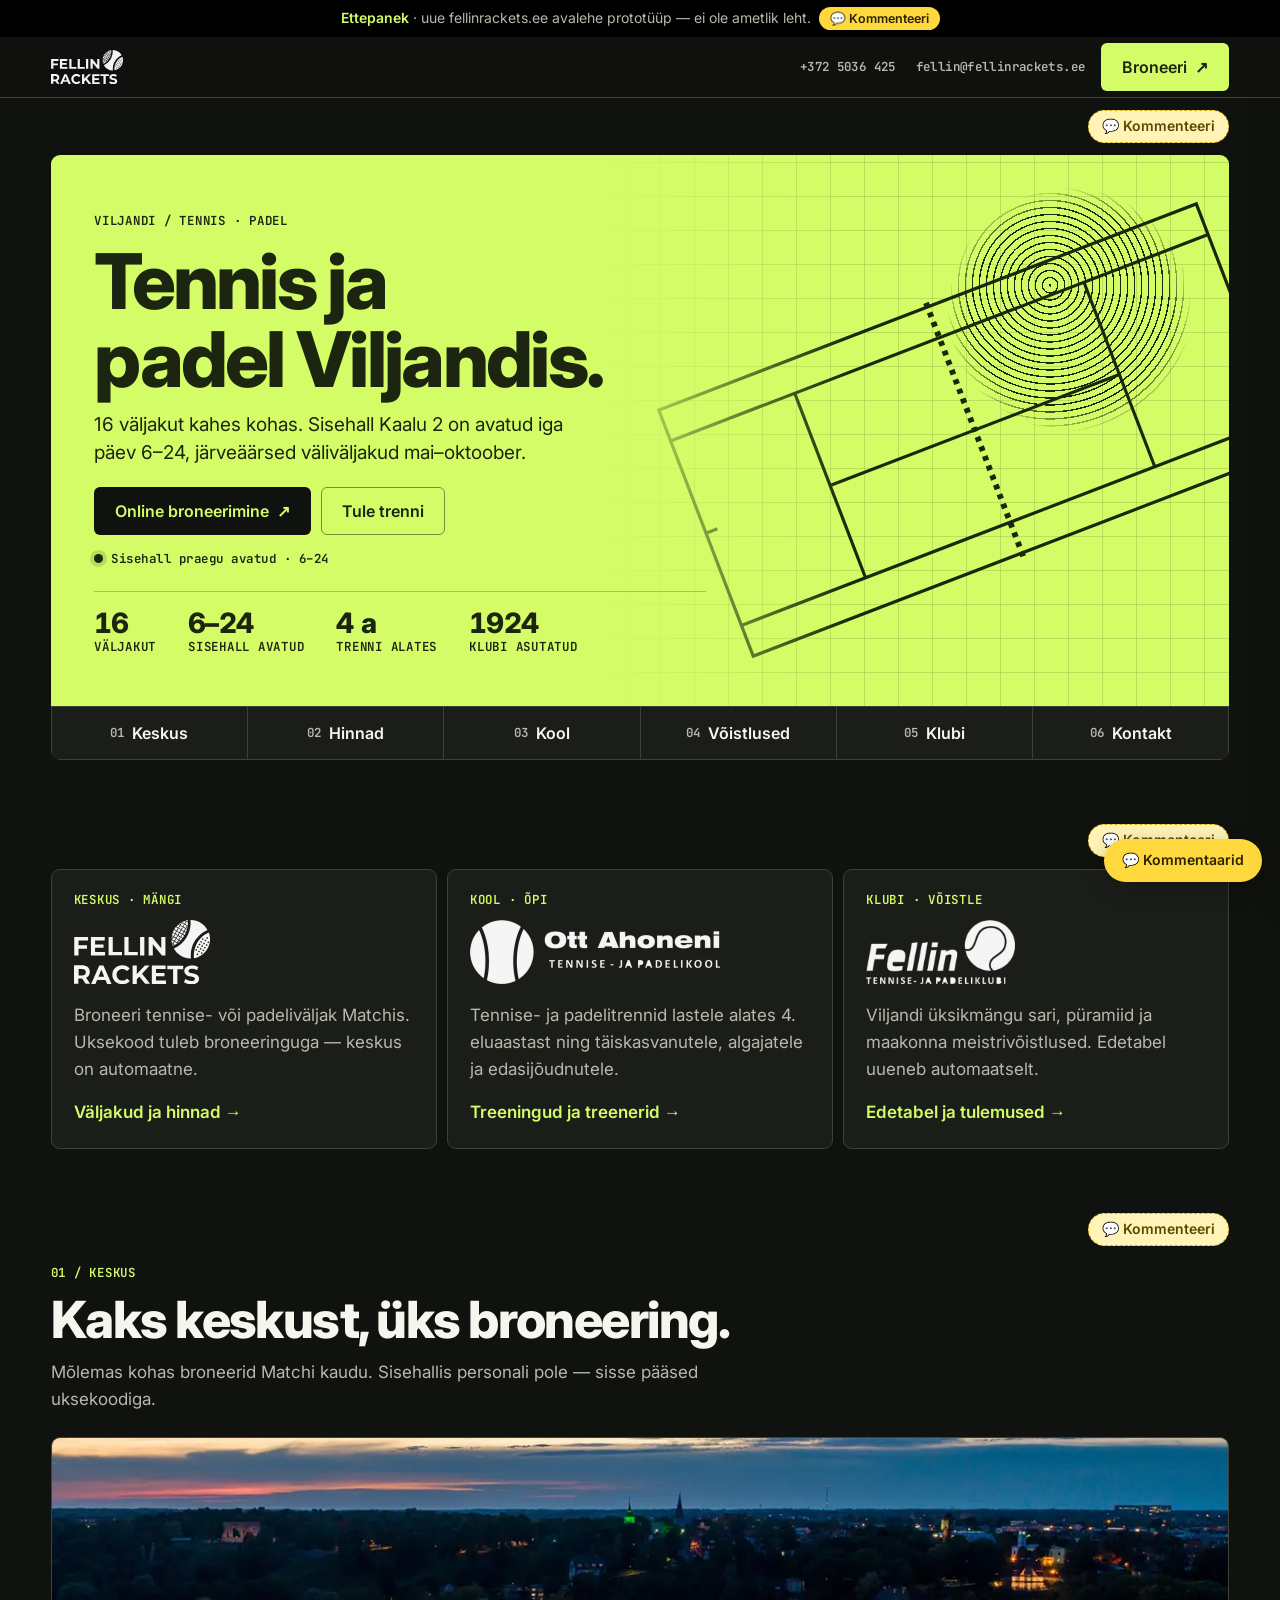
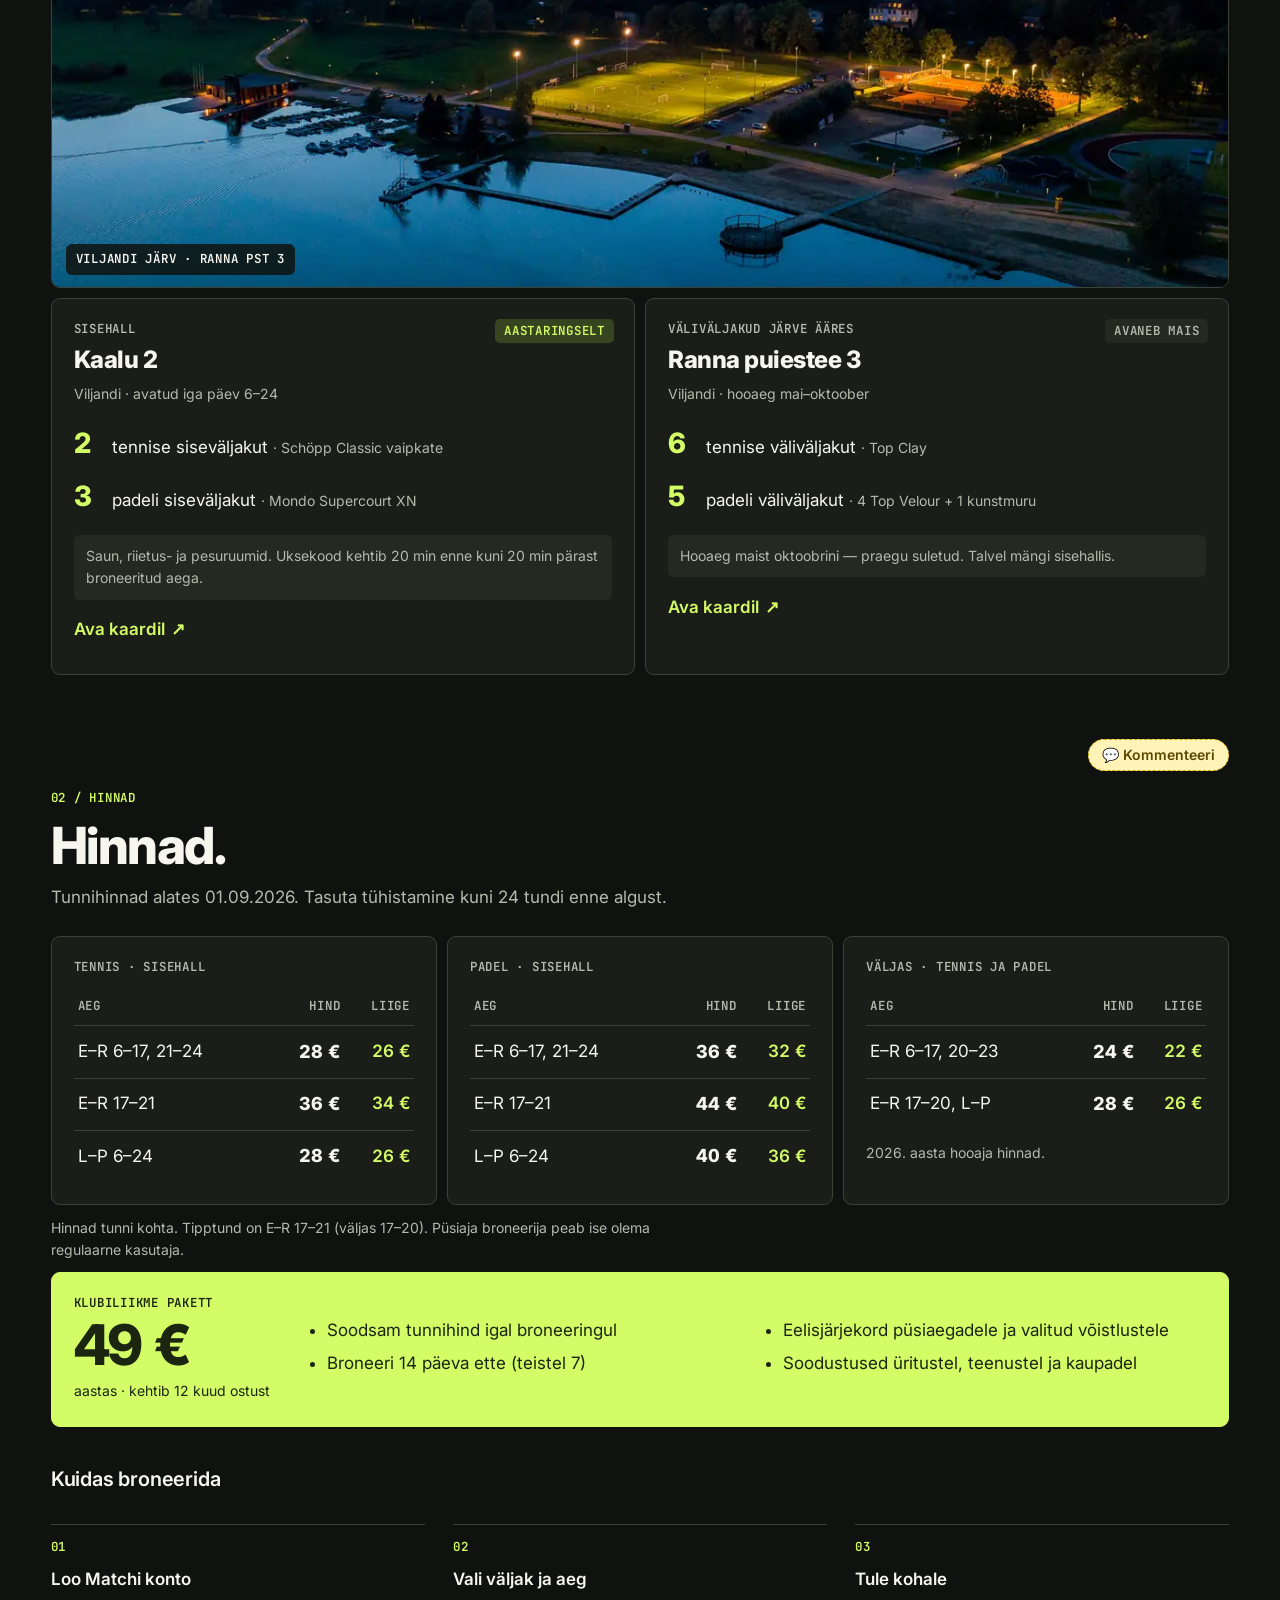
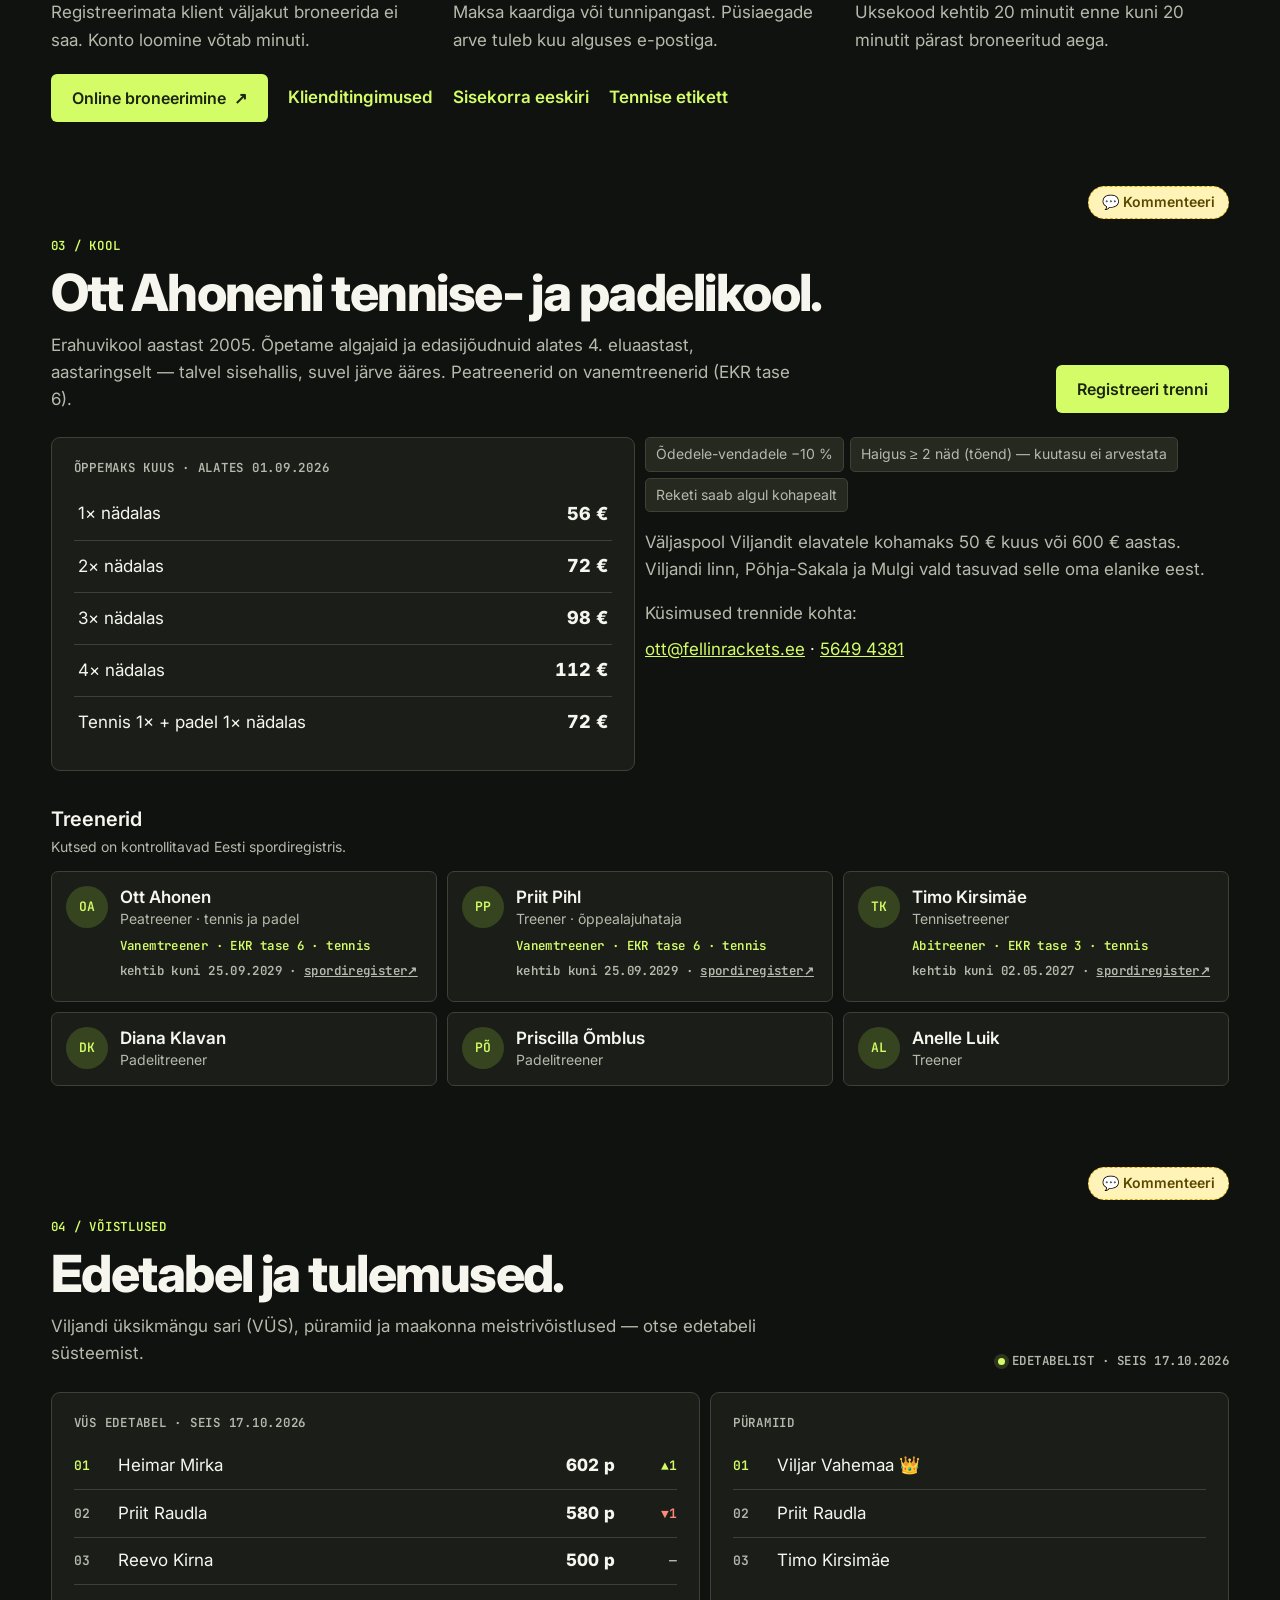
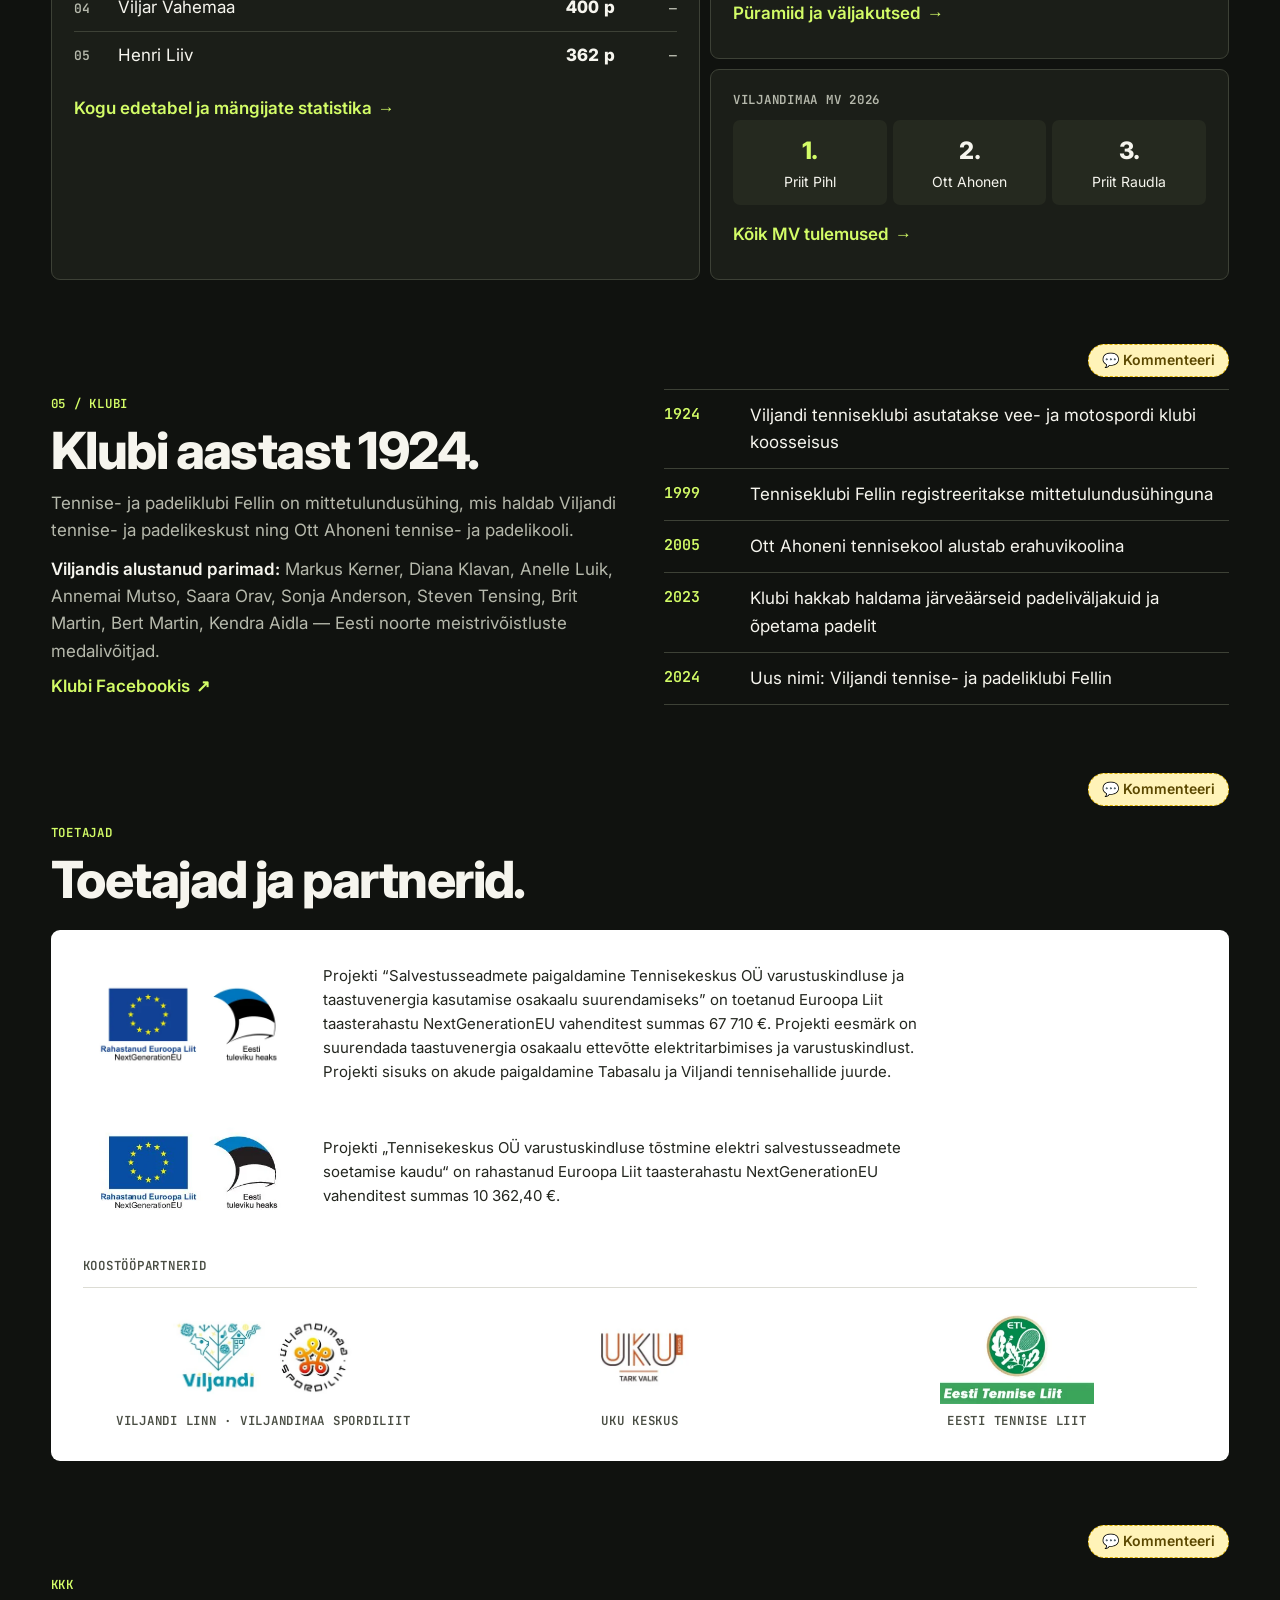
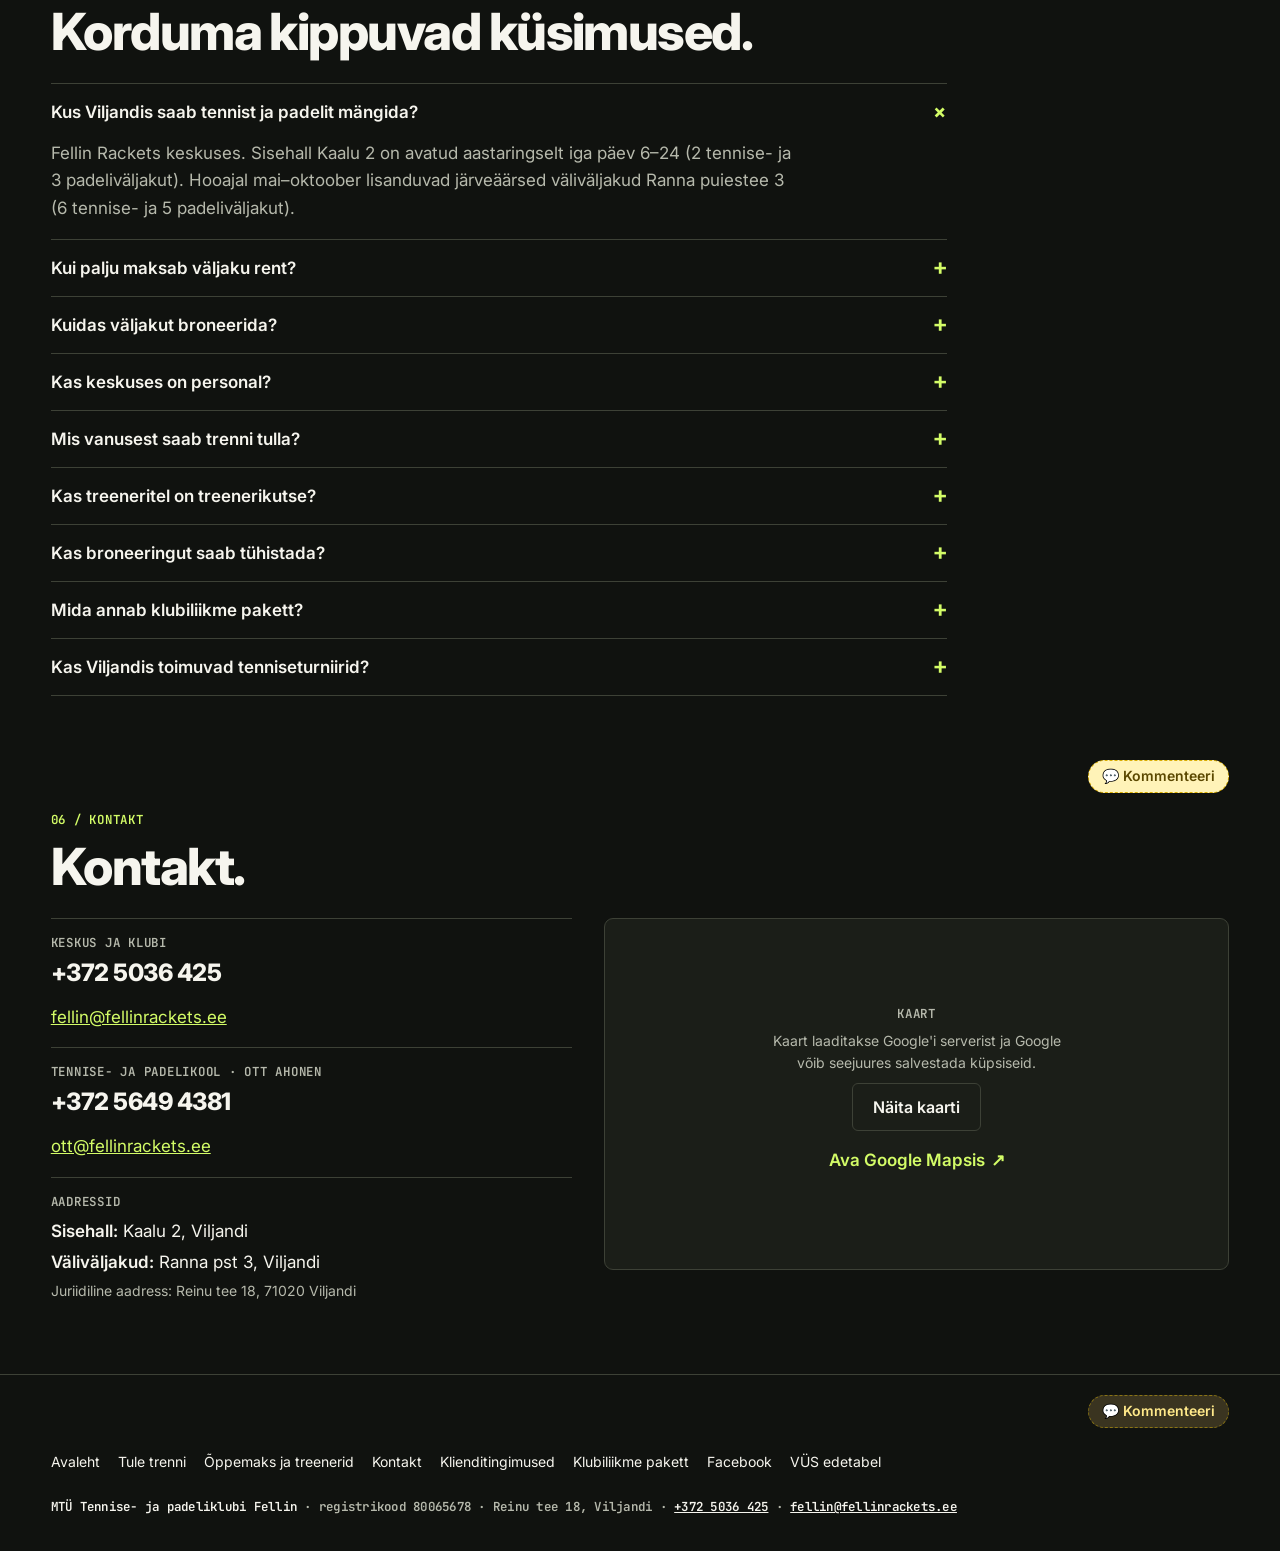
==== fellin/index.html @ 13a8b5de "fellin: versioon 3 — auditi P1+P2 parandused ja treenerite kutsed Ligipääsetavus (noolprojekt.ee baa" ====
<!doctype html>
<html lang="et">
<head>
  <meta charset="utf-8" />
  <meta name="viewport" content="width=device-width, initial-scale=1" />

  <!-- ===== Google ja tehisaru: pealkiri + kirjeldus sisaldavad päringuid, mida inimesed päriselt kirjutavad ===== -->
  <title>Tennis ja padel Viljandis – Fellin Rackets | väljakud, trennid, võistlused</title>
  <meta name="description" content="Fellin Rackets – Viljandi tennise- ja padelikeskus. 16 väljakut: sisehall Kaalu 2 avatud iga päev 6–24, väliväljakud järve ääres. Broneeri online, tennise- ja padelikool alates 4. eluaastast, VÜS edetabel." />
  <link rel="canonical" href="https://www.fellinrackets.ee/" />
  <meta name="robots" content="index, follow, max-image-preview:large" />
  <meta name="theme-color" content="#10120f" />

  <meta property="og:type" content="website" />
  <meta property="og:locale" content="et_EE" />
  <meta property="og:site_name" content="Fellin Rackets" />
  <meta property="og:title" content="Tennis ja padel Viljandis – Fellin Rackets" />
  <meta property="og:description" content="16 väljakut, avatud iga päev 6–24. Broneeri online, tule trenni, mängi Viljandi üksikmängu sarjas." />
  <meta property="og:url" content="https://www.fellinrackets.ee/" />
  <meta property="og:image" content="https://www.fellinrackets.ee/wp-content/uploads/2018/10/DJI_0874-1000x500.jpg" />

  <!-- Fondid oma serverist (nagu noolprojekt.ee): latin + latin-ext, font-display: swap -->
  <link rel="preload" href="fonts/inter-latin.woff2" as="font" type="font/woff2" crossorigin />

  <!-- ===== Struktureeritud andmed (schema.org): see on see, mida Google ja tehisaru loevad masinloetava faktina ===== -->
  <script type="application/ld+json">
  {
    "@context": "https://schema.org",
    "@graph": [
      {
        "@type": "SportsClub",
        "@id": "https://www.fellinrackets.ee/#klubi",
        "name": "Tennise- ja padeliklubi Fellin",
        "alternateName": ["Fellin Rackets", "Viljandi tennise- ja padeliklubi Fellin", "Tenniseklubi Fellin"],
        "legalName": "MTÜ Tennise- ja padeliklubi Fellin",
        "taxID": "80065678",
        "foundingDate": "1924",
        "url": "https://www.fellinrackets.ee/",
        "logo": "https://www.fellinrackets.ee/wp-content/uploads/2024/08/fellin-logo-2.png",
        "sameAs": ["https://www.facebook.com/TenniseklubiFellin/", "https://www.spordiregister.ee/et/organisatsioon/192"],
        "telephone": "+372 5036 425",
        "email": "fellin@fellinrackets.ee",
        "sport": ["Tennis", "Padel"],
        "memberOf": { "@type": "SportsOrganization", "name": "Eesti Tennise Liit", "url": "https://www.tennis.ee/" },
        "address": {
          "@type": "PostalAddress",
          "streetAddress": "Reinu tee 18",
          "postalCode": "71020",
          "addressLocality": "Viljandi",
          "addressCountry": "EE"
        },
        "areaServed": ["Viljandi", "Viljandimaa"],
        "subOrganization": [
          { "@id": "https://www.fellinrackets.ee/#sisehall" },
          { "@id": "https://www.fellinrackets.ee/#valjakud" },
          { "@id": "https://www.fellinrackets.ee/#kool" }
        ]
      },
      {
        "@type": "SportsActivityLocation",
        "@id": "https://www.fellinrackets.ee/#sisehall",
        "name": "Fellin Rackets sisehall – Viljandi tennise- ja padelikeskus",
        "description": "Aastaringne automaatkeskus: 2 tennise siseväljakut (Schöpp Classic vaipkate) ja 3 padeli siseväljakut (Mondo Supercourt XN). Personali pole, sissepääs broneeringu uksekoodiga.",
        "logo": "https://www.fellinrackets.ee/wp-content/themes/vantage-vt/img/fellin-rackets-2602.svg",
        "sport": ["Tennis", "Padel"],
        "address": {
          "@type": "PostalAddress",
          "streetAddress": "Kaalu 2",
          "addressLocality": "Viljandi",
          "addressCountry": "EE"
        },
        "telephone": "+372 5036 425",
        "openingHoursSpecification": [{
          "@type": "OpeningHoursSpecification",
          "dayOfWeek": ["Monday","Tuesday","Wednesday","Thursday","Friday","Saturday","Sunday"],
          "opens": "06:00",
          "closes": "23:59"
        }],
        "priceRange": "28–44 € / h",
        "amenityFeature": [
          { "@type": "LocationFeatureSpecification", "name": "Saun", "value": true },
          { "@type": "LocationFeatureSpecification", "name": "Riietusruumid ja pesemisvõimalus", "value": true },
          { "@type": "LocationFeatureSpecification", "name": "Online broneerimine (Matchi)", "value": true }
        ],
        "parentOrganization": { "@id": "https://www.fellinrackets.ee/#klubi" }
      },
      {
        "@type": "SportsActivityLocation",
        "@id": "https://www.fellinrackets.ee/#valjakud",
        "name": "Fellin Rackets väliväljakud – Viljandi järve ääres",
        "description": "Hooajal mai–oktoober: 6 tennise väliväljakut (Top Clay), 4 padeli väliväljakut (Top Velour) ja 1 kunstmuruga padeliväljak.",
        "sport": ["Tennis", "Padel"],
        "address": {
          "@type": "PostalAddress",
          "streetAddress": "Ranna puiestee 3",
          "addressLocality": "Viljandi",
          "addressCountry": "EE"
        },
        "priceRange": "24–28 € / h",
        "parentOrganization": { "@id": "https://www.fellinrackets.ee/#klubi" }
      },
      {
        "@type": "SportsOrganization",
        "@id": "https://www.fellinrackets.ee/#kool",
        "name": "Ott Ahoneni tennise- ja padelikool",
        "description": "Erahuvikool (asutatud 2005). Tennise- ja padelitrennid algajatele ja edasijõudnutele alates 4. eluaastast, aastaringselt. Peatreenerid on vanemtreenerid (EKR tase 6).",
        "logo": "https://www.fellinrackets.ee/wp-content/uploads/2024/08/ott-ahoneni-logo-2.png",
        "foundingDate": "2005",
        "sport": ["Tennis", "Padel"],
        "email": "ott@fellinrackets.ee",
        "parentOrganization": { "@id": "https://www.fellinrackets.ee/#klubi" },
        "employee": [
          { "@type": "Person", "name": "Ott Ahonen", "jobTitle": "Peatreener",
            "sameAs": "https://www.spordiregister.ee/et/treener/2972/ott_ahonen",
            "hasCredential": { "@type": "EducationalOccupationalCredential", "credentialCategory": "Kutsetunnistus",
              "name": "Vanemtreener, EKR tase 6, spetsialiseerumine tennis", "expires": "2029-09-25",
              "url": "https://www.spordiregister.ee/et/treener/2972/ott_ahonen" } },
          { "@type": "Person", "name": "Priit Pihl", "jobTitle": "Treener, õppealajuhataja",
            "sameAs": "https://www.spordiregister.ee/et/treener/6853/priit_pihl",
            "hasCredential": { "@type": "EducationalOccupationalCredential", "credentialCategory": "Kutsetunnistus",
              "name": "Vanemtreener, EKR tase 6, spetsialiseerumine tennis", "expires": "2029-09-25",
              "url": "https://www.spordiregister.ee/et/treener/6853/priit_pihl" } },
          { "@type": "Person", "name": "Timo Kirsimäe", "jobTitle": "Tennisetreener",
            "sameAs": "https://www.spordiregister.ee/et/treener/9793/timo_kirsimae",
            "hasCredential": { "@type": "EducationalOccupationalCredential", "credentialCategory": "Kutsetunnistus",
              "name": "Abitreener, EKR tase 3, spetsialiseerumine tennis", "expires": "2027-05-02",
              "url": "https://www.spordiregister.ee/et/treener/9793/timo_kirsimae" } },
          { "@type": "Person", "name": "Diana Klavan", "jobTitle": "Padelitreener" },
          { "@type": "Person", "name": "Priscilla Õmblus", "jobTitle": "Padelitreener" },
          { "@type": "Person", "name": "Anelle Luik", "jobTitle": "Treener" }
        ]
      },
      {
        "@type": "FAQPage",
        "@id": "https://www.fellinrackets.ee/#kkk",
        "mainEntity": [
          { "@type": "Question", "name": "Kus Viljandis saab tennist ja padelit mängida?",
            "acceptedAnswer": { "@type": "Answer", "text": "Fellin Rackets keskuses: sisehall Kaalu 2 on avatud aastaringselt iga päev 6–24 (2 tennise- ja 3 padeliväljakut). Hooajal mai–oktoober lisanduvad järveäärsed väliväljakud Ranna puiestee 3 (6 tennise- ja 5 padeliväljakut)." } },
          { "@type": "Question", "name": "Kui palju maksab väljaku rent Viljandis?",
            "acceptedAnswer": { "@type": "Answer", "text": "Alates 01.09.2026: sisetennis 28–36 € tund, sisepadel 36–44 € tund, väliväljakud 24–28 € tund (2026. a hooaeg). Klubiliikmetele 2–4 € soodsam." } },
          { "@type": "Question", "name": "Kuidas väljakut broneerida?",
            "acceptedAnswer": { "@type": "Answer", "text": "Broneeri Matchi keskkonnas (matchi.se/facilities/viljanditennis). Vajalik on Matchi kasutajakonto. Maksta saab kaardiga või tunnipangast. Uksekood kehtib 20 minutit enne kuni 20 minutit pärast broneeritud aega." } },
          { "@type": "Question", "name": "Kas keskuses on personal?",
            "acceptedAnswer": { "@type": "Answer", "text": "Ei. Viljandi tennise- ja padelikeskus on automaatkeskus. Sisse pääseb broneeringuga saadud uksekoodiga." } },
          { "@type": "Question", "name": "Mis vanusest saab tennise- või padelitrenni tulla?",
            "acceptedAnswer": { "@type": "Answer", "text": "Ott Ahoneni tennise- ja padelikool võtab lapsi alates 4. eluaastast. Trennid on ka täiskasvanutele, algajatele ja edasijõudnutele. Kuutasu alates 56 € (1× nädalas)." } },
          { "@type": "Question", "name": "Kas treeneritel on treenerikutse?",
            "acceptedAnswer": { "@type": "Answer", "text": "Jah. Peatreener Ott Ahonen ja Priit Pihl on vanemtreenerid (EKR tase 6, tennis), Timo Kirsimäe on abitreener (EKR tase 3, tennis). Kutsed on avalikult kontrollitavad Eesti spordiregistris." } },
          { "@type": "Question", "name": "Kas broneeringut saab tühistada?",
            "acceptedAnswer": { "@type": "Answer", "text": "Jah, tasuta kuni 24 tundi enne algust. Hilisemat tühistamist ei hüvitata." } },
          { "@type": "Question", "name": "Mida annab klubiliikme pakett?",
            "acceptedAnswer": { "@type": "Answer", "text": "Pakett maksab 49 € aastas: soodsam tunnihind, broneerimine 14 päeva ette (teistel 7), eelisjärjekord püsiaegadele ja valitud võistlustele ning soodustused üritustel." } },
          { "@type": "Question", "name": "Kas Viljandis toimuvad tenniseturniirid?",
            "acceptedAnswer": { "@type": "Answer", "text": "Jah. Viljandi üksikmängu sari (VÜS) peab etappe regulaarselt läbi hooaja, lisaks toimub püramiidimäng ja Viljandimaa meistrivõistlused. Edetabel ja tulemused uuenevad automaatselt." } }
        ]
      },
      {
        "@type": "WebSite",
        "@id": "https://www.fellinrackets.ee/#veeb",
        "url": "https://www.fellinrackets.ee/",
        "name": "Fellin Rackets",
        "inLanguage": "et",
        "publisher": { "@id": "https://www.fellinrackets.ee/#klubi" }
      }
    ]
  }
  </script>

  <style>
    /* Disainikeel: lihasatlas.raudla.com — tume alus, üks laimirohe rõhuvärv, paks Inter,
       mono-sildid, nummerdatud navigatsioon. Ligipääsetavus: noolprojekt.ee baas + WCAG 2.2 AA.
       Tüübiskaala rem-ides (kasutaja brauseri fondisuurus mõjub), kolm kaalu: 400 / 600 / 800. */
    @font-face { font-family: "Inter"; font-style: normal; font-weight: 400 800; font-display: swap; src: url("fonts/inter-latin-ext.woff2") format("woff2"); unicode-range: U+0100-02BA, U+02BD-02C5, U+02C7-02CC, U+02CE-02D7, U+02DD-02FF, U+0304, U+0308, U+0329, U+1D00-1DBF, U+1E00-1E9F, U+1EF2-1EFF, U+2020, U+20A0-20AB, U+20AD-20C4, U+2113, U+2C60-2C7F, U+A720-A7FF; }
    @font-face { font-family: "Inter"; font-style: normal; font-weight: 400 800; font-display: swap; src: url("fonts/inter-latin.woff2") format("woff2"); unicode-range: U+0000-00FF, U+0131, U+0152-0153, U+02BB-02BC, U+02C6, U+02DA, U+02DC, U+0304, U+0308, U+0329, U+2000-206F, U+20AC, U+2122, U+2191, U+2193, U+2212, U+2215, U+FEFF, U+FFFD; }
    @font-face { font-family: "JetBrains Mono"; font-style: normal; font-weight: 600; font-display: swap; src: url("fonts/jbmono-latin-ext.woff2") format("woff2"); unicode-range: U+0100-02BA, U+02BD-02C5, U+02C7-02CC, U+02CE-02D7, U+02DD-02FF, U+0304, U+0308, U+0329, U+1D00-1DBF, U+1E00-1E9F, U+1EF2-1EFF, U+2020, U+20A0-20AB, U+20AD-20C4, U+2113, U+2C60-2C7F, U+A720-A7FF; }
    @font-face { font-family: "JetBrains Mono"; font-style: normal; font-weight: 600; font-display: swap; src: url("fonts/jbmono-latin.woff2") format("woff2"); unicode-range: U+0000-00FF, U+0131, U+0152-0153, U+02BB-02BC, U+02C6, U+02DA, U+02DC, U+0304, U+0308, U+0329, U+2000-206F, U+20AC, U+2122, U+2191, U+2193, U+2212, U+2215, U+FEFF, U+FFFD; }

    :root {
      color-scheme: dark;
      --base: #10120f;
      --surface: #1b1e18;
      --panel: #25291f;
      --border: #3d4136;
      --border-hover: #777f64;
      --ink: #f6f5ee;
      --muted: #b6b9ac;
      --accent: #d3fc67;
      --accent-hover: #e7ffa5;
      --accent-dim: #36451f;
      --on-accent: #1c2510;
      --down: #ff8a7a;
      --paper: #ffffff;
      --paper-ink: #23261f;
      --paper-muted: #4a4e44;
      --paper-line: #dcdcd4;
      --r: 9px;
      --font: "Inter", -apple-system, BlinkMacSystemFont, "Segoe UI", Roboto, sans-serif;
      --mono: "JetBrains Mono", Consolas, "SFMono-Regular", monospace;
      --fs-h1: clamp(2.5rem, 6vw, 5.5rem);
      --fs-h2: clamp(2rem, 4vw, 3.5rem);
      --fs-h3: 1.25rem;
      --fs-body: 1.0625rem;
      --fs-small: .875rem;
      --fs-label: .78rem;
      --gut: clamp(1rem, 2.4vw, 2.25rem);
      --max: 77.5rem;
    }
    * { box-sizing: border-box; }
    html { scroll-padding-top: 4.75rem; }
    body { margin: 0; background: var(--base); color: var(--ink); font: 400 var(--fs-body)/1.6 var(--font);
      -webkit-font-smoothing: antialiased; font-optical-sizing: auto; }
    img { max-width: 100%; height: auto; display: block; }
    a { color: var(--accent); }
    p { max-width: 68ch; }
    .num { font-variant-numeric: tabular-nums; }
    .shell { max-width: var(--max); margin: 0 auto; padding: 0 var(--gut); }
    .wrap { }
    .vh { position: absolute !important; width: 1px; height: 1px; padding: 0; margin: -1px; overflow: hidden; clip: rect(0 0 0 0); white-space: nowrap; border: 0; }

    /* Fookus: 3 px raam, 2 px vahe (nagu noolprojekt.ee). Laimirohelisel ja valgel tume raam. */
    :focus-visible { outline: 3px solid var(--accent); outline-offset: 2px; }
    .intro :focus-visible, .member :focus-visible, .band :focus-visible { outline-color: var(--on-accent); }
    main:focus { outline: none; }
    .skip { position: absolute; left: 16px; top: -120px; z-index: 200; background: var(--accent); color: var(--on-accent);
      padding: 12px 18px; border-radius: 6px; font-weight: 600; text-decoration: none; }
    .skip:focus { top: 12px; }

    /* Liikumine ainult siis, kui kasutaja pole seda süsteemis vähendanud */
    @media (prefers-reduced-motion: no-preference) {
      html { scroll-behavior: smooth; }
      .btn, .pillar, .atlas-nav a, .faq summary::after { transition: background-color .15s, color .15s, border-color .15s, transform .2s; }
    }

    .label, .card-h { font: 600 var(--fs-label)/1.3 var(--mono); letter-spacing: .06em; text-transform: uppercase; }

    .proto { background: #000; color: var(--muted); font-size: var(--fs-small); text-align: center; padding: 7px 16px; }
    .proto b { color: var(--accent); font-weight: 600; }

    /* --- päis --- */
    .top { position: sticky; top: 0; z-index: 20; background: rgba(16,18,15,.94); backdrop-filter: blur(10px); border-bottom: 1px solid var(--border); }
    .top-row { max-width: var(--max); margin: 0 auto; min-height: 60px; padding: 0 var(--gut); display: flex; align-items: center; gap: 6px; }
    .brand { display: flex; align-items: center; min-height: 44px; margin-right: auto; }
    .brand img { height: 34px; width: auto; filter: brightness(0) invert(.96); }
    .top-contact { display: flex; }
    .top-contact a { display: inline-flex; align-items: center; min-height: 44px; padding: 0 10px; color: var(--muted); text-decoration: none;
      font: 600 var(--fs-label)/1 var(--mono); letter-spacing: .03em; }
    .top-contact a:hover { color: var(--ink); }

    .btn { display: inline-flex; align-items: center; justify-content: center; gap: 8px; min-height: 48px; padding: 0 20px;
      border-radius: 6px; border: 1px solid transparent; font: 600 1rem/1 var(--font); text-decoration: none; cursor: pointer; white-space: nowrap; }
    .btn-accent { background: var(--accent); color: var(--on-accent); }
    .btn-accent:hover { background: var(--accent-hover); }
    .btn-ink { background: var(--base); color: var(--accent); }
    .btn-ink:hover { background: #262c22; }
    .btn-ghost { border-color: var(--border); color: var(--ink); background: transparent; }
    .btn-ghost:hover { border-color: var(--border-hover); }
    .btn-ghost-dark { border-color: rgba(28,37,16,.5); color: var(--on-accent); background: transparent; }
    .btn-ghost-dark:hover { border-color: var(--on-accent); }

    /* --- avaplokk --- */
    .intro-sec { padding-top: 12px; }
    .intro { position: relative; isolation: isolate; display: flex; align-items: center;
      min-height: clamp(18rem, 44vh, 27rem); padding: clamp(1.5rem, 4vw, 3.25rem) clamp(1.25rem, 3.4vw, 3.25rem);
      border-radius: var(--r) var(--r) 0 0; background: var(--accent); color: var(--on-accent); }
    .intro-copy { position: relative; z-index: 1; max-width: 42rem; min-width: 0; }
    .intro h1 { margin: .6rem 0 .75rem; max-width: 12ch; font-size: var(--fs-h1); font-weight: 800; line-height: 1.02; letter-spacing: -.035em;
      text-wrap: balance; hyphens: auto; overflow-wrap: break-word; }
    .intro p { margin: 0 0 1.25rem; max-width: 30rem; font-size: clamp(1.0625rem, 1.5vw, 1.1875rem); line-height: 1.45; }
    .intro-cta { display: flex; flex-wrap: wrap; gap: 10px; }
    .status { display: flex; align-items: center; gap: 8px; margin-top: 1rem; font: 600 var(--fs-label)/1.3 var(--mono); letter-spacing: .04em; }
    .status i { width: 9px; height: 9px; border-radius: 50%; background: var(--on-accent); box-shadow: 0 0 0 4px rgba(28,37,16,.15); flex: none; }
    .status i.off { background: transparent; border: 1.5px solid var(--on-accent); box-shadow: none; }
    .intro-facts { display: flex; flex-wrap: wrap; gap: .75rem 2rem; margin: 1.5rem 0 0; padding: 1rem 0 0; border-top: 1px solid rgba(28,37,16,.25); }
    .intro-facts div { display: flex; flex-direction: column; }
    .intro-facts dt { order: 2; font: 600 var(--fs-label)/1.3 var(--mono); letter-spacing: .06em; text-transform: uppercase; }
    .intro-facts dd { order: 1; margin: 0; font-size: 1.75rem; font-weight: 800; letter-spacing: -.03em; line-height: 1.1; }
    .intro-art { position: absolute; inset: 0 0 0 46%; overflow: hidden; border-radius: 0 var(--r) 0 0; pointer-events: none;
      background: repeating-linear-gradient(90deg, transparent 0 33px, #19271122 33px 34px),
                  repeating-linear-gradient(0deg, transparent 0 33px, #19271122 33px 34px);
      -webkit-mask-image: linear-gradient(90deg, transparent, #000 40%); mask-image: linear-gradient(90deg, transparent, #000 40%); }
    .intro-art svg { position: absolute; width: 92%; right: -6%; top: 50%; transform: translateY(-50%) rotate(-21deg); }
    .intro-art::after { content: ""; position: absolute; width: clamp(150px, 19vw, 280px); aspect-ratio: 1; right: 6%; top: 6%;
      border-radius: 50%; background: repeating-radial-gradient(circle at 42% 40%, #1b270b 0 1.4px, transparent 1.4px 7px);
      -webkit-mask-image: radial-gradient(circle, #000 58%, transparent 71%); mask-image: radial-gradient(circle, #000 58%, transparent 71%); }

    .atlas-nav { display: grid; grid-template-columns: repeat(6, minmax(0, 1fr)); gap: 1px; padding: 1px;
      background: var(--border); border-radius: 0 0 var(--r) var(--r); overflow: hidden; }
    .atlas-nav a { min-height: 52px; display: flex; align-items: center; justify-content: center; gap: 8px; padding: 6px 4px;
      background: var(--surface); color: var(--ink); font: 600 clamp(.875rem, 1.3vw, 1rem)/1.15 var(--font); text-decoration: none; text-align: center; }
    .atlas-nav a span { color: var(--muted); font: 600 var(--fs-label)/1 var(--mono); }
    .atlas-nav a:hover { background: var(--panel); color: var(--accent); }
    .atlas-nav a:focus-visible { outline-offset: -3px; }

    /* --- osad --- */
    section { padding-top: 4rem; }
    .sec-head { display: flex; justify-content: space-between; align-items: flex-end; gap: 1.25rem; margin-bottom: 1.5rem; flex-wrap: wrap; }
    .sec-head .label { color: var(--accent); }
    h2 { margin: .5rem 0 0; font-size: var(--fs-h2); font-weight: 800; line-height: 1.05; letter-spacing: -.03em;
      text-wrap: balance; hyphens: auto; overflow-wrap: break-word; }
    .sec-sub { color: var(--muted); margin: .75rem 0 0; }
    h3 { margin: 0 0 .5rem; font-size: var(--fs-h3); font-weight: 600; line-height: 1.25; letter-spacing: -.01em; }
    h3.card-h { font-size: var(--fs-label); color: var(--muted); margin: 0 0 .75rem; letter-spacing: .06em; }
    .card { background: var(--surface); border: 1px solid var(--border); border-radius: var(--r); padding: 1.375rem; min-width: 0; }
    .grid-3 { display: grid; grid-template-columns: repeat(3, minmax(0, 1fr)); gap: 10px; }
    .grid-2 { display: grid; grid-template-columns: repeat(2, minmax(0, 1fr)); gap: 10px; }
    .muted { color: var(--muted); }
    .small { font-size: var(--fs-small); }
    .link-arrow { display: inline-flex; align-items: center; gap: 6px; min-height: 44px; font-weight: 600; text-decoration: none; color: var(--accent); }
    .link-arrow:hover { text-decoration: underline; }

    /* klubi · keskus · kool */
    .pillar { display: flex; flex-direction: column; text-decoration: none; color: inherit; }
    .pillar:hover { border-color: var(--border-hover); background: #20241c; }
    .pillar h3.card-h { color: var(--accent); }
    .pillar .logo { height: 64px; display: flex; align-items: center; margin: 0 0 1.1rem; }
    .pillar .logo img { max-height: 64px; width: auto; filter: brightness(0) invert(.96); }
    .pillar p { color: var(--muted); margin: 0 0 1rem; flex: 1; }
    .pillar .go { font-weight: 600; color: var(--accent); }

    /* keskus */
    .photo { position: relative; margin: 0 0 10px; border-radius: var(--r); overflow: hidden; border: 1px solid var(--border); background: var(--panel); }
    .photo img { width: 100%; aspect-ratio: 21 / 8; object-fit: cover; }
    .photo figcaption { position: absolute; left: 14px; bottom: 12px; font: 600 var(--fs-label)/1.3 var(--mono); letter-spacing: .06em;
      text-transform: uppercase; background: rgba(16,18,15,.85); color: var(--ink); padding: 7px 10px; border-radius: 6px; }
    .loc { position: relative; }
    .loc h3 { font-size: 1.5rem; font-weight: 800; letter-spacing: -.02em; }
    .loc h3 .card-h { display: block; color: var(--muted); margin-bottom: .5rem; font-size: var(--fs-label); letter-spacing: .06em; font-weight: 600; }
    .loc-tag { position: absolute; top: 1.25rem; right: 1.25rem; font: 600 var(--fs-label)/1 var(--mono); letter-spacing: .06em; text-transform: uppercase;
      padding: 6px 9px; border-radius: 5px; background: var(--accent-dim); color: var(--accent); }
    .loc-tag.off { background: var(--panel); color: var(--muted); }
    .loc .addr { color: var(--muted); margin: 0 0 1rem; font-size: var(--fs-small); }
    .courts { list-style: none; padding: 0; margin: 0 0 1rem; display: grid; gap: 8px; }
    .courts li { display: flex; gap: 12px; align-items: baseline; }
    .courts .n { font-weight: 800; font-size: 1.75rem; letter-spacing: -.03em; min-width: 26px; color: var(--accent); }
    .loc-note { font-size: var(--fs-small); color: var(--muted); background: var(--panel); border-radius: 6px; padding: 10px 12px; margin: 0 0 .5rem; max-width: none; }

    /* hinnad: kolm tabelit kõrvuti, vahelehti pole */
    .prices { display: grid; grid-template-columns: repeat(3, minmax(0, 1fr)); gap: 10px; }
    table { width: 100%; border-collapse: collapse; }
    th, td { text-align: left; padding: .7rem .25rem; border-bottom: 1px solid var(--border); }
    th { font: 600 var(--fs-label)/1.3 var(--mono); letter-spacing: .06em; text-transform: uppercase; color: var(--muted); }
    td.p, th.p, td.m, th.m { text-align: right; white-space: nowrap; }
    td.p { font-weight: 800; font-size: 1.125rem; }
    td.m { color: var(--accent); font-weight: 600; }
    tr:last-child td { border-bottom: 0; }
    .member { margin-top: 10px; display: grid; grid-template-columns: auto minmax(0, 1fr); gap: 1rem 2.5rem; align-items: center;
      background: var(--accent); color: var(--on-accent); border-color: var(--accent); }
    .member .card-h { color: var(--on-accent); margin: 0; }
    .member .big { font-size: 3.5rem; font-weight: 800; letter-spacing: -.04em; line-height: 1; margin: .4rem 0 .25rem; }
    .member ul { margin: 0; padding-left: 1.1rem; columns: 2 15rem; column-gap: 2rem; }
    .member li { margin-bottom: .35rem; break-inside: avoid; }
    .steps { counter-reset: s; display: grid; grid-template-columns: repeat(3, minmax(0, 1fr)); gap: 1rem 1.75rem; margin-top: 2rem; }
    .step { border-top: 1px solid var(--border); padding-top: 1rem; }
    .step::before { counter-increment: s; content: "0" counter(s); display: block; font: 600 var(--fs-label)/1 var(--mono); color: var(--accent); letter-spacing: .06em; margin-bottom: .75rem; }
    .step p { margin: 0; color: var(--muted); }
    .row-links { margin-top: 1.25rem; display: flex; flex-wrap: wrap; gap: 4px 20px; align-items: center; }

    /* kool */
    .chips { display: flex; flex-wrap: wrap; gap: 6px; margin: 0 0 1rem; }
    .chip { font-size: var(--fs-small); padding: 5px 10px; border-radius: 5px; background: var(--panel); color: var(--muted); border: 1px solid var(--border); }
    .coaches { display: grid; grid-template-columns: repeat(3, minmax(0, 1fr)); gap: 10px; margin-top: .75rem; }
    .coach { display: flex; gap: 12px; align-items: flex-start; padding: 14px; border-radius: 7px; background: var(--surface); border: 1px solid var(--border); min-width: 0; }
    .avatar { width: 42px; height: 42px; border-radius: 50%; flex: none; display: grid; place-items: center;
      font: 600 .8125rem/1 var(--mono); color: var(--accent); background: var(--accent-dim); }
    .coach b { display: block; font-weight: 600; font-size: 1.0625rem; line-height: 1.3; }
    .coach .role { display: block; font-size: var(--fs-small); color: var(--muted); }
    .kutse { margin-top: .5rem; font: 600 var(--fs-label)/1.35 var(--mono); letter-spacing: .03em; color: var(--accent); }
    .kutse .kuni { display: block; color: var(--muted); }
    .kutse a { display: inline-flex; align-items: center; min-height: 32px; color: var(--muted); }
    .kutse a:hover { color: var(--ink); }

    /* võistlused */
    .comp { display: grid; grid-template-columns: 1.25fr 1fr; gap: 10px; }
    .rank-list { list-style: none; padding: 0; margin: 0 0 .5rem; }
    .rank-list li { display: grid; grid-template-columns: 34px 1fr auto 52px; gap: 10px; align-items: center; padding: .6rem 0; border-bottom: 1px solid var(--border); }
    .rank-list li:last-child { border-bottom: 0; }
    .rk { font: 600 .8125rem/1 var(--mono); color: var(--muted); }
    .rank-list li:first-child .rk { color: var(--accent); }
    .pts { font-weight: 800; }
    .dl { font: 600 .8125rem/1 var(--mono); text-align: right; }
    .dl.up { color: var(--accent); } .dl.down { color: var(--down); } .dl.eq { color: var(--muted); }
    .live { display: inline-flex; align-items: center; gap: 7px; font: 600 var(--fs-label)/1 var(--mono); letter-spacing: .04em; color: var(--muted); text-transform: uppercase; }
    .live i { width: 7px; height: 7px; border-radius: 50%; background: var(--accent); box-shadow: 0 0 0 4px rgba(211,252,103,.15); }
    .side-stack { display: grid; gap: 10px; }
    .podium { display: grid; grid-template-columns: repeat(3, 1fr); gap: 6px; margin: 0 0 .5rem; padding: 0; list-style: none; text-align: center; }
    .podium li { background: var(--panel); border-radius: 7px; padding: 12px 6px; font-size: var(--fs-small); }
    .podium b { display: block; font-size: 1.5rem; font-weight: 800; letter-spacing: -.03em; }
    .podium li:first-child b { color: var(--accent); }

    /* klubi — tavaline tekst, ilma kaardita */
    .timeline { list-style: none; padding: 0; margin: 0; border-top: 1px solid var(--border); }
    .timeline li { display: grid; grid-template-columns: 4.5rem 1fr; gap: 14px; padding: .75rem 0; border-bottom: 1px solid var(--border); }
    .timeline b { font: 600 .9375rem/1.6 var(--mono); color: var(--accent); }

    /* toetajad ja partnerid — üks hele riba (EL-i logod peavad olema selgelt loetavad) */
    .band { background: var(--paper); color: var(--paper-ink); border-radius: var(--r); padding: clamp(1.25rem, 3vw, 2rem); display: grid; gap: 1.5rem; }
    .band a { color: var(--paper-ink); }
    .band h3.card-h { color: var(--paper-muted); margin: 0; }
    .eu-item { display: grid; grid-template-columns: 220px minmax(0, 1fr); gap: 1.25rem; align-items: center; }
    .eu-item img { width: 220px; }
    .eu-item p { margin: 0; font-size: .9375rem; color: var(--paper-ink); }
    .partners { display: grid; grid-template-columns: repeat(3, minmax(0, 1fr)); gap: 1rem; border-top: 1px solid var(--paper-line); padding-top: 1.25rem; }
    .partner { display: flex; flex-direction: column; align-items: center; justify-content: flex-end; gap: .6rem; text-decoration: none; min-height: 44px; }
    .partner img { max-height: 96px; width: auto; }
    .partner span { font: 600 var(--fs-label)/1.3 var(--mono); letter-spacing: .06em; text-transform: uppercase; color: var(--paper-muted); text-align: center; }

    /* KKK — joontega loend, mitte kaardid */
    .faq-list { max-width: 56rem; border-top: 1px solid var(--border); }
    .faq details { border-bottom: 1px solid var(--border); }
    .faq summary { cursor: pointer; list-style: none; min-height: 56px; padding: .9rem 0; font-weight: 600; font-size: 1.0625rem;
      display: flex; justify-content: space-between; align-items: center; gap: 16px; }
    .faq summary::-webkit-details-marker { display: none; }
    .faq summary::after { content: "+"; font: 600 1.5rem/1 var(--mono); color: var(--accent); flex: none; }
    .faq details[open] summary::after { transform: rotate(45deg); }
    .faq details p { margin: 0; padding: 0 0 1.1rem; color: var(--muted); }

    /* kontakt */
    .contact-grid { display: grid; grid-template-columns: minmax(0, 1fr) minmax(0, 1.2fr); gap: 1rem 2rem; align-items: start; }
    .contact-item { border-top: 1px solid var(--border); padding: 1rem 0 .5rem; }
    .contact-item .card-h { margin: 0; }
    .k-big { display: inline-flex; align-items: center; min-height: 44px; font-size: 1.5rem; font-weight: 800; letter-spacing: -.02em; color: var(--ink); text-decoration: none; }
    .mail { display: inline-flex; align-items: center; min-height: 44px; }
    .map { min-height: 22rem; border: 1px solid var(--border); border-radius: var(--r); background: var(--surface); overflow: hidden;
      display: flex; flex-direction: column; align-items: center; justify-content: center; text-align: center; gap: .5rem; padding: 1.5rem; }
    .map p { color: var(--muted); font-size: var(--fs-small); margin: 0 auto; max-width: 34ch; }
    .map.on { padding: 0; display: block; }
    .map iframe { width: 100%; height: 22rem; border: 0; display: block; }

    footer { margin-top: 4rem; border-top: 1px solid var(--border); padding: 1.25rem 0 2rem; color: var(--muted); font-size: var(--fs-small); }
    .foot-links { display: flex; flex-wrap: wrap; gap: 0 18px; margin: 0 0 .75rem; padding: 0; list-style: none; }
    .foot-links a { display: inline-flex; align-items: center; min-height: 44px; color: var(--ink); text-decoration: none; }
    .foot-links a:hover { color: var(--accent); text-decoration: underline; }
    .foot-line { font: 600 var(--fs-label)/1.8 var(--mono); letter-spacing: .02em; margin: 0; max-width: none; }
    .foot-line b { color: var(--ink); font-weight: 600; }
    .foot-line a { color: var(--ink); }

    /* --- telefon --- */
    @media (max-width: 900px) {
      .prices, .comp, .grid-3, .grid-2, .steps, .contact-grid { grid-template-columns: minmax(0, 1fr); }
      .member { grid-template-columns: minmax(0, 1fr); }
      .coaches { grid-template-columns: repeat(2, minmax(0, 1fr)); }
      .atlas-nav { grid-template-columns: repeat(3, minmax(0, 1fr)); }
      .top-contact { display: none; }
      .intro-art { inset: 0 -20% 0 30%; opacity: .5; }
      .photo img { aspect-ratio: 4 / 3; }
      .eu-item { grid-template-columns: minmax(0, 1fr); }
      .partners { grid-template-columns: repeat(2, minmax(0, 1fr)); }
      section { padding-top: 3rem; }
    }
    @media (max-width: 560px) {
      .coaches { grid-template-columns: minmax(0, 1fr); }
      .card { padding: 1.1rem; }
      .rank-list li { grid-template-columns: 28px 1fr auto 44px; }
      .brand img { height: 28px; }
      .btn { padding: 0 16px; }
      .intro-facts dd { font-size: 1.5rem; }
      .loc-tag { position: static; display: inline-block; margin-bottom: .75rem; }
    }
  </style>
</head>
<body>
  <a class="skip" href="#sisu">Liigu sisu juurde</a>

  <!-- ARVUSTUS: eemalda enne avaldamist see riba ja arvustus.js rida lehe lõpus -->
  <div class="proto" id="proto"><b>Ettepanek</b> · uue fellinrackets.ee avalehe prototüüp — ei ole ametlik leht.</div>

  <header class="top">
    <div class="top-row">
      <a class="brand" href="#" aria-label="Fellin Rackets, avaleht">
        <img src="img/fellin-rackets-logo.svg" alt="" width="73" height="34" />
      </a>
      <div class="top-contact">
        <a href="tel:+3725036425" aria-label="Helista: +372 5036 425">+372 5036 425</a>
        <a href="mailto:fellin@fellinrackets.ee">fellin@fellinrackets.ee</a>
      </div>
      <a class="btn btn-accent" href="https://www.matchi.se/facilities/viljanditennis" rel="noopener">Broneeri<span aria-hidden="true"> ↗</span><span class="vh"> (Matchi)</span></a>
    </div>
  </header>

  <main class="shell" id="sisu" tabindex="-1">
    <!-- ===== AVAPLOKK + MENÜÜ ===== -->
    <section class="intro-sec" data-osa="avaosa" data-osa-nimi="Avaosa ja menüü" aria-labelledby="h-avaleht">
      <div class="intro">
        <div class="intro-copy">
          <span class="label">Viljandi / Tennis · Padel</span>
          <h1 id="h-avaleht">Tennis ja padel Viljandis.</h1>
          <p>16 väljakut kahes kohas. Sisehall Kaalu 2 on avatud iga päev 6–24, järveäärsed väliväljakud mai–oktoober.</p>
          <div class="intro-cta">
            <a class="btn btn-ink" href="https://www.matchi.se/facilities/viljanditennis" rel="noopener">Online broneerimine<span aria-hidden="true"> ↗</span></a>
            <a class="btn btn-ghost-dark" href="#kool">Tule trenni</a>
          </div>
          <div class="status"><i id="hall-dot" aria-hidden="true"></i><span id="hall-status">Sisehall avatud iga päev 6–24</span></div>
          <dl class="intro-facts">
            <div><dt>Väljakut</dt><dd class="num">16</dd></div>
            <div><dt>Sisehall avatud</dt><dd class="num">6–24</dd></div>
            <div><dt>Trenni alates</dt><dd class="num">4 a</dd></div>
            <div><dt>Klubi asutatud</dt><dd class="num">1924</dd></div>
          </dl>
        </div>
        <div class="intro-art" aria-hidden="true">
          <svg viewBox="0 0 240 112" fill="none" stroke="#1b270b" stroke-width="1.3" vector-effect="non-scaling-stroke" focusable="false">
            <rect x="2" y="2" width="236" height="108" />
            <line x1="2" y1="15.5" x2="238" y2="15.5" /><line x1="2" y1="96.5" x2="238" y2="96.5" />
            <line x1="56.5" y1="15.5" x2="56.5" y2="96.5" /><line x1="183.5" y1="15.5" x2="183.5" y2="96.5" />
            <line x1="56.5" y1="56" x2="183.5" y2="56" />
            <line x1="2" y1="56" x2="7" y2="56" /><line x1="233" y1="56" x2="238" y2="56" />
            <line x1="120" y1="-4" x2="120" y2="116" stroke-width="2.4" stroke-dasharray="2 2.2" />
          </svg>
        </div>
      </div>
      <nav class="atlas-nav" aria-label="Peamenüü">
        <a href="#keskus"><span aria-hidden="true">01</span>Keskus</a>
        <a href="#hinnad"><span aria-hidden="true">02</span>Hinnad</a>
        <a href="#kool"><span aria-hidden="true">03</span>Kool</a>
        <a href="#voistlused"><span aria-hidden="true">04</span>Võistlused</a>
        <a href="#klubi"><span aria-hidden="true">05</span>Klubi</a>
        <a href="#kontakt"><span aria-hidden="true">06</span>Kontakt</a>
      </nav>
    </section>

    <!-- ===== KLUBI · KESKUS · KOOL (klubi kolm logo) ===== -->
    <section data-osa="sambad" data-osa-nimi="Klubi · Keskus · Kool" aria-labelledby="h-sambad">
      <h2 class="vh" id="h-sambad">Klubi, keskus ja kool</h2>
      <div class="grid-3">
        <a class="card pillar" href="#keskus">
          <h3 class="card-h">Keskus · mängi</h3>
          <div class="logo"><img src="img/fellin-rackets-logo.svg" alt="Fellin Rackets – Viljandi tennise- ja padelikeskus" width="1267" height="594" loading="lazy" /></div>
          <p>Broneeri tennise- või padeliväljak Matchis. Uksekood tuleb broneeringuga — keskus on automaatne.</p>
          <span class="go">Väljakud ja hinnad <span aria-hidden="true">→</span></span>
        </a>
        <a class="card pillar" href="#kool">
          <h3 class="card-h">Kool · õpi</h3>
          <div class="logo"><img src="img/ott-ahoneni-logo.webp" alt="Ott Ahoneni tennise- ja padelikool" width="500" height="128" loading="lazy" /></div>
          <p>Tennise- ja padelitrennid lastele alates 4. eluaastast ning täiskasvanutele, algajatele ja edasijõudnutele.</p>
          <span class="go">Treeningud ja treenerid <span aria-hidden="true">→</span></span>
        </a>
        <a class="card pillar" href="#voistlused">
          <h3 class="card-h">Klubi · võistle</h3>
          <div class="logo"><img src="img/fellin-klubi-logo.webp" alt="Fellin tennise- ja padeliklubi" width="400" height="172" loading="lazy" /></div>
          <p>Viljandi üksikmängu sari, püramiid ja maakonna meistrivõistlused. Edetabel uueneb automaatselt.</p>
          <span class="go">Edetabel ja tulemused <span aria-hidden="true">→</span></span>
        </a>
      </div>
    </section>

    <!-- ===== 01 KESKUS ===== -->
    <section id="keskus" data-osa="asukohad" data-osa-nimi="Keskus ja asukohad" aria-labelledby="h-keskus">
      <div class="sec-head">
        <div>
          <span class="label">01 / Keskus</span>
          <h2 id="h-keskus">Kaks keskust, üks broneering.</h2>
          <p class="sec-sub">Mõlemas kohas broneerid Matchi kaudu. Sisehallis personali pole — sisse pääsed uksekoodiga.</p>
        </div>
      </div>
      <figure class="photo">
        <img src="img/viljandi-jarv-1280.webp"
             srcset="img/viljandi-jarv-640.webp 640w, img/viljandi-jarv-1280.webp 1280w, img/viljandi-jarv-1920.webp 1920w"
             sizes="(max-width: 1240px) 100vw, 1240px" width="1920" height="1079" loading="lazy" decoding="async"
             alt="Õhtune Viljandi järv ja järveäärne spordipark valgustatud väljakutega, linnulennult" />
        <figcaption>Viljandi järv · Ranna pst 3</figcaption>
      </figure>
      <div class="grid-2">
        <article class="card loc">
          <span class="loc-tag">Aastaringselt</span>
          <h3><span class="card-h">Sisehall</span><span class="vh"> — </span>Kaalu 2</h3>
          <p class="addr">Viljandi · avatud iga päev 6–24</p>
          <ul class="courts">
            <li><span class="n">2</span><span>tennise siseväljakut <span class="muted small">· Schöpp Classic vaipkate</span></span></li>
            <li><span class="n">3</span><span>padeli siseväljakut <span class="muted small">· Mondo Supercourt XN</span></span></li>
          </ul>
          <p class="loc-note">Saun, riietus- ja pesuruumid. Uksekood kehtib 20 min enne kuni 20 min pärast broneeritud aega.</p>
          <a class="link-arrow" href="https://www.google.com/maps/search/?api=1&amp;query=Kaalu+2+Viljandi" rel="noopener"
             aria-label="Ava sisehall Kaalu 2 Google Mapsis">Ava kaardil <span aria-hidden="true">↗</span></a>
        </article>
        <article class="card loc">
          <span class="loc-tag" id="out-tag">Mai–okt</span>
          <h3><span class="card-h">Väliväljakud järve ääres</span><span class="vh"> — </span>Ranna puiestee 3</h3>
          <p class="addr">Viljandi · hooaeg mai–oktoober</p>
          <ul class="courts">
            <li><span class="n">6</span><span>tennise väliväljakut <span class="muted small">· Top Clay</span></span></li>
            <li><span class="n">5</span><span>padeli väliväljakut <span class="muted small">· 4 Top Velour + 1 kunstmuru</span></span></li>
          </ul>
          <p class="loc-note" id="out-note">Avatud hooajal maist oktoobrini iga päev.</p>
          <a class="link-arrow" href="https://www.google.com/maps/search/?api=1&amp;query=Ranna+puiestee+3+Viljandi" rel="noopener"
             aria-label="Ava väliväljakud Ranna puiestee 3 Google Mapsis">Ava kaardil <span aria-hidden="true">↗</span></a>
        </article>
      </div>
    </section>

    <!-- ===== 02 HINNAD ===== -->
    <section id="hinnad" data-osa="hinnad" data-osa-nimi="Hinnad ja broneerimine" aria-labelledby="h-hinnad">
      <div class="sec-head">
        <div>
          <span class="label">02 / Hinnad</span>
          <h2 id="h-hinnad">Hinnad.</h2>
          <p class="sec-sub">Tunnihinnad alates 01.09.2026. Tasuta tühistamine kuni 24 tundi enne algust.</p>
        </div>
      </div>
      <div class="prices">
        <div class="card">
          <h3 class="card-h" id="h-tennis">Tennis · sisehall</h3>
          <table aria-labelledby="h-tennis">
            <thead><tr><th scope="col">Aeg</th><th scope="col" class="p">Hind</th><th scope="col" class="m">Liige</th></tr></thead>
            <tbody>
              <tr><td>E–R 6–17, 21–24</td><td class="p num">28 €</td><td class="m num">26 €</td></tr>
              <tr><td>E–R 17–21</td><td class="p num">36 €</td><td class="m num">34 €</td></tr>
              <tr><td>L–P 6–24</td><td class="p num">28 €</td><td class="m num">26 €</td></tr>
            </tbody>
          </table>
        </div>
        <div class="card">
          <h3 class="card-h" id="h-padel">Padel · sisehall</h3>
          <table aria-labelledby="h-padel">
            <thead><tr><th scope="col">Aeg</th><th scope="col" class="p">Hind</th><th scope="col" class="m">Liige</th></tr></thead>
            <tbody>
              <tr><td>E–R 6–17, 21–24</td><td class="p num">36 €</td><td class="m num">32 €</td></tr>
              <tr><td>E–R 17–21</td><td class="p num">44 €</td><td class="m num">40 €</td></tr>
              <tr><td>L–P 6–24</td><td class="p num">40 €</td><td class="m num">36 €</td></tr>
            </tbody>
          </table>
        </div>
        <div class="card">
          <h3 class="card-h" id="h-valjas">Väljas · tennis ja padel</h3>
          <table aria-labelledby="h-valjas">
            <thead><tr><th scope="col">Aeg</th><th scope="col" class="p">Hind</th><th scope="col" class="m">Liige</th></tr></thead>
            <tbody>
              <tr><td>E–R 6–17, 20–23</td><td class="p num">24 €</td><td class="m num">22 €</td></tr>
              <tr><td>E–R 17–20, L–P</td><td class="p num">28 €</td><td class="m num">26 €</td></tr>
            </tbody>
          </table>
          <p class="muted small" style="margin: .75rem 0 0;">2026. aasta hooaja hinnad.</p>
        </div>
      </div>
      <p class="muted small" style="margin: .75rem 0 0;">Hinnad tunni kohta. Tipptund on E–R 17–21 (väljas 17–20). Püsiaja broneerija peab ise olema regulaarne kasutaja.</p>

      <div class="card member">
        <div>
          <h3 class="card-h">Klubiliikme pakett</h3>
          <div class="big num">49 €</div>
          <span class="small">aastas · kehtib 12 kuud ostust</span>
        </div>
        <ul>
          <li>Soodsam tunnihind igal broneeringul</li>
          <li>Broneeri 14 päeva ette (teistel 7)</li>
          <li>Eelisjärjekord püsiaegadele ja valitud võistlustele</li>
          <li>Soodustused üritustel, teenustel ja kaupadel</li>
        </ul>
      </div>

      <h3 id="broneeri" style="margin: 2.5rem 0 0;">Kuidas broneerida</h3>
      <ol class="steps" style="list-style: none; padding: 0;">
        <li class="step"><h4 style="margin: 0 0 .4rem; font-size: 1.0625rem; font-weight: 600;">Loo Matchi konto</h4><p>Registreerimata klient väljakut broneerida ei saa. Konto loomine võtab minuti.</p></li>
        <li class="step"><h4 style="margin: 0 0 .4rem; font-size: 1.0625rem; font-weight: 600;">Vali väljak ja aeg</h4><p>Maksa kaardiga või tunnipangast. Püsiaegade arve tuleb kuu alguses e-postiga.</p></li>
        <li class="step"><h4 style="margin: 0 0 .4rem; font-size: 1.0625rem; font-weight: 600;">Tule kohale</h4><p>Uksekood kehtib 20 minutit enne kuni 20 minutit pärast broneeritud aega.</p></li>
      </ol>
      <div class="row-links">
        <a class="btn btn-accent" href="https://www.matchi.se/facilities/viljanditennis" rel="noopener">Online broneerimine<span aria-hidden="true"> ↗</span></a>
        <a class="link-arrow" href="https://www.fellinrackets.ee/keskus/klienditingimused/">Klienditingimused</a>
        <a class="link-arrow" href="https://www.fellinrackets.ee/keskus/sisekorra-eeskiri/">Sisekorra eeskiri</a>
        <a class="link-arrow" href="https://www.fellinrackets.ee/keskus/tennise-etikett/">Tennise etikett</a>
      </div>
    </section>

    <!-- ===== 03 KOOL ===== -->
    <section id="kool" data-osa="kool" data-osa-nimi="Tennise- ja padelikool" aria-labelledby="h-kool">
      <div class="sec-head">
        <div>
          <span class="label">03 / Kool</span>
          <h2 id="h-kool">Ott Ahoneni tennise- ja padelikool.</h2>
          <p class="sec-sub">Erahuvikool aastast 2005. Õpetame algajaid ja edasijõudnuid alates 4. eluaastast, aastaringselt —
            talvel sisehallis, suvel järve ääres. Peatreenerid on vanemtreenerid (EKR tase 6).</p>
        </div>
        <a class="btn btn-accent" href="mailto:ott@fellinrackets.ee?subject=Trenni%20registreerimine">Registreeri trenni</a>
      </div>
      <div class="grid-2">
        <div class="card">
          <h3 class="card-h" id="h-oppemaks">Õppemaks kuus · alates 01.09.2026</h3>
          <table aria-labelledby="h-oppemaks">
            <thead class="vh"><tr><th scope="col">Trennide arv</th><th scope="col">Hind kuus</th></tr></thead>
            <tbody>
              <tr><td>1× nädalas</td><td class="p num">56 €</td></tr>
              <tr><td>2× nädalas</td><td class="p num">72 €</td></tr>
              <tr><td>3× nädalas</td><td class="p num">98 €</td></tr>
              <tr><td>4× nädalas</td><td class="p num">112 €</td></tr>
              <tr><td>Tennis 1× + padel 1× nädalas</td><td class="p num">72 €</td></tr>
            </tbody>
          </table>
        </div>
        <div>
          <ul class="chips" aria-label="Soodustused ja tingimused" style="list-style: none; padding: 0;">
            <li class="chip">Õdedele-vendadele −10 %</li>
            <li class="chip">Haigus ≥ 2 näd (tõend) — kuutasu ei arvestata</li>
            <li class="chip">Reketi saab algul kohapealt</li>
          </ul>
          <p class="muted">Väljaspool Viljandit elavatele kohamaks 50 € kuus või 600 € aastas.
            Viljandi linn, Põhja-Sakala ja Mulgi vald tasuvad selle oma elanike eest.</p>
          <p class="muted" style="margin-bottom: 0;">Küsimused trennide kohta:</p>
          <a class="mail" href="mailto:ott@fellinrackets.ee">ott@fellinrackets.ee</a> ·
          <a class="mail" href="tel:+37256494381">5649 4381</a>
        </div>
      </div>
      <h3 style="margin: 2.25rem 0 0;">Treenerid</h3>
      <p class="muted small" style="margin: .25rem 0 0;">Kutsed on kontrollitavad Eesti spordiregistris.</p>
      <ul class="coaches" id="coaches" style="list-style: none; padding: 0;"></ul>
    </section>

    <!-- ===== 04 VÕISTLUSED — integratsioon viljandi-edetabeli süsteemiga ===== -->
    <section id="voistlused" data-osa="voistlused" data-osa-nimi="Võistlused ja edetabel" aria-labelledby="h-voistlused">
      <div class="sec-head">
        <div>
          <span class="label">04 / Võistlused</span>
          <h2 id="h-voistlused">Edetabel ja tulemused.</h2>
          <p class="sec-sub">Viljandi üksikmängu sari (VÜS), püramiid ja maakonna meistrivõistlused — otse edetabeli süsteemist.</p>
        </div>
        <span class="live"><i aria-hidden="true"></i><span id="live-label">otse edetabelist</span></span>
      </div>
      <div class="comp">
        <div class="card">
          <h3 class="card-h">VÜS edetabel · <span id="vus-asof">seis 17.10.2026</span></h3>
          <ol class="rank-list" id="vus-list"></ol>
          <a class="link-arrow" href="https://viljandi-edetabel.pages.dev/" rel="noopener">Kogu edetabel ja mängijate statistika <span aria-hidden="true">→</span></a>
        </div>
        <div class="side-stack">
          <div class="card">
            <h3 class="card-h">Püramiid</h3>
            <ol class="rank-list" id="pyr-list"></ol>
            <a class="link-arrow" href="https://viljandi-edetabel.pages.dev/puramiid.html" rel="noopener">Püramiid ja väljakutsed <span aria-hidden="true">→</span></a>
          </div>
          <div class="card">
            <h3 class="card-h">Viljandimaa MV 2026</h3>
            <ol class="podium">
              <li><b>1.</b>Priit Pihl</li>
              <li><b>2.</b>Ott Ahonen</li>
              <li><b>3.</b>Priit Raudla</li>
            </ol>
            <a class="link-arrow" href="https://viljandi-edetabel.pages.dev/#mv" rel="noopener">Kõik MV tulemused <span aria-hidden="true">→</span></a>
          </div>
        </div>
      </div>
    </section>

    <!-- ===== 05 KLUBI ===== -->
    <section id="klubi" data-osa="klubi" data-osa-nimi="Klubi ajalugu" aria-labelledby="h-klubi">
      <div class="grid-2" style="gap: 1.5rem 3rem;">
        <div>
          <span class="label" style="color: var(--accent);">05 / Klubi</span>
          <h2 id="h-klubi">Klubi aastast 1924.</h2>
          <p class="sec-sub">Tennise- ja padeliklubi Fellin on mittetulundusühing, mis haldab Viljandi
            tennise- ja padelikeskust ning Ott Ahoneni tennise- ja padelikooli.</p>
          <p class="sec-sub"><b style="color: var(--ink); font-weight: 600;">Viljandis alustanud parimad:</b> Markus Kerner, Diana Klavan, Anelle Luik,
            Annemai Mutso, Saara Orav, Sonja Anderson, Steven Tensing, Brit Martin, Bert Martin, Kendra Aidla
            — Eesti noorte meistrivõistluste medalivõitjad.</p>
          <a class="link-arrow" href="https://www.facebook.com/TenniseklubiFellin/" rel="noopener">Klubi Facebookis <span aria-hidden="true">↗</span></a>
        </div>
        <ol class="timeline" aria-label="Klubi ajalugu">
          <li><b>1924</b><span>Viljandi tenniseklubi asutatakse vee- ja motospordi klubi koosseisus</span></li>
          <li><b>1999</b><span>Tenniseklubi Fellin registreeritakse mittetulundusühinguna</span></li>
          <li><b>2005</b><span>Ott Ahoneni tennisekool alustab erahuvikoolina</span></li>
          <li><b>2023</b><span>Klubi hakkab haldama järveäärseid padeliväljakuid ja õpetama padelit</span></li>
          <li><b>2024</b><span>Uus nimi: Viljandi tennise- ja padeliklubi Fellin</span></li>
        </ol>
      </div>
    </section>

    <!-- ===== TOETAJAD JA KOOSTÖÖPARTNERID (samad mis praegusel lehel) ===== -->
    <section id="partnerid" data-osa="partnerid" data-osa-nimi="Toetajad ja koostööpartnerid" aria-labelledby="h-partnerid">
      <div class="sec-head">
        <div>
          <span class="label">Toetajad</span>
          <h2 id="h-partnerid">Toetajad ja partnerid.</h2>
        </div>
      </div>
      <div class="band">
        <div class="eu-item">
          <a href="http://www.eas.ee/" rel="noopener"><img src="img/el-nextgen-1.webp" width="480" height="270" loading="lazy"
            alt="Rahastanud Euroopa Liit – NextGenerationEU. Eesti tuleviku heaks." /></a>
          <p>Projekti “Salvestusseadmete paigaldamine Tennisekeskus OÜ varustuskindluse ja taastuvenergia
            kasutamise osakaalu suurendamiseks” on toetanud Euroopa Liit taasterahastu NextGenerationEU
            vahenditest summas 67&nbsp;710&nbsp;€. Projekti eesmärk on suurendada taastuvenergia osakaalu ettevõtte
            elektritarbimises ja varustuskindlust. Projekti sisuks on akude paigaldamine Tabasalu ja Viljandi
            tennisehallide juurde.</p>
        </div>
        <div class="eu-item">
          <img src="img/el-nextgen-2.webp" width="388" height="219" loading="lazy"
            alt="Rahastanud Euroopa Liit – NextGenerationEU. Eesti tuleviku heaks." />
          <p>Projekti „Tennisekeskus OÜ varustuskindluse tõstmine elektri salvestusseadmete soetamise kaudu“
            on rahastanud Euroopa Liit taasterahastu NextGenerationEU vahenditest summas 10&nbsp;362,40&nbsp;€.</p>
        </div>
        <div>
          <h3 class="card-h">Koostööpartnerid</h3>
          <div class="partners" style="margin-top: .75rem;">
            <div class="partner">
              <img src="img/viljandi-linn-spordiliit.webp" alt="Viljandi linn ja Viljandimaa Spordiliit" width="377" height="197" loading="lazy" />
              <span aria-hidden="true">Viljandi linn · Viljandimaa Spordiliit</span>
            </div>
            <div class="partner">
              <img src="img/uku.webp" alt="UKU keskus – Tark valik" width="300" height="212" loading="lazy" />
              <span aria-hidden="true">UKU keskus</span>
            </div>
            <a class="partner" href="https://www.tennis.ee/" rel="noopener">
              <img src="img/eesti-tennise-liit.webp" alt="Eesti Tennise Liit" width="253" height="158" loading="lazy" />
              <span aria-hidden="true">Eesti Tennise Liit</span>
            </a>
          </div>
        </div>
      </div>
    </section>

    <!-- ===== KKK ===== -->
    <section id="kkk" class="faq" data-osa="kkk" data-osa-nimi="Korduma kippuvad küsimused" aria-labelledby="h-kkk">
      <div class="sec-head">
        <div>
          <span class="label">KKK</span>
          <h2 id="h-kkk">Korduma kippuvad küsimused.</h2>
        </div>
      </div>
      <div class="faq-list" id="faq-list"></div>
    </section>

    <!-- ===== 06 KONTAKT ===== -->
    <section id="kontakt" data-osa="kontakt" data-osa-nimi="Kontakt" aria-labelledby="h-kontakt">
      <div class="sec-head">
        <div>
          <span class="label">06 / Kontakt</span>
          <h2 id="h-kontakt">Kontakt.</h2>
        </div>
      </div>
      <div class="contact-grid">
        <div>
          <div class="contact-item">
            <h3 class="card-h">Keskus ja klubi</h3>
            <a class="k-big" href="tel:+3725036425">+372 5036 425</a><br />
            <a class="mail" href="mailto:fellin@fellinrackets.ee">fellin@fellinrackets.ee</a>
          </div>
          <div class="contact-item">
            <h3 class="card-h">Tennise- ja padelikool · Ott Ahonen</h3>
            <a class="k-big" href="tel:+37256494381">+372 5649 4381</a><br />
            <a class="mail" href="mailto:ott@fellinrackets.ee">ott@fellinrackets.ee</a>
          </div>
          <div class="contact-item">
            <h3 class="card-h">Aadressid</h3>
            <p style="margin: .5rem 0 .25rem;"><b style="font-weight: 600;">Sisehall:</b> Kaalu 2, Viljandi</p>
            <p style="margin: 0 0 .25rem;"><b style="font-weight: 600;">Väliväljakud:</b> Ranna pst 3, Viljandi</p>
            <p class="muted small" style="margin: 0;">Juriidiline aadress: Reinu tee 18, 71020 Viljandi</p>
          </div>
        </div>
        <div class="map" id="map">
          <h3 class="card-h" style="margin: 0;">Kaart</h3>
          <p>Kaart laaditakse Google'i serverist ja Google võib seejuures salvestada küpsiseid.</p>
          <button class="btn btn-ghost" type="button" id="map-load">Näita kaarti</button>
          <a class="link-arrow" href="https://www.google.com/maps/d/viewer?mid=1edaLlcJRuS-RaN6xDFF_qVSuKz4" rel="noopener">Ava Google Mapsis <span aria-hidden="true">↗</span></a>
        </div>
      </div>
    </section>
  </main>

  <footer data-osa="jalus" data-osa-nimi="Jalus">
    <div class="shell">
      <nav aria-label="Jaluse lingid">
        <ul class="foot-links">
          <li><a href="#">Avaleht</a></li>
          <li><a href="#kool">Tule trenni</a></li>
          <li><a href="#kool">Õppemaks ja treenerid</a></li>
          <li><a href="#kontakt">Kontakt</a></li>
          <li><a href="https://www.fellinrackets.ee/keskus/klienditingimused/">Klienditingimused</a></li>
          <li><a href="https://www.fellinrackets.ee/keskus/klubiliikme_pakett/">Klubiliikme pakett</a></li>
          <li><a href="https://www.facebook.com/TenniseklubiFellin/" rel="noopener">Facebook</a></li>
          <li><a href="https://viljandi-edetabel.pages.dev/" rel="noopener">VÜS edetabel</a></li>
        </ul>
      </nav>
      <p class="foot-line">
        <b>MTÜ Tennise- ja padeliklubi Fellin</b> · registrikood 80065678 · Reinu tee 18, Viljandi ·
        <a href="tel:+3725036425">+372 5036 425</a> · <a href="mailto:fellin@fellinrackets.ee">fellin@fellinrackets.ee</a>
      </p>
    </div>
  </footer>

  <script>
    // ---------- Andmed (fellinrackets.ee + Eesti spordiregister, seis 09.11.2026) ----------
    const ESR = "https://www.spordiregister.ee/et/treener/";
    const COACHES = [
      { n: "Ott Ahonen", r: "Peatreener · tennis ja padel", k: "Vanemtreener · EKR tase 6 · tennis", kuni: "25.09.2029", esr: ESR + "2972/ott_ahonen" },
      { n: "Priit Pihl", r: "Treener · õppealajuhataja", k: "Vanemtreener · EKR tase 6 · tennis", kuni: "25.09.2029", esr: ESR + "6853/priit_pihl" },
      { n: "Timo Kirsimäe", r: "Tennisetreener", k: "Abitreener · EKR tase 3 · tennis", kuni: "02.05.2027", esr: ESR + "9793/timo_kirsimae" },
      { n: "Diana Klavan", r: "Padelitreener" },
      { n: "Priscilla Õmblus", r: "Padelitreener" },
      { n: "Anelle Luik", r: "Treener" },
    ];
    const FAQ = [
      ["Kus Viljandis saab tennist ja padelit mängida?",
       "Fellin Rackets keskuses. Sisehall Kaalu 2 on avatud aastaringselt iga päev 6–24 (2 tennise- ja 3 padeliväljakut). Hooajal mai–oktoober lisanduvad järveäärsed väliväljakud Ranna puiestee 3 (6 tennise- ja 5 padeliväljakut)."],
      ["Kui palju maksab väljaku rent?",
       "Alates 01.09.2026: sisetennis 28–36 € tund, sisepadel 36–44 € tund, väliväljakud 24–28 € tund (2026. a hooaeg). Klubiliikmetele 2–4 € soodsam."],
      ["Kuidas väljakut broneerida?",
       "Matchi keskkonnas (matchi.se). Vajalik on Matchi kasutajakonto. Maksta saab kaardiga või tunnipangast. Uksekood kehtib 20 minutit enne kuni 20 minutit pärast broneeritud aega."],
      ["Kas keskuses on personal?",
       "Ei. Keskus on automaatne — sisse pääseb broneeringuga saadud uksekoodiga."],
      ["Mis vanusest saab trenni tulla?",
       "Lapsed alates 4. eluaastast. Trennid on ka täiskasvanutele, algajatele ja edasijõudnutele. Kuutasu alates 56 € (1× nädalas)."],
      ["Kas treeneritel on treenerikutse?",
       "Jah. Peatreener Ott Ahonen ja Priit Pihl on vanemtreenerid (EKR tase 6, tennis), Timo Kirsimäe on abitreener (EKR tase 3, tennis). Kutsed on avalikult kontrollitavad Eesti spordiregistris."],
      ["Kas broneeringut saab tühistada?",
       "Jah, tasuta kuni 24 tundi enne algust. Hilisemat tühistamist ei hüvitata."],
      ["Mida annab klubiliikme pakett?",
       "49 € aastas: soodsam tunnihind, broneerimine 14 päeva ette (teistel 7), eelisjärjekord püsiaegadele ja valitud võistlustele, soodustused üritustel."],
      ["Kas Viljandis toimuvad tenniseturniirid?",
       "Jah. Viljandi üksikmängu sari (VÜS) peab etappe läbi hooaja, lisaks käib püramiidimäng ja toimuvad Viljandimaa meistrivõistlused. Edetabel ja tulemused uuenevad automaatselt."],
    ];
    // Hetkeseis edetabelist (varuks, kui otseühendus ei vasta).
    const VUS_SNAPSHOT = {
      asof: "17.10.2026",
      top: [["Heimar Mirka", 602, 1], ["Priit Raudla", 580, -1], ["Reevo Kirna", 500, 0], ["Viljar Vahemaa", 400, 0], ["Henri Liiv", 362, 0]],
    };
    const PYR_SNAPSHOT = ["Viljar Vahemaa", "Priit Raudla", "Timo Kirsimäe"];
    const EDETABEL = "https://viljandi-edetabel.pages.dev";

    const $ = (s) => document.querySelector(s);
    const esc = (s) => String(s).replace(/[&<>"']/g, (c) => ({ "&": "&amp;", "<": "&lt;", ">": "&gt;", '"': "&quot;", "'": "&#39;" }[c]));
    const initials = (n) => n.split(" ").map((w) => w[0]).join("").slice(0, 2);

    // Treenerid koos kutsega (spordiregistri järgi)
    $("#coaches").innerHTML = COACHES.map((c) => {
      const kutse = c.k
        ? `<div class="kutse">${esc(c.k)}<span class="kuni">kehtib kuni ${esc(c.kuni)} · ` +
          `<a href="${esc(c.esr)}" rel="noopener" aria-label="${esc(c.n)} kutse Eesti spordiregistris">spordiregister<span aria-hidden="true"> ↗</span></a></span></div>`
        : "";
      return `<li class="coach"><span class="avatar" aria-hidden="true">${esc(initials(c.n))}</span>` +
        `<div><b>${esc(c.n)}</b><span class="role">${esc(c.r)}</span>${kutse}</div></li>`;
    }).join("");

    // KKK
    $("#faq-list").innerHTML = FAQ.map(([q, a], i) =>
      `<details${i === 0 ? " open" : ""}><summary>${esc(q)}</summary><p>${esc(a)}</p></details>`).join("");

    // Lahtiolek Tallinna aja järgi (mitte külastaja kella järgi)
    (function () {
      const tz = { timeZone: "Europe/Tallinn" };
      const h = Number(new Intl.DateTimeFormat("en-GB", { ...tz, hour: "numeric", hourCycle: "h23" }).format(new Date()));
      const m = Number(new Intl.DateTimeFormat("en-GB", { ...tz, month: "numeric" }).format(new Date()));
      const hallOpen = h >= 6;
      $("#hall-status").textContent = hallOpen ? "Sisehall praegu avatud · 6–24" : "Sisehall avaneb kell 6";
      $("#hall-dot").classList.toggle("off", !hallOpen);
      const outdoor = m >= 5 && m <= 10;
      const tag = $("#out-tag");
      tag.textContent = outdoor ? "Hooaeg käib" : "Avaneb mais";
      tag.classList.toggle("off", !outdoor);
      if (!outdoor) $("#out-note").textContent = "Hooaeg maist oktoobrini — praegu suletud. Talvel mängi sisehallis.";
    })();

    // VÜS edetabel ja püramiid
    function delta(d) {
      if (d > 0) return `<span class="dl up"><span aria-hidden="true">▲</span>${d}<span class="vh"> kohta üles</span></span>`;
      if (d < 0) return `<span class="dl down"><span aria-hidden="true">▼</span>${-d}<span class="vh"> kohta alla</span></span>`;
      return `<span class="dl eq"><span aria-hidden="true">—</span><span class="vh">muutuseta</span></span>`;
    }
    function renderVus(asof, top) {
      $("#vus-asof").textContent = `seis ${asof}`;
      $("#vus-list").innerHTML = top.map(([n, p, d], i) =>
        `<li><span class="rk num" aria-hidden="true">${String(i + 1).padStart(2, "0")}</span><span>${esc(n)}</span>` +
        `<span class="pts num">${p} p</span>${delta(d)}</li>`).join("");
    }
    function renderPyr(names) {
      $("#pyr-list").innerHTML = names.map((n, i) =>
        `<li style="grid-template-columns:34px 1fr;"><span class="rk num" aria-hidden="true">${String(i + 1).padStart(2, "0")}</span>` +
        `<span>${esc(n)}${i === 0 ? ' <span aria-hidden="true">👑</span><span class="vh">(püramiidi tipp)</span>' : ""}</span></li>`).join("");
    }
    renderVus(VUS_SNAPSHOT.asof, VUS_SNAPSHOT.top);
    renderPyr(PYR_SNAPSHOT);

    (async function live() {
      try {
        const ctl = new AbortController(); setTimeout(() => ctl.abort(), 4000);
        const [cur, pyr] = await Promise.all([
          fetch(`${EDETABEL}/data/current.json`, { signal: ctl.signal }).then((r) => r.json()),
          fetch(`${EDETABEL}/data/puramiid.json`, { signal: ctl.signal }).then((r) => r.json()),
        ]);
        const asof = (cur.title.match(/\(([\d.]+)/) || [])[1] || VUS_SNAPSHOT.asof;
        renderVus(asof, cur.players.slice(0, 5).map((p) => [p.name, p.total, p.rank_delta || 0]));
        renderPyr(pyr.players.slice().sort((a, b) => a.pos - b.pos).slice(0, 3).map((p) => p.name));
        $("#live-label").textContent = "otse edetabelist · uuendatud";
      } catch (e) {
        $("#live-label").textContent = `edetabelist · seis ${VUS_SNAPSHOT.asof}`;
      }
    })();

    // Google'i kaart alles klõpsu järel (küpsised ja ~1 MB skripte ainult nõusolekul)
    $("#map-load").addEventListener("click", () => {
      const box = $("#map");
      box.classList.add("on");
      box.innerHTML = '<iframe title="Viljandi Tennis – sisehalli ja väliväljakute asukohad kaardil" ' +
        'src="https://www.google.com/maps/d/embed?mid=1edaLlcJRuS-RaN6xDFF_qVSuKz4"></iframe>';
      box.querySelector("iframe").focus();
    });
  </script>
  <!-- ARVUSTUS: kliendi kommentaarid — eemalda enne avaldamist -->
  <script src="arvustus.js" defer></script>
</body>
</html>
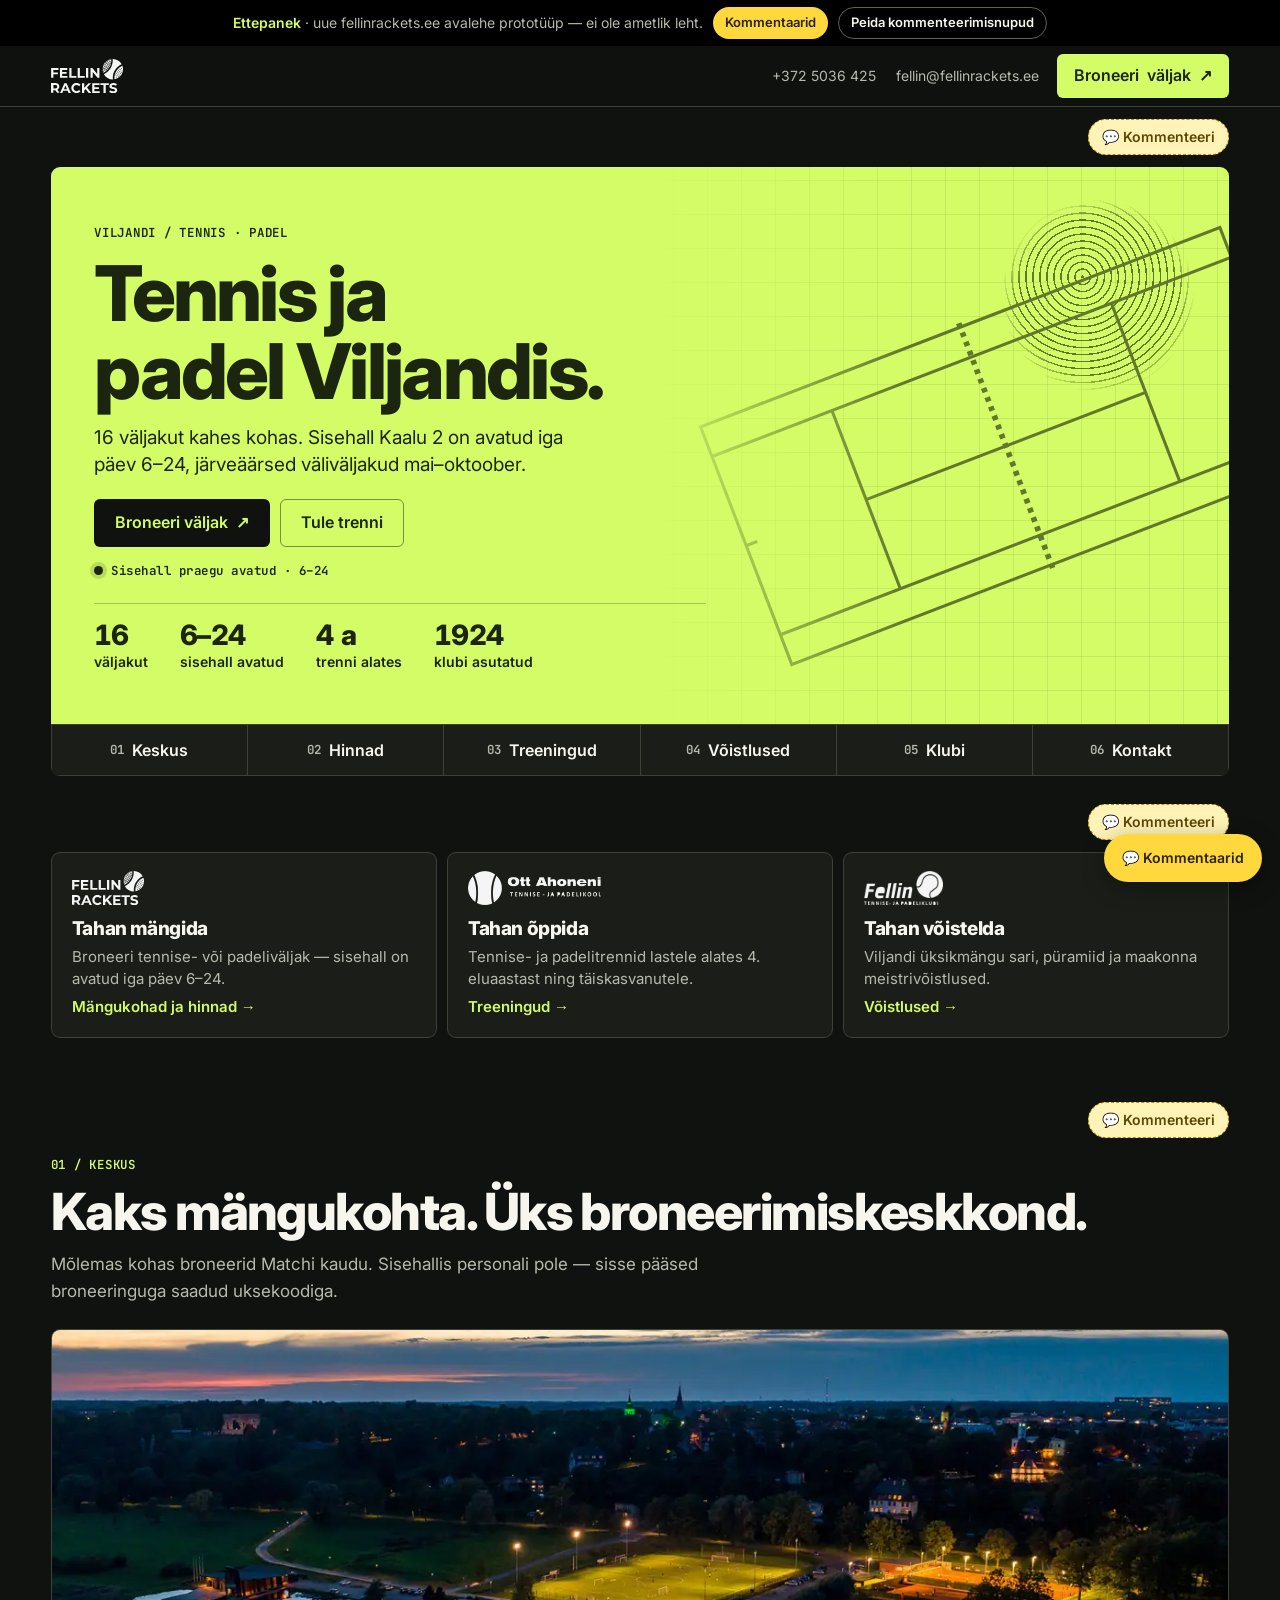
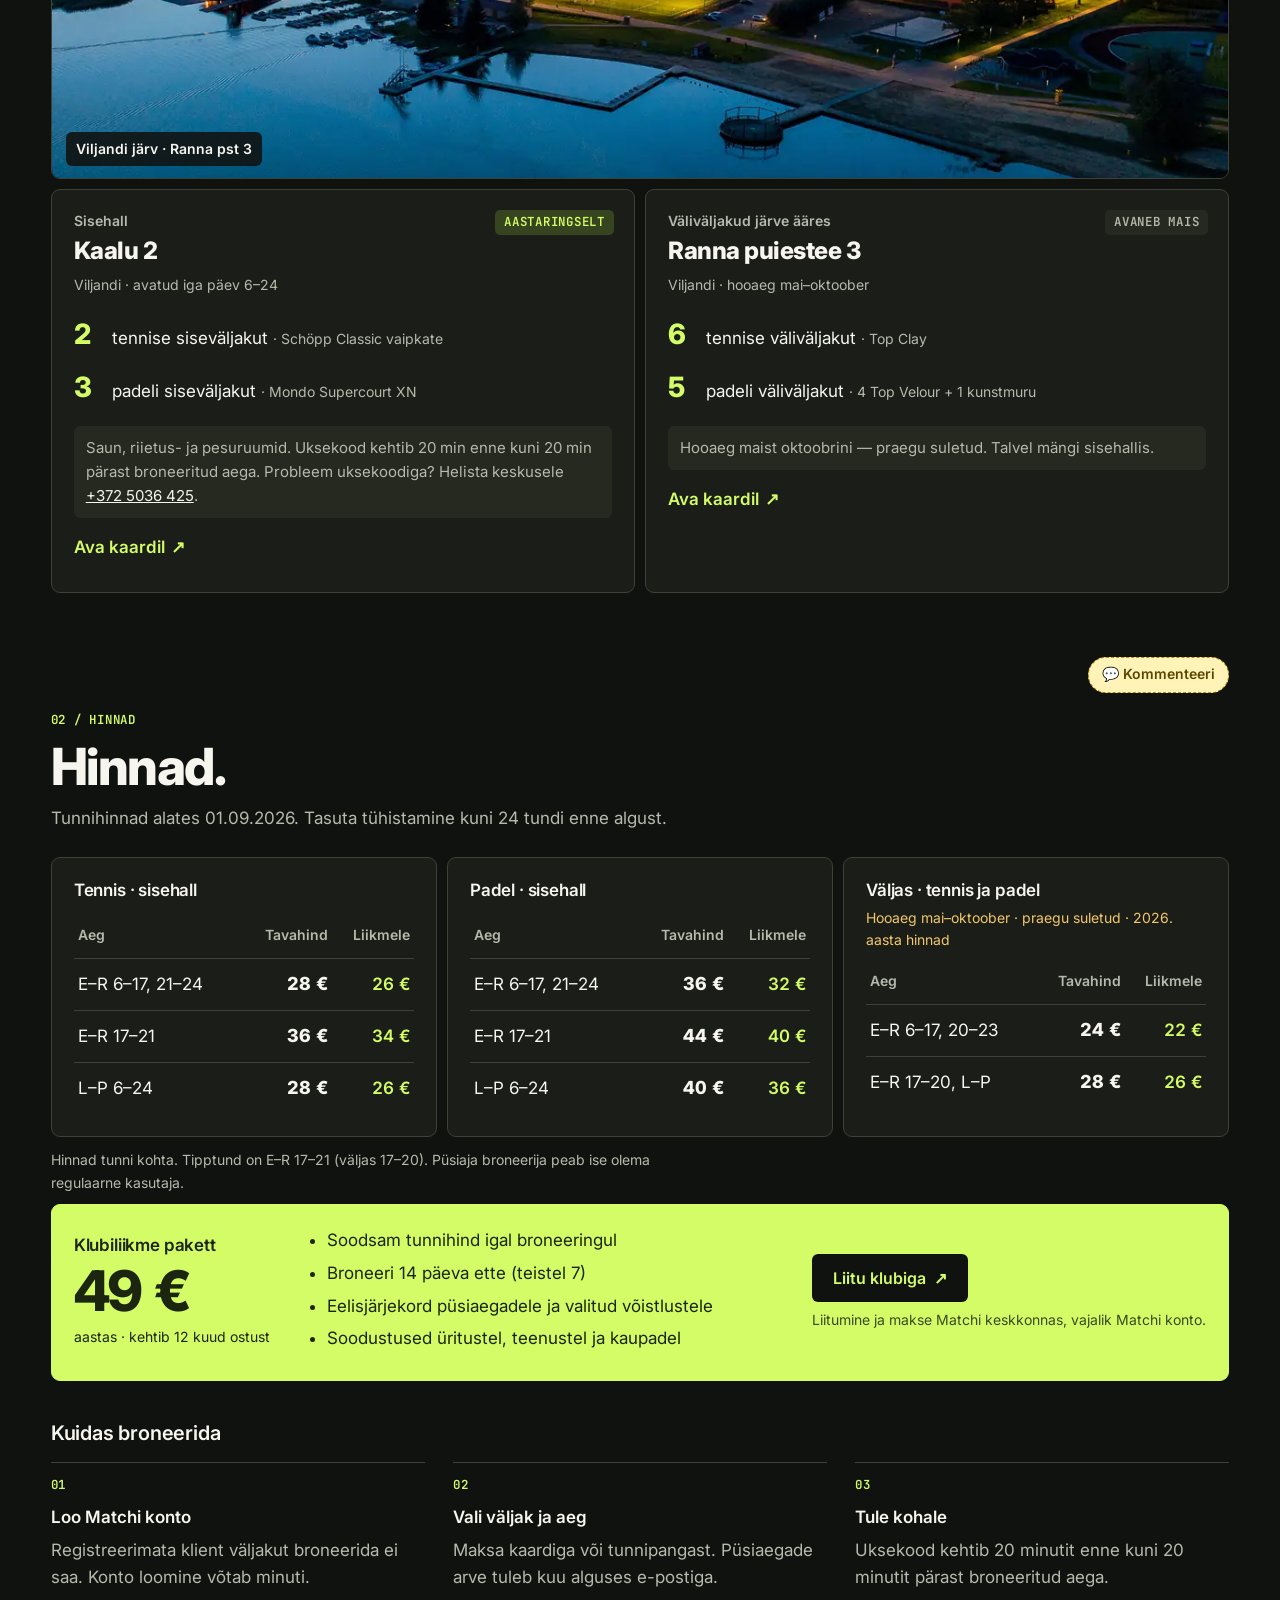
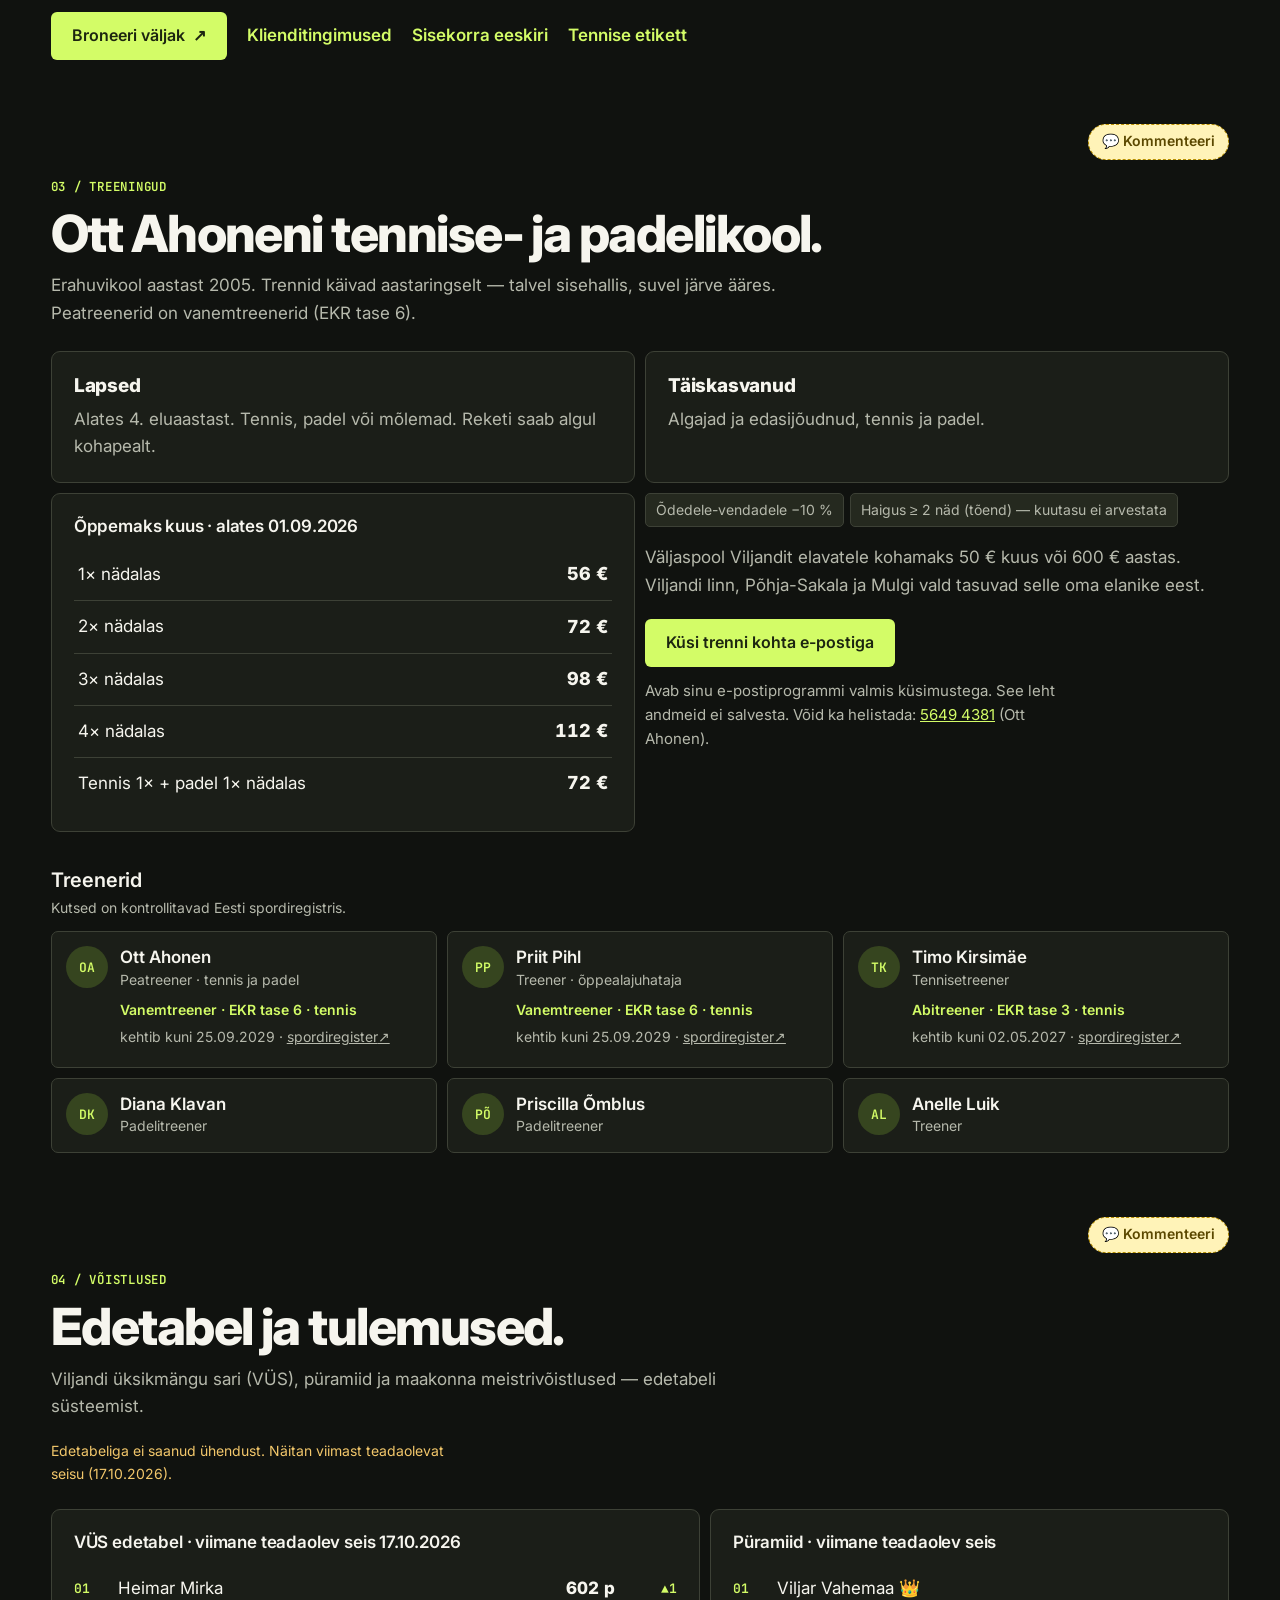
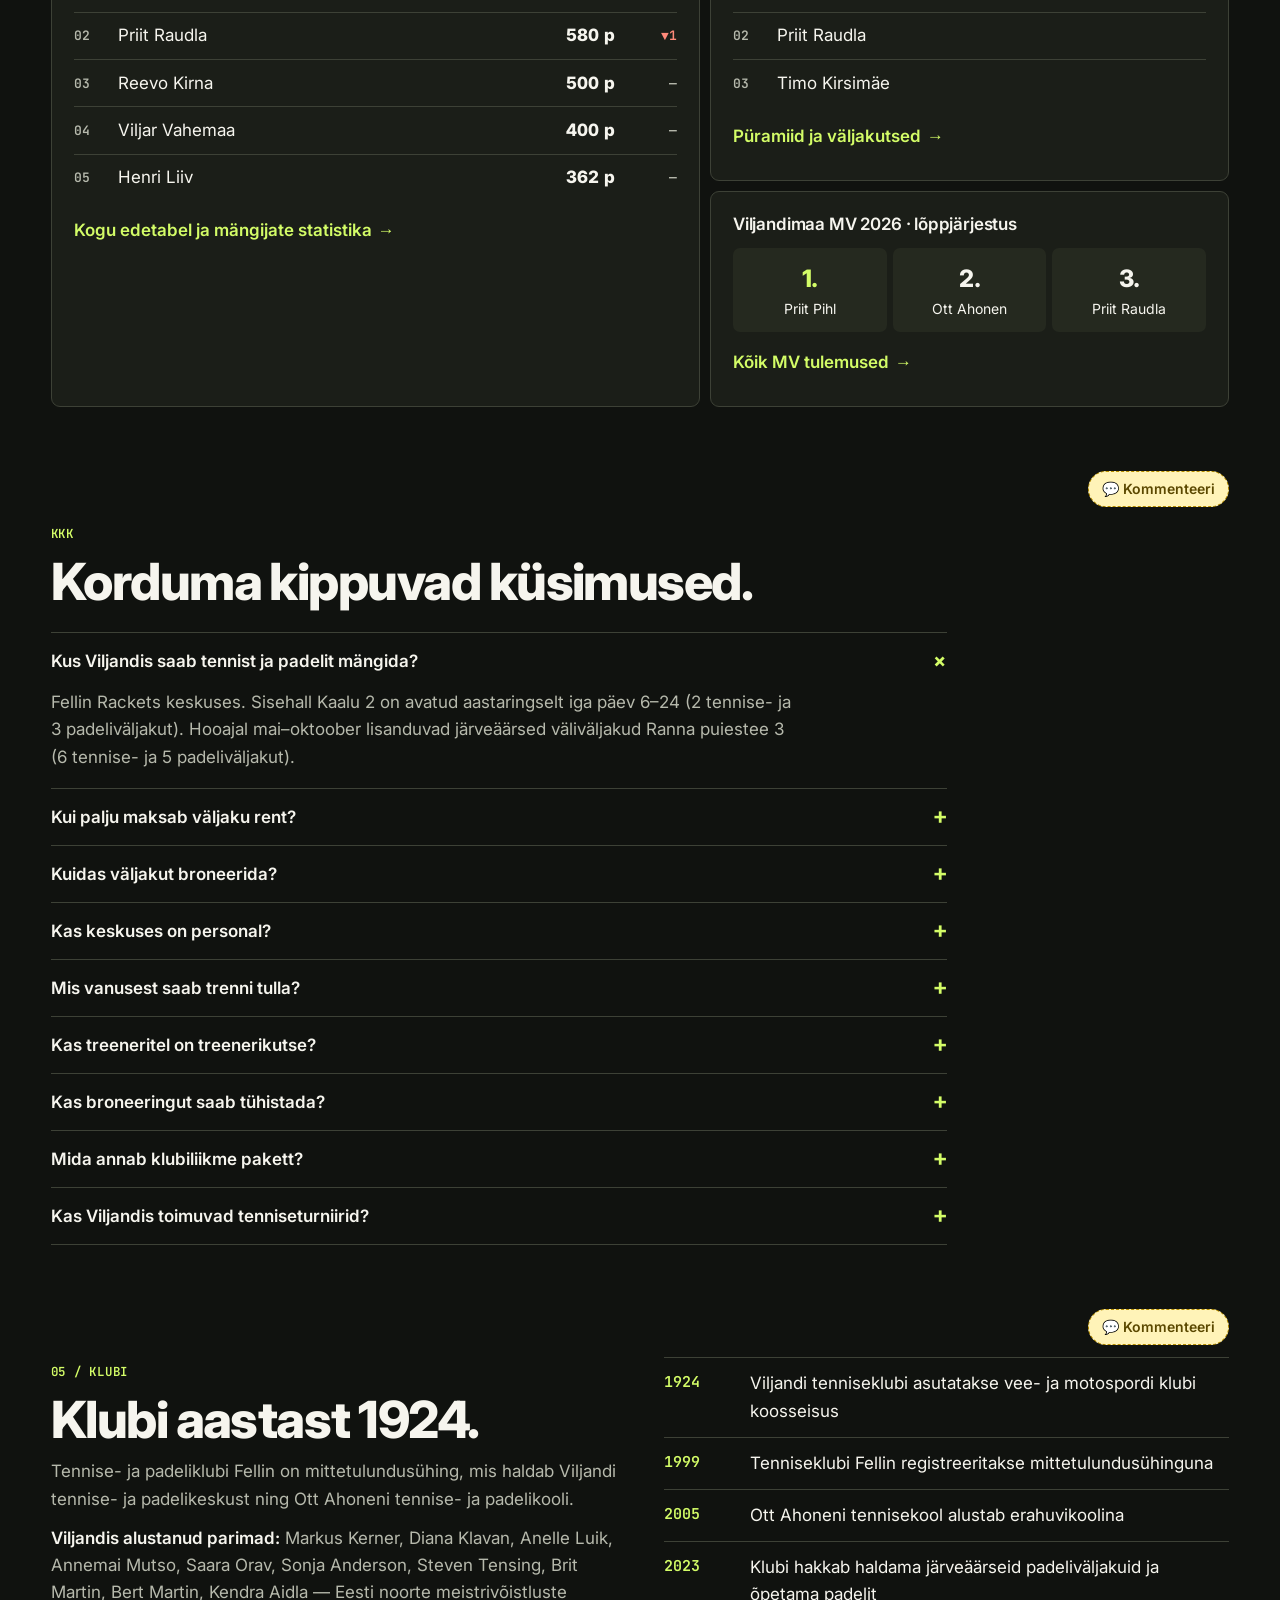
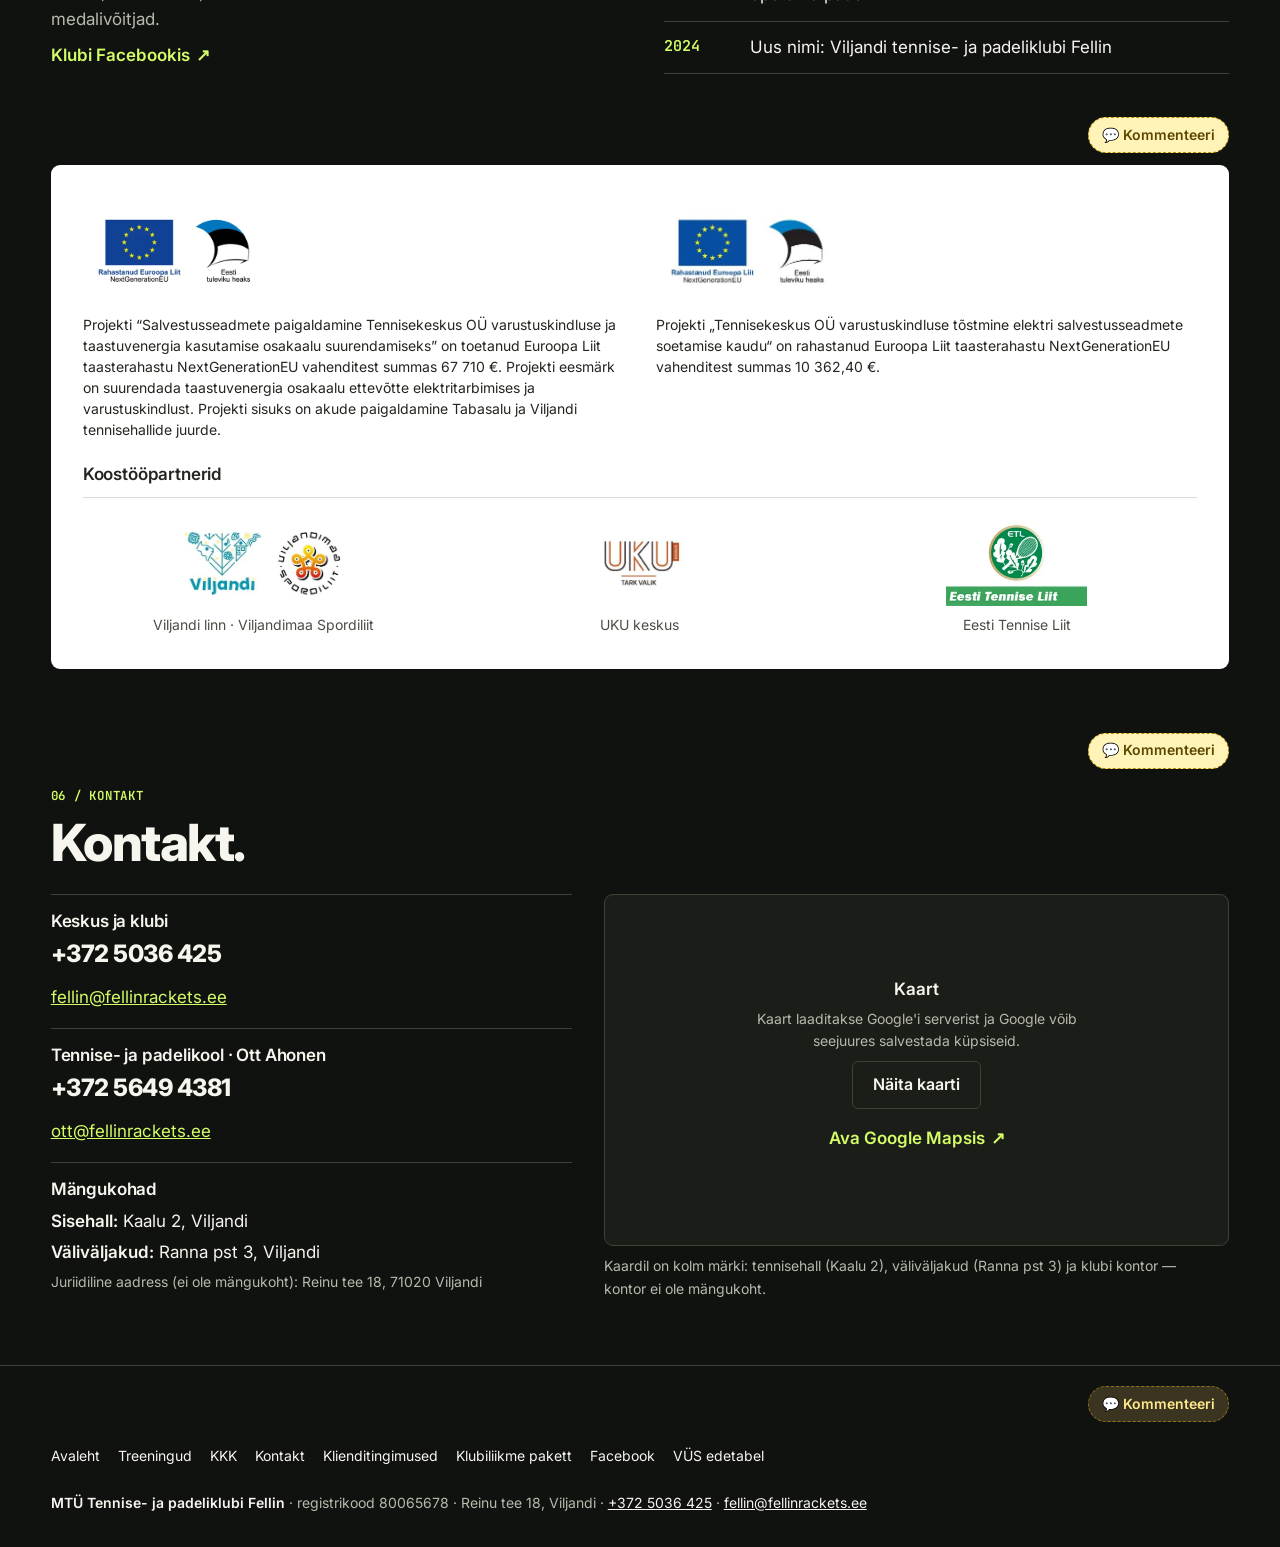
==== commit ab6a98a3: "fellin: versioon 4 — kliendi disainijuhiste P0–P2 P0 - rõhtne ülevool kõrvaldatud: dekoratsioon püsi" ====
--- a/fellin/index.html
+++ b/fellin/index.html
@@ -2,7 +2,7 @@
 <html lang="et">
 <head>
   <meta charset="utf-8" />
-  <meta name="viewport" content="width=device-width, initial-scale=1" />
+  <meta name="viewport" content="width=device-width, initial-scale=1, viewport-fit=cover" />
 
   <!-- ===== Google ja tehisaru: pealkiri + kirjeldus sisaldavad päringuid, mida inimesed päriselt kirjutavad ===== -->
   <title>Tennis ja padel Viljandis – Fellin Rackets | väljakud, trennid, võistlused</title>
@@ -141,7 +141,7 @@
           { "@type": "Question", "name": "Kuidas väljakut broneerida?",
             "acceptedAnswer": { "@type": "Answer", "text": "Broneeri Matchi keskkonnas (matchi.se/facilities/viljanditennis). Vajalik on Matchi kasutajakonto. Maksta saab kaardiga või tunnipangast. Uksekood kehtib 20 minutit enne kuni 20 minutit pärast broneeritud aega." } },
           { "@type": "Question", "name": "Kas keskuses on personal?",
-            "acceptedAnswer": { "@type": "Answer", "text": "Ei. Viljandi tennise- ja padelikeskus on automaatkeskus. Sisse pääseb broneeringuga saadud uksekoodiga." } },
+            "acceptedAnswer": { "@type": "Answer", "text": "Ei. Viljandi tennise- ja padelikeskus on automaatkeskus. Sisse pääseb broneeringuga saadud uksekoodiga. Probleemi korral helista keskuse telefonil +372 5036 425." } },
           { "@type": "Question", "name": "Mis vanusest saab tennise- või padelitrenni tulla?",
             "acceptedAnswer": { "@type": "Answer", "text": "Ott Ahoneni tennise- ja padelikool võtab lapsi alates 4. eluaastast. Trennid on ka täiskasvanutele, algajatele ja edasijõudnutele. Kuutasu alates 56 € (1× nädalas)." } },
           { "@type": "Question", "name": "Kas treeneritel on treenerikutse?",
@@ -149,7 +149,7 @@
           { "@type": "Question", "name": "Kas broneeringut saab tühistada?",
             "acceptedAnswer": { "@type": "Answer", "text": "Jah, tasuta kuni 24 tundi enne algust. Hilisemat tühistamist ei hüvitata." } },
           { "@type": "Question", "name": "Mida annab klubiliikme pakett?",
-            "acceptedAnswer": { "@type": "Answer", "text": "Pakett maksab 49 € aastas: soodsam tunnihind, broneerimine 14 päeva ette (teistel 7), eelisjärjekord püsiaegadele ja valitud võistlustele ning soodustused üritustel." } },
+            "acceptedAnswer": { "@type": "Answer", "text": "Pakett maksab 49 € aastas: soodsam tunnihind, broneerimine 14 päeva ette (teistel 7), eelisjärjekord püsiaegadele ja valitud võistlustele ning soodustused üritustel. Liituda saab Matchi keskkonnas." } },
           { "@type": "Question", "name": "Kas Viljandis toimuvad tenniseturniirid?",
             "acceptedAnswer": { "@type": "Answer", "text": "Jah. Viljandi üksikmängu sari (VÜS) peab etappe regulaarselt läbi hooaja, lisaks toimub püramiidimäng ja Viljandimaa meistrivõistlused. Edetabel ja tulemused uuenevad automaatselt." } }
         ]
@@ -168,8 +168,8 @@
 
   <style>
     /* Disainikeel: lihasatlas.raudla.com — tume alus, üks laimirohe rõhuvärv, paks Inter,
-       mono-sildid, nummerdatud navigatsioon. Ligipääsetavus: noolprojekt.ee baas + WCAG 2.2 AA.
-       Tüübiskaala rem-ides (kasutaja brauseri fondisuurus mõjub), kolm kaalu: 400 / 600 / 800. */
+       mono ainult lühikestes siltides, nummerdatud menüü. Ligipääsetavus: WCAG 2.2 AA siht.
+       Tüübiskaala rem-ides, kolm kaalu: 400 / 600 / 800. */
     @font-face { font-family: "Inter"; font-style: normal; font-weight: 400 800; font-display: swap; src: url("fonts/inter-latin-ext.woff2") format("woff2"); unicode-range: U+0100-02BA, U+02BD-02C5, U+02C7-02CC, U+02CE-02D7, U+02DD-02FF, U+0304, U+0308, U+0329, U+1D00-1DBF, U+1E00-1E9F, U+1EF2-1EFF, U+2020, U+20A0-20AB, U+20AD-20C4, U+2113, U+2C60-2C7F, U+A720-A7FF; }
     @font-face { font-family: "Inter"; font-style: normal; font-weight: 400 800; font-display: swap; src: url("fonts/inter-latin.woff2") format("woff2"); unicode-range: U+0000-00FF, U+0131, U+0152-0153, U+02BB-02BC, U+02C6, U+02DA, U+02DC, U+0304, U+0308, U+0329, U+2000-206F, U+20AC, U+2122, U+2191, U+2193, U+2212, U+2215, U+FEFF, U+FFFD; }
     @font-face { font-family: "JetBrains Mono"; font-style: normal; font-weight: 600; font-display: swap; src: url("fonts/jbmono-latin-ext.woff2") format("woff2"); unicode-range: U+0100-02BA, U+02BD-02C5, U+02C7-02CC, U+02CE-02D7, U+02DD-02FF, U+0304, U+0308, U+0329, U+1D00-1DBF, U+1E00-1E9F, U+1EF2-1EFF, U+2020, U+20A0-20AB, U+20AD-20C4, U+2113, U+2C60-2C7F, U+A720-A7FF; }
@@ -188,6 +188,8 @@
       --accent-hover: #e7ffa5;
       --accent-dim: #36451f;
       --on-accent: #1c2510;
+      --warn: #f2c76b;
+      --warn-dim: rgba(242, 199, 107, 0.14);
       --down: #ff8a7a;
       --paper: #ffffff;
       --paper-ink: #23261f;
@@ -196,28 +198,32 @@
       --r: 9px;
       --font: "Inter", -apple-system, BlinkMacSystemFont, "Segoe UI", Roboto, sans-serif;
       --mono: "JetBrains Mono", Consolas, "SFMono-Regular", monospace;
-      --fs-h1: clamp(2.5rem, 6vw, 5.5rem);
-      --fs-h2: clamp(2rem, 4vw, 3.5rem);
+      --fs-h1: clamp(2.125rem, 6vw, 5.5rem);
+      --fs-h2: clamp(1.875rem, 4vw, 3.5rem);
       --fs-h3: 1.25rem;
       --fs-body: 1.0625rem;
       --fs-small: .875rem;
       --fs-label: .78rem;
       --gut: clamp(1rem, 2.4vw, 2.25rem);
       --max: 77.5rem;
+      --head-h: 60px;
+      --nav-h: 52px;
     }
     * { box-sizing: border-box; }
-    html { scroll-padding-top: 4.75rem; }
+    /* Ankruga liikudes ei peitu pealkiri kleepuva päise + menüü alla */
+    html { scroll-padding-top: calc(var(--head-h) + var(--nav-h) + 1.25rem); }
     body { margin: 0; background: var(--base); color: var(--ink); font: 400 var(--fs-body)/1.6 var(--font);
       -webkit-font-smoothing: antialiased; font-optical-sizing: auto; }
     img { max-width: 100%; height: auto; display: block; }
     a { color: var(--accent); }
     p { max-width: 68ch; }
     .num { font-variant-numeric: tabular-nums; }
-    .shell { max-width: var(--max); margin: 0 auto; padding: 0 var(--gut); }
+    .shell { max-width: var(--max); margin: 0 auto;
+      padding-left: max(var(--gut), env(safe-area-inset-left, 0px)); padding-right: max(var(--gut), env(safe-area-inset-right, 0px)); }
     .wrap { }
     .vh { position: absolute !important; width: 1px; height: 1px; padding: 0; margin: -1px; overflow: hidden; clip: rect(0 0 0 0); white-space: nowrap; border: 0; }
 
-    /* Fookus: 3 px raam, 2 px vahe (nagu noolprojekt.ee). Laimirohelisel ja valgel tume raam. */
+    /* Fookus: 3 px raam, 2 px vahe. Laimirohelisel ja valgel tume raam. */
     :focus-visible { outline: 3px solid var(--accent); outline-offset: 2px; }
     .intro :focus-visible, .member :focus-visible, .band :focus-visible { outline-color: var(--on-accent); }
     main:focus { outline: none; }
@@ -225,29 +231,44 @@
       padding: 12px 18px; border-radius: 6px; font-weight: 600; text-decoration: none; }
     .skip:focus { top: 12px; }
 
-    /* Liikumine ainult siis, kui kasutaja pole seda süsteemis vähendanud */
     @media (prefers-reduced-motion: no-preference) {
       html { scroll-behavior: smooth; }
-      .btn, .pillar, .atlas-nav a, .faq summary::after { transition: background-color .15s, color .15s, border-color .15s, transform .2s; }
+      .btn, .task, .atlas-nav a, .faq summary::after { transition: background-color .15s, color .15s, border-color .15s, transform .2s; }
     }
 
-    .label, .card-h { font: 600 var(--fs-label)/1.3 var(--mono); letter-spacing: .06em; text-transform: uppercase; }
+    /* Mono ainult lühikestes siltides (kicker, olek). Abitekstid ja tabelipäised on tavakirjas. */
+    .label { font: 600 var(--fs-label)/1.3 var(--mono); letter-spacing: .06em; text-transform: uppercase; }
 
     .proto { background: #000; color: var(--muted); font-size: var(--fs-small); text-align: center; padding: 7px 16px; }
     .proto b { color: var(--accent); font-weight: 600; }
 
     /* --- päis --- */
-    .top { position: sticky; top: 0; z-index: 20; background: rgba(16,18,15,.94); backdrop-filter: blur(10px); border-bottom: 1px solid var(--border); }
-    .top-row { max-width: var(--max); margin: 0 auto; min-height: 60px; padding: 0 var(--gut); display: flex; align-items: center; gap: 6px; }
+    .top { position: sticky; top: 0; z-index: 20; background: rgba(16,18,15,.96); backdrop-filter: blur(10px); border-bottom: 1px solid var(--border); }
+    .top-row { max-width: var(--max); margin: 0 auto; min-height: var(--head-h); display: flex; flex-wrap: wrap; align-items: center; gap: 8px;
+      padding-left: max(var(--gut), env(safe-area-inset-left, 0px)); padding-right: max(var(--gut), env(safe-area-inset-right, 0px)); }
     .brand { display: flex; align-items: center; min-height: 44px; margin-right: auto; }
     .brand img { height: 34px; width: auto; filter: brightness(0) invert(.96); }
     .top-contact { display: flex; }
-    .top-contact a { display: inline-flex; align-items: center; min-height: 44px; padding: 0 10px; color: var(--muted); text-decoration: none;
-      font: 600 var(--fs-label)/1 var(--mono); letter-spacing: .03em; }
-    .top-contact a:hover { color: var(--ink); }
+    .top-contact a { display: inline-flex; align-items: center; min-height: 44px; padding: 0 10px; color: var(--muted);
+      text-decoration: none; font-size: var(--fs-small); }
+    .top-contact a:hover { color: var(--ink); text-decoration: underline; }
+    .menu-btn { display: none; align-items: center; gap: 8px; min-height: 44px; padding: 0 14px; border-radius: 6px;
+      border: 1px solid var(--border); background: transparent; color: var(--ink); font: 600 1rem/1 var(--font); cursor: pointer; }
+    .menu-btn .bars { width: 16px; height: 2px; background: currentColor; position: relative; }
+    .menu-btn .bars::before, .menu-btn .bars::after { content: ""; position: absolute; left: 0; width: 16px; height: 2px; background: currentColor; }
+    .menu-btn .bars::before { top: -5px; } .menu-btn .bars::after { top: 5px; }
+    .menu-btn[aria-expanded="true"] .bars { background: transparent; }
+    .menu-btn[aria-expanded="true"] .bars::before { top: 0; transform: rotate(45deg); }
+    .menu-btn[aria-expanded="true"] .bars::after { top: 0; transform: rotate(-45deg); }
+    .mobile-menu { border-top: 1px solid var(--border); background: var(--base); }
+    .mobile-menu ul { list-style: none; margin: 0 auto; padding: 6px max(var(--gut), env(safe-area-inset-left, 0px)) 14px; max-width: var(--max); }
+    .mobile-menu a { display: flex; align-items: center; gap: 10px; min-height: 48px; color: var(--ink); text-decoration: none;
+      font-weight: 600; font-size: 1.0625rem; border-bottom: 1px solid var(--border); }
+    .mobile-menu a span { color: var(--muted); font: 600 var(--fs-label)/1 var(--mono); }
+    .mobile-menu a[aria-current="true"] { color: var(--accent); }
 
     .btn { display: inline-flex; align-items: center; justify-content: center; gap: 8px; min-height: 48px; padding: 0 20px;
-      border-radius: 6px; border: 1px solid transparent; font: 600 1rem/1 var(--font); text-decoration: none; cursor: pointer; white-space: nowrap; }
+      border-radius: 6px; border: 1px solid transparent; font: 600 1rem/1.2 var(--font); text-decoration: none; cursor: pointer; text-align: center; }
     .btn-accent { background: var(--accent); color: var(--on-accent); }
     .btn-accent:hover { background: var(--accent-hover); }
     .btn-ink { background: var(--base); color: var(--accent); }
@@ -256,11 +277,12 @@
     .btn-ghost:hover { border-color: var(--border-hover); }
     .btn-ghost-dark { border-color: rgba(28,37,16,.5); color: var(--on-accent); background: transparent; }
     .btn-ghost-dark:hover { border-color: var(--on-accent); }
-
-    /* --- avaplokk --- */
+    .top .btn { min-height: 44px; padding: 0 16px; white-space: nowrap; }
+
+    /* --- avaplokk: graafika püsib ploki sees (P0 ülevool) ja on summutatud --- */
     .intro-sec { padding-top: 12px; }
     .intro { position: relative; isolation: isolate; display: flex; align-items: center;
-      min-height: clamp(18rem, 44vh, 27rem); padding: clamp(1.5rem, 4vw, 3.25rem) clamp(1.25rem, 3.4vw, 3.25rem);
+      min-height: clamp(17rem, 40vh, 25rem); padding: clamp(1.25rem, 4vw, 3.25rem) clamp(1.25rem, 3.4vw, 3.25rem);
       border-radius: var(--r) var(--r) 0 0; background: var(--accent); color: var(--on-accent); }
     .intro-copy { position: relative; z-index: 1; max-width: 42rem; min-width: 0; }
     .intro h1 { margin: .6rem 0 .75rem; max-width: 12ch; font-size: var(--fs-h1); font-weight: 800; line-height: 1.02; letter-spacing: -.035em;
@@ -272,34 +294,43 @@
     .status i.off { background: transparent; border: 1.5px solid var(--on-accent); box-shadow: none; }
     .intro-facts { display: flex; flex-wrap: wrap; gap: .75rem 2rem; margin: 1.5rem 0 0; padding: 1rem 0 0; border-top: 1px solid rgba(28,37,16,.25); }
     .intro-facts div { display: flex; flex-direction: column; }
-    .intro-facts dt { order: 2; font: 600 var(--fs-label)/1.3 var(--mono); letter-spacing: .06em; text-transform: uppercase; }
+    .intro-facts dt { order: 2; font-size: var(--fs-small); font-weight: 600; }
     .intro-facts dd { order: 1; margin: 0; font-size: 1.75rem; font-weight: 800; letter-spacing: -.03em; line-height: 1.1; }
-    .intro-art { position: absolute; inset: 0 0 0 46%; overflow: hidden; border-radius: 0 var(--r) 0 0; pointer-events: none;
+    .intro-art { position: absolute; top: 0; right: 0; bottom: 0; width: 50%; overflow: hidden; border-radius: 0 var(--r) 0 0;
+      pointer-events: none; opacity: .62;
       background: repeating-linear-gradient(90deg, transparent 0 33px, #19271122 33px 34px),
                   repeating-linear-gradient(0deg, transparent 0 33px, #19271122 33px 34px);
-      -webkit-mask-image: linear-gradient(90deg, transparent, #000 40%); mask-image: linear-gradient(90deg, transparent, #000 40%); }
-    .intro-art svg { position: absolute; width: 92%; right: -6%; top: 50%; transform: translateY(-50%) rotate(-21deg); }
-    .intro-art::after { content: ""; position: absolute; width: clamp(150px, 19vw, 280px); aspect-ratio: 1; right: 6%; top: 6%;
+      -webkit-mask-image: linear-gradient(90deg, transparent, #000 45%); mask-image: linear-gradient(90deg, transparent, #000 45%); }
+    .intro-art svg { position: absolute; width: 96%; right: -10%; top: 50%; transform: translateY(-50%) rotate(-21deg); }
+    .intro-art::after { content: ""; position: absolute; width: clamp(120px, 15vw, 220px); aspect-ratio: 1; right: 6%; top: 6%;
       border-radius: 50%; background: repeating-radial-gradient(circle at 42% 40%, #1b270b 0 1.4px, transparent 1.4px 7px);
       -webkit-mask-image: radial-gradient(circle, #000 58%, transparent 71%); mask-image: radial-gradient(circle, #000 58%, transparent 71%); }
 
-    .atlas-nav { display: grid; grid-template-columns: repeat(6, minmax(0, 1fr)); gap: 1px; padding: 1px;
-      background: var(--border); border-radius: 0 0 var(--r) var(--r); overflow: hidden; }
-    .atlas-nav a { min-height: 52px; display: flex; align-items: center; justify-content: center; gap: 8px; padding: 6px 4px;
+    /* Nummerdatud menüü: ploki all ja kerides kleepuv päise all (P1 p 3) */
+    .atlas-nav { position: sticky; top: var(--head-h); z-index: 15; display: grid; grid-template-columns: repeat(6, minmax(0, 1fr));
+      gap: 1px; padding: 1px; background: var(--border); border-radius: 0 0 var(--r) var(--r); overflow: hidden;
+      box-shadow: 0 0 0 100vmax var(--base); clip-path: inset(0 -100vmax); }
+    .atlas-nav a { min-height: calc(var(--nav-h) - 2px); display: flex; align-items: center; justify-content: center; gap: 8px; padding: 6px 4px;
       background: var(--surface); color: var(--ink); font: 600 clamp(.875rem, 1.3vw, 1rem)/1.15 var(--font); text-decoration: none; text-align: center; }
     .atlas-nav a span { color: var(--muted); font: 600 var(--fs-label)/1 var(--mono); }
     .atlas-nav a:hover { background: var(--panel); color: var(--accent); }
+    .atlas-nav a[aria-current="true"] { background: var(--panel); color: var(--accent); box-shadow: inset 0 -2px 0 var(--accent); }
+    .atlas-nav a[aria-current="true"] span { color: var(--accent); }
     .atlas-nav a:focus-visible { outline-offset: -3px; }
 
     /* --- osad --- */
     section { padding-top: 4rem; }
     .sec-head { display: flex; justify-content: space-between; align-items: flex-end; gap: 1.25rem; margin-bottom: 1.5rem; flex-wrap: wrap; }
     .sec-head .label { color: var(--accent); }
+    /* Flex/grid lapsed tohivad kahaneda — pikad eesti sõnad murduvad, leht ei ole laiem kui ekraan */
+    .sec-head > div { min-width: 0; }
+    h2, h3, p, li, dd, dt, td, figcaption { overflow-wrap: break-word; }
     h2 { margin: .5rem 0 0; font-size: var(--fs-h2); font-weight: 800; line-height: 1.05; letter-spacing: -.03em;
       text-wrap: balance; hyphens: auto; overflow-wrap: break-word; }
     .sec-sub { color: var(--muted); margin: .75rem 0 0; }
     h3 { margin: 0 0 .5rem; font-size: var(--fs-h3); font-weight: 600; line-height: 1.25; letter-spacing: -.01em; }
-    h3.card-h { font-size: var(--fs-label); color: var(--muted); margin: 0 0 .75rem; letter-spacing: .06em; }
+    /* Kaardi pealkiri: tavakirjas, mitte suurtähtedes monokirjas */
+    h3.card-h { font-size: 1.0625rem; color: var(--ink); margin: 0 0 .75rem; }
     .card { background: var(--surface); border: 1px solid var(--border); border-radius: var(--r); padding: 1.375rem; min-width: 0; }
     .grid-3 { display: grid; grid-template-columns: repeat(3, minmax(0, 1fr)); gap: 10px; }
     .grid-2 { display: grid; grid-template-columns: repeat(2, minmax(0, 1fr)); gap: 10px; }
@@ -308,23 +339,23 @@
     .link-arrow { display: inline-flex; align-items: center; gap: 6px; min-height: 44px; font-weight: 600; text-decoration: none; color: var(--accent); }
     .link-arrow:hover { text-decoration: underline; }
 
-    /* klubi · keskus · kool */
-    .pillar { display: flex; flex-direction: column; text-decoration: none; color: inherit; }
-    .pillar:hover { border-color: var(--border-hover); background: #20241c; }
-    .pillar h3.card-h { color: var(--accent); }
-    .pillar .logo { height: 64px; display: flex; align-items: center; margin: 0 0 1.1rem; }
-    .pillar .logo img { max-height: 64px; width: auto; filter: brightness(0) invert(.96); }
-    .pillar p { color: var(--muted); margin: 0 0 1rem; flex: 1; }
-    .pillar .go { font-weight: 600; color: var(--accent); }
-
-    /* keskus */
+    /* kasutajaülesanded (klubi kolm logo jäävad) */
+    .tasks-sec { padding-top: 1.75rem; }
+    .task { display: flex; flex-direction: column; gap: .35rem; text-decoration: none; color: inherit; padding: 1.1rem 1.25rem; }
+    .task:hover { border-color: var(--border-hover); background: #20241c; }
+    .task img { height: 34px; width: auto; max-width: 160px; object-fit: contain; object-position: left center; margin-bottom: .4rem; filter: brightness(0) invert(.96); }
+    .task h3 { margin: 0; font-size: 1.1875rem; font-weight: 800; letter-spacing: -.02em; }
+    .task p { margin: 0; color: var(--muted); font-size: .9375rem; line-height: 1.45; }
+    .task .go { font-weight: 600; color: var(--accent); font-size: .9375rem; }
+
+    /* mängukohad */
     .photo { position: relative; margin: 0 0 10px; border-radius: var(--r); overflow: hidden; border: 1px solid var(--border); background: var(--panel); }
     .photo img { width: 100%; aspect-ratio: 21 / 8; object-fit: cover; }
-    .photo figcaption { position: absolute; left: 14px; bottom: 12px; font: 600 var(--fs-label)/1.3 var(--mono); letter-spacing: .06em;
-      text-transform: uppercase; background: rgba(16,18,15,.85); color: var(--ink); padding: 7px 10px; border-radius: 6px; }
+    .photo figcaption { position: absolute; left: 14px; bottom: 12px; font-size: var(--fs-small); font-weight: 600;
+      background: rgba(16,18,15,.88); color: var(--ink); padding: 6px 10px; border-radius: 6px; }
     .loc { position: relative; }
-    .loc h3 { font-size: 1.5rem; font-weight: 800; letter-spacing: -.02em; }
-    .loc h3 .card-h { display: block; color: var(--muted); margin-bottom: .5rem; font-size: var(--fs-label); letter-spacing: .06em; font-weight: 600; }
+    .loc h3 { font-size: 1.5rem; font-weight: 800; letter-spacing: -.02em; padding-right: 7.5rem; }
+    .loc h3 .loc-type { display: block; color: var(--muted); margin-bottom: .35rem; font-size: var(--fs-small); letter-spacing: 0; font-weight: 600; }
     .loc-tag { position: absolute; top: 1.25rem; right: 1.25rem; font: 600 var(--fs-label)/1 var(--mono); letter-spacing: .06em; text-transform: uppercase;
       padding: 6px 9px; border-radius: 5px; background: var(--accent-dim); color: var(--accent); }
     .loc-tag.off { background: var(--panel); color: var(--muted); }
@@ -332,40 +363,53 @@
     .courts { list-style: none; padding: 0; margin: 0 0 1rem; display: grid; gap: 8px; }
     .courts li { display: flex; gap: 12px; align-items: baseline; }
     .courts .n { font-weight: 800; font-size: 1.75rem; letter-spacing: -.03em; min-width: 26px; color: var(--accent); }
-    .loc-note { font-size: var(--fs-small); color: var(--muted); background: var(--panel); border-radius: 6px; padding: 10px 12px; margin: 0 0 .5rem; max-width: none; }
-
-    /* hinnad: kolm tabelit kõrvuti, vahelehti pole */
+    .loc-note { font-size: .9375rem; color: var(--muted); background: var(--panel); border-radius: 6px; padding: 10px 12px; margin: 0 0 .5rem; max-width: none; }
+    .loc-note a { color: var(--ink); }
+
+    /* hinnad: kolm tabelit kõrvuti */
     .prices { display: grid; grid-template-columns: repeat(3, minmax(0, 1fr)); gap: 10px; }
+    /* Väga suure teksti korral keritakse tabelit tema enda kaardis, mitte kogu lehte */
+    .prices .card { overflow-x: auto; }
     table { width: 100%; border-collapse: collapse; }
     th, td { text-align: left; padding: .7rem .25rem; border-bottom: 1px solid var(--border); }
-    th { font: 600 var(--fs-label)/1.3 var(--mono); letter-spacing: .06em; text-transform: uppercase; color: var(--muted); }
+    th { font-size: var(--fs-small); font-weight: 600; color: var(--muted); }
     td.p, th.p, td.m, th.m { text-align: right; white-space: nowrap; }
     td.p { font-weight: 800; font-size: 1.125rem; }
     td.m { color: var(--accent); font-weight: 600; }
     tr:last-child td { border-bottom: 0; }
-    .member { margin-top: 10px; display: grid; grid-template-columns: auto minmax(0, 1fr); gap: 1rem 2.5rem; align-items: center;
+    .season { margin: -.4rem 0 .5rem; font-size: var(--fs-small); color: var(--muted); }
+    .season.off { color: var(--warn); }
+    .member { margin-top: 10px; display: grid; grid-template-columns: auto minmax(0, 1fr) auto; gap: 1rem 2.5rem; align-items: center;
       background: var(--accent); color: var(--on-accent); border-color: var(--accent); }
-    .member .card-h { color: var(--on-accent); margin: 0; }
+    .member h3.card-h { color: var(--on-accent); margin: 0; }
     .member .big { font-size: 3.5rem; font-weight: 800; letter-spacing: -.04em; line-height: 1; margin: .4rem 0 .25rem; }
     .member ul { margin: 0; padding-left: 1.1rem; columns: 2 15rem; column-gap: 2rem; }
     .member li { margin-bottom: .35rem; break-inside: avoid; }
-    .steps { counter-reset: s; display: grid; grid-template-columns: repeat(3, minmax(0, 1fr)); gap: 1rem 1.75rem; margin-top: 2rem; }
+    .member-cta { display: flex; flex-direction: column; align-items: flex-start; gap: .4rem; }
+    .member-cta .small { color: #3a4a20; }
+    .steps { counter-reset: s; display: grid; grid-template-columns: repeat(3, minmax(0, 1fr)); gap: 1rem 1.75rem; margin: 1rem 0 0; padding: 0; list-style: none; }
     .step { border-top: 1px solid var(--border); padding-top: 1rem; }
     .step::before { counter-increment: s; content: "0" counter(s); display: block; font: 600 var(--fs-label)/1 var(--mono); color: var(--accent); letter-spacing: .06em; margin-bottom: .75rem; }
+    .step h4 { margin: 0 0 .4rem; font-size: 1.0625rem; font-weight: 600; }
     .step p { margin: 0; color: var(--muted); }
     .row-links { margin-top: 1.25rem; display: flex; flex-wrap: wrap; gap: 4px 20px; align-items: center; }
 
-    /* kool */
-    .chips { display: flex; flex-wrap: wrap; gap: 6px; margin: 0 0 1rem; }
+    /* treeningud */
+    .audience { margin-bottom: 10px; }
+    .aud h3 { font-size: 1.1875rem; font-weight: 800; }
+    .aud p { margin: 0; color: var(--muted); }
+    .ask { display: flex; flex-wrap: wrap; align-items: center; gap: .75rem 1.25rem; margin: 1.25rem 0 0; }
+    .ask p { margin: 0; color: var(--muted); font-size: .9375rem; max-width: 48ch; }
+    .chips { display: flex; flex-wrap: wrap; gap: 6px; margin: 0 0 1rem; padding: 0; list-style: none; }
     .chip { font-size: var(--fs-small); padding: 5px 10px; border-radius: 5px; background: var(--panel); color: var(--muted); border: 1px solid var(--border); }
-    .coaches { display: grid; grid-template-columns: repeat(3, minmax(0, 1fr)); gap: 10px; margin-top: .75rem; }
+    .coaches { display: grid; grid-template-columns: repeat(3, minmax(0, 1fr)); gap: 10px; margin: .75rem 0 0; padding: 0; list-style: none; }
     .coach { display: flex; gap: 12px; align-items: flex-start; padding: 14px; border-radius: 7px; background: var(--surface); border: 1px solid var(--border); min-width: 0; }
     .avatar { width: 42px; height: 42px; border-radius: 50%; flex: none; display: grid; place-items: center;
       font: 600 .8125rem/1 var(--mono); color: var(--accent); background: var(--accent-dim); }
     .coach b { display: block; font-weight: 600; font-size: 1.0625rem; line-height: 1.3; }
     .coach .role { display: block; font-size: var(--fs-small); color: var(--muted); }
-    .kutse { margin-top: .5rem; font: 600 var(--fs-label)/1.35 var(--mono); letter-spacing: .03em; color: var(--accent); }
-    .kutse .kuni { display: block; color: var(--muted); }
+    .kutse { margin-top: .5rem; font-size: var(--fs-small); font-weight: 600; color: var(--accent); }
+    .kutse .kuni { display: block; color: var(--muted); font-weight: 400; }
     .kutse a { display: inline-flex; align-items: center; min-height: 32px; color: var(--muted); }
     .kutse a:hover { color: var(--ink); }
 
@@ -374,37 +418,22 @@
     .rank-list { list-style: none; padding: 0; margin: 0 0 .5rem; }
     .rank-list li { display: grid; grid-template-columns: 34px 1fr auto 52px; gap: 10px; align-items: center; padding: .6rem 0; border-bottom: 1px solid var(--border); }
     .rank-list li:last-child { border-bottom: 0; }
+    .rank-list .empty { display: block; color: var(--muted); }
     .rk { font: 600 .8125rem/1 var(--mono); color: var(--muted); }
     .rank-list li:first-child .rk { color: var(--accent); }
     .pts { font-weight: 800; }
     .dl { font: 600 .8125rem/1 var(--mono); text-align: right; }
     .dl.up { color: var(--accent); } .dl.down { color: var(--down); } .dl.eq { color: var(--muted); }
-    .live { display: inline-flex; align-items: center; gap: 7px; font: 600 var(--fs-label)/1 var(--mono); letter-spacing: .04em; color: var(--muted); text-transform: uppercase; }
-    .live i { width: 7px; height: 7px; border-radius: 50%; background: var(--accent); box-shadow: 0 0 0 4px rgba(211,252,103,.15); }
+    .data-status { display: flex; align-items: center; gap: 8px; margin: 0; font-size: var(--fs-small); color: var(--muted); max-width: 46ch; }
+    .data-status i { width: 8px; height: 8px; border-radius: 50%; flex: none; background: var(--accent); box-shadow: 0 0 0 4px rgba(211,252,103,.15); }
+    .data-status.error { color: var(--warn); }
     .side-stack { display: grid; gap: 10px; }
     .podium { display: grid; grid-template-columns: repeat(3, 1fr); gap: 6px; margin: 0 0 .5rem; padding: 0; list-style: none; text-align: center; }
     .podium li { background: var(--panel); border-radius: 7px; padding: 12px 6px; font-size: var(--fs-small); }
     .podium b { display: block; font-size: 1.5rem; font-weight: 800; letter-spacing: -.03em; }
     .podium li:first-child b { color: var(--accent); }
 
-    /* klubi — tavaline tekst, ilma kaardita */
-    .timeline { list-style: none; padding: 0; margin: 0; border-top: 1px solid var(--border); }
-    .timeline li { display: grid; grid-template-columns: 4.5rem 1fr; gap: 14px; padding: .75rem 0; border-bottom: 1px solid var(--border); }
-    .timeline b { font: 600 .9375rem/1.6 var(--mono); color: var(--accent); }
-
-    /* toetajad ja partnerid — üks hele riba (EL-i logod peavad olema selgelt loetavad) */
-    .band { background: var(--paper); color: var(--paper-ink); border-radius: var(--r); padding: clamp(1.25rem, 3vw, 2rem); display: grid; gap: 1.5rem; }
-    .band a { color: var(--paper-ink); }
-    .band h3.card-h { color: var(--paper-muted); margin: 0; }
-    .eu-item { display: grid; grid-template-columns: 220px minmax(0, 1fr); gap: 1.25rem; align-items: center; }
-    .eu-item img { width: 220px; }
-    .eu-item p { margin: 0; font-size: .9375rem; color: var(--paper-ink); }
-    .partners { display: grid; grid-template-columns: repeat(3, minmax(0, 1fr)); gap: 1rem; border-top: 1px solid var(--paper-line); padding-top: 1.25rem; }
-    .partner { display: flex; flex-direction: column; align-items: center; justify-content: flex-end; gap: .6rem; text-decoration: none; min-height: 44px; }
-    .partner img { max-height: 96px; width: auto; }
-    .partner span { font: 600 var(--fs-label)/1.3 var(--mono); letter-spacing: .06em; text-transform: uppercase; color: var(--paper-muted); text-align: center; }
-
-    /* KKK — joontega loend, mitte kaardid */
+    /* KKK */
     .faq-list { max-width: 56rem; border-top: 1px solid var(--border); }
     .faq details { border-bottom: 1px solid var(--border); }
     .faq summary { cursor: pointer; list-style: none; min-height: 56px; padding: .9rem 0; font-weight: 600; font-size: 1.0625rem;
@@ -414,47 +443,84 @@
     .faq details[open] summary::after { transform: rotate(45deg); }
     .faq details p { margin: 0; padding: 0 0 1.1rem; color: var(--muted); }
 
+    /* klubi */
+    .timeline { list-style: none; padding: 0; margin: 0; border-top: 1px solid var(--border); }
+    .timeline li { display: grid; grid-template-columns: 4.5rem minmax(0, 1fr); gap: 14px; padding: .75rem 0; border-bottom: 1px solid var(--border); }
+    .timeline b { font: 600 .9375rem/1.6 var(--mono); color: var(--accent); }
+
+    /* toetajad ja partnerid — üks kompaktne hele riba */
+    .band { background: var(--paper); color: var(--paper-ink); border-radius: var(--r); padding: clamp(1.25rem, 3vw, 2rem); display: grid; gap: 1.5rem; }
+    .band a { color: var(--paper-ink); }
+    .band h3.card-h { color: var(--paper-ink); margin: 0; }
+    .eu-list { display: grid; grid-template-columns: repeat(2, minmax(0, 1fr)); gap: 1.5rem 2rem; }
+    .eu-item img { width: 190px; margin-bottom: .6rem; }
+    .eu-item p { margin: 0; font-size: var(--fs-small); line-height: 1.5; color: var(--paper-ink); }
+    .partners { display: grid; grid-template-columns: repeat(3, minmax(0, 1fr)); gap: 1rem; border-top: 1px solid var(--paper-line); padding-top: 1.25rem; }
+    .partner { display: flex; flex-direction: column; align-items: center; justify-content: flex-end; gap: .5rem; text-decoration: none; min-height: 44px; }
+    .partner img { max-height: 88px; width: auto; }
+    .partner span { font-size: var(--fs-small); color: var(--paper-muted); text-align: center; }
+
     /* kontakt */
     .contact-grid { display: grid; grid-template-columns: minmax(0, 1fr) minmax(0, 1.2fr); gap: 1rem 2rem; align-items: start; }
     .contact-item { border-top: 1px solid var(--border); padding: 1rem 0 .5rem; }
-    .contact-item .card-h { margin: 0; }
+    .contact-item h3.card-h { margin: 0; }
     .k-big { display: inline-flex; align-items: center; min-height: 44px; font-size: 1.5rem; font-weight: 800; letter-spacing: -.02em; color: var(--ink); text-decoration: none; }
     .mail { display: inline-flex; align-items: center; min-height: 44px; }
+    .map-wrap { min-width: 0; }
     .map { min-height: 22rem; border: 1px solid var(--border); border-radius: var(--r); background: var(--surface); overflow: hidden;
       display: flex; flex-direction: column; align-items: center; justify-content: center; text-align: center; gap: .5rem; padding: 1.5rem; }
-    .map p { color: var(--muted); font-size: var(--fs-small); margin: 0 auto; max-width: 34ch; }
+    .map p { color: var(--muted); font-size: var(--fs-small); margin: 0 auto; max-width: 36ch; }
     .map.on { padding: 0; display: block; }
     .map iframe { width: 100%; height: 22rem; border: 0; display: block; }
+    .map-note { color: var(--muted); font-size: var(--fs-small); margin: .6rem 0 0; }
 
     footer { margin-top: 4rem; border-top: 1px solid var(--border); padding: 1.25rem 0 2rem; color: var(--muted); font-size: var(--fs-small); }
     .foot-links { display: flex; flex-wrap: wrap; gap: 0 18px; margin: 0 0 .75rem; padding: 0; list-style: none; }
     .foot-links a { display: inline-flex; align-items: center; min-height: 44px; color: var(--ink); text-decoration: none; }
     .foot-links a:hover { color: var(--accent); text-decoration: underline; }
-    .foot-line { font: 600 var(--fs-label)/1.8 var(--mono); letter-spacing: .02em; margin: 0; max-width: none; }
+    .foot-line { font-size: var(--fs-small); line-height: 1.8; margin: 0; max-width: none; }
     .foot-line b { color: var(--ink); font-weight: 600; }
     .foot-line a { color: var(--ink); }
 
-    /* --- telefon --- */
+    /* --- keskmine laius --- */
+    @media (max-width: 1100px) {
+      .top-contact { display: none; }
+    }
+    @media (max-width: 1020px) {
+      .member { grid-template-columns: auto minmax(0, 1fr); }
+      .member-cta { grid-column: 1 / -1; flex-direction: row; align-items: center; flex-wrap: wrap; }
+    }
+    /* --- tahvel ja telefon: päisemenüü, kleepuvat rida pole --- */
     @media (max-width: 900px) {
-      .prices, .comp, .grid-3, .grid-2, .steps, .contact-grid { grid-template-columns: minmax(0, 1fr); }
+      :root { --nav-h: 0px; }
+      .atlas-nav { display: none; }
+      .menu-btn { display: inline-flex; }
+      .intro { border-radius: var(--r); }
+      .prices, .comp, .grid-3, .grid-2, .steps, .contact-grid, .eu-list { grid-template-columns: minmax(0, 1fr); }
       .member { grid-template-columns: minmax(0, 1fr); }
       .coaches { grid-template-columns: repeat(2, minmax(0, 1fr)); }
-      .atlas-nav { grid-template-columns: repeat(3, minmax(0, 1fr)); }
-      .top-contact { display: none; }
-      .intro-art { inset: 0 -20% 0 30%; opacity: .5; }
+      .intro-art { width: 42%; opacity: .4; }
       .photo img { aspect-ratio: 4 / 3; }
-      .eu-item { grid-template-columns: minmax(0, 1fr); }
       .partners { grid-template-columns: repeat(2, minmax(0, 1fr)); }
       section { padding-top: 3rem; }
     }
-    @media (max-width: 560px) {
+    /* --- telefon: lühike esimene ekraan, rahulik tekstiala --- */
+    @media (max-width: 640px) {
+      .intro { min-height: 0; }
+      .intro-art { display: none; }
+      .intro-facts { display: none; }
+      .intro h1 { max-width: none; }
+      .book-extra { display: none; }
+      .brand img { height: 28px; }
       .coaches { grid-template-columns: minmax(0, 1fr); }
       .card { padding: 1.1rem; }
       .rank-list li { grid-template-columns: 28px 1fr auto 44px; }
-      .brand img { height: 28px; }
-      .btn { padding: 0 16px; }
-      .intro-facts dd { font-size: 1.5rem; }
       .loc-tag { position: static; display: inline-block; margin-bottom: .75rem; }
+      .loc h3 { padding-right: 0; }
+    }
+    @media (max-width: 480px) {
+      .intro-cta .btn { flex: 1 1 100%; }
+      .top .btn { padding: 0 12px; }
     }
   </style>
 </head>
@@ -470,31 +536,42 @@
         <img src="img/fellin-rackets-logo.svg" alt="" width="73" height="34" />
       </a>
       <div class="top-contact">
-        <a href="tel:+3725036425" aria-label="Helista: +372 5036 425">+372 5036 425</a>
+        <a href="tel:+3725036425">+372 5036 425</a>
         <a href="mailto:fellin@fellinrackets.ee">fellin@fellinrackets.ee</a>
       </div>
-      <a class="btn btn-accent" href="https://www.matchi.se/facilities/viljanditennis" rel="noopener">Broneeri<span aria-hidden="true"> ↗</span><span class="vh"> (Matchi)</span></a>
+      <a class="btn btn-accent" href="https://www.matchi.se/facilities/viljanditennis" rel="noopener">Broneeri<span class="book-extra"> väljak</span><span aria-hidden="true"> ↗</span><span class="vh"> (Matchi)</span></a>
+      <button class="menu-btn" type="button" id="menu-btn" aria-expanded="false" aria-controls="mobile-menu"><span class="bars" aria-hidden="true"></span>Menüü</button>
     </div>
+    <nav class="mobile-menu" id="mobile-menu" aria-label="Peamenüü" hidden>
+      <ul>
+        <li><a href="#keskus"><span aria-hidden="true">01</span>Keskus</a></li>
+        <li><a href="#hinnad"><span aria-hidden="true">02</span>Hinnad</a></li>
+        <li><a href="#kool"><span aria-hidden="true">03</span>Treeningud</a></li>
+        <li><a href="#voistlused"><span aria-hidden="true">04</span>Võistlused</a></li>
+        <li><a href="#klubi"><span aria-hidden="true">05</span>Klubi</a></li>
+        <li><a href="#kontakt"><span aria-hidden="true">06</span>Kontakt</a></li>
+      </ul>
+    </nav>
   </header>
 
   <main class="shell" id="sisu" tabindex="-1">
-    <!-- ===== AVAPLOKK + MENÜÜ ===== -->
-    <section class="intro-sec" data-osa="avaosa" data-osa-nimi="Avaosa ja menüü" aria-labelledby="h-avaleht">
+    <!-- ===== 1. AVAPLOKK ===== -->
+    <section class="intro-sec" data-osa="avaosa" data-osa-nimi="Avaosa" aria-labelledby="h-avaleht">
       <div class="intro">
         <div class="intro-copy">
           <span class="label">Viljandi / Tennis · Padel</span>
           <h1 id="h-avaleht">Tennis ja padel Viljandis.</h1>
           <p>16 väljakut kahes kohas. Sisehall Kaalu 2 on avatud iga päev 6–24, järveäärsed väliväljakud mai–oktoober.</p>
           <div class="intro-cta">
-            <a class="btn btn-ink" href="https://www.matchi.se/facilities/viljanditennis" rel="noopener">Online broneerimine<span aria-hidden="true"> ↗</span></a>
+            <a class="btn btn-ink" href="https://www.matchi.se/facilities/viljanditennis" rel="noopener">Broneeri väljak<span aria-hidden="true"> ↗</span></a>
             <a class="btn btn-ghost-dark" href="#kool">Tule trenni</a>
           </div>
           <div class="status"><i id="hall-dot" aria-hidden="true"></i><span id="hall-status">Sisehall avatud iga päev 6–24</span></div>
           <dl class="intro-facts">
-            <div><dt>Väljakut</dt><dd class="num">16</dd></div>
-            <div><dt>Sisehall avatud</dt><dd class="num">6–24</dd></div>
-            <div><dt>Trenni alates</dt><dd class="num">4 a</dd></div>
-            <div><dt>Klubi asutatud</dt><dd class="num">1924</dd></div>
+            <div><dt>väljakut</dt><dd class="num">16</dd></div>
+            <div><dt>sisehall avatud</dt><dd class="num">6–24</dd></div>
+            <div><dt>trenni alates</dt><dd class="num">4 a</dd></div>
+            <div><dt>klubi asutatud</dt><dd class="num">1924</dd></div>
           </dl>
         </div>
         <div class="intro-art" aria-hidden="true">
@@ -508,48 +585,48 @@
           </svg>
         </div>
       </div>
-      <nav class="atlas-nav" aria-label="Peamenüü">
-        <a href="#keskus"><span aria-hidden="true">01</span>Keskus</a>
-        <a href="#hinnad"><span aria-hidden="true">02</span>Hinnad</a>
-        <a href="#kool"><span aria-hidden="true">03</span>Kool</a>
-        <a href="#voistlused"><span aria-hidden="true">04</span>Võistlused</a>
-        <a href="#klubi"><span aria-hidden="true">05</span>Klubi</a>
-        <a href="#kontakt"><span aria-hidden="true">06</span>Kontakt</a>
-      </nav>
     </section>
-
-    <!-- ===== KLUBI · KESKUS · KOOL (klubi kolm logo) ===== -->
-    <section data-osa="sambad" data-osa-nimi="Klubi · Keskus · Kool" aria-labelledby="h-sambad">
-      <h2 class="vh" id="h-sambad">Klubi, keskus ja kool</h2>
+    <nav class="atlas-nav" id="atlas-nav" aria-label="Peamenüü">
+      <a href="#keskus"><span aria-hidden="true">01</span>Keskus</a>
+      <a href="#hinnad"><span aria-hidden="true">02</span>Hinnad</a>
+      <a href="#kool"><span aria-hidden="true">03</span>Treeningud</a>
+      <a href="#voistlused"><span aria-hidden="true">04</span>Võistlused</a>
+      <a href="#klubi"><span aria-hidden="true">05</span>Klubi</a>
+      <a href="#kontakt"><span aria-hidden="true">06</span>Kontakt</a>
+    </nav>
+
+    <!-- ===== 2. KASUTAJAÜLESANDED (klubi kolm logo) ===== -->
+    <section class="tasks-sec" data-osa="sambad" data-osa-nimi="Mida soovid teha?" aria-labelledby="h-sambad">
+      <h2 class="vh" id="h-sambad">Mida soovid teha?</h2>
       <div class="grid-3">
-        <a class="card pillar" href="#keskus">
-          <h3 class="card-h">Keskus · mängi</h3>
-          <div class="logo"><img src="img/fellin-rackets-logo.svg" alt="Fellin Rackets – Viljandi tennise- ja padelikeskus" width="1267" height="594" loading="lazy" /></div>
-          <p>Broneeri tennise- või padeliväljak Matchis. Uksekood tuleb broneeringuga — keskus on automaatne.</p>
-          <span class="go">Väljakud ja hinnad <span aria-hidden="true">→</span></span>
+        <a class="card task" href="#keskus">
+          <img src="img/fellin-rackets-logo.svg" alt="Fellin Rackets" width="1267" height="594" loading="lazy" />
+          <h3>Tahan mängida</h3>
+          <p>Broneeri tennise- või padeliväljak — sisehall on avatud iga päev 6–24.</p>
+          <span class="go">Mängukohad ja hinnad <span aria-hidden="true">→</span></span>
         </a>
-        <a class="card pillar" href="#kool">
-          <h3 class="card-h">Kool · õpi</h3>
-          <div class="logo"><img src="img/ott-ahoneni-logo.webp" alt="Ott Ahoneni tennise- ja padelikool" width="500" height="128" loading="lazy" /></div>
-          <p>Tennise- ja padelitrennid lastele alates 4. eluaastast ning täiskasvanutele, algajatele ja edasijõudnutele.</p>
-          <span class="go">Treeningud ja treenerid <span aria-hidden="true">→</span></span>
+        <a class="card task" href="#kool">
+          <img src="img/ott-ahoneni-logo.webp" alt="Ott Ahoneni tennise- ja padelikool" width="500" height="128" loading="lazy" />
+          <h3>Tahan õppida</h3>
+          <p>Tennise- ja padelitrennid lastele alates 4. eluaastast ning täiskasvanutele.</p>
+          <span class="go">Treeningud <span aria-hidden="true">→</span></span>
         </a>
-        <a class="card pillar" href="#voistlused">
-          <h3 class="card-h">Klubi · võistle</h3>
-          <div class="logo"><img src="img/fellin-klubi-logo.webp" alt="Fellin tennise- ja padeliklubi" width="400" height="172" loading="lazy" /></div>
-          <p>Viljandi üksikmängu sari, püramiid ja maakonna meistrivõistlused. Edetabel uueneb automaatselt.</p>
-          <span class="go">Edetabel ja tulemused <span aria-hidden="true">→</span></span>
+        <a class="card task" href="#voistlused">
+          <img src="img/fellin-klubi-logo.webp" alt="Fellin tennise- ja padeliklubi" width="400" height="172" loading="lazy" />
+          <h3>Tahan võistelda</h3>
+          <p>Viljandi üksikmängu sari, püramiid ja maakonna meistrivõistlused.</p>
+          <span class="go">Võistlused <span aria-hidden="true">→</span></span>
         </a>
       </div>
     </section>
 
-    <!-- ===== 01 KESKUS ===== -->
-    <section id="keskus" data-osa="asukohad" data-osa-nimi="Keskus ja asukohad" aria-labelledby="h-keskus">
+    <!-- ===== 3. MÄNGUKOHAD ===== -->
+    <section id="keskus" data-osa="asukohad" data-osa-nimi="Mängukohad" aria-labelledby="h-keskus">
       <div class="sec-head">
         <div>
           <span class="label">01 / Keskus</span>
-          <h2 id="h-keskus">Kaks keskust, üks broneering.</h2>
-          <p class="sec-sub">Mõlemas kohas broneerid Matchi kaudu. Sisehallis personali pole — sisse pääsed uksekoodiga.</p>
+          <h2 id="h-keskus">Kaks mängukohta. Üks broneerimiskeskkond.</h2>
+          <p class="sec-sub">Mõlemas kohas broneerid Matchi kaudu. Sisehallis personali pole — sisse pääsed broneeringuga saadud uksekoodiga.</p>
         </div>
       </div>
       <figure class="photo">
@@ -562,19 +639,20 @@
       <div class="grid-2">
         <article class="card loc">
           <span class="loc-tag">Aastaringselt</span>
-          <h3><span class="card-h">Sisehall</span><span class="vh"> — </span>Kaalu 2</h3>
+          <h3><span class="loc-type">Sisehall</span><span class="vh"> — </span>Kaalu 2</h3>
           <p class="addr">Viljandi · avatud iga päev 6–24</p>
           <ul class="courts">
             <li><span class="n">2</span><span>tennise siseväljakut <span class="muted small">· Schöpp Classic vaipkate</span></span></li>
             <li><span class="n">3</span><span>padeli siseväljakut <span class="muted small">· Mondo Supercourt XN</span></span></li>
           </ul>
-          <p class="loc-note">Saun, riietus- ja pesuruumid. Uksekood kehtib 20 min enne kuni 20 min pärast broneeritud aega.</p>
+          <p class="loc-note">Saun, riietus- ja pesuruumid. Uksekood kehtib 20 min enne kuni 20 min pärast broneeritud aega.
+            Probleem uksekoodiga? Helista keskusele <a href="tel:+3725036425">+372 5036 425</a>.</p>
           <a class="link-arrow" href="https://www.google.com/maps/search/?api=1&amp;query=Kaalu+2+Viljandi" rel="noopener"
              aria-label="Ava sisehall Kaalu 2 Google Mapsis">Ava kaardil <span aria-hidden="true">↗</span></a>
         </article>
         <article class="card loc">
           <span class="loc-tag" id="out-tag">Mai–okt</span>
-          <h3><span class="card-h">Väliväljakud järve ääres</span><span class="vh"> — </span>Ranna puiestee 3</h3>
+          <h3><span class="loc-type">Väliväljakud järve ääres</span><span class="vh"> — </span>Ranna puiestee 3</h3>
           <p class="addr">Viljandi · hooaeg mai–oktoober</p>
           <ul class="courts">
             <li><span class="n">6</span><span>tennise väliväljakut <span class="muted small">· Top Clay</span></span></li>
@@ -587,7 +665,7 @@
       </div>
     </section>
 
-    <!-- ===== 02 HINNAD ===== -->
+    <!-- ===== 4. HINNAD, BRONEERIMINE, LIIKMELISUS ===== -->
     <section id="hinnad" data-osa="hinnad" data-osa-nimi="Hinnad ja broneerimine" aria-labelledby="h-hinnad">
       <div class="sec-head">
         <div>
@@ -600,7 +678,7 @@
         <div class="card">
           <h3 class="card-h" id="h-tennis">Tennis · sisehall</h3>
           <table aria-labelledby="h-tennis">
-            <thead><tr><th scope="col">Aeg</th><th scope="col" class="p">Hind</th><th scope="col" class="m">Liige</th></tr></thead>
+            <thead><tr><th scope="col">Aeg</th><th scope="col" class="p">Tavahind</th><th scope="col" class="m">Liikmele</th></tr></thead>
             <tbody>
               <tr><td>E–R 6–17, 21–24</td><td class="p num">28 €</td><td class="m num">26 €</td></tr>
               <tr><td>E–R 17–21</td><td class="p num">36 €</td><td class="m num">34 €</td></tr>
@@ -611,7 +689,7 @@
         <div class="card">
           <h3 class="card-h" id="h-padel">Padel · sisehall</h3>
           <table aria-labelledby="h-padel">
-            <thead><tr><th scope="col">Aeg</th><th scope="col" class="p">Hind</th><th scope="col" class="m">Liige</th></tr></thead>
+            <thead><tr><th scope="col">Aeg</th><th scope="col" class="p">Tavahind</th><th scope="col" class="m">Liikmele</th></tr></thead>
             <tbody>
               <tr><td>E–R 6–17, 21–24</td><td class="p num">36 €</td><td class="m num">32 €</td></tr>
               <tr><td>E–R 17–21</td><td class="p num">44 €</td><td class="m num">40 €</td></tr>
@@ -621,14 +699,14 @@
         </div>
         <div class="card">
           <h3 class="card-h" id="h-valjas">Väljas · tennis ja padel</h3>
+          <p class="season" id="out-season">Hooaeg mai–oktoober · 2026. aasta hinnad</p>
           <table aria-labelledby="h-valjas">
-            <thead><tr><th scope="col">Aeg</th><th scope="col" class="p">Hind</th><th scope="col" class="m">Liige</th></tr></thead>
+            <thead><tr><th scope="col">Aeg</th><th scope="col" class="p">Tavahind</th><th scope="col" class="m">Liikmele</th></tr></thead>
             <tbody>
               <tr><td>E–R 6–17, 20–23</td><td class="p num">24 €</td><td class="m num">22 €</td></tr>
               <tr><td>E–R 17–20, L–P</td><td class="p num">28 €</td><td class="m num">26 €</td></tr>
             </tbody>
           </table>
-          <p class="muted small" style="margin: .75rem 0 0;">2026. aasta hooaja hinnad.</p>
         </div>
       </div>
       <p class="muted small" style="margin: .75rem 0 0;">Hinnad tunni kohta. Tipptund on E–R 17–21 (väljas 17–20). Püsiaja broneerija peab ise olema regulaarne kasutaja.</p>
@@ -645,32 +723,45 @@
           <li>Eelisjärjekord püsiaegadele ja valitud võistlustele</li>
           <li>Soodustused üritustel, teenustel ja kaupadel</li>
         </ul>
+        <div class="member-cta">
+          <a class="btn btn-ink" href="https://www.matchi.se/facilities/membership/viljanditennis" rel="noopener">Liitu klubiga<span aria-hidden="true"> ↗</span></a>
+          <span class="small">Liitumine ja makse Matchi keskkonnas, vajalik Matchi konto.</span>
+        </div>
       </div>
 
       <h3 id="broneeri" style="margin: 2.5rem 0 0;">Kuidas broneerida</h3>
-      <ol class="steps" style="list-style: none; padding: 0;">
-        <li class="step"><h4 style="margin: 0 0 .4rem; font-size: 1.0625rem; font-weight: 600;">Loo Matchi konto</h4><p>Registreerimata klient väljakut broneerida ei saa. Konto loomine võtab minuti.</p></li>
-        <li class="step"><h4 style="margin: 0 0 .4rem; font-size: 1.0625rem; font-weight: 600;">Vali väljak ja aeg</h4><p>Maksa kaardiga või tunnipangast. Püsiaegade arve tuleb kuu alguses e-postiga.</p></li>
-        <li class="step"><h4 style="margin: 0 0 .4rem; font-size: 1.0625rem; font-weight: 600;">Tule kohale</h4><p>Uksekood kehtib 20 minutit enne kuni 20 minutit pärast broneeritud aega.</p></li>
+      <ol class="steps">
+        <li class="step"><h4>Loo Matchi konto</h4><p>Registreerimata klient väljakut broneerida ei saa. Konto loomine võtab minuti.</p></li>
+        <li class="step"><h4>Vali väljak ja aeg</h4><p>Maksa kaardiga või tunnipangast. Püsiaegade arve tuleb kuu alguses e-postiga.</p></li>
+        <li class="step"><h4>Tule kohale</h4><p>Uksekood kehtib 20 minutit enne kuni 20 minutit pärast broneeritud aega.</p></li>
       </ol>
       <div class="row-links">
-        <a class="btn btn-accent" href="https://www.matchi.se/facilities/viljanditennis" rel="noopener">Online broneerimine<span aria-hidden="true"> ↗</span></a>
+        <a class="btn btn-accent" href="https://www.matchi.se/facilities/viljanditennis" rel="noopener">Broneeri väljak<span aria-hidden="true"> ↗</span></a>
         <a class="link-arrow" href="https://www.fellinrackets.ee/keskus/klienditingimused/">Klienditingimused</a>
         <a class="link-arrow" href="https://www.fellinrackets.ee/keskus/sisekorra-eeskiri/">Sisekorra eeskiri</a>
         <a class="link-arrow" href="https://www.fellinrackets.ee/keskus/tennise-etikett/">Tennise etikett</a>
       </div>
     </section>
 
-    <!-- ===== 03 KOOL ===== -->
-    <section id="kool" data-osa="kool" data-osa-nimi="Tennise- ja padelikool" aria-labelledby="h-kool">
+    <!-- ===== 5. TREENINGUD JA TREENERID ===== -->
+    <section id="kool" data-osa="kool" data-osa-nimi="Treeningud ja treenerid" aria-labelledby="h-kool">
       <div class="sec-head">
         <div>
-          <span class="label">03 / Kool</span>
+          <span class="label">03 / Treeningud</span>
           <h2 id="h-kool">Ott Ahoneni tennise- ja padelikool.</h2>
-          <p class="sec-sub">Erahuvikool aastast 2005. Õpetame algajaid ja edasijõudnuid alates 4. eluaastast, aastaringselt —
-            talvel sisehallis, suvel järve ääres. Peatreenerid on vanemtreenerid (EKR tase 6).</p>
-        </div>
-        <a class="btn btn-accent" href="mailto:ott@fellinrackets.ee?subject=Trenni%20registreerimine">Registreeri trenni</a>
+          <p class="sec-sub">Erahuvikool aastast 2005. Trennid käivad aastaringselt — talvel sisehallis, suvel järve ääres.
+            Peatreenerid on vanemtreenerid (EKR tase 6).</p>
+        </div>
+      </div>
+      <div class="grid-2 audience">
+        <div class="card aud">
+          <h3>Lapsed</h3>
+          <p>Alates 4. eluaastast. Tennis, padel või mõlemad. Reketi saab algul kohapealt.</p>
+        </div>
+        <div class="card aud">
+          <h3>Täiskasvanud</h3>
+          <p>Algajad ja edasijõudnud, tennis ja padel.</p>
+        </div>
       </div>
       <div class="grid-2">
         <div class="card">
@@ -687,47 +778,49 @@
           </table>
         </div>
         <div>
-          <ul class="chips" aria-label="Soodustused ja tingimused" style="list-style: none; padding: 0;">
+          <ul class="chips" aria-label="Soodustused ja tingimused">
             <li class="chip">Õdedele-vendadele −10 %</li>
             <li class="chip">Haigus ≥ 2 näd (tõend) — kuutasu ei arvestata</li>
-            <li class="chip">Reketi saab algul kohapealt</li>
           </ul>
           <p class="muted">Väljaspool Viljandit elavatele kohamaks 50 € kuus või 600 € aastas.
             Viljandi linn, Põhja-Sakala ja Mulgi vald tasuvad selle oma elanike eest.</p>
-          <p class="muted" style="margin-bottom: 0;">Küsimused trennide kohta:</p>
-          <a class="mail" href="mailto:ott@fellinrackets.ee">ott@fellinrackets.ee</a> ·
-          <a class="mail" href="tel:+37256494381">5649 4381</a>
+          <div class="ask">
+            <a class="btn btn-accent" id="trenni-kiri"
+               href="mailto:ott@fellinrackets.ee?subject=Trenni%20kohta&amp;body=Tere!%0A%0ASoovin%20infot%20trenni%20kohta.%0A%0ANimi%3A%20%0ATelefon%20v%C3%B5i%20e-post%3A%20%0ASpordiala%20(tennis%20%2F%20padel)%3A%20%0ALaps%20v%C3%B5i%20t%C3%A4iskasvanu%20(lapse%20vanus)%3A%20%0AKogemus%20(algaja%20%2F%20m%C3%A4nginud%20varem)%3A%20%0ASobivad%20p%C3%A4evad%20ja%20kellaajad%3A%20%0A">Küsi trenni kohta e-postiga</a>
+            <p>Avab sinu e-postiprogrammi valmis küsimustega. See leht andmeid ei salvesta.
+              Võid ka helistada: <a href="tel:+37256494381">5649 4381</a> (Ott Ahonen).</p>
+          </div>
         </div>
       </div>
       <h3 style="margin: 2.25rem 0 0;">Treenerid</h3>
       <p class="muted small" style="margin: .25rem 0 0;">Kutsed on kontrollitavad Eesti spordiregistris.</p>
-      <ul class="coaches" id="coaches" style="list-style: none; padding: 0;"></ul>
+      <ul class="coaches" id="coaches"></ul>
     </section>
 
-    <!-- ===== 04 VÕISTLUSED — integratsioon viljandi-edetabeli süsteemiga ===== -->
+    <!-- ===== 6. VÕISTLUSED — integratsioon viljandi-edetabeli süsteemiga ===== -->
     <section id="voistlused" data-osa="voistlused" data-osa-nimi="Võistlused ja edetabel" aria-labelledby="h-voistlused">
       <div class="sec-head">
         <div>
           <span class="label">04 / Võistlused</span>
           <h2 id="h-voistlused">Edetabel ja tulemused.</h2>
-          <p class="sec-sub">Viljandi üksikmängu sari (VÜS), püramiid ja maakonna meistrivõistlused — otse edetabeli süsteemist.</p>
-        </div>
-        <span class="live"><i aria-hidden="true"></i><span id="live-label">otse edetabelist</span></span>
+          <p class="sec-sub">Viljandi üksikmängu sari (VÜS), püramiid ja maakonna meistrivõistlused — edetabeli süsteemist.</p>
+        </div>
+        <p class="data-status" id="data-status" role="status">Laadin edetabeli andmeid…</p>
       </div>
       <div class="comp">
         <div class="card">
-          <h3 class="card-h">VÜS edetabel · <span id="vus-asof">seis 17.10.2026</span></h3>
+          <h3 class="card-h">VÜS edetabel · <span id="vus-asof">viimane teadaolev seis 17.10.2026</span></h3>
           <ol class="rank-list" id="vus-list"></ol>
           <a class="link-arrow" href="https://viljandi-edetabel.pages.dev/" rel="noopener">Kogu edetabel ja mängijate statistika <span aria-hidden="true">→</span></a>
         </div>
         <div class="side-stack">
           <div class="card">
-            <h3 class="card-h">Püramiid</h3>
+            <h3 class="card-h">Püramiid · <span id="pyr-asof">viimane teadaolev seis</span></h3>
             <ol class="rank-list" id="pyr-list"></ol>
             <a class="link-arrow" href="https://viljandi-edetabel.pages.dev/puramiid.html" rel="noopener">Püramiid ja väljakutsed <span aria-hidden="true">→</span></a>
           </div>
           <div class="card">
-            <h3 class="card-h">Viljandimaa MV 2026</h3>
+            <h3 class="card-h">Viljandimaa MV 2026 · lõppjärjestus</h3>
             <ol class="podium">
               <li><b>1.</b>Priit Pihl</li>
               <li><b>2.</b>Ott Ahonen</li>
@@ -739,8 +832,19 @@
       </div>
     </section>
 
-    <!-- ===== 05 KLUBI ===== -->
-    <section id="klubi" data-osa="klubi" data-osa-nimi="Klubi ajalugu" aria-labelledby="h-klubi">
+    <!-- ===== 7. KKK ===== -->
+    <section id="kkk" class="faq" data-osa="kkk" data-osa-nimi="Korduma kippuvad küsimused" aria-labelledby="h-kkk">
+      <div class="sec-head">
+        <div>
+          <span class="label">KKK</span>
+          <h2 id="h-kkk">Korduma kippuvad küsimused.</h2>
+        </div>
+      </div>
+      <div class="faq-list" id="faq-list"></div>
+    </section>
+
+    <!-- ===== 8. KLUBI JA TOETAJAD ===== -->
+    <section id="klubi" data-osa="klubi" data-osa-nimi="Klubi" aria-labelledby="h-klubi">
       <div class="grid-2" style="gap: 1.5rem 3rem;">
         <div>
           <span class="label" style="color: var(--accent);">05 / Klubi</span>
@@ -762,29 +866,25 @@
       </div>
     </section>
 
-    <!-- ===== TOETAJAD JA KOOSTÖÖPARTNERID (samad mis praegusel lehel) ===== -->
-    <section id="partnerid" data-osa="partnerid" data-osa-nimi="Toetajad ja koostööpartnerid" aria-labelledby="h-partnerid">
-      <div class="sec-head">
-        <div>
-          <span class="label">Toetajad</span>
-          <h2 id="h-partnerid">Toetajad ja partnerid.</h2>
-        </div>
-      </div>
+    <section id="partnerid" data-osa="partnerid" data-osa-nimi="Toetajad ja koostööpartnerid" aria-labelledby="h-partnerid" style="padding-top: 2.5rem;">
+      <h2 class="vh" id="h-partnerid">Toetajad ja koostööpartnerid</h2>
       <div class="band">
-        <div class="eu-item">
-          <a href="http://www.eas.ee/" rel="noopener"><img src="img/el-nextgen-1.webp" width="480" height="270" loading="lazy"
-            alt="Rahastanud Euroopa Liit – NextGenerationEU. Eesti tuleviku heaks." /></a>
-          <p>Projekti “Salvestusseadmete paigaldamine Tennisekeskus OÜ varustuskindluse ja taastuvenergia
-            kasutamise osakaalu suurendamiseks” on toetanud Euroopa Liit taasterahastu NextGenerationEU
-            vahenditest summas 67&nbsp;710&nbsp;€. Projekti eesmärk on suurendada taastuvenergia osakaalu ettevõtte
-            elektritarbimises ja varustuskindlust. Projekti sisuks on akude paigaldamine Tabasalu ja Viljandi
-            tennisehallide juurde.</p>
-        </div>
-        <div class="eu-item">
-          <img src="img/el-nextgen-2.webp" width="388" height="219" loading="lazy"
-            alt="Rahastanud Euroopa Liit – NextGenerationEU. Eesti tuleviku heaks." />
-          <p>Projekti „Tennisekeskus OÜ varustuskindluse tõstmine elektri salvestusseadmete soetamise kaudu“
-            on rahastanud Euroopa Liit taasterahastu NextGenerationEU vahenditest summas 10&nbsp;362,40&nbsp;€.</p>
+        <div class="eu-list">
+          <div class="eu-item">
+            <a href="http://www.eas.ee/" rel="noopener"><img src="img/el-nextgen-1.webp" width="480" height="270" loading="lazy"
+              alt="Rahastanud Euroopa Liit – NextGenerationEU. Eesti tuleviku heaks." /></a>
+            <p>Projekti “Salvestusseadmete paigaldamine Tennisekeskus OÜ varustuskindluse ja taastuvenergia
+              kasutamise osakaalu suurendamiseks” on toetanud Euroopa Liit taasterahastu NextGenerationEU
+              vahenditest summas 67&nbsp;710&nbsp;€. Projekti eesmärk on suurendada taastuvenergia osakaalu ettevõtte
+              elektritarbimises ja varustuskindlust. Projekti sisuks on akude paigaldamine Tabasalu ja Viljandi
+              tennisehallide juurde.</p>
+          </div>
+          <div class="eu-item">
+            <img src="img/el-nextgen-2.webp" width="388" height="219" loading="lazy"
+              alt="Rahastanud Euroopa Liit – NextGenerationEU. Eesti tuleviku heaks." />
+            <p>Projekti „Tennisekeskus OÜ varustuskindluse tõstmine elektri salvestusseadmete soetamise kaudu“
+              on rahastanud Euroopa Liit taasterahastu NextGenerationEU vahenditest summas 10&nbsp;362,40&nbsp;€.</p>
+          </div>
         </div>
         <div>
           <h3 class="card-h">Koostööpartnerid</h3>
@@ -806,18 +906,7 @@
       </div>
     </section>
 
-    <!-- ===== KKK ===== -->
-    <section id="kkk" class="faq" data-osa="kkk" data-osa-nimi="Korduma kippuvad küsimused" aria-labelledby="h-kkk">
-      <div class="sec-head">
-        <div>
-          <span class="label">KKK</span>
-          <h2 id="h-kkk">Korduma kippuvad küsimused.</h2>
-        </div>
-      </div>
-      <div class="faq-list" id="faq-list"></div>
-    </section>
-
-    <!-- ===== 06 KONTAKT ===== -->
+    <!-- ===== 9. KONTAKT ===== -->
     <section id="kontakt" data-osa="kontakt" data-osa-nimi="Kontakt" aria-labelledby="h-kontakt">
       <div class="sec-head">
         <div>
@@ -838,17 +927,20 @@
             <a class="mail" href="mailto:ott@fellinrackets.ee">ott@fellinrackets.ee</a>
           </div>
           <div class="contact-item">
-            <h3 class="card-h">Aadressid</h3>
+            <h3 class="card-h">Mängukohad</h3>
             <p style="margin: .5rem 0 .25rem;"><b style="font-weight: 600;">Sisehall:</b> Kaalu 2, Viljandi</p>
             <p style="margin: 0 0 .25rem;"><b style="font-weight: 600;">Väliväljakud:</b> Ranna pst 3, Viljandi</p>
-            <p class="muted small" style="margin: 0;">Juriidiline aadress: Reinu tee 18, 71020 Viljandi</p>
+            <p class="muted small" style="margin: 0;">Juriidiline aadress (ei ole mängukoht): Reinu tee 18, 71020 Viljandi</p>
           </div>
         </div>
-        <div class="map" id="map">
-          <h3 class="card-h" style="margin: 0;">Kaart</h3>
-          <p>Kaart laaditakse Google'i serverist ja Google võib seejuures salvestada küpsiseid.</p>
-          <button class="btn btn-ghost" type="button" id="map-load">Näita kaarti</button>
-          <a class="link-arrow" href="https://www.google.com/maps/d/viewer?mid=1edaLlcJRuS-RaN6xDFF_qVSuKz4" rel="noopener">Ava Google Mapsis <span aria-hidden="true">↗</span></a>
+        <div class="map-wrap">
+          <div class="map" id="map">
+            <h3 class="card-h" style="margin: 0;">Kaart</h3>
+            <p>Kaart laaditakse Google'i serverist ja Google võib seejuures salvestada küpsiseid.</p>
+            <button class="btn btn-ghost" type="button" id="map-load">Näita kaarti</button>
+            <a class="link-arrow" href="https://www.google.com/maps/d/viewer?mid=1edaLlcJRuS-RaN6xDFF_qVSuKz4" rel="noopener">Ava Google Mapsis <span aria-hidden="true">↗</span></a>
+          </div>
+          <p class="map-note">Kaardil on kolm märki: tennisehall (Kaalu 2), väliväljakud (Ranna pst 3) ja klubi kontor — kontor ei ole mängukoht.</p>
         </div>
       </div>
     </section>
@@ -859,8 +951,8 @@
       <nav aria-label="Jaluse lingid">
         <ul class="foot-links">
           <li><a href="#">Avaleht</a></li>
-          <li><a href="#kool">Tule trenni</a></li>
-          <li><a href="#kool">Õppemaks ja treenerid</a></li>
+          <li><a href="#kool">Treeningud</a></li>
+          <li><a href="#kkk">KKK</a></li>
           <li><a href="#kontakt">Kontakt</a></li>
           <li><a href="https://www.fellinrackets.ee/keskus/klienditingimused/">Klienditingimused</a></li>
           <li><a href="https://www.fellinrackets.ee/keskus/klubiliikme_pakett/">Klubiliikme pakett</a></li>
@@ -894,7 +986,7 @@
       ["Kuidas väljakut broneerida?",
        "Matchi keskkonnas (matchi.se). Vajalik on Matchi kasutajakonto. Maksta saab kaardiga või tunnipangast. Uksekood kehtib 20 minutit enne kuni 20 minutit pärast broneeritud aega."],
       ["Kas keskuses on personal?",
-       "Ei. Keskus on automaatne — sisse pääseb broneeringuga saadud uksekoodiga."],
+       "Ei. Keskus on automaatne — sisse pääseb broneeringuga saadud uksekoodiga. Probleemi korral helista keskuse telefonil +372 5036 425."],
       ["Mis vanusest saab trenni tulla?",
        "Lapsed alates 4. eluaastast. Trennid on ka täiskasvanutele, algajatele ja edasijõudnutele. Kuutasu alates 56 € (1× nädalas)."],
       ["Kas treeneritel on treenerikutse?",
@@ -902,21 +994,24 @@
       ["Kas broneeringut saab tühistada?",
        "Jah, tasuta kuni 24 tundi enne algust. Hilisemat tühistamist ei hüvitata."],
       ["Mida annab klubiliikme pakett?",
-       "49 € aastas: soodsam tunnihind, broneerimine 14 päeva ette (teistel 7), eelisjärjekord püsiaegadele ja valitud võistlustele, soodustused üritustel."],
+       "49 € aastas: soodsam tunnihind, broneerimine 14 päeva ette (teistel 7), eelisjärjekord püsiaegadele ja valitud võistlustele, soodustused üritustel. Liituda saab Matchi keskkonnas."],
       ["Kas Viljandis toimuvad tenniseturniirid?",
        "Jah. Viljandi üksikmängu sari (VÜS) peab etappe läbi hooaja, lisaks käib püramiidimäng ja toimuvad Viljandimaa meistrivõistlused. Edetabel ja tulemused uuenevad automaatselt."],
     ];
-    // Hetkeseis edetabelist (varuks, kui otseühendus ei vasta).
+    // Viimane teadaolev seis edetabelist (näidatakse, kuni värske laadimine õnnestub, või kui see ebaõnnestub).
     const VUS_SNAPSHOT = {
       asof: "17.10.2026",
       top: [["Heimar Mirka", 602, 1], ["Priit Raudla", 580, -1], ["Reevo Kirna", 500, 0], ["Viljar Vahemaa", 400, 0], ["Henri Liiv", 362, 0]],
     };
     const PYR_SNAPSHOT = ["Viljar Vahemaa", "Priit Raudla", "Timo Kirsimäe"];
     const EDETABEL = "https://viljandi-edetabel.pages.dev";
+    const TZ = "Europe/Tallinn";
 
     const $ = (s) => document.querySelector(s);
     const esc = (s) => String(s).replace(/[&<>"']/g, (c) => ({ "&": "&amp;", "<": "&lt;", ">": "&gt;", '"': "&quot;", "'": "&#39;" }[c]));
     const initials = (n) => n.split(" ").map((w) => w[0]).join("").slice(0, 2);
+    const fmtKuupaev = (iso) => new Intl.DateTimeFormat("et-EE", { timeZone: TZ, day: "2-digit", month: "2-digit", year: "numeric" }).format(new Date(iso));
+    const fmtAeg = (iso) => new Intl.DateTimeFormat("et-EE", { timeZone: TZ, day: "2-digit", month: "2-digit", year: "numeric", hour: "2-digit", minute: "2-digit" }).format(new Date(iso));
 
     // Treenerid koos kutsega (spordiregistri järgi)
     $("#coaches").innerHTML = COACHES.map((c) => {
@@ -928,15 +1023,14 @@
         `<div><b>${esc(c.n)}</b><span class="role">${esc(c.r)}</span>${kutse}</div></li>`;
     }).join("");
 
-    // KKK
     $("#faq-list").innerHTML = FAQ.map(([q, a], i) =>
       `<details${i === 0 ? " open" : ""}><summary>${esc(q)}</summary><p>${esc(a)}</p></details>`).join("");
 
-    // Lahtiolek Tallinna aja järgi (mitte külastaja kella järgi)
+    // Lahtiolek ja hooaeg Tallinna aja järgi
     (function () {
-      const tz = { timeZone: "Europe/Tallinn" };
-      const h = Number(new Intl.DateTimeFormat("en-GB", { ...tz, hour: "numeric", hourCycle: "h23" }).format(new Date()));
-      const m = Number(new Intl.DateTimeFormat("en-GB", { ...tz, month: "numeric" }).format(new Date()));
+      const now = new Date();
+      const h = Number(new Intl.DateTimeFormat("en-GB", { timeZone: TZ, hour: "numeric", hourCycle: "h23" }).format(now));
+      const m = Number(new Intl.DateTimeFormat("en-GB", { timeZone: TZ, month: "numeric" }).format(now));
       const hallOpen = h >= 6;
       $("#hall-status").textContent = hallOpen ? "Sisehall praegu avatud · 6–24" : "Sisehall avaneb kell 6";
       $("#hall-dot").classList.toggle("off", !hallOpen);
@@ -945,49 +1039,98 @@
       tag.textContent = outdoor ? "Hooaeg käib" : "Avaneb mais";
       tag.classList.toggle("off", !outdoor);
       if (!outdoor) $("#out-note").textContent = "Hooaeg maist oktoobrini — praegu suletud. Talvel mängi sisehallis.";
+      const season = $("#out-season");
+      season.textContent = outdoor ? "Hooaeg käib (mai–oktoober) · 2026. aasta hinnad" : "Hooaeg mai–oktoober · praegu suletud · 2026. aasta hinnad";
+      season.classList.toggle("off", !outdoor);
     })();
 
-    // VÜS edetabel ja püramiid
+    // ---------- Mobiilimenüü (avatav loend, mitte ARIA menüü) ----------
+    (function () {
+      const btn = $("#menu-btn"), menu = $("#mobile-menu");
+      const sea = (lahti, fookus) => {
+        menu.hidden = !lahti;
+        btn.setAttribute("aria-expanded", String(lahti));
+        if (!lahti && fookus) btn.focus();
+      };
+      btn.addEventListener("click", () => sea(menu.hidden));
+      menu.addEventListener("click", (e) => { if (e.target.closest("a")) sea(false); });
+      document.addEventListener("keydown", (e) => { if (e.key === "Escape" && !menu.hidden) sea(false, true); });
+      document.addEventListener("click", (e) => { if (!menu.hidden && !e.target.closest(".top")) sea(false); });
+      matchMedia("(min-width: 901px)").addEventListener("change", (e) => { if (e.matches) sea(false); });
+    })();
+
+    // ---------- Vaadatava osa tähistus menüüs ----------
+    (function () {
+      const SEOS = { keskus: "keskus", hinnad: "hinnad", kool: "kool", voistlused: "voistlused", kkk: null, klubi: "klubi", partnerid: "klubi", kontakt: "kontakt" };
+      const sektsioonid = Object.keys(SEOS).map((id) => document.getElementById(id)).filter(Boolean);
+      const lingid = [...document.querySelectorAll("#atlas-nav a, #mobile-menu a")];
+      let ootel = false;
+      function uuenda() {
+        ootel = false;
+        const piir = parseFloat(getComputedStyle(document.documentElement).scrollPaddingTop) + 8 || 120;
+        let aktiivne = null;
+        for (const s of sektsioonid) if (s.getBoundingClientRect().top <= piir) aktiivne = SEOS[s.id];
+        if (window.innerHeight + window.scrollY >= document.documentElement.scrollHeight - 4) aktiivne = "kontakt";
+        lingid.forEach((a) => {
+          if (aktiivne && a.getAttribute("href") === "#" + aktiivne) a.setAttribute("aria-current", "true");
+          else a.removeAttribute("aria-current");
+        });
+      }
+      addEventListener("scroll", () => { if (!ootel) { ootel = true; setTimeout(uuenda, 60); } }, { passive: true });
+      addEventListener("resize", uuenda);
+      uuenda();
+    })();
+
+    // ---------- VÜS edetabel ja püramiid: ausalt näidatud värskus ----------
     function delta(d) {
       if (d > 0) return `<span class="dl up"><span aria-hidden="true">▲</span>${d}<span class="vh"> kohta üles</span></span>`;
       if (d < 0) return `<span class="dl down"><span aria-hidden="true">▼</span>${-d}<span class="vh"> kohta alla</span></span>`;
       return `<span class="dl eq"><span aria-hidden="true">—</span><span class="vh">muutuseta</span></span>`;
     }
-    function renderVus(asof, top) {
-      $("#vus-asof").textContent = `seis ${asof}`;
-      $("#vus-list").innerHTML = top.map(([n, p, d], i) =>
+    function renderVus(top) {
+      $("#vus-list").innerHTML = top.length ? top.map(([n, p, d], i) =>
         `<li><span class="rk num" aria-hidden="true">${String(i + 1).padStart(2, "0")}</span><span>${esc(n)}</span>` +
-        `<span class="pts num">${p} p</span>${delta(d)}</li>`).join("");
+        `<span class="pts num">${p} p</span>${delta(d)}</li>`).join("")
+        : `<li><span class="empty">Tulemusi veel pole.</span></li>`;
     }
     function renderPyr(names) {
-      $("#pyr-list").innerHTML = names.map((n, i) =>
+      $("#pyr-list").innerHTML = names.length ? names.map((n, i) =>
         `<li style="grid-template-columns:34px 1fr;"><span class="rk num" aria-hidden="true">${String(i + 1).padStart(2, "0")}</span>` +
-        `<span>${esc(n)}${i === 0 ? ' <span aria-hidden="true">👑</span><span class="vh">(püramiidi tipp)</span>' : ""}</span></li>`).join("");
+        `<span>${esc(n)}${i === 0 ? ' <span aria-hidden="true">👑</span><span class="vh">(püramiidi tipp)</span>' : ""}</span></li>`).join("")
+        : `<li><span class="empty">Püramiidis pole veel mängijaid.</span></li>`;
     }
-    renderVus(VUS_SNAPSHOT.asof, VUS_SNAPSHOT.top);
+    function olek(tyyp, html) {
+      const el = $("#data-status");
+      el.className = "data-status " + tyyp;
+      el.innerHTML = html;
+    }
+    renderVus(VUS_SNAPSHOT.top);
     renderPyr(PYR_SNAPSHOT);
 
     (async function live() {
       try {
-        const ctl = new AbortController(); setTimeout(() => ctl.abort(), 4000);
+        const ctl = new AbortController(); setTimeout(() => ctl.abort(), 6000);
         const [cur, pyr] = await Promise.all([
-          fetch(`${EDETABEL}/data/current.json`, { signal: ctl.signal }).then((r) => r.json()),
-          fetch(`${EDETABEL}/data/puramiid.json`, { signal: ctl.signal }).then((r) => r.json()),
+          fetch(`${EDETABEL}/data/current.json`, { signal: ctl.signal, cache: "no-cache" }).then((r) => { if (!r.ok) throw new Error(r.status); return r.json(); }),
+          fetch(`${EDETABEL}/data/puramiid.json`, { signal: ctl.signal, cache: "no-cache" }).then((r) => { if (!r.ok) throw new Error(r.status); return r.json(); }),
         ]);
-        const asof = (cur.title.match(/\(([\d.]+)/) || [])[1] || VUS_SNAPSHOT.asof;
-        renderVus(asof, cur.players.slice(0, 5).map((p) => [p.name, p.total, p.rank_delta || 0]));
+        const asof = (cur.title.match(/\(([\d.]+)/) || [])[1];
+        renderVus(cur.players.slice(0, 5).map((p) => [p.name, p.total, p.rank_delta || 0]));
         renderPyr(pyr.players.slice().sort((a, b) => a.pos - b.pos).slice(0, 3).map((p) => p.name));
-        $("#live-label").textContent = "otse edetabelist · uuendatud";
+        $("#vus-asof").textContent = asof ? `seis ${asof}` : "seis";
+        $("#pyr-asof").textContent = pyr.updated_at ? `seis ${fmtKuupaev(pyr.updated_at)}` : "seis";
+        olek("ok", `<i aria-hidden="true"></i><span>Edetabeli seis ${esc(asof || "—")} · andmed kontrollitud ${esc(cur.fetched_at ? fmtAeg(cur.fetched_at) : "—")}</span>`);
       } catch (e) {
-        $("#live-label").textContent = `edetabelist · seis ${VUS_SNAPSHOT.asof}`;
+        $("#pyr-asof").textContent = "viimane teadaolev seis";
+        olek("error", `Edetabeliga ei saanud ühendust. Näitan viimast teadaolevat seisu (${VUS_SNAPSHOT.asof}).`);
       }
     })();
 
-    // Google'i kaart alles klõpsu järel (küpsised ja ~1 MB skripte ainult nõusolekul)
+    // ---------- Google'i kaart alles nupuvajutusel ----------
     $("#map-load").addEventListener("click", () => {
       const box = $("#map");
       box.classList.add("on");
-      box.innerHTML = '<iframe title="Viljandi Tennis – sisehalli ja väliväljakute asukohad kaardil" ' +
+      box.innerHTML = '<iframe title="Viljandi Tennis – tennisehall, väliväljakud ja klubi kontor kaardil" ' +
         'src="https://www.google.com/maps/d/embed?mid=1edaLlcJRuS-RaN6xDFF_qVSuKz4"></iframe>';
       box.querySelector("iframe").focus();
     });
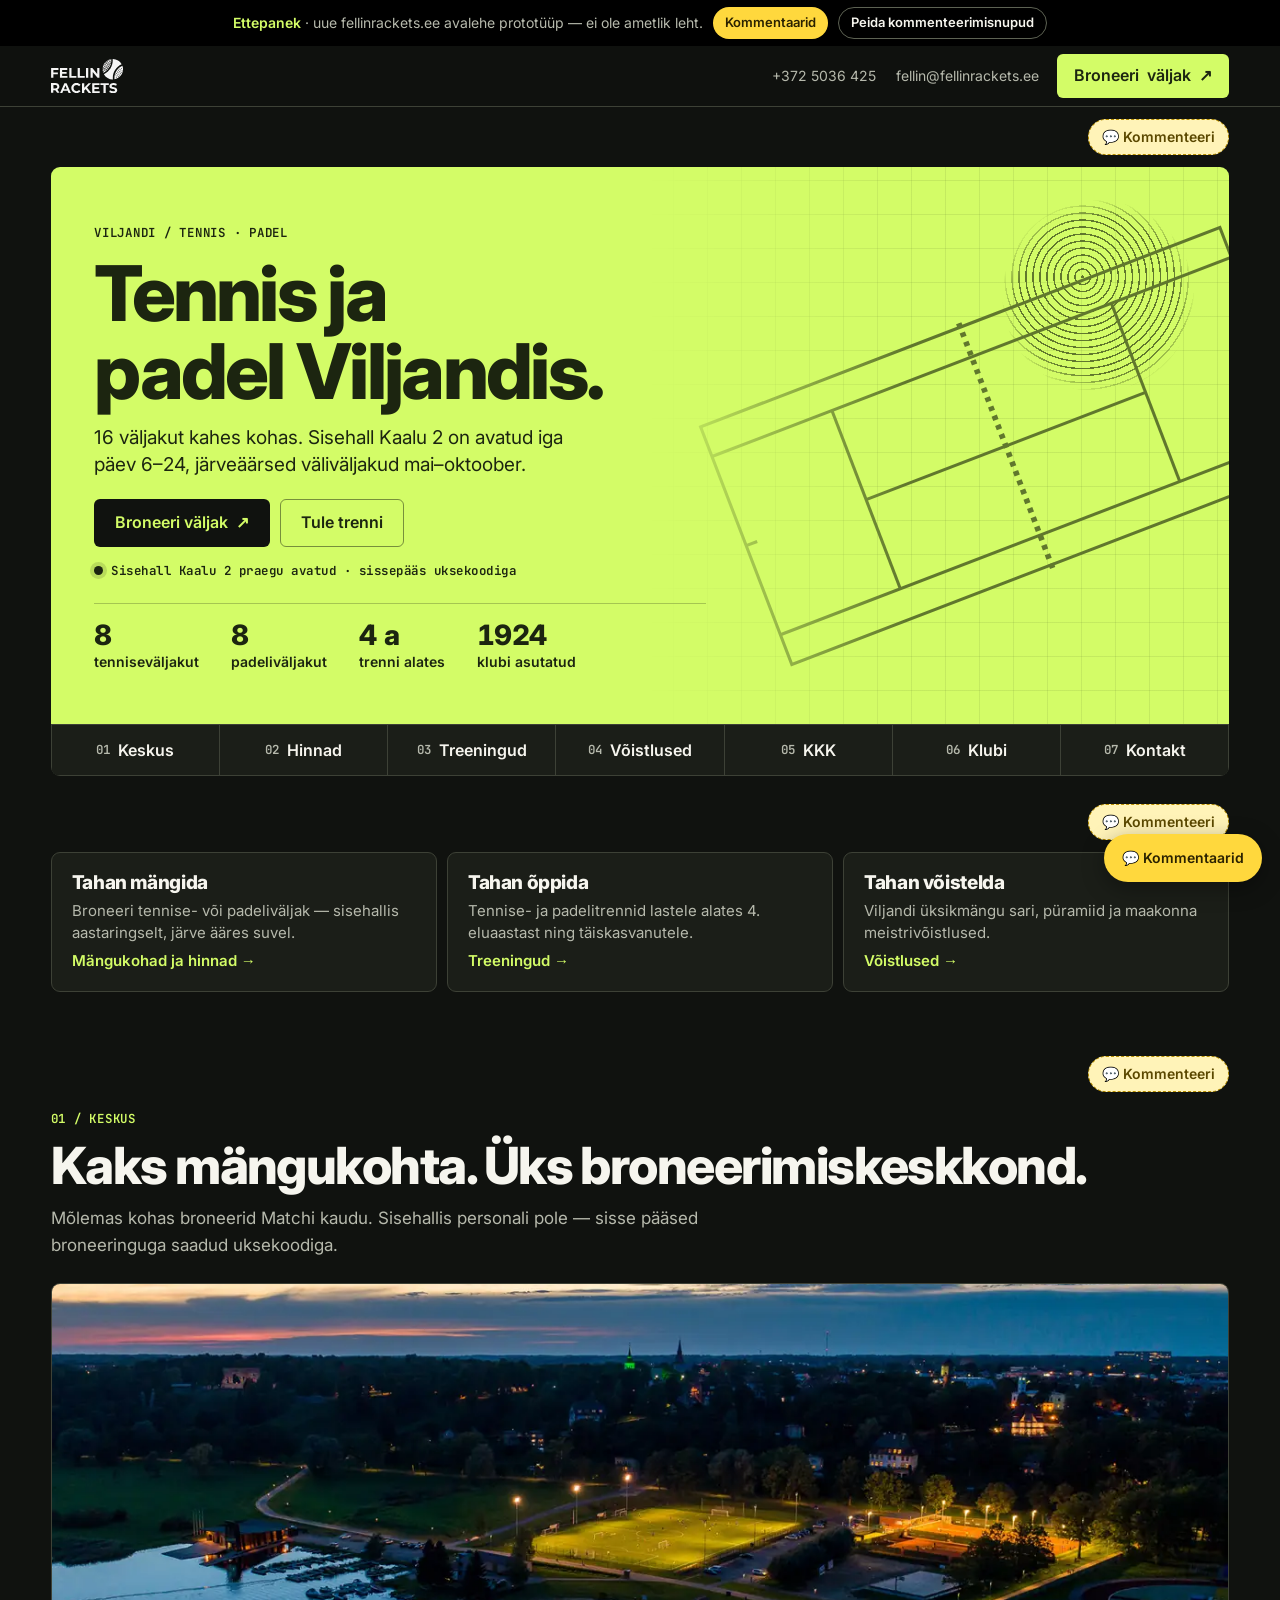
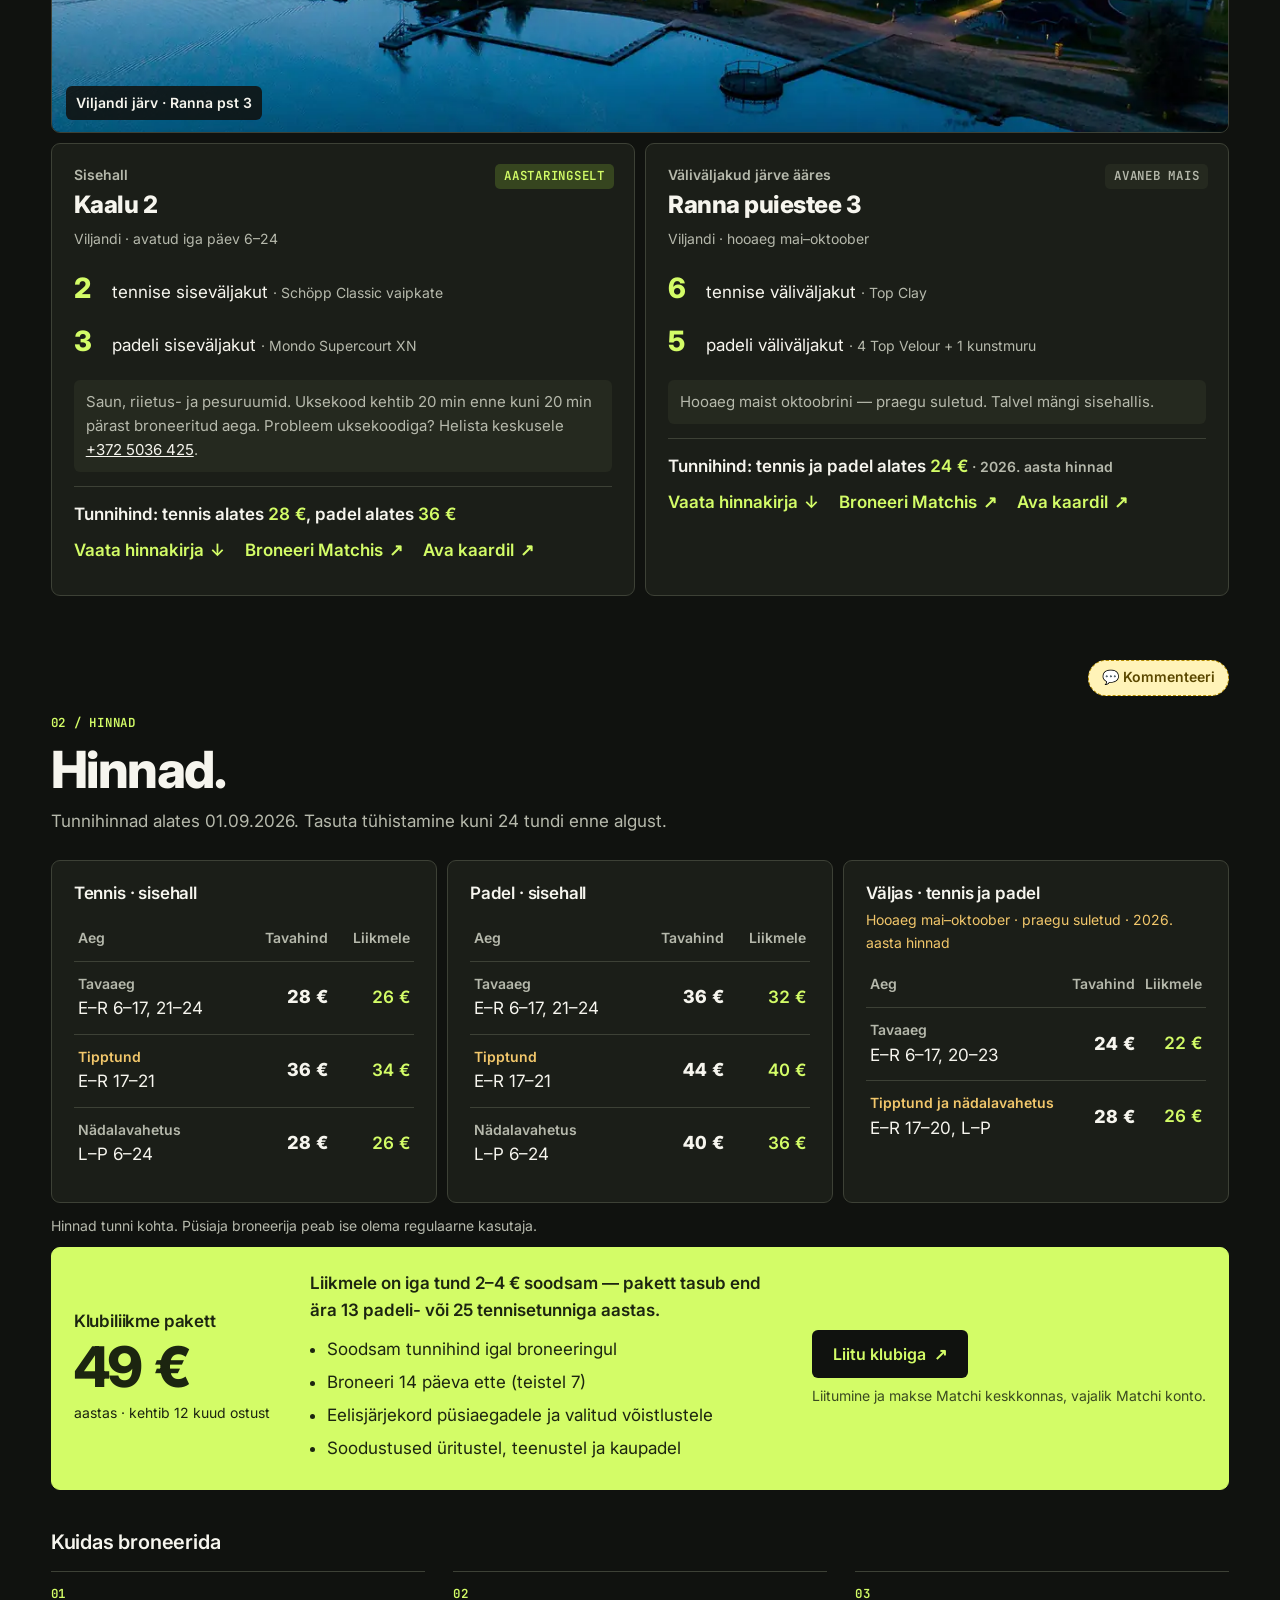
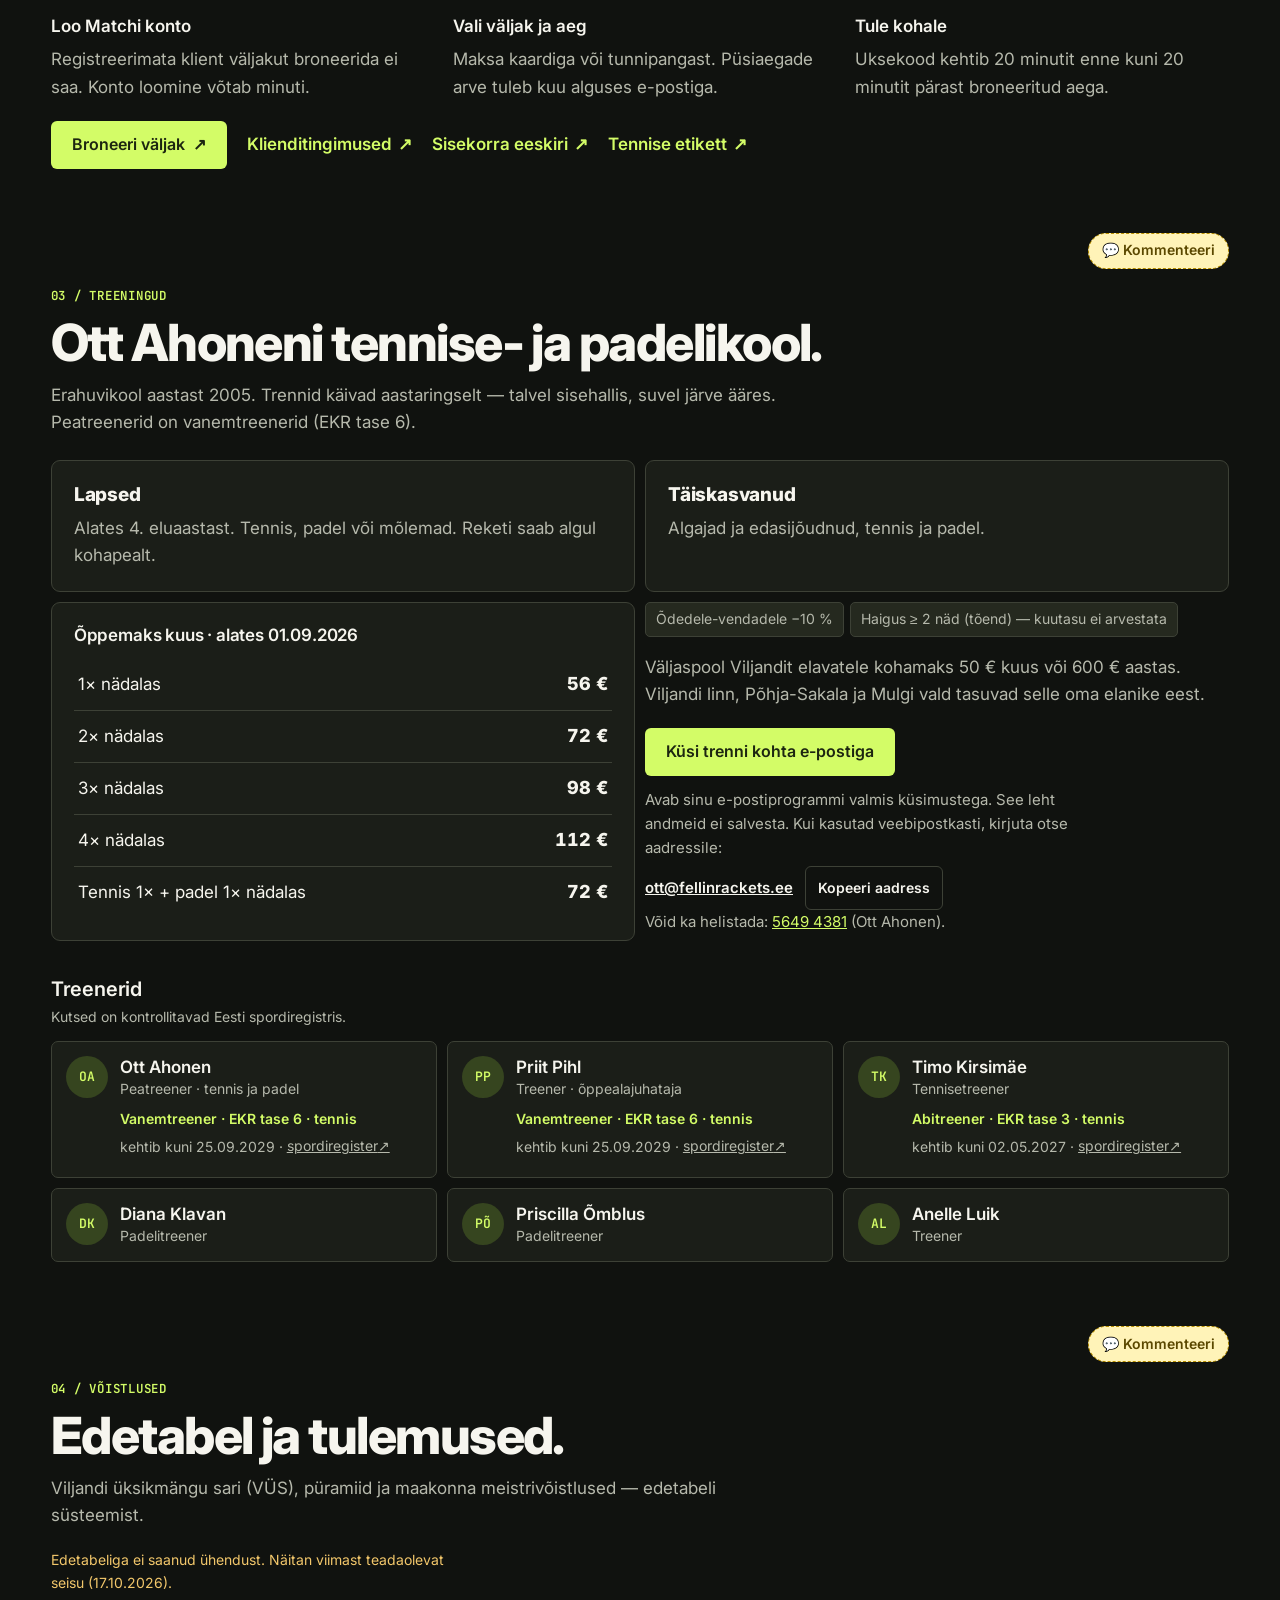
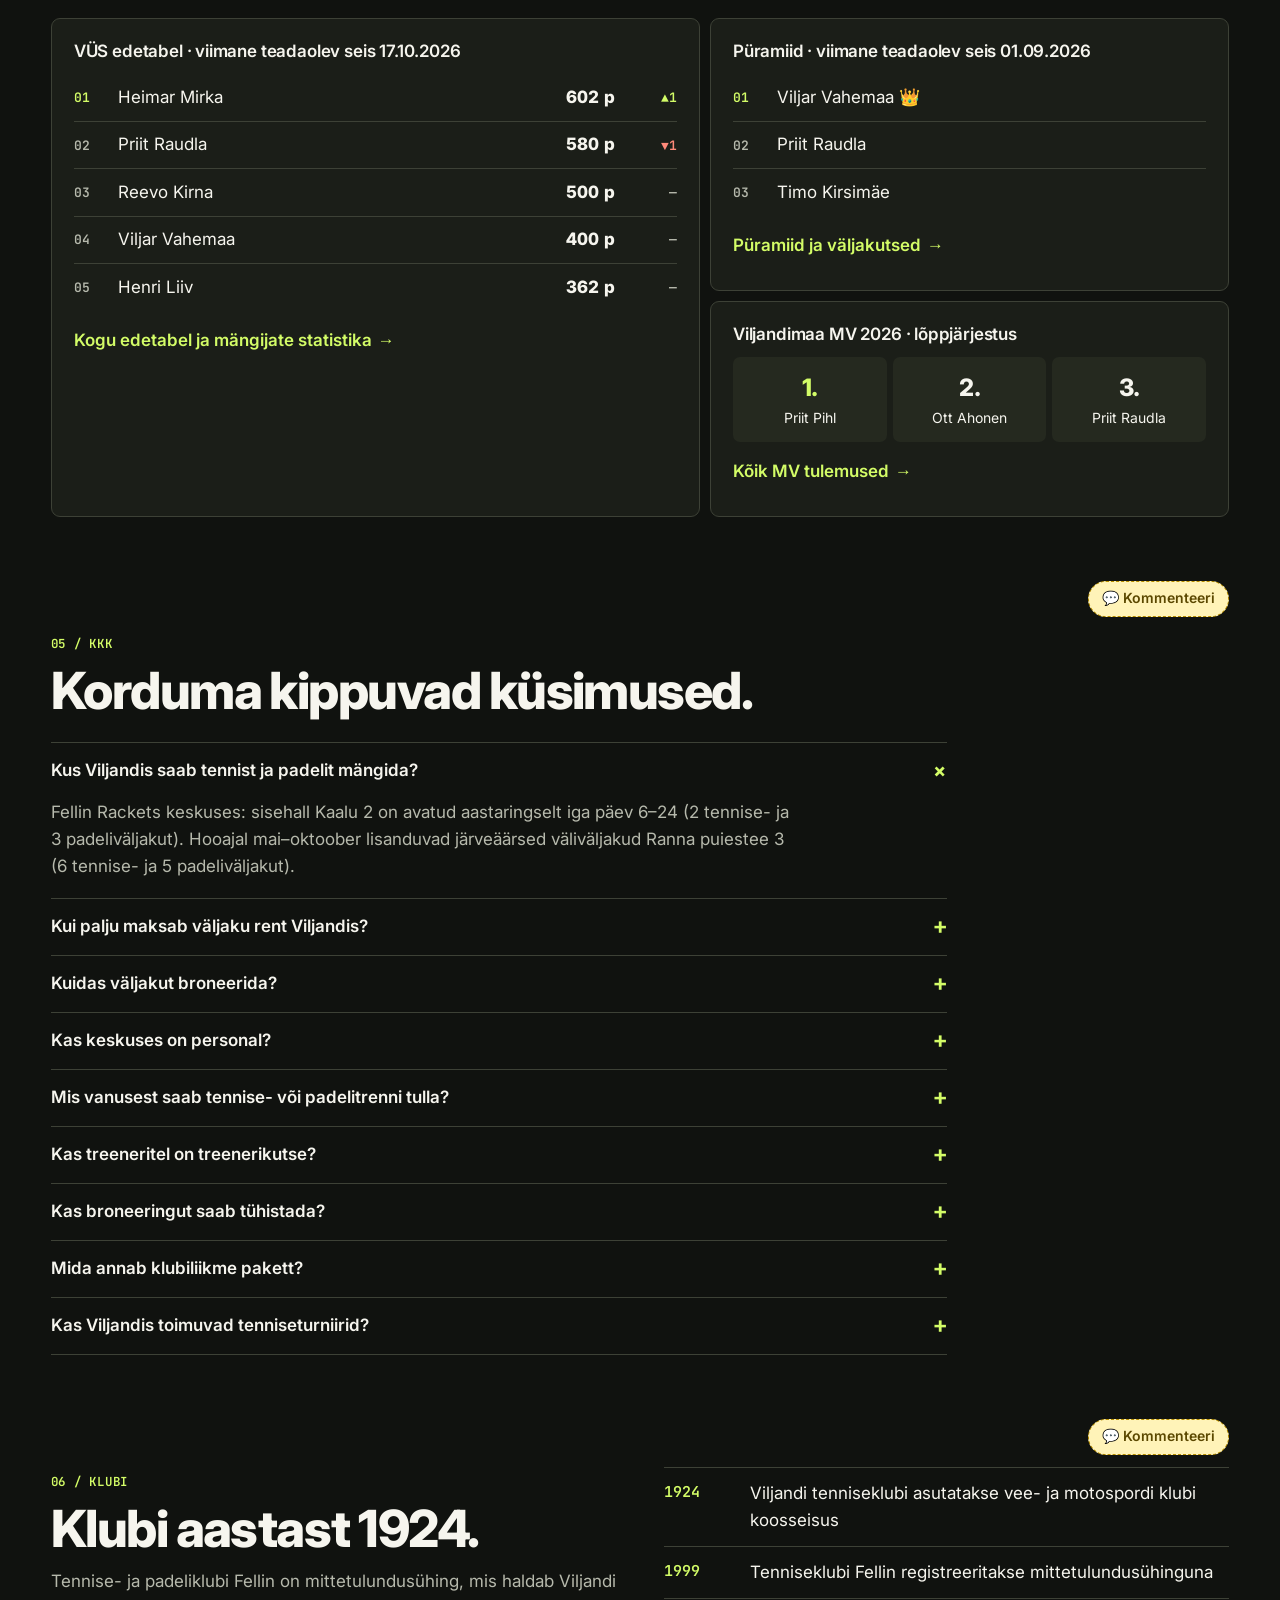
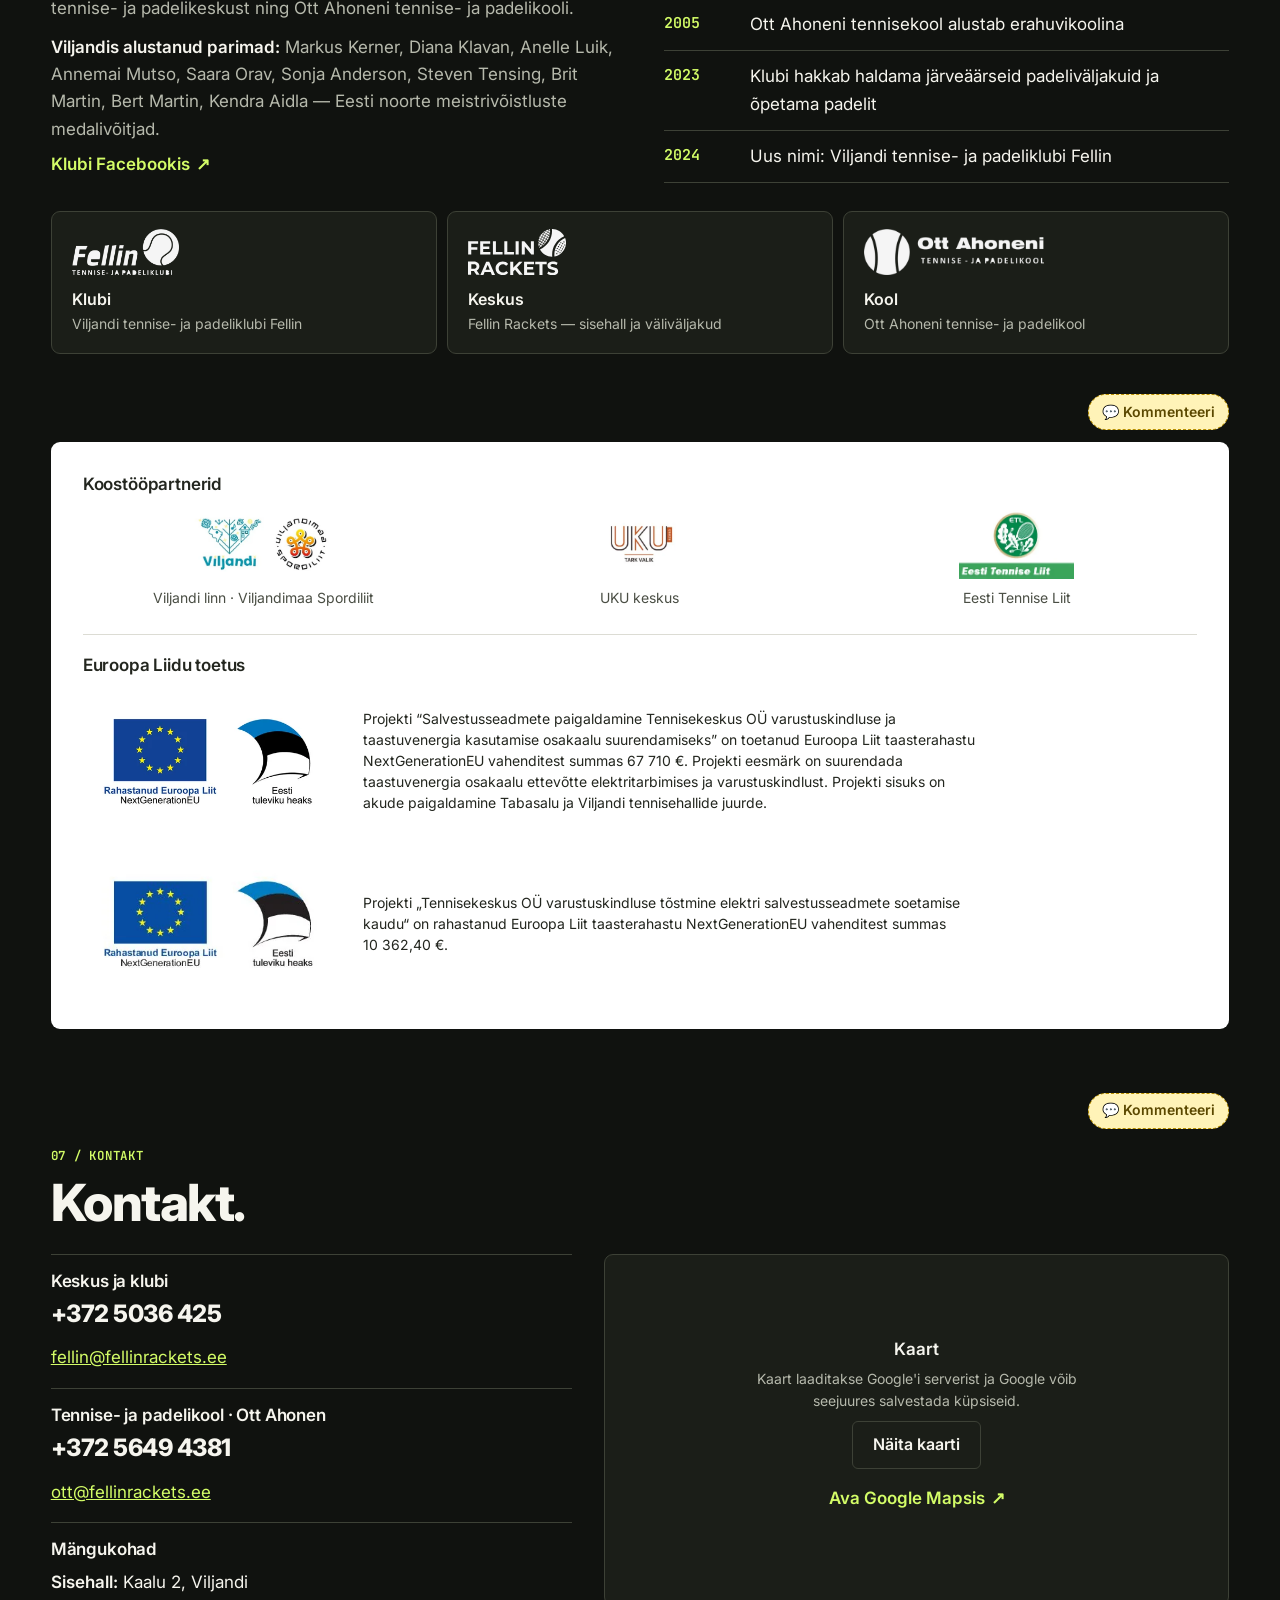
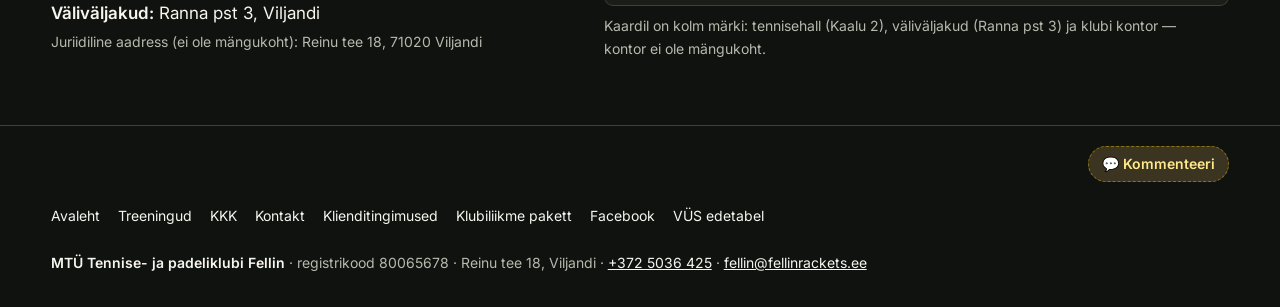
==== commit 068e6bc7: "fellin: versioon 5 — staatiline sisu, hinnad mängukohtades, KKK menüüs - Treenerid, KKK (<details>) " ====
--- a/fellin/index.html
+++ b/fellin/index.html
@@ -151,7 +151,7 @@
           { "@type": "Question", "name": "Mida annab klubiliikme pakett?",
             "acceptedAnswer": { "@type": "Answer", "text": "Pakett maksab 49 € aastas: soodsam tunnihind, broneerimine 14 päeva ette (teistel 7), eelisjärjekord püsiaegadele ja valitud võistlustele ning soodustused üritustel. Liituda saab Matchi keskkonnas." } },
           { "@type": "Question", "name": "Kas Viljandis toimuvad tenniseturniirid?",
-            "acceptedAnswer": { "@type": "Answer", "text": "Jah. Viljandi üksikmängu sari (VÜS) peab etappe regulaarselt läbi hooaja, lisaks toimub püramiidimäng ja Viljandimaa meistrivõistlused. Edetabel ja tulemused uuenevad automaatselt." } }
+            "acceptedAnswer": { "@type": "Answer", "text": "Jah. Viljandi üksikmängu sari (VÜS) peab etappe läbi hooaja, lisaks käib püramiidimäng ja toimuvad Viljandimaa meistrivõistlused. Edetabel ja tulemused uuenevad automaatselt." } }
         ]
       },
       {
@@ -307,7 +307,7 @@
       -webkit-mask-image: radial-gradient(circle, #000 58%, transparent 71%); mask-image: radial-gradient(circle, #000 58%, transparent 71%); }
 
     /* Nummerdatud menüü: ploki all ja kerides kleepuv päise all (P1 p 3) */
-    .atlas-nav { position: sticky; top: var(--head-h); z-index: 15; display: grid; grid-template-columns: repeat(6, minmax(0, 1fr));
+    .atlas-nav { position: sticky; top: var(--head-h); z-index: 15; display: grid; grid-template-columns: repeat(7, minmax(0, 1fr));
       gap: 1px; padding: 1px; background: var(--border); border-radius: 0 0 var(--r) var(--r); overflow: hidden;
       box-shadow: 0 0 0 100vmax var(--base); clip-path: inset(0 -100vmax); }
     .atlas-nav a { min-height: calc(var(--nav-h) - 2px); display: flex; align-items: center; justify-content: center; gap: 8px; padding: 6px 4px;
@@ -339,11 +339,10 @@
     .link-arrow { display: inline-flex; align-items: center; gap: 6px; min-height: 44px; font-weight: 600; text-decoration: none; color: var(--accent); }
     .link-arrow:hover { text-decoration: underline; }
 
-    /* kasutajaülesanded (klubi kolm logo jäävad) */
+    /* kasutajaülesanded: ainult tüpograafia (klubi kolm logo on Klubi osas) */
     .tasks-sec { padding-top: 1.75rem; }
     .task { display: flex; flex-direction: column; gap: .35rem; text-decoration: none; color: inherit; padding: 1.1rem 1.25rem; }
     .task:hover { border-color: var(--border-hover); background: #20241c; }
-    .task img { height: 34px; width: auto; max-width: 160px; object-fit: contain; object-position: left center; margin-bottom: .4rem; filter: brightness(0) invert(.96); }
     .task h3 { margin: 0; font-size: 1.1875rem; font-weight: 800; letter-spacing: -.02em; }
     .task p { margin: 0; color: var(--muted); font-size: .9375rem; line-height: 1.45; }
     .task .go { font-weight: 600; color: var(--accent); font-size: .9375rem; }
@@ -365,6 +364,9 @@
     .courts .n { font-weight: 800; font-size: 1.75rem; letter-spacing: -.03em; min-width: 26px; color: var(--accent); }
     .loc-note { font-size: .9375rem; color: var(--muted); background: var(--panel); border-radius: 6px; padding: 10px 12px; margin: 0 0 .5rem; max-width: none; }
     .loc-note a { color: var(--ink); }
+    .loc-price { margin: .9rem 0 0; padding-top: .9rem; border-top: 1px solid var(--border); font-weight: 600; max-width: none; }
+    .loc-price .num { color: var(--accent); }
+    .loc-links { display: flex; flex-wrap: wrap; gap: 0 20px; }
 
     /* hinnad: kolm tabelit kõrvuti */
     .prices { display: grid; grid-template-columns: repeat(3, minmax(0, 1fr)); gap: 10px; }
@@ -377,12 +379,15 @@
     td.p { font-weight: 800; font-size: 1.125rem; }
     td.m { color: var(--accent); font-weight: 600; }
     tr:last-child td { border-bottom: 0; }
+    .tier { display: block; font-size: var(--fs-small); font-weight: 600; color: var(--muted); }
+    .tier.peak { color: var(--warn); }
     .season { margin: -.4rem 0 .5rem; font-size: var(--fs-small); color: var(--muted); }
     .season.off { color: var(--warn); }
     .member { margin-top: 10px; display: grid; grid-template-columns: auto minmax(0, 1fr) auto; gap: 1rem 2.5rem; align-items: center;
       background: var(--accent); color: var(--on-accent); border-color: var(--accent); }
     .member h3.card-h { color: var(--on-accent); margin: 0; }
     .member .big { font-size: 3.5rem; font-weight: 800; letter-spacing: -.04em; line-height: 1; margin: .4rem 0 .25rem; }
+    .member .payback { margin: 0 0 .75rem; font-weight: 600; max-width: none; }
     .member ul { margin: 0; padding-left: 1.1rem; columns: 2 15rem; column-gap: 2rem; }
     .member li { margin-bottom: .35rem; break-inside: avoid; }
     .member-cta { display: flex; flex-direction: column; align-items: flex-start; gap: .4rem; }
@@ -400,6 +405,12 @@
     .aud p { margin: 0; color: var(--muted); }
     .ask { display: flex; flex-wrap: wrap; align-items: center; gap: .75rem 1.25rem; margin: 1.25rem 0 0; }
     .ask p { margin: 0; color: var(--muted); font-size: .9375rem; max-width: 48ch; }
+    .ask .addr-line { display: flex; flex-wrap: wrap; align-items: center; gap: 4px 12px; margin-top: .4rem; color: var(--ink); }
+    .ask .addr-line a { color: var(--ink); font-weight: 600; display: inline-flex; align-items: center; min-height: 44px; }
+    .copy-btn { min-height: 44px; padding: 0 12px; border-radius: 6px; border: 1px solid var(--border); background: transparent;
+      color: var(--ink); font: 600 var(--fs-small)/1 var(--font); cursor: pointer; }
+    .copy-btn:hover { border-color: var(--border-hover); }
+    .copy-ok { color: var(--accent); font-size: var(--fs-small); font-weight: 600; }
     .chips { display: flex; flex-wrap: wrap; gap: 6px; margin: 0 0 1rem; padding: 0; list-style: none; }
     .chip { font-size: var(--fs-small); padding: 5px 10px; border-radius: 5px; background: var(--panel); color: var(--muted); border: 1px solid var(--border); }
     .coaches { display: grid; grid-template-columns: repeat(3, minmax(0, 1fr)); gap: 10px; margin: .75rem 0 0; padding: 0; list-style: none; }
@@ -419,6 +430,10 @@
     .rank-list li { display: grid; grid-template-columns: 34px 1fr auto 52px; gap: 10px; align-items: center; padding: .6rem 0; border-bottom: 1px solid var(--border); }
     .rank-list li:last-child { border-bottom: 0; }
     .rank-list .empty { display: block; color: var(--muted); }
+    /* Ruum on reserveeritud ka enne värskete andmete saabumist — leht ei hüppa */
+    #vus-list { min-height: 14.5rem; }
+    #pyr-list { min-height: 8.7rem; }
+    .rank-list li.pyr { grid-template-columns: 34px 1fr; }
     .rk { font: 600 .8125rem/1 var(--mono); color: var(--muted); }
     .rank-list li:first-child .rk { color: var(--accent); }
     .pts { font-weight: 800; }
@@ -447,17 +462,26 @@
     .timeline { list-style: none; padding: 0; margin: 0; border-top: 1px solid var(--border); }
     .timeline li { display: grid; grid-template-columns: 4.5rem minmax(0, 1fr); gap: 14px; padding: .75rem 0; border-bottom: 1px solid var(--border); }
     .timeline b { font: 600 .9375rem/1.6 var(--mono); color: var(--accent); }
-
-    /* toetajad ja partnerid — üks kompaktne hele riba */
+    /* Klubi · Keskus · Kool — klubi kolm logo */
+    .brands { display: grid; grid-template-columns: repeat(3, minmax(0, 1fr)); gap: 10px; margin: 1.5rem 0 0; padding: 0; list-style: none; }
+    .brands li { display: flex; flex-direction: column; justify-content: space-between; gap: .75rem; padding: 1.1rem 1.25rem;
+      background: var(--surface); border: 1px solid var(--border); border-radius: var(--r); min-width: 0; }
+    .brands img { height: 46px; width: auto; max-width: 100%; object-fit: contain; object-position: left center; filter: brightness(0) invert(.96); }
+    .brands span { font-size: var(--fs-small); color: var(--muted); }
+    .brands b { display: block; color: var(--ink); font-weight: 600; font-size: 1rem; }
+
+    /* koostööpartnerid ja EL-i toetus — üks hele riba; EL-i embleem jääb partnerite logodest suuremaks */
     .band { background: var(--paper); color: var(--paper-ink); border-radius: var(--r); padding: clamp(1.25rem, 3vw, 2rem); display: grid; gap: 1.5rem; }
     .band a { color: var(--paper-ink); }
     .band h3.card-h { color: var(--paper-ink); margin: 0; }
-    .eu-list { display: grid; grid-template-columns: repeat(2, minmax(0, 1fr)); gap: 1.5rem 2rem; }
-    .eu-item img { width: 190px; margin-bottom: .6rem; }
+    .eu { border-top: 1px solid var(--paper-line); padding-top: 1.25rem; }
+    .eu-list { display: grid; gap: 1rem; margin-top: .75rem; }
+    .eu-item { display: grid; grid-template-columns: 260px minmax(0, 1fr); gap: 1.25rem; align-items: center; }
+    .eu-item img { width: 260px; }
     .eu-item p { margin: 0; font-size: var(--fs-small); line-height: 1.5; color: var(--paper-ink); }
-    .partners { display: grid; grid-template-columns: repeat(3, minmax(0, 1fr)); gap: 1rem; border-top: 1px solid var(--paper-line); padding-top: 1.25rem; }
+    .partners { display: grid; grid-template-columns: repeat(3, minmax(0, 1fr)); gap: 1rem; }
     .partner { display: flex; flex-direction: column; align-items: center; justify-content: flex-end; gap: .5rem; text-decoration: none; min-height: 44px; }
-    .partner img { max-height: 88px; width: auto; }
+    .partner img { max-height: 72px; width: auto; }
     .partner span { font-size: var(--fs-small); color: var(--paper-muted); text-align: center; }
 
     /* kontakt */
@@ -517,6 +541,9 @@
       .rank-list li { grid-template-columns: 28px 1fr auto 44px; }
       .loc-tag { position: static; display: inline-block; margin-bottom: .75rem; }
       .loc h3 { padding-right: 0; }
+      .brands { grid-template-columns: minmax(0, 1fr); }
+      .eu-item { grid-template-columns: minmax(0, 1fr); gap: .6rem; }
+      .eu-item img { width: min(260px, 100%); }
     }
     @media (max-width: 480px) {
       .intro-cta .btn { flex: 1 1 100%; }
@@ -542,14 +569,15 @@
       <a class="btn btn-accent" href="https://www.matchi.se/facilities/viljanditennis" rel="noopener">Broneeri<span class="book-extra"> väljak</span><span aria-hidden="true"> ↗</span><span class="vh"> (Matchi)</span></a>
       <button class="menu-btn" type="button" id="menu-btn" aria-expanded="false" aria-controls="mobile-menu"><span class="bars" aria-hidden="true"></span>Menüü</button>
     </div>
-    <nav class="mobile-menu" id="mobile-menu" aria-label="Peamenüü" hidden>
+    <nav class="mobile-menu" id="mobile-menu" aria-label="Lehe sisukord" hidden>
       <ul>
         <li><a href="#keskus"><span aria-hidden="true">01</span>Keskus</a></li>
         <li><a href="#hinnad"><span aria-hidden="true">02</span>Hinnad</a></li>
         <li><a href="#kool"><span aria-hidden="true">03</span>Treeningud</a></li>
         <li><a href="#voistlused"><span aria-hidden="true">04</span>Võistlused</a></li>
-        <li><a href="#klubi"><span aria-hidden="true">05</span>Klubi</a></li>
-        <li><a href="#kontakt"><span aria-hidden="true">06</span>Kontakt</a></li>
+        <li><a href="#kkk"><span aria-hidden="true">05</span>KKK</a></li>
+        <li><a href="#klubi"><span aria-hidden="true">06</span>Klubi</a></li>
+        <li><a href="#kontakt"><span aria-hidden="true">07</span>Kontakt</a></li>
       </ul>
     </nav>
   </header>
@@ -566,10 +594,10 @@
             <a class="btn btn-ink" href="https://www.matchi.se/facilities/viljanditennis" rel="noopener">Broneeri väljak<span aria-hidden="true"> ↗</span></a>
             <a class="btn btn-ghost-dark" href="#kool">Tule trenni</a>
           </div>
-          <div class="status"><i id="hall-dot" aria-hidden="true"></i><span id="hall-status">Sisehall avatud iga päev 6–24</span></div>
+          <div class="status"><i id="hall-dot" aria-hidden="true"></i><span id="hall-status">Sisehall Kaalu 2 · sissepääs uksekoodiga</span></div>
           <dl class="intro-facts">
-            <div><dt>väljakut</dt><dd class="num">16</dd></div>
-            <div><dt>sisehall avatud</dt><dd class="num">6–24</dd></div>
+            <div><dt>tenniseväljakut</dt><dd class="num">8</dd></div>
+            <div><dt>padeliväljakut</dt><dd class="num">8</dd></div>
             <div><dt>trenni alates</dt><dd class="num">4 a</dd></div>
             <div><dt>klubi asutatud</dt><dd class="num">1924</dd></div>
           </dl>
@@ -586,33 +614,31 @@
         </div>
       </div>
     </section>
-    <nav class="atlas-nav" id="atlas-nav" aria-label="Peamenüü">
+    <nav class="atlas-nav" id="atlas-nav" aria-label="Lehe sisukord">
       <a href="#keskus"><span aria-hidden="true">01</span>Keskus</a>
       <a href="#hinnad"><span aria-hidden="true">02</span>Hinnad</a>
       <a href="#kool"><span aria-hidden="true">03</span>Treeningud</a>
       <a href="#voistlused"><span aria-hidden="true">04</span>Võistlused</a>
-      <a href="#klubi"><span aria-hidden="true">05</span>Klubi</a>
-      <a href="#kontakt"><span aria-hidden="true">06</span>Kontakt</a>
+      <a href="#kkk"><span aria-hidden="true">05</span>KKK</a>
+      <a href="#klubi"><span aria-hidden="true">06</span>Klubi</a>
+      <a href="#kontakt"><span aria-hidden="true">07</span>Kontakt</a>
     </nav>
 
-    <!-- ===== 2. KASUTAJAÜLESANDED (klubi kolm logo) ===== -->
+    <!-- ===== 2. KASUTAJAÜLESANDED ===== -->
     <section class="tasks-sec" data-osa="sambad" data-osa-nimi="Mida soovid teha?" aria-labelledby="h-sambad">
       <h2 class="vh" id="h-sambad">Mida soovid teha?</h2>
       <div class="grid-3">
         <a class="card task" href="#keskus">
-          <img src="img/fellin-rackets-logo.svg" alt="Fellin Rackets" width="1267" height="594" loading="lazy" />
           <h3>Tahan mängida</h3>
-          <p>Broneeri tennise- või padeliväljak — sisehall on avatud iga päev 6–24.</p>
+          <p>Broneeri tennise- või padeliväljak — sisehallis aastaringselt, järve ääres suvel.</p>
           <span class="go">Mängukohad ja hinnad <span aria-hidden="true">→</span></span>
         </a>
         <a class="card task" href="#kool">
-          <img src="img/ott-ahoneni-logo.webp" alt="Ott Ahoneni tennise- ja padelikool" width="500" height="128" loading="lazy" />
           <h3>Tahan õppida</h3>
           <p>Tennise- ja padelitrennid lastele alates 4. eluaastast ning täiskasvanutele.</p>
           <span class="go">Treeningud <span aria-hidden="true">→</span></span>
         </a>
         <a class="card task" href="#voistlused">
-          <img src="img/fellin-klubi-logo.webp" alt="Fellin tennise- ja padeliklubi" width="400" height="172" loading="lazy" />
           <h3>Tahan võistelda</h3>
           <p>Viljandi üksikmängu sari, püramiid ja maakonna meistrivõistlused.</p>
           <span class="go">Võistlused <span aria-hidden="true">→</span></span>
@@ -647,8 +673,12 @@
           </ul>
           <p class="loc-note">Saun, riietus- ja pesuruumid. Uksekood kehtib 20 min enne kuni 20 min pärast broneeritud aega.
             Probleem uksekoodiga? Helista keskusele <a href="tel:+3725036425">+372 5036 425</a>.</p>
-          <a class="link-arrow" href="https://www.google.com/maps/search/?api=1&amp;query=Kaalu+2+Viljandi" rel="noopener"
-             aria-label="Ava sisehall Kaalu 2 Google Mapsis">Ava kaardil <span aria-hidden="true">↗</span></a>
+          <p class="loc-price">Tunnihind: tennis alates <span class="num">28 €</span>, padel alates <span class="num">36 €</span></p>
+          <div class="loc-links">
+            <a class="link-arrow" href="#hinnad">Vaata hinnakirja <span aria-hidden="true">↓</span></a>
+            <a class="link-arrow" href="https://www.matchi.se/facilities/viljanditennis" rel="noopener">Broneeri Matchis <span aria-hidden="true">↗</span></a>
+            <a class="link-arrow" href="https://www.google.com/maps/search/?api=1&amp;query=Kaalu+2+Viljandi" rel="noopener">Ava kaardil <span aria-hidden="true">↗</span><span class="vh"> (sisehall Kaalu 2, Google Maps)</span></a>
+          </div>
         </article>
         <article class="card loc">
           <span class="loc-tag" id="out-tag">Mai–okt</span>
@@ -659,8 +689,12 @@
             <li><span class="n">5</span><span>padeli väliväljakut <span class="muted small">· 4 Top Velour + 1 kunstmuru</span></span></li>
           </ul>
           <p class="loc-note" id="out-note">Avatud hooajal maist oktoobrini iga päev.</p>
-          <a class="link-arrow" href="https://www.google.com/maps/search/?api=1&amp;query=Ranna+puiestee+3+Viljandi" rel="noopener"
-             aria-label="Ava väliväljakud Ranna puiestee 3 Google Mapsis">Ava kaardil <span aria-hidden="true">↗</span></a>
+          <p class="loc-price">Tunnihind: tennis ja padel alates <span class="num">24 €</span> <span class="muted small">· 2026. aasta hinnad</span></p>
+          <div class="loc-links">
+            <a class="link-arrow" href="#hinnad">Vaata hinnakirja <span aria-hidden="true">↓</span></a>
+            <a class="link-arrow" href="https://www.matchi.se/facilities/viljanditennis" rel="noopener">Broneeri Matchis <span aria-hidden="true">↗</span></a>
+            <a class="link-arrow" href="https://www.google.com/maps/search/?api=1&amp;query=Ranna+puiestee+3+Viljandi" rel="noopener">Ava kaardil <span aria-hidden="true">↗</span><span class="vh"> (väliväljakud Ranna puiestee 3, Google Maps)</span></a>
+          </div>
         </article>
       </div>
     </section>
@@ -680,9 +714,9 @@
           <table aria-labelledby="h-tennis">
             <thead><tr><th scope="col">Aeg</th><th scope="col" class="p">Tavahind</th><th scope="col" class="m">Liikmele</th></tr></thead>
             <tbody>
-              <tr><td>E–R 6–17, 21–24</td><td class="p num">28 €</td><td class="m num">26 €</td></tr>
-              <tr><td>E–R 17–21</td><td class="p num">36 €</td><td class="m num">34 €</td></tr>
-              <tr><td>L–P 6–24</td><td class="p num">28 €</td><td class="m num">26 €</td></tr>
+              <tr><td><span class="tier">Tavaaeg</span>E–R 6–17, 21–24</td><td class="p num">28 €</td><td class="m num">26 €</td></tr>
+              <tr><td><span class="tier peak">Tipptund</span>E–R 17–21</td><td class="p num">36 €</td><td class="m num">34 €</td></tr>
+              <tr><td><span class="tier">Nädalavahetus</span>L–P 6–24</td><td class="p num">28 €</td><td class="m num">26 €</td></tr>
             </tbody>
           </table>
         </div>
@@ -691,9 +725,9 @@
           <table aria-labelledby="h-padel">
             <thead><tr><th scope="col">Aeg</th><th scope="col" class="p">Tavahind</th><th scope="col" class="m">Liikmele</th></tr></thead>
             <tbody>
-              <tr><td>E–R 6–17, 21–24</td><td class="p num">36 €</td><td class="m num">32 €</td></tr>
-              <tr><td>E–R 17–21</td><td class="p num">44 €</td><td class="m num">40 €</td></tr>
-              <tr><td>L–P 6–24</td><td class="p num">40 €</td><td class="m num">36 €</td></tr>
+              <tr><td><span class="tier">Tavaaeg</span>E–R 6–17, 21–24</td><td class="p num">36 €</td><td class="m num">32 €</td></tr>
+              <tr><td><span class="tier peak">Tipptund</span>E–R 17–21</td><td class="p num">44 €</td><td class="m num">40 €</td></tr>
+              <tr><td><span class="tier">Nädalavahetus</span>L–P 6–24</td><td class="p num">40 €</td><td class="m num">36 €</td></tr>
             </tbody>
           </table>
         </div>
@@ -703,13 +737,13 @@
           <table aria-labelledby="h-valjas">
             <thead><tr><th scope="col">Aeg</th><th scope="col" class="p">Tavahind</th><th scope="col" class="m">Liikmele</th></tr></thead>
             <tbody>
-              <tr><td>E–R 6–17, 20–23</td><td class="p num">24 €</td><td class="m num">22 €</td></tr>
-              <tr><td>E–R 17–20, L–P</td><td class="p num">28 €</td><td class="m num">26 €</td></tr>
+              <tr><td><span class="tier">Tavaaeg</span>E–R 6–17, 20–23</td><td class="p num">24 €</td><td class="m num">22 €</td></tr>
+              <tr><td><span class="tier peak">Tipptund ja nädalavahetus</span>E–R 17–20, L–P</td><td class="p num">28 €</td><td class="m num">26 €</td></tr>
             </tbody>
           </table>
         </div>
       </div>
-      <p class="muted small" style="margin: .75rem 0 0;">Hinnad tunni kohta. Tipptund on E–R 17–21 (väljas 17–20). Püsiaja broneerija peab ise olema regulaarne kasutaja.</p>
+      <p class="muted small" style="margin: .75rem 0 0;">Hinnad tunni kohta. Püsiaja broneerija peab ise olema regulaarne kasutaja.</p>
 
       <div class="card member">
         <div>
@@ -717,12 +751,15 @@
           <div class="big num">49 €</div>
           <span class="small">aastas · kehtib 12 kuud ostust</span>
         </div>
-        <ul>
-          <li>Soodsam tunnihind igal broneeringul</li>
-          <li>Broneeri 14 päeva ette (teistel 7)</li>
-          <li>Eelisjärjekord püsiaegadele ja valitud võistlustele</li>
-          <li>Soodustused üritustel, teenustel ja kaupadel</li>
-        </ul>
+        <div>
+          <p class="payback">Liikmele on iga tund 2–4 € soodsam — pakett tasub end ära 13 padeli- või 25 tennisetunniga aastas.</p>
+          <ul>
+            <li>Soodsam tunnihind igal broneeringul</li>
+            <li>Broneeri 14 päeva ette (teistel 7)</li>
+            <li>Eelisjärjekord püsiaegadele ja valitud võistlustele</li>
+            <li>Soodustused üritustel, teenustel ja kaupadel</li>
+          </ul>
+        </div>
         <div class="member-cta">
           <a class="btn btn-ink" href="https://www.matchi.se/facilities/membership/viljanditennis" rel="noopener">Liitu klubiga<span aria-hidden="true"> ↗</span></a>
           <span class="small">Liitumine ja makse Matchi keskkonnas, vajalik Matchi konto.</span>
@@ -737,9 +774,9 @@
       </ol>
       <div class="row-links">
         <a class="btn btn-accent" href="https://www.matchi.se/facilities/viljanditennis" rel="noopener">Broneeri väljak<span aria-hidden="true"> ↗</span></a>
-        <a class="link-arrow" href="https://www.fellinrackets.ee/keskus/klienditingimused/">Klienditingimused</a>
-        <a class="link-arrow" href="https://www.fellinrackets.ee/keskus/sisekorra-eeskiri/">Sisekorra eeskiri</a>
-        <a class="link-arrow" href="https://www.fellinrackets.ee/keskus/tennise-etikett/">Tennise etikett</a>
+        <a class="link-arrow" href="https://www.fellinrackets.ee/keskus/klienditingimused/">Klienditingimused <span aria-hidden="true">↗</span></a>
+        <a class="link-arrow" href="https://www.fellinrackets.ee/keskus/sisekorra-eeskiri/">Sisekorra eeskiri <span aria-hidden="true">↗</span></a>
+        <a class="link-arrow" href="https://www.fellinrackets.ee/keskus/tennise-etikett/">Tennise etikett <span aria-hidden="true">↗</span></a>
       </div>
     </section>
 
@@ -787,14 +824,42 @@
           <div class="ask">
             <a class="btn btn-accent" id="trenni-kiri"
                href="mailto:ott@fellinrackets.ee?subject=Trenni%20kohta&amp;body=Tere!%0A%0ASoovin%20infot%20trenni%20kohta.%0A%0ANimi%3A%20%0ATelefon%20v%C3%B5i%20e-post%3A%20%0ASpordiala%20(tennis%20%2F%20padel)%3A%20%0ALaps%20v%C3%B5i%20t%C3%A4iskasvanu%20(lapse%20vanus)%3A%20%0AKogemus%20(algaja%20%2F%20m%C3%A4nginud%20varem)%3A%20%0ASobivad%20p%C3%A4evad%20ja%20kellaajad%3A%20%0A">Küsi trenni kohta e-postiga</a>
-            <p>Avab sinu e-postiprogrammi valmis küsimustega. See leht andmeid ei salvesta.
-              Võid ka helistada: <a href="tel:+37256494381">5649 4381</a> (Ott Ahonen).</p>
+            <div>
+              <p>Avab sinu e-postiprogrammi valmis küsimustega. See leht andmeid ei salvesta.
+                Kui kasutad veebipostkasti, kirjuta otse aadressile:</p>
+              <p class="addr-line">
+                <a href="mailto:ott@fellinrackets.ee">ott@fellinrackets.ee</a>
+                <button class="copy-btn" type="button" data-copy="ott@fellinrackets.ee" hidden>Kopeeri aadress</button>
+                <span class="copy-ok" role="status"></span>
+              </p>
+              <p>Võid ka helistada: <a href="tel:+37256494381">5649 4381</a> (Ott Ahonen).</p>
+            </div>
           </div>
         </div>
       </div>
       <h3 style="margin: 2.25rem 0 0;">Treenerid</h3>
       <p class="muted small" style="margin: .25rem 0 0;">Kutsed on kontrollitavad Eesti spordiregistris.</p>
-      <ul class="coaches" id="coaches"></ul>
+      <!-- Kutsed: Eesti spordiregister, seis 09.11.2026 -->
+      <ul class="coaches" id="coaches">
+        <li class="coach"><span class="avatar" aria-hidden="true">OA</span>
+          <div><b>Ott Ahonen</b><span class="role">Peatreener · tennis ja padel</span>
+            <div class="kutse">Vanemtreener · EKR tase 6 · tennis<span class="kuni">kehtib kuni 25.09.2029 ·
+              <a href="https://www.spordiregister.ee/et/treener/2972/ott_ahonen" rel="noopener"><span class="vh">Ott Ahoneni kutse: </span>spordiregister<span aria-hidden="true"> ↗</span></a></span></div></div></li>
+        <li class="coach"><span class="avatar" aria-hidden="true">PP</span>
+          <div><b>Priit Pihl</b><span class="role">Treener · õppealajuhataja</span>
+            <div class="kutse">Vanemtreener · EKR tase 6 · tennis<span class="kuni">kehtib kuni 25.09.2029 ·
+              <a href="https://www.spordiregister.ee/et/treener/6853/priit_pihl" rel="noopener"><span class="vh">Priit Pihli kutse: </span>spordiregister<span aria-hidden="true"> ↗</span></a></span></div></div></li>
+        <li class="coach"><span class="avatar" aria-hidden="true">TK</span>
+          <div><b>Timo Kirsimäe</b><span class="role">Tennisetreener</span>
+            <div class="kutse">Abitreener · EKR tase 3 · tennis<span class="kuni">kehtib kuni 02.05.2027 ·
+              <a href="https://www.spordiregister.ee/et/treener/9793/timo_kirsimae" rel="noopener"><span class="vh">Timo Kirsimäe kutse: </span>spordiregister<span aria-hidden="true"> ↗</span></a></span></div></div></li>
+        <li class="coach"><span class="avatar" aria-hidden="true">DK</span>
+          <div><b>Diana Klavan</b><span class="role">Padelitreener</span></div></li>
+        <li class="coach"><span class="avatar" aria-hidden="true">PÕ</span>
+          <div><b>Priscilla Õmblus</b><span class="role">Padelitreener</span></div></li>
+        <li class="coach"><span class="avatar" aria-hidden="true">AL</span>
+          <div><b>Anelle Luik</b><span class="role">Treener</span></div></li>
+      </ul>
     </section>
 
     <!-- ===== 6. VÕISTLUSED — integratsioon viljandi-edetabeli süsteemiga ===== -->
@@ -805,18 +870,29 @@
           <h2 id="h-voistlused">Edetabel ja tulemused.</h2>
           <p class="sec-sub">Viljandi üksikmängu sari (VÜS), püramiid ja maakonna meistrivõistlused — edetabeli süsteemist.</p>
         </div>
-        <p class="data-status" id="data-status" role="status">Laadin edetabeli andmeid…</p>
+        <p class="data-status" id="data-status" role="status" data-asof="17.10.2026">Viimane teadaolev seis 17.10.2026.</p>
       </div>
       <div class="comp">
         <div class="card">
           <h3 class="card-h">VÜS edetabel · <span id="vus-asof">viimane teadaolev seis 17.10.2026</span></h3>
-          <ol class="rank-list" id="vus-list"></ol>
+          <!-- Varuandmed (edetabel 17.10.2026): näha ka ilma JavaScriptita; värske seis asendab need -->
+          <ol class="rank-list" id="vus-list">
+            <li><span class="rk num" aria-hidden="true">01</span><span>Heimar Mirka</span><span class="pts num">602 p</span><span class="dl up"><span aria-hidden="true">▲</span>1<span class="vh"> kohta üles</span></span></li>
+            <li><span class="rk num" aria-hidden="true">02</span><span>Priit Raudla</span><span class="pts num">580 p</span><span class="dl down"><span aria-hidden="true">▼</span>1<span class="vh"> kohta alla</span></span></li>
+            <li><span class="rk num" aria-hidden="true">03</span><span>Reevo Kirna</span><span class="pts num">500 p</span><span class="dl eq"><span aria-hidden="true">—</span><span class="vh">muutuseta</span></span></li>
+            <li><span class="rk num" aria-hidden="true">04</span><span>Viljar Vahemaa</span><span class="pts num">400 p</span><span class="dl eq"><span aria-hidden="true">—</span><span class="vh">muutuseta</span></span></li>
+            <li><span class="rk num" aria-hidden="true">05</span><span>Henri Liiv</span><span class="pts num">362 p</span><span class="dl eq"><span aria-hidden="true">—</span><span class="vh">muutuseta</span></span></li>
+          </ol>
           <a class="link-arrow" href="https://viljandi-edetabel.pages.dev/" rel="noopener">Kogu edetabel ja mängijate statistika <span aria-hidden="true">→</span></a>
         </div>
         <div class="side-stack">
           <div class="card">
-            <h3 class="card-h">Püramiid · <span id="pyr-asof">viimane teadaolev seis</span></h3>
-            <ol class="rank-list" id="pyr-list"></ol>
+            <h3 class="card-h">Püramiid · <span id="pyr-asof">viimane teadaolev seis 01.09.2026</span></h3>
+            <ol class="rank-list" id="pyr-list">
+              <li class="pyr"><span class="rk num" aria-hidden="true">01</span><span>Viljar Vahemaa <span aria-hidden="true">👑</span><span class="vh">(püramiidi tipp)</span></span></li>
+              <li class="pyr"><span class="rk num" aria-hidden="true">02</span><span>Priit Raudla</span></li>
+              <li class="pyr"><span class="rk num" aria-hidden="true">03</span><span>Timo Kirsimäe</span></li>
+            </ol>
             <a class="link-arrow" href="https://viljandi-edetabel.pages.dev/puramiid.html" rel="noopener">Püramiid ja väljakutsed <span aria-hidden="true">→</span></a>
           </div>
           <div class="card">
@@ -836,18 +912,38 @@
     <section id="kkk" class="faq" data-osa="kkk" data-osa-nimi="Korduma kippuvad küsimused" aria-labelledby="h-kkk">
       <div class="sec-head">
         <div>
-          <span class="label">KKK</span>
+          <span class="label">05 / KKK</span>
           <h2 id="h-kkk">Korduma kippuvad küsimused.</h2>
         </div>
       </div>
-      <div class="faq-list" id="faq-list"></div>
+      <!-- Tekst on sõna-sõnalt sama mis päise FAQPage JSON-LD-s — muuda mõlemas -->
+      <div class="faq-list" id="faq-list">
+        <details open><summary>Kus Viljandis saab tennist ja padelit mängida?</summary>
+          <p>Fellin Rackets keskuses: sisehall Kaalu 2 on avatud aastaringselt iga päev 6–24 (2 tennise- ja 3 padeliväljakut). Hooajal mai–oktoober lisanduvad järveäärsed väliväljakud Ranna puiestee 3 (6 tennise- ja 5 padeliväljakut).</p></details>
+        <details><summary>Kui palju maksab väljaku rent Viljandis?</summary>
+          <p>Alates 01.09.2026: sisetennis 28–36 € tund, sisepadel 36–44 € tund, väliväljakud 24–28 € tund (2026. a hooaeg). Klubiliikmetele 2–4 € soodsam.</p></details>
+        <details><summary>Kuidas väljakut broneerida?</summary>
+          <p>Broneeri Matchi keskkonnas (<a href="https://www.matchi.se/facilities/viljanditennis" rel="noopener">matchi.se/facilities/viljanditennis</a>). Vajalik on Matchi kasutajakonto. Maksta saab kaardiga või tunnipangast. Uksekood kehtib 20 minutit enne kuni 20 minutit pärast broneeritud aega.</p></details>
+        <details><summary>Kas keskuses on personal?</summary>
+          <p>Ei. Viljandi tennise- ja padelikeskus on automaatkeskus. Sisse pääseb broneeringuga saadud uksekoodiga. Probleemi korral helista keskuse telefonil <a href="tel:+3725036425">+372 5036 425</a>.</p></details>
+        <details><summary>Mis vanusest saab tennise- või padelitrenni tulla?</summary>
+          <p>Ott Ahoneni tennise- ja padelikool võtab lapsi alates 4. eluaastast. Trennid on ka täiskasvanutele, algajatele ja edasijõudnutele. Kuutasu alates 56 € (1× nädalas).</p></details>
+        <details><summary>Kas treeneritel on treenerikutse?</summary>
+          <p>Jah. Peatreener Ott Ahonen ja Priit Pihl on vanemtreenerid (EKR tase 6, tennis), Timo Kirsimäe on abitreener (EKR tase 3, tennis). Kutsed on avalikult kontrollitavad Eesti spordiregistris.</p></details>
+        <details><summary>Kas broneeringut saab tühistada?</summary>
+          <p>Jah, tasuta kuni 24 tundi enne algust. Hilisemat tühistamist ei hüvitata.</p></details>
+        <details><summary>Mida annab klubiliikme pakett?</summary>
+          <p>Pakett maksab 49 € aastas: soodsam tunnihind, broneerimine 14 päeva ette (teistel 7), eelisjärjekord püsiaegadele ja valitud võistlustele ning soodustused üritustel. Liituda saab Matchi keskkonnas.</p></details>
+        <details><summary>Kas Viljandis toimuvad tenniseturniirid?</summary>
+          <p>Jah. Viljandi üksikmängu sari (VÜS) peab etappe läbi hooaja, lisaks käib püramiidimäng ja toimuvad Viljandimaa meistrivõistlused. Edetabel ja tulemused uuenevad automaatselt.</p></details>
+      </div>
     </section>
 
     <!-- ===== 8. KLUBI JA TOETAJAD ===== -->
     <section id="klubi" data-osa="klubi" data-osa-nimi="Klubi" aria-labelledby="h-klubi">
       <div class="grid-2" style="gap: 1.5rem 3rem;">
         <div>
-          <span class="label" style="color: var(--accent);">05 / Klubi</span>
+          <span class="label" style="color: var(--accent);">06 / Klubi</span>
           <h2 id="h-klubi">Klubi aastast 1924.</h2>
           <p class="sec-sub">Tennise- ja padeliklubi Fellin on mittetulundusühing, mis haldab Viljandi
             tennise- ja padelikeskust ning Ott Ahoneni tennise- ja padelikooli.</p>
@@ -864,28 +960,19 @@
           <li><b>2024</b><span>Uus nimi: Viljandi tennise- ja padeliklubi Fellin</span></li>
         </ol>
       </div>
+      <ul class="brands" aria-label="Klubi, keskus ja kool">
+        <li><img src="img/fellin-klubi-logo.webp" alt="" width="400" height="172" loading="lazy" />
+          <span><b>Klubi</b>Viljandi tennise- ja padeliklubi Fellin</span></li>
+        <li><img src="img/fellin-rackets-logo.svg" alt="" width="1267" height="594" loading="lazy" />
+          <span><b>Keskus</b>Fellin Rackets — sisehall ja väliväljakud</span></li>
+        <li><img src="img/ott-ahoneni-logo.webp" alt="" width="500" height="128" loading="lazy" />
+          <span><b>Kool</b>Ott Ahoneni tennise- ja padelikool</span></li>
+      </ul>
     </section>
 
     <section id="partnerid" data-osa="partnerid" data-osa-nimi="Toetajad ja koostööpartnerid" aria-labelledby="h-partnerid" style="padding-top: 2.5rem;">
       <h2 class="vh" id="h-partnerid">Toetajad ja koostööpartnerid</h2>
       <div class="band">
-        <div class="eu-list">
-          <div class="eu-item">
-            <a href="http://www.eas.ee/" rel="noopener"><img src="img/el-nextgen-1.webp" width="480" height="270" loading="lazy"
-              alt="Rahastanud Euroopa Liit – NextGenerationEU. Eesti tuleviku heaks." /></a>
-            <p>Projekti “Salvestusseadmete paigaldamine Tennisekeskus OÜ varustuskindluse ja taastuvenergia
-              kasutamise osakaalu suurendamiseks” on toetanud Euroopa Liit taasterahastu NextGenerationEU
-              vahenditest summas 67&nbsp;710&nbsp;€. Projekti eesmärk on suurendada taastuvenergia osakaalu ettevõtte
-              elektritarbimises ja varustuskindlust. Projekti sisuks on akude paigaldamine Tabasalu ja Viljandi
-              tennisehallide juurde.</p>
-          </div>
-          <div class="eu-item">
-            <img src="img/el-nextgen-2.webp" width="388" height="219" loading="lazy"
-              alt="Rahastanud Euroopa Liit – NextGenerationEU. Eesti tuleviku heaks." />
-            <p>Projekti „Tennisekeskus OÜ varustuskindluse tõstmine elektri salvestusseadmete soetamise kaudu“
-              on rahastanud Euroopa Liit taasterahastu NextGenerationEU vahenditest summas 10&nbsp;362,40&nbsp;€.</p>
-          </div>
-        </div>
         <div>
           <h3 class="card-h">Koostööpartnerid</h3>
           <div class="partners" style="margin-top: .75rem;">
@@ -903,6 +990,26 @@
             </a>
           </div>
         </div>
+        <div class="eu">
+          <h3 class="card-h">Euroopa Liidu toetus</h3>
+          <div class="eu-list">
+          <div class="eu-item">
+            <a href="http://www.eas.ee/" rel="noopener"><img src="img/el-nextgen-1.webp" width="480" height="270" loading="lazy"
+              alt="Rahastanud Euroopa Liit – NextGenerationEU. Eesti tuleviku heaks." /></a>
+            <p>Projekti “Salvestusseadmete paigaldamine Tennisekeskus OÜ varustuskindluse ja taastuvenergia
+              kasutamise osakaalu suurendamiseks” on toetanud Euroopa Liit taasterahastu NextGenerationEU
+              vahenditest summas 67&nbsp;710&nbsp;€. Projekti eesmärk on suurendada taastuvenergia osakaalu ettevõtte
+              elektritarbimises ja varustuskindlust. Projekti sisuks on akude paigaldamine Tabasalu ja Viljandi
+              tennisehallide juurde.</p>
+          </div>
+          <div class="eu-item">
+            <img src="img/el-nextgen-2.webp" width="388" height="219" loading="lazy"
+              alt="Rahastanud Euroopa Liit – NextGenerationEU. Eesti tuleviku heaks." />
+            <p>Projekti „Tennisekeskus OÜ varustuskindluse tõstmine elektri salvestusseadmete soetamise kaudu“
+              on rahastanud Euroopa Liit taasterahastu NextGenerationEU vahenditest summas 10&nbsp;362,40&nbsp;€.</p>
+          </div>
+          </div>
+        </div>
       </div>
     </section>
 
@@ -910,7 +1017,7 @@
     <section id="kontakt" data-osa="kontakt" data-osa-nimi="Kontakt" aria-labelledby="h-kontakt">
       <div class="sec-head">
         <div>
-          <span class="label">06 / Kontakt</span>
+          <span class="label">07 / Kontakt</span>
           <h2 id="h-kontakt">Kontakt.</h2>
         </div>
       </div>
@@ -968,63 +1075,14 @@
   </footer>
 
   <script>
-    // ---------- Andmed (fellinrackets.ee + Eesti spordiregister, seis 09.11.2026) ----------
-    const ESR = "https://www.spordiregister.ee/et/treener/";
-    const COACHES = [
-      { n: "Ott Ahonen", r: "Peatreener · tennis ja padel", k: "Vanemtreener · EKR tase 6 · tennis", kuni: "25.09.2029", esr: ESR + "2972/ott_ahonen" },
-      { n: "Priit Pihl", r: "Treener · õppealajuhataja", k: "Vanemtreener · EKR tase 6 · tennis", kuni: "25.09.2029", esr: ESR + "6853/priit_pihl" },
-      { n: "Timo Kirsimäe", r: "Tennisetreener", k: "Abitreener · EKR tase 3 · tennis", kuni: "02.05.2027", esr: ESR + "9793/timo_kirsimae" },
-      { n: "Diana Klavan", r: "Padelitreener" },
-      { n: "Priscilla Õmblus", r: "Padelitreener" },
-      { n: "Anelle Luik", r: "Treener" },
-    ];
-    const FAQ = [
-      ["Kus Viljandis saab tennist ja padelit mängida?",
-       "Fellin Rackets keskuses. Sisehall Kaalu 2 on avatud aastaringselt iga päev 6–24 (2 tennise- ja 3 padeliväljakut). Hooajal mai–oktoober lisanduvad järveäärsed väliväljakud Ranna puiestee 3 (6 tennise- ja 5 padeliväljakut)."],
-      ["Kui palju maksab väljaku rent?",
-       "Alates 01.09.2026: sisetennis 28–36 € tund, sisepadel 36–44 € tund, väliväljakud 24–28 € tund (2026. a hooaeg). Klubiliikmetele 2–4 € soodsam."],
-      ["Kuidas väljakut broneerida?",
-       "Matchi keskkonnas (matchi.se). Vajalik on Matchi kasutajakonto. Maksta saab kaardiga või tunnipangast. Uksekood kehtib 20 minutit enne kuni 20 minutit pärast broneeritud aega."],
-      ["Kas keskuses on personal?",
-       "Ei. Keskus on automaatne — sisse pääseb broneeringuga saadud uksekoodiga. Probleemi korral helista keskuse telefonil +372 5036 425."],
-      ["Mis vanusest saab trenni tulla?",
-       "Lapsed alates 4. eluaastast. Trennid on ka täiskasvanutele, algajatele ja edasijõudnutele. Kuutasu alates 56 € (1× nädalas)."],
-      ["Kas treeneritel on treenerikutse?",
-       "Jah. Peatreener Ott Ahonen ja Priit Pihl on vanemtreenerid (EKR tase 6, tennis), Timo Kirsimäe on abitreener (EKR tase 3, tennis). Kutsed on avalikult kontrollitavad Eesti spordiregistris."],
-      ["Kas broneeringut saab tühistada?",
-       "Jah, tasuta kuni 24 tundi enne algust. Hilisemat tühistamist ei hüvitata."],
-      ["Mida annab klubiliikme pakett?",
-       "49 € aastas: soodsam tunnihind, broneerimine 14 päeva ette (teistel 7), eelisjärjekord püsiaegadele ja valitud võistlustele, soodustused üritustel. Liituda saab Matchi keskkonnas."],
-      ["Kas Viljandis toimuvad tenniseturniirid?",
-       "Jah. Viljandi üksikmängu sari (VÜS) peab etappe läbi hooaja, lisaks käib püramiidimäng ja toimuvad Viljandimaa meistrivõistlused. Edetabel ja tulemused uuenevad automaatselt."],
-    ];
-    // Viimane teadaolev seis edetabelist (näidatakse, kuni värske laadimine õnnestub, või kui see ebaõnnestub).
-    const VUS_SNAPSHOT = {
-      asof: "17.10.2026",
-      top: [["Heimar Mirka", 602, 1], ["Priit Raudla", 580, -1], ["Reevo Kirna", 500, 0], ["Viljar Vahemaa", 400, 0], ["Henri Liiv", 362, 0]],
-    };
-    const PYR_SNAPSHOT = ["Viljar Vahemaa", "Priit Raudla", "Timo Kirsimäe"];
+    // Treenerid, KKK ja edetabeli viimane teadaolev seis on staatilises HTML-is (loetav ka ilma JavaScriptita).
     const EDETABEL = "https://viljandi-edetabel.pages.dev";
     const TZ = "Europe/Tallinn";
 
     const $ = (s) => document.querySelector(s);
     const esc = (s) => String(s).replace(/[&<>"']/g, (c) => ({ "&": "&amp;", "<": "&lt;", ">": "&gt;", '"': "&quot;", "'": "&#39;" }[c]));
-    const initials = (n) => n.split(" ").map((w) => w[0]).join("").slice(0, 2);
     const fmtKuupaev = (iso) => new Intl.DateTimeFormat("et-EE", { timeZone: TZ, day: "2-digit", month: "2-digit", year: "numeric" }).format(new Date(iso));
     const fmtAeg = (iso) => new Intl.DateTimeFormat("et-EE", { timeZone: TZ, day: "2-digit", month: "2-digit", year: "numeric", hour: "2-digit", minute: "2-digit" }).format(new Date(iso));
-
-    // Treenerid koos kutsega (spordiregistri järgi)
-    $("#coaches").innerHTML = COACHES.map((c) => {
-      const kutse = c.k
-        ? `<div class="kutse">${esc(c.k)}<span class="kuni">kehtib kuni ${esc(c.kuni)} · ` +
-          `<a href="${esc(c.esr)}" rel="noopener" aria-label="${esc(c.n)} kutse Eesti spordiregistris">spordiregister<span aria-hidden="true"> ↗</span></a></span></div>`
-        : "";
-      return `<li class="coach"><span class="avatar" aria-hidden="true">${esc(initials(c.n))}</span>` +
-        `<div><b>${esc(c.n)}</b><span class="role">${esc(c.r)}</span>${kutse}</div></li>`;
-    }).join("");
-
-    $("#faq-list").innerHTML = FAQ.map(([q, a], i) =>
-      `<details${i === 0 ? " open" : ""}><summary>${esc(q)}</summary><p>${esc(a)}</p></details>`).join("");
 
     // Lahtiolek ja hooaeg Tallinna aja järgi
     (function () {
@@ -1032,7 +1090,9 @@
       const h = Number(new Intl.DateTimeFormat("en-GB", { timeZone: TZ, hour: "numeric", hourCycle: "h23" }).format(now));
       const m = Number(new Intl.DateTimeFormat("en-GB", { timeZone: TZ, month: "numeric" }).format(now));
       const hallOpen = h >= 6;
-      $("#hall-status").textContent = hallOpen ? "Sisehall praegu avatud · 6–24" : "Sisehall avaneb kell 6";
+      $("#hall-status").textContent = hallOpen
+        ? "Sisehall Kaalu 2 praegu avatud · sissepääs uksekoodiga"
+        : "Sisehall Kaalu 2 suletud · avaneb kell 6";
       $("#hall-dot").classList.toggle("off", !hallOpen);
       const outdoor = m >= 5 && m <= 10;
       const tag = $("#out-tag");
@@ -1061,7 +1121,7 @@
 
     // ---------- Vaadatava osa tähistus menüüs ----------
     (function () {
-      const SEOS = { keskus: "keskus", hinnad: "hinnad", kool: "kool", voistlused: "voistlused", kkk: null, klubi: "klubi", partnerid: "klubi", kontakt: "kontakt" };
+      const SEOS = { keskus: "keskus", hinnad: "hinnad", kool: "kool", voistlused: "voistlused", kkk: "kkk", klubi: "klubi", partnerid: "klubi", kontakt: "kontakt" };
       const sektsioonid = Object.keys(SEOS).map((id) => document.getElementById(id)).filter(Boolean);
       const lingid = [...document.querySelectorAll("#atlas-nav a, #mobile-menu a")];
       let ootel = false;
@@ -1095,7 +1155,7 @@
     }
     function renderPyr(names) {
       $("#pyr-list").innerHTML = names.length ? names.map((n, i) =>
-        `<li style="grid-template-columns:34px 1fr;"><span class="rk num" aria-hidden="true">${String(i + 1).padStart(2, "0")}</span>` +
+        `<li class="pyr"><span class="rk num" aria-hidden="true">${String(i + 1).padStart(2, "0")}</span>` +
         `<span>${esc(n)}${i === 0 ? ' <span aria-hidden="true">👑</span><span class="vh">(püramiidi tipp)</span>' : ""}</span></li>`).join("")
         : `<li><span class="empty">Püramiidis pole veel mängijaid.</span></li>`;
     }
@@ -1104,8 +1164,7 @@
       el.className = "data-status " + tyyp;
       el.innerHTML = html;
     }
-    renderVus(VUS_SNAPSHOT.top);
-    renderPyr(PYR_SNAPSHOT);
+    const VARU_SEIS = $("#data-status").dataset.asof;
 
     (async function live() {
       try {
@@ -1121,10 +1180,31 @@
         $("#pyr-asof").textContent = pyr.updated_at ? `seis ${fmtKuupaev(pyr.updated_at)}` : "seis";
         olek("ok", `<i aria-hidden="true"></i><span>Edetabeli seis ${esc(asof || "—")} · andmed kontrollitud ${esc(cur.fetched_at ? fmtAeg(cur.fetched_at) : "—")}</span>`);
       } catch (e) {
-        $("#pyr-asof").textContent = "viimane teadaolev seis";
-        olek("error", `Edetabeliga ei saanud ühendust. Näitan viimast teadaolevat seisu (${VUS_SNAPSHOT.asof}).`);
+        olek("error", `Edetabeliga ei saanud ühendust. Näitan viimast teadaolevat seisu (${esc(VARU_SEIS)}).`);
       }
     })();
+
+    // ---------- E-posti aadressi kopeerimine (nupp ilmub ainult siis, kui lõikelaud on kasutatav) ----------
+    document.querySelectorAll(".copy-btn").forEach((btn) => {
+      if (!navigator.clipboard || !window.isSecureContext) return;
+      btn.hidden = false;
+      const teade = btn.parentElement.querySelector(".copy-ok");
+      btn.addEventListener("click", async () => {
+        try {
+          await navigator.clipboard.writeText(btn.dataset.copy);
+          teade.textContent = "Aadress kopeeritud";
+        } catch (e) {
+          // Lõikelaud keelatud: vali aadress ära, et selle saaks käsitsi kopeerida
+          const r = document.createRange();
+          r.selectNodeContents(btn.parentElement.querySelector("a"));
+          getSelection().removeAllRanges();
+          getSelection().addRange(r);
+          teade.textContent = "Aadress on valitud — kopeeri see käsitsi";
+        }
+        clearTimeout(btn._t);
+        btn._t = setTimeout(() => { teade.textContent = ""; }, 4000);
+      });
+    });
 
     // ---------- Google'i kaart alles nupuvajutusel ----------
     $("#map-load").addEventListener("click", () => {
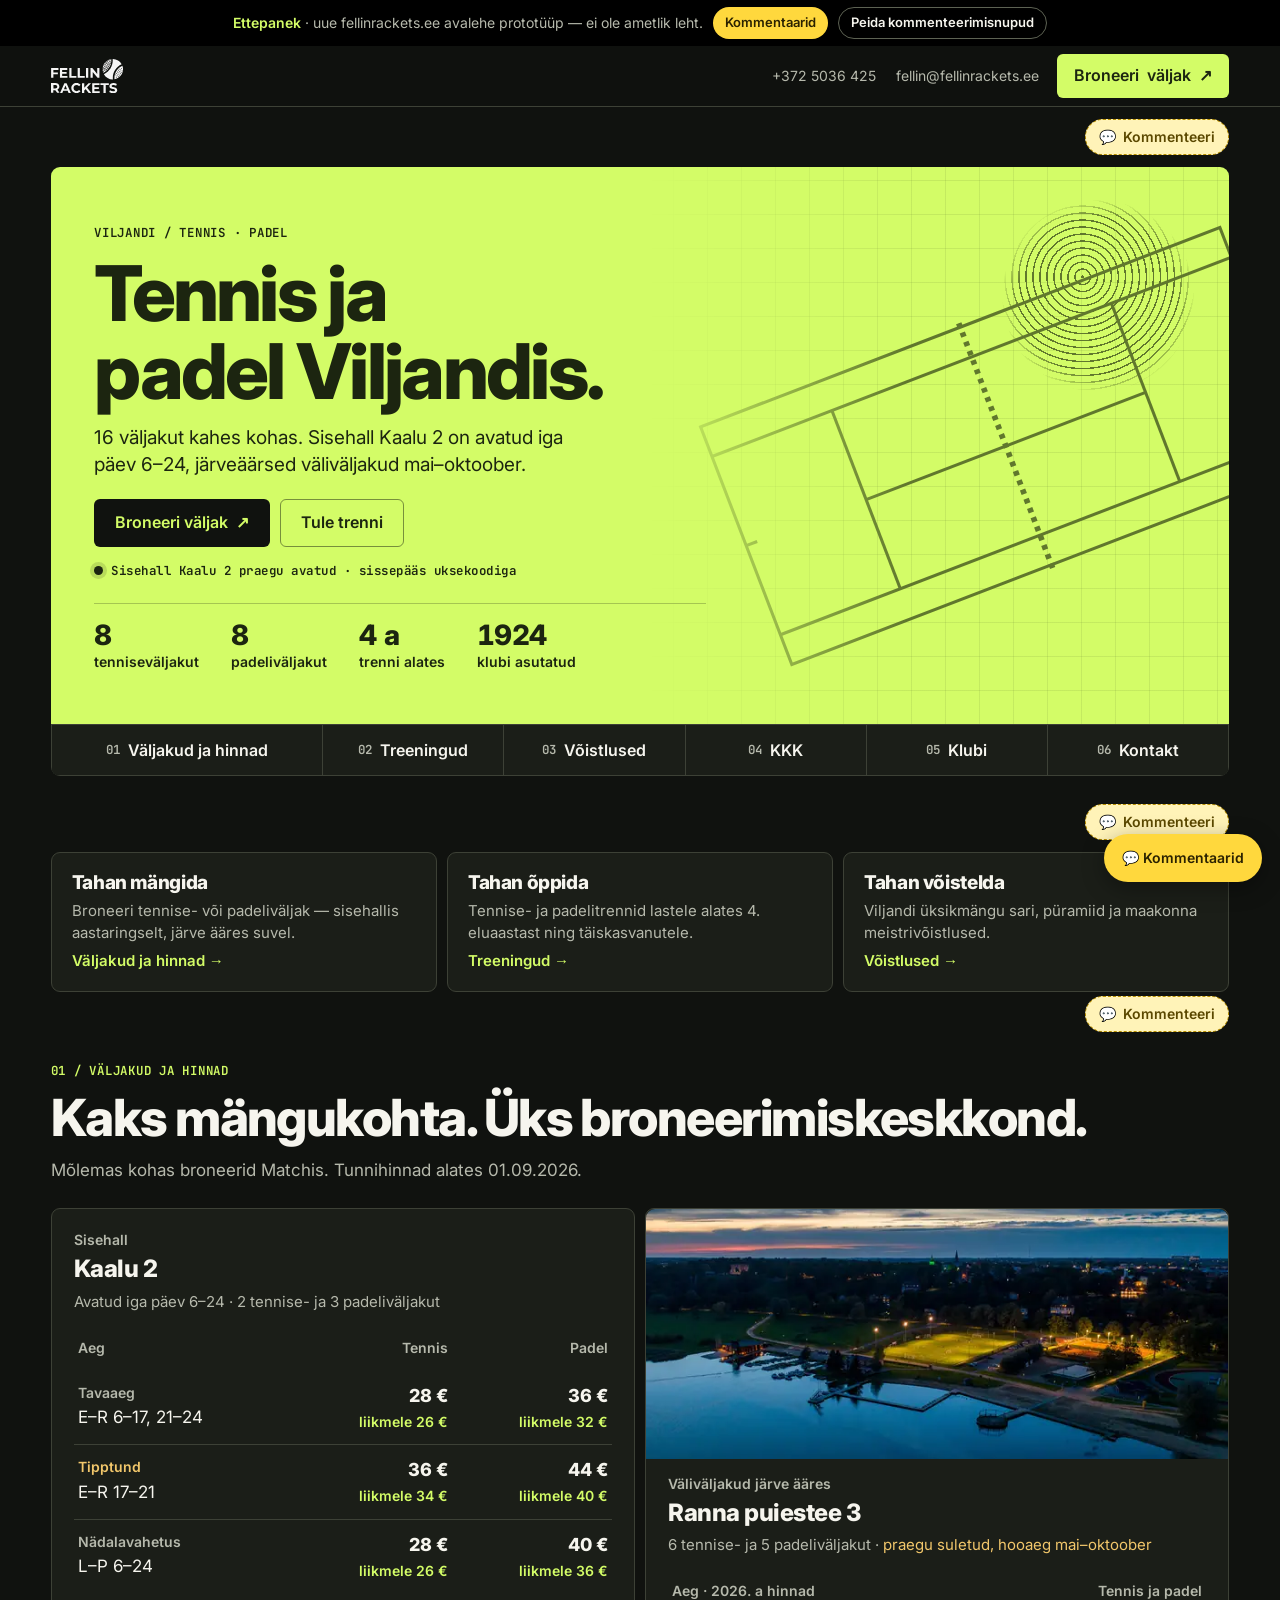
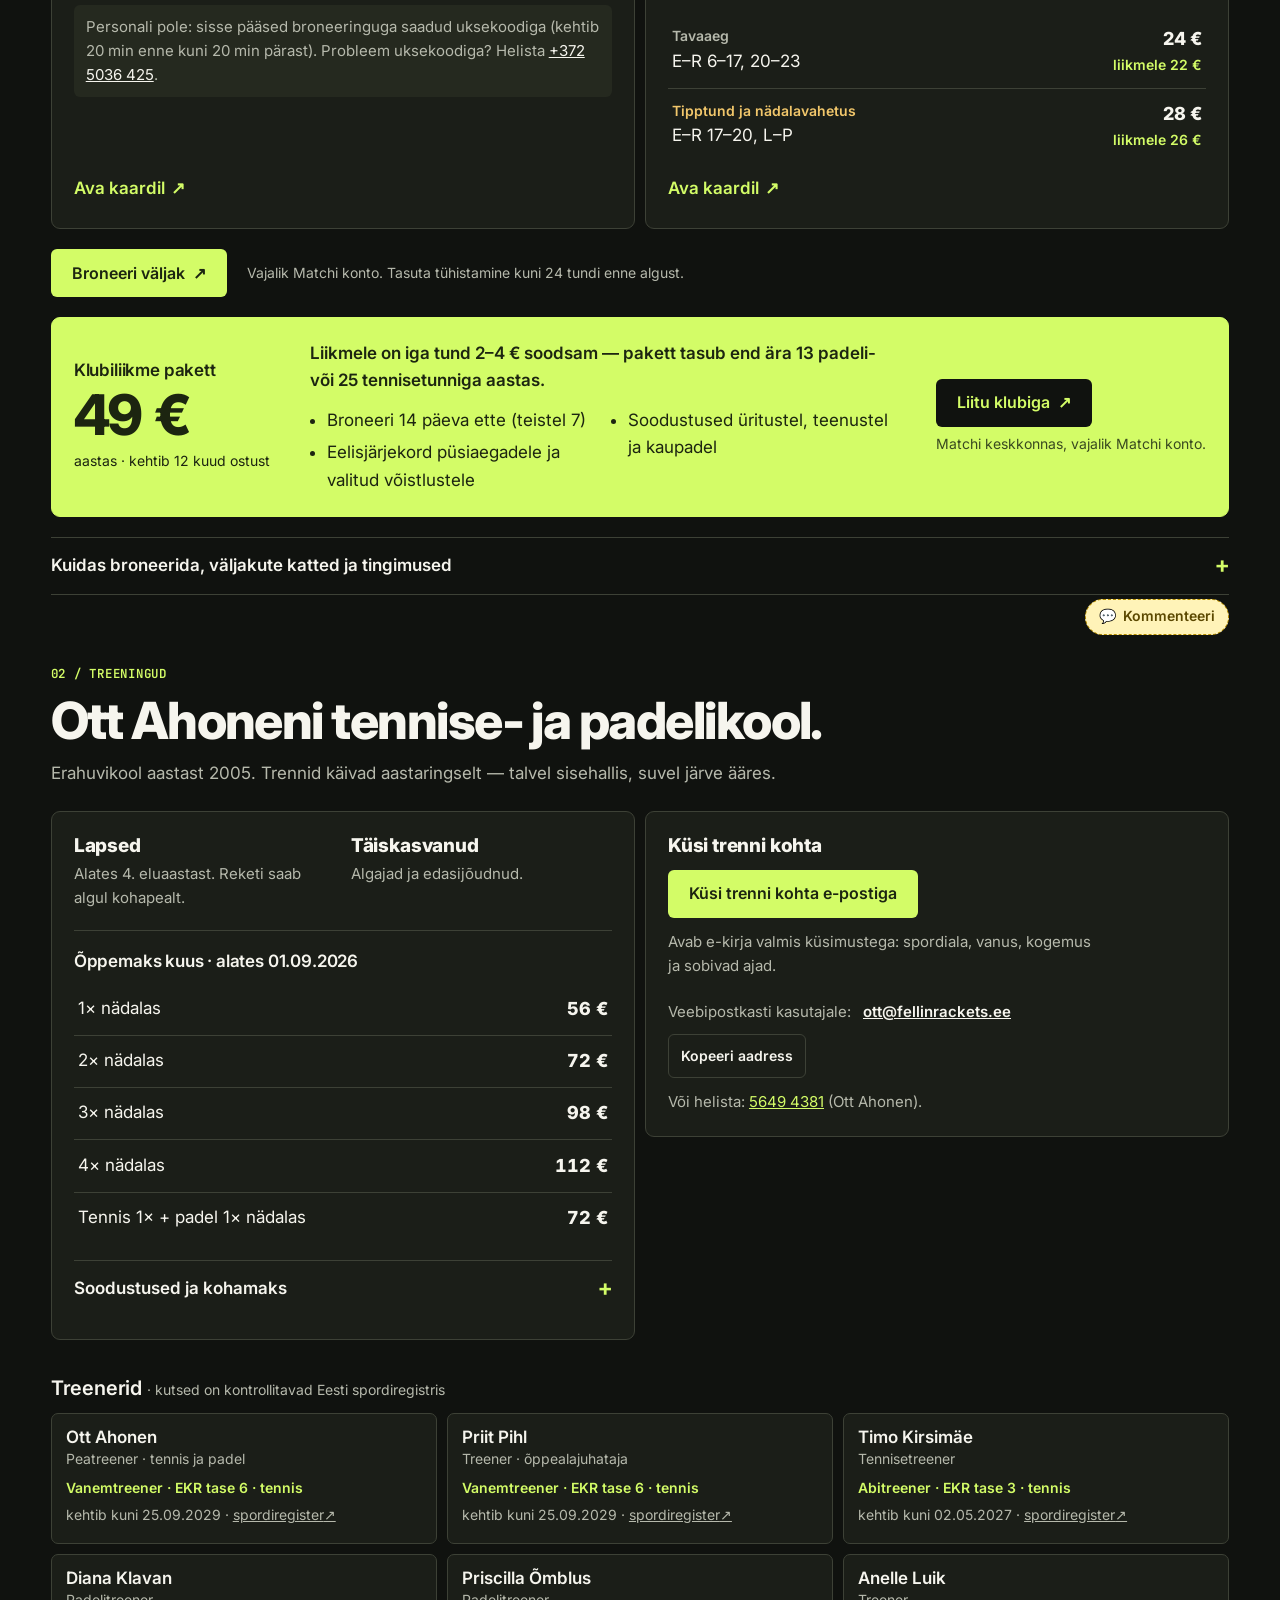
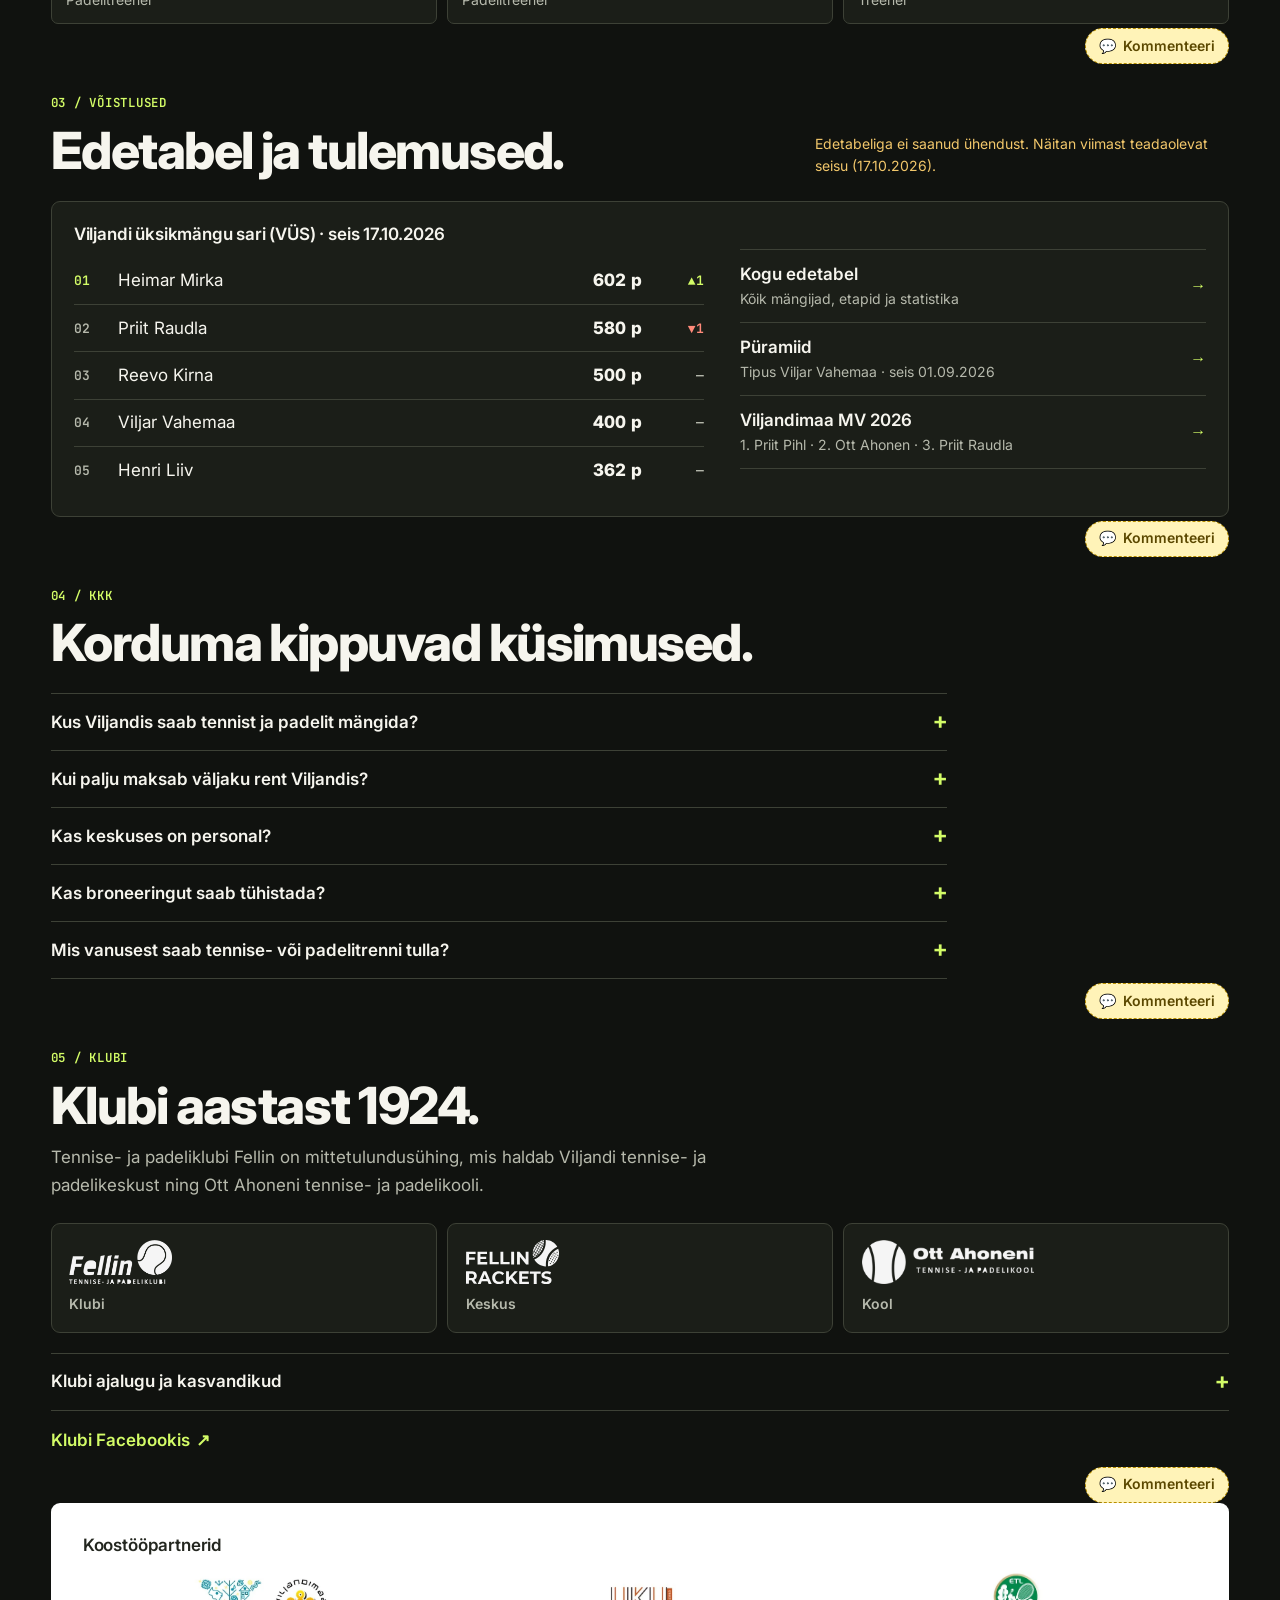
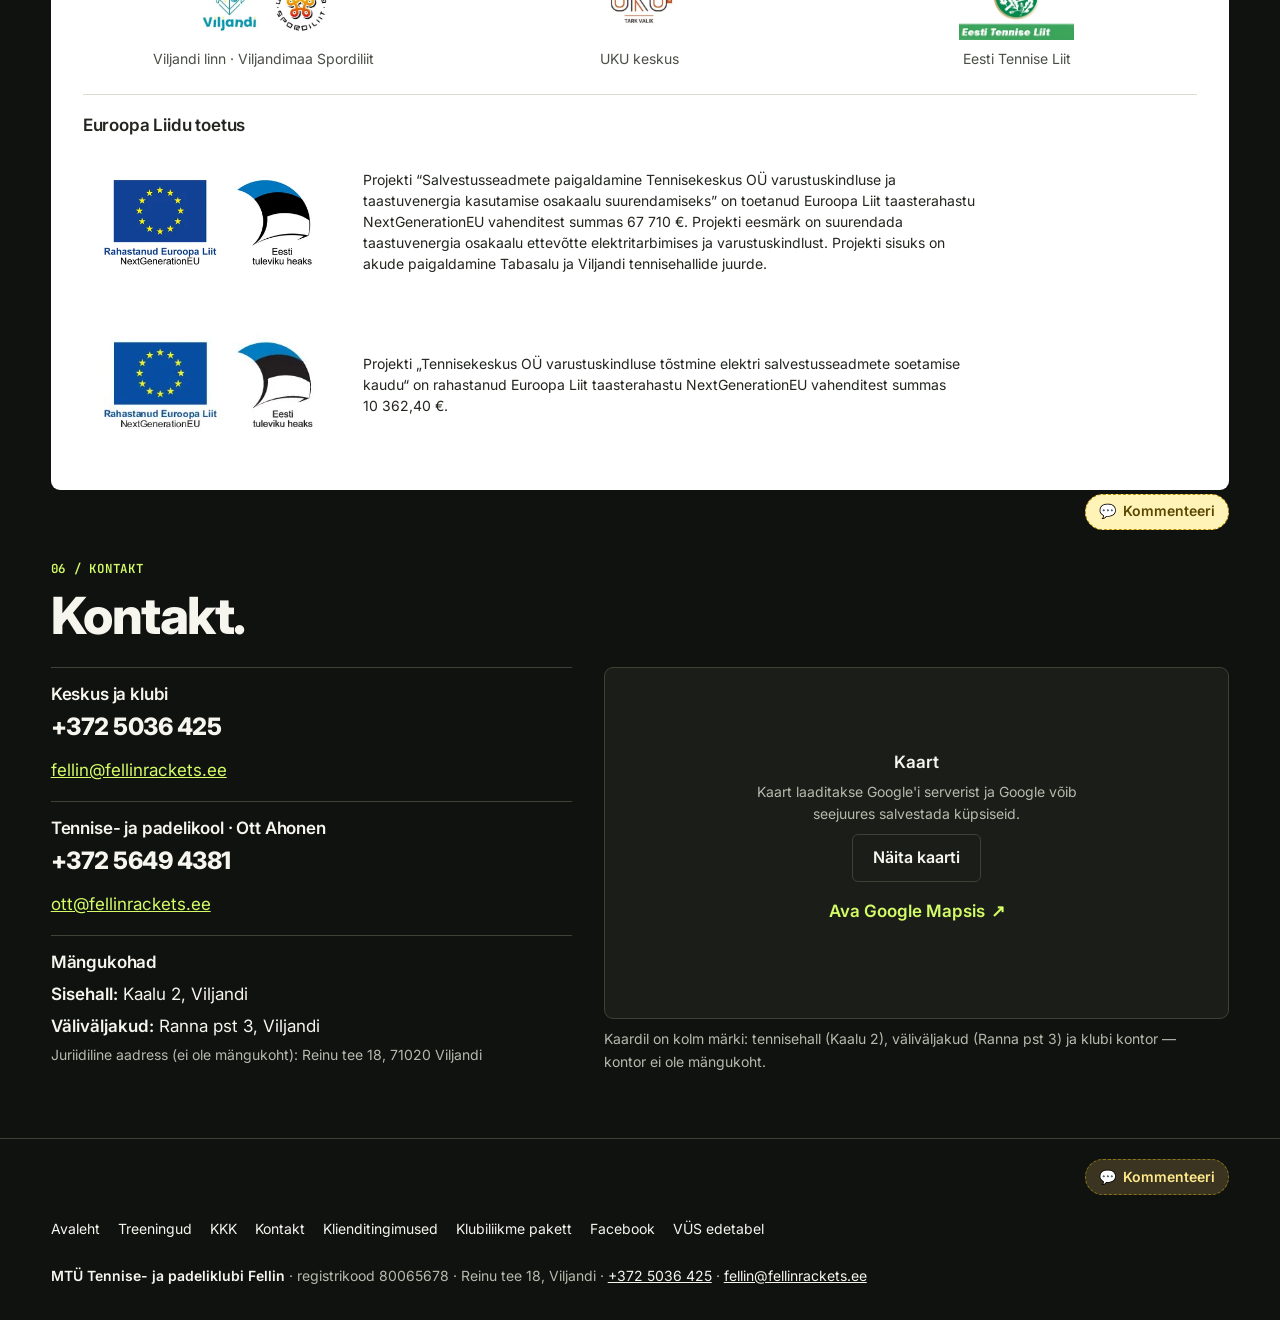
==== commit 4e565fd6: "fellin: versioon 6 — vähem infokoormust (telefonis 16 → 10 ekraani) - Mängukohad ja hinnad üheks osa" ====
--- a/fellin/index.html
+++ b/fellin/index.html
@@ -138,20 +138,12 @@
             "acceptedAnswer": { "@type": "Answer", "text": "Fellin Rackets keskuses: sisehall Kaalu 2 on avatud aastaringselt iga päev 6–24 (2 tennise- ja 3 padeliväljakut). Hooajal mai–oktoober lisanduvad järveäärsed väliväljakud Ranna puiestee 3 (6 tennise- ja 5 padeliväljakut)." } },
           { "@type": "Question", "name": "Kui palju maksab väljaku rent Viljandis?",
             "acceptedAnswer": { "@type": "Answer", "text": "Alates 01.09.2026: sisetennis 28–36 € tund, sisepadel 36–44 € tund, väliväljakud 24–28 € tund (2026. a hooaeg). Klubiliikmetele 2–4 € soodsam." } },
-          { "@type": "Question", "name": "Kuidas väljakut broneerida?",
-            "acceptedAnswer": { "@type": "Answer", "text": "Broneeri Matchi keskkonnas (matchi.se/facilities/viljanditennis). Vajalik on Matchi kasutajakonto. Maksta saab kaardiga või tunnipangast. Uksekood kehtib 20 minutit enne kuni 20 minutit pärast broneeritud aega." } },
           { "@type": "Question", "name": "Kas keskuses on personal?",
             "acceptedAnswer": { "@type": "Answer", "text": "Ei. Viljandi tennise- ja padelikeskus on automaatkeskus. Sisse pääseb broneeringuga saadud uksekoodiga. Probleemi korral helista keskuse telefonil +372 5036 425." } },
-          { "@type": "Question", "name": "Mis vanusest saab tennise- või padelitrenni tulla?",
-            "acceptedAnswer": { "@type": "Answer", "text": "Ott Ahoneni tennise- ja padelikool võtab lapsi alates 4. eluaastast. Trennid on ka täiskasvanutele, algajatele ja edasijõudnutele. Kuutasu alates 56 € (1× nädalas)." } },
-          { "@type": "Question", "name": "Kas treeneritel on treenerikutse?",
-            "acceptedAnswer": { "@type": "Answer", "text": "Jah. Peatreener Ott Ahonen ja Priit Pihl on vanemtreenerid (EKR tase 6, tennis), Timo Kirsimäe on abitreener (EKR tase 3, tennis). Kutsed on avalikult kontrollitavad Eesti spordiregistris." } },
           { "@type": "Question", "name": "Kas broneeringut saab tühistada?",
             "acceptedAnswer": { "@type": "Answer", "text": "Jah, tasuta kuni 24 tundi enne algust. Hilisemat tühistamist ei hüvitata." } },
-          { "@type": "Question", "name": "Mida annab klubiliikme pakett?",
-            "acceptedAnswer": { "@type": "Answer", "text": "Pakett maksab 49 € aastas: soodsam tunnihind, broneerimine 14 päeva ette (teistel 7), eelisjärjekord püsiaegadele ja valitud võistlustele ning soodustused üritustel. Liituda saab Matchi keskkonnas." } },
-          { "@type": "Question", "name": "Kas Viljandis toimuvad tenniseturniirid?",
-            "acceptedAnswer": { "@type": "Answer", "text": "Jah. Viljandi üksikmängu sari (VÜS) peab etappe läbi hooaja, lisaks käib püramiidimäng ja toimuvad Viljandimaa meistrivõistlused. Edetabel ja tulemused uuenevad automaatselt." } }
+          { "@type": "Question", "name": "Mis vanusest saab tennise- või padelitrenni tulla?",
+            "acceptedAnswer": { "@type": "Answer", "text": "Ott Ahoneni tennise- ja padelikool võtab lapsi alates 4. eluaastast. Trennid on ka täiskasvanutele, algajatele ja edasijõudnutele. Kuutasu alates 56 € (1× nädalas)." } }
         ]
       },
       {
@@ -233,7 +225,7 @@
 
     @media (prefers-reduced-motion: no-preference) {
       html { scroll-behavior: smooth; }
-      .btn, .task, .atlas-nav a, .faq summary::after { transition: background-color .15s, color .15s, border-color .15s, transform .2s; }
+      .btn, .task, .atlas-nav a, .faq summary::after, .more > summary::after { transition: background-color .15s, color .15s, border-color .15s, transform .2s; }
     }
 
     /* Mono ainult lühikestes siltides (kicker, olek). Abitekstid ja tabelipäised on tavakirjas. */
@@ -307,7 +299,7 @@
       -webkit-mask-image: radial-gradient(circle, #000 58%, transparent 71%); mask-image: radial-gradient(circle, #000 58%, transparent 71%); }
 
     /* Nummerdatud menüü: ploki all ja kerides kleepuv päise all (P1 p 3) */
-    .atlas-nav { position: sticky; top: var(--head-h); z-index: 15; display: grid; grid-template-columns: repeat(7, minmax(0, 1fr));
+    .atlas-nav { position: sticky; top: var(--head-h); z-index: 15; display: grid; grid-template-columns: 1.5fr repeat(5, minmax(0, 1fr));
       gap: 1px; padding: 1px; background: var(--border); border-radius: 0 0 var(--r) var(--r); overflow: hidden;
       box-shadow: 0 0 0 100vmax var(--base); clip-path: inset(0 -100vmax); }
     .atlas-nav a { min-height: calc(var(--nav-h) - 2px); display: flex; align-items: center; justify-content: center; gap: 8px; padding: 6px 4px;
@@ -331,7 +323,7 @@
     h3 { margin: 0 0 .5rem; font-size: var(--fs-h3); font-weight: 600; line-height: 1.25; letter-spacing: -.01em; }
     /* Kaardi pealkiri: tavakirjas, mitte suurtähtedes monokirjas */
     h3.card-h { font-size: 1.0625rem; color: var(--ink); margin: 0 0 .75rem; }
-    .card { background: var(--surface); border: 1px solid var(--border); border-radius: var(--r); padding: 1.375rem; min-width: 0; }
+    .card { --pad: 1.375rem; background: var(--surface); border: 1px solid var(--border); border-radius: var(--r); padding: var(--pad); min-width: 0; }
     .grid-3 { display: grid; grid-template-columns: repeat(3, minmax(0, 1fr)); gap: 10px; }
     .grid-2 { display: grid; grid-template-columns: repeat(2, minmax(0, 1fr)); gap: 10px; }
     .muted { color: var(--muted); }
@@ -347,43 +339,34 @@
     .task p { margin: 0; color: var(--muted); font-size: .9375rem; line-height: 1.45; }
     .task .go { font-weight: 600; color: var(--accent); font-size: .9375rem; }
 
-    /* mängukohad */
-    .photo { position: relative; margin: 0 0 10px; border-radius: var(--r); overflow: hidden; border: 1px solid var(--border); background: var(--panel); }
-    .photo img { width: 100%; aspect-ratio: 21 / 8; object-fit: cover; }
-    .photo figcaption { position: absolute; left: 14px; bottom: 12px; font-size: var(--fs-small); font-weight: 600;
-      background: rgba(16,18,15,.88); color: var(--ink); padding: 6px 10px; border-radius: 6px; }
-    .loc { position: relative; }
-    .loc h3 { font-size: 1.5rem; font-weight: 800; letter-spacing: -.02em; padding-right: 7.5rem; }
+    /* väljakud ja hinnad: iga mängukoha kaardil tema hinnatabel */
+    .loc { display: flex; flex-direction: column; }
+    .loc h3 { font-size: 1.5rem; font-weight: 800; letter-spacing: -.02em; margin: 0; }
     .loc h3 .loc-type { display: block; color: var(--muted); margin-bottom: .35rem; font-size: var(--fs-small); letter-spacing: 0; font-weight: 600; }
-    .loc-tag { position: absolute; top: 1.25rem; right: 1.25rem; font: 600 var(--fs-label)/1 var(--mono); letter-spacing: .06em; text-transform: uppercase;
-      padding: 6px 9px; border-radius: 5px; background: var(--accent-dim); color: var(--accent); }
-    .loc-tag.off { background: var(--panel); color: var(--muted); }
-    .loc .addr { color: var(--muted); margin: 0 0 1rem; font-size: var(--fs-small); }
-    .courts { list-style: none; padding: 0; margin: 0 0 1rem; display: grid; gap: 8px; }
-    .courts li { display: flex; gap: 12px; align-items: baseline; }
-    .courts .n { font-weight: 800; font-size: 1.75rem; letter-spacing: -.03em; min-width: 26px; color: var(--accent); }
-    .loc-note { font-size: .9375rem; color: var(--muted); background: var(--panel); border-radius: 6px; padding: 10px 12px; margin: 0 0 .5rem; max-width: none; }
+    .loc .addr { color: var(--muted); margin: .35rem 0 .75rem; font-size: .9375rem; }
+    .loc .addr .off { color: var(--warn); }
+    .loc-photo { width: calc(100% + 2 * var(--pad)); max-width: none; margin: calc(-1 * var(--pad)) calc(-1 * var(--pad)) 1rem;
+      aspect-ratio: 21 / 9; object-fit: cover; border-radius: var(--r) var(--r) 0 0; }
+    .loc-note { font-size: .9375rem; color: var(--muted); background: var(--panel); border-radius: 6px; padding: 10px 12px; margin: .75rem 0 0; max-width: none; }
     .loc-note a { color: var(--ink); }
-    .loc-price { margin: .9rem 0 0; padding-top: .9rem; border-top: 1px solid var(--border); font-weight: 600; max-width: none; }
-    .loc-price .num { color: var(--accent); }
-    .loc-links { display: flex; flex-wrap: wrap; gap: 0 20px; }
-
-    /* hinnad: kolm tabelit kõrvuti */
-    .prices { display: grid; grid-template-columns: repeat(3, minmax(0, 1fr)); gap: 10px; }
-    /* Väga suure teksti korral keritakse tabelit tema enda kaardis, mitte kogu lehte */
-    .prices .card { overflow-x: auto; }
+    .loc > .link-arrow { margin-top: auto; padding-top: .5rem; align-self: flex-start; }
+
+    /* tabelid */
     table { width: 100%; border-collapse: collapse; }
-    th, td { text-align: left; padding: .7rem .25rem; border-bottom: 1px solid var(--border); }
-    th { font-size: var(--fs-small); font-weight: 600; color: var(--muted); }
-    td.p, th.p, td.m, th.m { text-align: right; white-space: nowrap; }
-    td.p { font-weight: 800; font-size: 1.125rem; }
-    td.m { color: var(--accent); font-weight: 600; }
-    tr:last-child td { border-bottom: 0; }
+    th, td { text-align: left; padding: .7rem .25rem; border-bottom: 1px solid var(--border); vertical-align: top; }
+    thead th { font-size: var(--fs-small); font-weight: 600; color: var(--muted); vertical-align: bottom; }
+    tbody th { font-weight: 400; }
+    tr:last-child td, tr:last-child th { border-bottom: 0; }
+    .pr { text-align: right; }
+    td.pr b { display: block; font-weight: 800; font-size: 1.125rem; white-space: nowrap; }
+    td.pr .mem { display: block; font-size: var(--fs-small); font-weight: 600; color: var(--accent); }
+    td.p { text-align: right; white-space: nowrap; font-weight: 800; font-size: 1.125rem; }
     .tier { display: block; font-size: var(--fs-small); font-weight: 600; color: var(--muted); }
     .tier.peak { color: var(--warn); }
-    .season { margin: -.4rem 0 .5rem; font-size: var(--fs-small); color: var(--muted); }
-    .season.off { color: var(--warn); }
-    .member { margin-top: 10px; display: grid; grid-template-columns: auto minmax(0, 1fr) auto; gap: 1rem 2.5rem; align-items: center;
+    .book-row { display: flex; flex-wrap: wrap; align-items: center; gap: .5rem 1.25rem; margin: 1.25rem 0 0; }
+    .book-row p { margin: 0; }
+
+    .member { margin-top: 1.25rem; display: grid; grid-template-columns: auto minmax(0, 1fr) auto; gap: 1rem 2.5rem; align-items: center;
       background: var(--accent); color: var(--on-accent); border-color: var(--accent); }
     .member h3.card-h { color: var(--on-accent); margin: 0; }
     .member .big { font-size: 3.5rem; font-weight: 800; letter-spacing: -.04em; line-height: 1; margin: .4rem 0 .25rem; }
@@ -392,83 +375,95 @@
     .member li { margin-bottom: .35rem; break-inside: avoid; }
     .member-cta { display: flex; flex-direction: column; align-items: flex-start; gap: .4rem; }
     .member-cta .small { color: #3a4a20; }
-    .steps { counter-reset: s; display: grid; grid-template-columns: repeat(3, minmax(0, 1fr)); gap: 1rem 1.75rem; margin: 1rem 0 0; padding: 0; list-style: none; }
+
+    /* lahtiklõpsatavad plokid: KKK ja teisejärguline info („rohkem“) */
+    .faq-list { max-width: 56rem; border-top: 1px solid var(--border); }
+    .faq details, .more { border-bottom: 1px solid var(--border); }
+    .more { margin-top: 1.25rem; border-top: 1px solid var(--border); }
+    .card .more { margin-top: 1rem; border-bottom: 0; }
+    .faq summary, .more > summary { cursor: pointer; list-style: none; min-height: 56px; padding: .9rem 0; font-weight: 600; font-size: 1.0625rem;
+      display: flex; justify-content: space-between; align-items: center; gap: 16px; }
+    .faq summary::-webkit-details-marker, .more > summary::-webkit-details-marker { display: none; }
+    .faq summary::after, .more > summary::after { content: "+"; font: 600 1.5rem/1 var(--mono); color: var(--accent); flex: none; }
+    .faq details[open] summary::after, .more[open] > summary::after { transform: rotate(45deg); }
+    .faq details p { margin: 0; padding: 0 0 1.1rem; color: var(--muted); }
+    .more-body { padding: 0 0 1.25rem; }
+    .steps { counter-reset: s; display: grid; grid-template-columns: repeat(3, minmax(0, 1fr)); gap: 1rem 1.75rem; margin: 0; padding: 0; list-style: none; }
     .step { border-top: 1px solid var(--border); padding-top: 1rem; }
     .step::before { counter-increment: s; content: "0" counter(s); display: block; font: 600 var(--fs-label)/1 var(--mono); color: var(--accent); letter-spacing: .06em; margin-bottom: .75rem; }
     .step h4 { margin: 0 0 .4rem; font-size: 1.0625rem; font-weight: 600; }
     .step p { margin: 0; color: var(--muted); }
-    .row-links { margin-top: 1.25rem; display: flex; flex-wrap: wrap; gap: 4px 20px; align-items: center; }
+    .facts-list { margin: 1.25rem 0 0; display: grid; gap: .5rem; }
+    .facts-list div { display: grid; grid-template-columns: 8rem minmax(0, 1fr); gap: 1rem; }
+    .facts-list dt { font-weight: 600; }
+    .facts-list dd { margin: 0; color: var(--muted); }
+    .row-links { margin-top: 1rem; display: flex; flex-wrap: wrap; gap: 4px 20px; align-items: center; }
+    .plain { margin: 0; padding-left: 1.1rem; color: var(--muted); }
+    .plain li { margin-bottom: .4rem; }
 
     /* treeningud */
-    .audience { margin-bottom: 10px; }
-    .aud h3 { font-size: 1.1875rem; font-weight: 800; }
-    .aud p { margin: 0; color: var(--muted); }
-    .ask { display: flex; flex-wrap: wrap; align-items: center; gap: .75rem 1.25rem; margin: 1.25rem 0 0; }
+    .train { align-items: start; }
+    .aud-row { display: grid; grid-template-columns: repeat(2, minmax(0, 1fr)); gap: 1rem; margin: 0 0 1.25rem; padding-bottom: 1.25rem; border-bottom: 1px solid var(--border); }
+    .aud-row h3 { font-size: 1.1875rem; font-weight: 800; margin: 0 0 .25rem; }
+    .aud-row p { margin: 0; color: var(--muted); font-size: .9375rem; }
+    .ask { display: flex; flex-direction: column; align-items: flex-start; gap: .75rem; }
+    .ask h3 { margin: 0; font-size: 1.1875rem; font-weight: 800; }
     .ask p { margin: 0; color: var(--muted); font-size: .9375rem; max-width: 48ch; }
-    .ask .addr-line { display: flex; flex-wrap: wrap; align-items: center; gap: 4px 12px; margin-top: .4rem; color: var(--ink); }
+    .ask .addr-line { display: flex; flex-wrap: wrap; align-items: center; gap: 0 12px; }
     .ask .addr-line a { color: var(--ink); font-weight: 600; display: inline-flex; align-items: center; min-height: 44px; }
     .copy-btn { min-height: 44px; padding: 0 12px; border-radius: 6px; border: 1px solid var(--border); background: transparent;
       color: var(--ink); font: 600 var(--fs-small)/1 var(--font); cursor: pointer; }
     .copy-btn:hover { border-color: var(--border-hover); }
     .copy-ok { color: var(--accent); font-size: var(--fs-small); font-weight: 600; }
-    .chips { display: flex; flex-wrap: wrap; gap: 6px; margin: 0 0 1rem; padding: 0; list-style: none; }
-    .chip { font-size: var(--fs-small); padding: 5px 10px; border-radius: 5px; background: var(--panel); color: var(--muted); border: 1px solid var(--border); }
+    .sub-h { margin: 2.25rem 0 0; }
+    .sub-h .small { font-weight: 400; letter-spacing: 0; }
     .coaches { display: grid; grid-template-columns: repeat(3, minmax(0, 1fr)); gap: 10px; margin: .75rem 0 0; padding: 0; list-style: none; }
-    .coach { display: flex; gap: 12px; align-items: flex-start; padding: 14px; border-radius: 7px; background: var(--surface); border: 1px solid var(--border); min-width: 0; }
-    .avatar { width: 42px; height: 42px; border-radius: 50%; flex: none; display: grid; place-items: center;
-      font: 600 .8125rem/1 var(--mono); color: var(--accent); background: var(--accent-dim); }
+    .coach { padding: 12px 14px; border-radius: 7px; background: var(--surface); border: 1px solid var(--border); min-width: 0; }
     .coach b { display: block; font-weight: 600; font-size: 1.0625rem; line-height: 1.3; }
     .coach .role { display: block; font-size: var(--fs-small); color: var(--muted); }
-    .kutse { margin-top: .5rem; font-size: var(--fs-small); font-weight: 600; color: var(--accent); }
+    .kutse { margin-top: .4rem; font-size: var(--fs-small); font-weight: 600; color: var(--accent); }
     .kutse .kuni { display: block; color: var(--muted); font-weight: 400; }
     .kutse a { display: inline-flex; align-items: center; min-height: 32px; color: var(--muted); }
     .kutse a:hover { color: var(--ink); }
 
-    /* võistlused */
-    .comp { display: grid; grid-template-columns: 1.25fr 1fr; gap: 10px; }
-    .rank-list { list-style: none; padding: 0; margin: 0 0 .5rem; }
+    /* võistlused: üks kaart — VÜS esiviisik + lingid */
+    .comp { display: grid; grid-template-columns: minmax(0, 1.35fr) minmax(0, 1fr); gap: 1rem 2.25rem; }
+    .rank-list { list-style: none; padding: 0; margin: 0; }
     .rank-list li { display: grid; grid-template-columns: 34px 1fr auto 52px; gap: 10px; align-items: center; padding: .6rem 0; border-bottom: 1px solid var(--border); }
     .rank-list li:last-child { border-bottom: 0; }
     .rank-list .empty { display: block; color: var(--muted); }
     /* Ruum on reserveeritud ka enne värskete andmete saabumist — leht ei hüppa */
     #vus-list { min-height: 14.5rem; }
-    #pyr-list { min-height: 8.7rem; }
-    .rank-list li.pyr { grid-template-columns: 34px 1fr; }
     .rk { font: 600 .8125rem/1 var(--mono); color: var(--muted); }
     .rank-list li:first-child .rk { color: var(--accent); }
     .pts { font-weight: 800; }
     .dl { font: 600 .8125rem/1 var(--mono); text-align: right; }
     .dl.up { color: var(--accent); } .dl.down { color: var(--down); } .dl.eq { color: var(--muted); }
+    .comp-links { list-style: none; margin: 0; padding: 0; align-self: center; border-top: 1px solid var(--border); }
+    .comp-links li { border-bottom: 1px solid var(--border); }
+    .comp-links a { display: grid; grid-template-columns: minmax(0, 1fr) auto; column-gap: 12px; align-items: center; min-height: 56px;
+      padding: .7rem 0; text-decoration: none; color: var(--ink); }
+    .comp-links b { font-weight: 600; }
+    .comp-links span { grid-column: 1; font-size: var(--fs-small); color: var(--muted); }
+    .comp-links .arr { grid-column: 2; grid-row: 1 / span 2; color: var(--accent); font-size: 1rem; font-weight: 600; }
+    .comp-links a:hover b { color: var(--accent); text-decoration: underline; }
     .data-status { display: flex; align-items: center; gap: 8px; margin: 0; font-size: var(--fs-small); color: var(--muted); max-width: 46ch; }
     .data-status i { width: 8px; height: 8px; border-radius: 50%; flex: none; background: var(--accent); box-shadow: 0 0 0 4px rgba(211,252,103,.15); }
     .data-status.error { color: var(--warn); }
-    .side-stack { display: grid; gap: 10px; }
-    .podium { display: grid; grid-template-columns: repeat(3, 1fr); gap: 6px; margin: 0 0 .5rem; padding: 0; list-style: none; text-align: center; }
-    .podium li { background: var(--panel); border-radius: 7px; padding: 12px 6px; font-size: var(--fs-small); }
-    .podium b { display: block; font-size: 1.5rem; font-weight: 800; letter-spacing: -.03em; }
-    .podium li:first-child b { color: var(--accent); }
-
-    /* KKK */
-    .faq-list { max-width: 56rem; border-top: 1px solid var(--border); }
-    .faq details { border-bottom: 1px solid var(--border); }
-    .faq summary { cursor: pointer; list-style: none; min-height: 56px; padding: .9rem 0; font-weight: 600; font-size: 1.0625rem;
-      display: flex; justify-content: space-between; align-items: center; gap: 16px; }
-    .faq summary::-webkit-details-marker { display: none; }
-    .faq summary::after { content: "+"; font: 600 1.5rem/1 var(--mono); color: var(--accent); flex: none; }
-    .faq details[open] summary::after { transform: rotate(45deg); }
-    .faq details p { margin: 0; padding: 0 0 1.1rem; color: var(--muted); }
 
     /* klubi */
+    .brands { display: grid; grid-template-columns: repeat(3, minmax(0, 1fr)); gap: 10px; margin: 0; padding: 0; list-style: none; }
+    .brands li { display: flex; flex-direction: column; justify-content: space-between; gap: .6rem; padding: 1rem 1.1rem;
+      background: var(--surface); border: 1px solid var(--border); border-radius: var(--r); min-width: 0; }
+    .brands img { height: 44px; width: auto; max-width: 100%; object-fit: contain; object-position: left center; filter: brightness(0) invert(.96); }
+    .brands span { font-size: var(--fs-small); color: var(--muted); font-weight: 600; }
+    #klubi .more-body { display: grid; grid-template-columns: minmax(0, 1fr) minmax(0, 1fr); gap: 1rem 2.5rem; align-items: start; }
+    #klubi .more-body p { margin: 0; color: var(--muted); }
+    #klubi .more-body p b { color: var(--ink); font-weight: 600; }
+    #klubi > .link-arrow { margin-top: .5rem; }
     .timeline { list-style: none; padding: 0; margin: 0; border-top: 1px solid var(--border); }
     .timeline li { display: grid; grid-template-columns: 4.5rem minmax(0, 1fr); gap: 14px; padding: .75rem 0; border-bottom: 1px solid var(--border); }
     .timeline b { font: 600 .9375rem/1.6 var(--mono); color: var(--accent); }
-    /* Klubi · Keskus · Kool — klubi kolm logo */
-    .brands { display: grid; grid-template-columns: repeat(3, minmax(0, 1fr)); gap: 10px; margin: 1.5rem 0 0; padding: 0; list-style: none; }
-    .brands li { display: flex; flex-direction: column; justify-content: space-between; gap: .75rem; padding: 1.1rem 1.25rem;
-      background: var(--surface); border: 1px solid var(--border); border-radius: var(--r); min-width: 0; }
-    .brands img { height: 46px; width: auto; max-width: 100%; object-fit: contain; object-position: left center; filter: brightness(0) invert(.96); }
-    .brands span { font-size: var(--fs-small); color: var(--muted); }
-    .brands b { display: block; color: var(--ink); font-weight: 600; font-size: 1rem; }
 
     /* koostööpartnerid ja EL-i toetus — üks hele riba; EL-i embleem jääb partnerite logodest suuremaks */
     .band { background: var(--paper); color: var(--paper-ink); border-radius: var(--r); padding: clamp(1.25rem, 3vw, 2rem); display: grid; gap: 1.5rem; }
@@ -520,30 +515,45 @@
       .atlas-nav { display: none; }
       .menu-btn { display: inline-flex; }
       .intro { border-radius: var(--r); }
-      .prices, .comp, .grid-3, .grid-2, .steps, .contact-grid, .eu-list { grid-template-columns: minmax(0, 1fr); }
+      .comp, .grid-3, .grid-2, .steps, .contact-grid, #klubi .more-body { grid-template-columns: minmax(0, 1fr); }
       .member { grid-template-columns: minmax(0, 1fr); }
       .coaches { grid-template-columns: repeat(2, minmax(0, 1fr)); }
       .intro-art { width: 42%; opacity: .4; }
-      .photo img { aspect-ratio: 4 / 3; }
-      .partners { grid-template-columns: repeat(2, minmax(0, 1fr)); }
       section { padding-top: 3rem; }
     }
-    /* --- telefon: lühike esimene ekraan, rahulik tekstiala --- */
+    /* --- telefon: lühike esimene ekraan, ainult põhiinfo nähtaval --- */
     @media (max-width: 640px) {
+      .card { --pad: 1.1rem; }
       .intro { min-height: 0; }
-      .intro-art { display: none; }
-      .intro-facts { display: none; }
+      .intro-art, .intro-facts, .book-extra { display: none; }
       .intro h1 { max-width: none; }
-      .book-extra { display: none; }
       .brand img { height: 28px; }
-      .coaches { grid-template-columns: minmax(0, 1fr); }
-      .card { padding: 1.1rem; }
+      section { padding-top: 2.5rem; }
+      .grid-3, .grid-2 { gap: 8px; }
+      /* tegevuskaardid ühel real: pealkiri + nool (lingi nimi jääb terviklikuks) */
+      .task { flex-direction: row; justify-content: space-between; align-items: center; padding: .8rem 1.1rem; min-height: 56px; }
+      .task p { display: none; }
+      .task .go-txt { position: absolute; width: 1px; height: 1px; overflow: hidden; clip: rect(0 0 0 0); white-space: nowrap; }
+      .task .go { font-size: 1.25rem; }
+      /* kutsega treenerid täislaiuses, teised kahekaupa */
+      .coaches { grid-template-columns: repeat(2, minmax(0, 1fr)); gap: 6px; }
+      .coach { padding: 10px 12px; }
+      .coach.full { grid-column: 1 / -1; }
+      .member { gap: .75rem; }
+      .member .big { margin: .2rem 0; }
       .rank-list li { grid-template-columns: 28px 1fr auto 44px; }
-      .loc-tag { position: static; display: inline-block; margin-bottom: .75rem; }
-      .loc h3 { padding-right: 0; }
-      .brands { grid-template-columns: minmax(0, 1fr); }
+      .member .big { font-size: 2.5rem; }
+      .member ul { columns: 1; }
+      .facts-list div { grid-template-columns: minmax(0, 1fr); gap: 0; }
+      .brands { gap: 6px; }
+      .brands li { padding: .75rem; }
+      .brands img { height: 28px; }
+      .partners { gap: .5rem; }
+      .partner img { max-height: 52px; }
+      .partner span { display: none; }
       .eu-item { grid-template-columns: minmax(0, 1fr); gap: .6rem; }
       .eu-item img { width: min(260px, 100%); }
+      .map { min-height: 0; padding: 1.1rem; }
     }
     @media (max-width: 480px) {
       .intro-cta .btn { flex: 1 1 100%; }
@@ -571,13 +581,12 @@
     </div>
     <nav class="mobile-menu" id="mobile-menu" aria-label="Lehe sisukord" hidden>
       <ul>
-        <li><a href="#keskus"><span aria-hidden="true">01</span>Keskus</a></li>
-        <li><a href="#hinnad"><span aria-hidden="true">02</span>Hinnad</a></li>
-        <li><a href="#kool"><span aria-hidden="true">03</span>Treeningud</a></li>
-        <li><a href="#voistlused"><span aria-hidden="true">04</span>Võistlused</a></li>
-        <li><a href="#kkk"><span aria-hidden="true">05</span>KKK</a></li>
-        <li><a href="#klubi"><span aria-hidden="true">06</span>Klubi</a></li>
-        <li><a href="#kontakt"><span aria-hidden="true">07</span>Kontakt</a></li>
+        <li><a href="#keskus"><span aria-hidden="true">01</span>Väljakud ja hinnad</a></li>
+        <li><a href="#kool"><span aria-hidden="true">02</span>Treeningud</a></li>
+        <li><a href="#voistlused"><span aria-hidden="true">03</span>Võistlused</a></li>
+        <li><a href="#kkk"><span aria-hidden="true">04</span>KKK</a></li>
+        <li><a href="#klubi"><span aria-hidden="true">05</span>Klubi</a></li>
+        <li><a href="#kontakt"><span aria-hidden="true">06</span>Kontakt</a></li>
       </ul>
     </nav>
   </header>
@@ -615,13 +624,12 @@
       </div>
     </section>
     <nav class="atlas-nav" id="atlas-nav" aria-label="Lehe sisukord">
-      <a href="#keskus"><span aria-hidden="true">01</span>Keskus</a>
-      <a href="#hinnad"><span aria-hidden="true">02</span>Hinnad</a>
-      <a href="#kool"><span aria-hidden="true">03</span>Treeningud</a>
-      <a href="#voistlused"><span aria-hidden="true">04</span>Võistlused</a>
-      <a href="#kkk"><span aria-hidden="true">05</span>KKK</a>
-      <a href="#klubi"><span aria-hidden="true">06</span>Klubi</a>
-      <a href="#kontakt"><span aria-hidden="true">07</span>Kontakt</a>
+      <a href="#keskus"><span aria-hidden="true">01</span>Väljakud ja hinnad</a>
+      <a href="#kool"><span aria-hidden="true">02</span>Treeningud</a>
+      <a href="#voistlused"><span aria-hidden="true">03</span>Võistlused</a>
+      <a href="#kkk"><span aria-hidden="true">04</span>KKK</a>
+      <a href="#klubi"><span aria-hidden="true">05</span>Klubi</a>
+      <a href="#kontakt"><span aria-hidden="true">06</span>Kontakt</a>
     </nav>
 
     <!-- ===== 2. KASUTAJAÜLESANDED ===== -->
@@ -631,119 +639,70 @@
         <a class="card task" href="#keskus">
           <h3>Tahan mängida</h3>
           <p>Broneeri tennise- või padeliväljak — sisehallis aastaringselt, järve ääres suvel.</p>
-          <span class="go">Mängukohad ja hinnad <span aria-hidden="true">→</span></span>
+          <span class="go"><span class="go-txt">Väljakud ja hinnad </span><span aria-hidden="true">→</span></span>
         </a>
         <a class="card task" href="#kool">
           <h3>Tahan õppida</h3>
           <p>Tennise- ja padelitrennid lastele alates 4. eluaastast ning täiskasvanutele.</p>
-          <span class="go">Treeningud <span aria-hidden="true">→</span></span>
+          <span class="go"><span class="go-txt">Treeningud </span><span aria-hidden="true">→</span></span>
         </a>
         <a class="card task" href="#voistlused">
           <h3>Tahan võistelda</h3>
           <p>Viljandi üksikmängu sari, püramiid ja maakonna meistrivõistlused.</p>
-          <span class="go">Võistlused <span aria-hidden="true">→</span></span>
+          <span class="go"><span class="go-txt">Võistlused </span><span aria-hidden="true">→</span></span>
         </a>
       </div>
     </section>
 
-    <!-- ===== 3. MÄNGUKOHAD ===== -->
-    <section id="keskus" data-osa="asukohad" data-osa-nimi="Mängukohad" aria-labelledby="h-keskus">
+    <!-- ===== 3. VÄLJAKUD JA HINNAD (iga koha kaardil tema hinnad) ===== -->
+    <section id="keskus" data-osa="asukohad" data-osa-nimi="Väljakud ja hinnad" aria-labelledby="h-keskus">
       <div class="sec-head">
         <div>
-          <span class="label">01 / Keskus</span>
+          <span class="label">01 / Väljakud ja hinnad</span>
           <h2 id="h-keskus">Kaks mängukohta. Üks broneerimiskeskkond.</h2>
-          <p class="sec-sub">Mõlemas kohas broneerid Matchi kaudu. Sisehallis personali pole — sisse pääsed broneeringuga saadud uksekoodiga.</p>
-        </div>
-      </div>
-      <figure class="photo">
-        <img src="img/viljandi-jarv-1280.webp"
-             srcset="img/viljandi-jarv-640.webp 640w, img/viljandi-jarv-1280.webp 1280w, img/viljandi-jarv-1920.webp 1920w"
-             sizes="(max-width: 1240px) 100vw, 1240px" width="1920" height="1079" loading="lazy" decoding="async"
-             alt="Õhtune Viljandi järv ja järveäärne spordipark valgustatud väljakutega, linnulennult" />
-        <figcaption>Viljandi järv · Ranna pst 3</figcaption>
-      </figure>
+          <p class="sec-sub">Mõlemas kohas broneerid Matchis. Tunnihinnad alates 01.09.2026.</p>
+        </div>
+      </div>
       <div class="grid-2">
-        <article class="card loc">
-          <span class="loc-tag">Aastaringselt</span>
-          <h3><span class="loc-type">Sisehall</span><span class="vh"> — </span>Kaalu 2</h3>
-          <p class="addr">Viljandi · avatud iga päev 6–24</p>
-          <ul class="courts">
-            <li><span class="n">2</span><span>tennise siseväljakut <span class="muted small">· Schöpp Classic vaipkate</span></span></li>
-            <li><span class="n">3</span><span>padeli siseväljakut <span class="muted small">· Mondo Supercourt XN</span></span></li>
-          </ul>
-          <p class="loc-note">Saun, riietus- ja pesuruumid. Uksekood kehtib 20 min enne kuni 20 min pärast broneeritud aega.
-            Probleem uksekoodiga? Helista keskusele <a href="tel:+3725036425">+372 5036 425</a>.</p>
-          <p class="loc-price">Tunnihind: tennis alates <span class="num">28 €</span>, padel alates <span class="num">36 €</span></p>
-          <div class="loc-links">
-            <a class="link-arrow" href="#hinnad">Vaata hinnakirja <span aria-hidden="true">↓</span></a>
-            <a class="link-arrow" href="https://www.matchi.se/facilities/viljanditennis" rel="noopener">Broneeri Matchis <span aria-hidden="true">↗</span></a>
-            <a class="link-arrow" href="https://www.google.com/maps/search/?api=1&amp;query=Kaalu+2+Viljandi" rel="noopener">Ava kaardil <span aria-hidden="true">↗</span><span class="vh"> (sisehall Kaalu 2, Google Maps)</span></a>
-          </div>
-        </article>
-        <article class="card loc">
-          <span class="loc-tag" id="out-tag">Mai–okt</span>
-          <h3><span class="loc-type">Väliväljakud järve ääres</span><span class="vh"> — </span>Ranna puiestee 3</h3>
-          <p class="addr">Viljandi · hooaeg mai–oktoober</p>
-          <ul class="courts">
-            <li><span class="n">6</span><span>tennise väliväljakut <span class="muted small">· Top Clay</span></span></li>
-            <li><span class="n">5</span><span>padeli väliväljakut <span class="muted small">· 4 Top Velour + 1 kunstmuru</span></span></li>
-          </ul>
-          <p class="loc-note" id="out-note">Avatud hooajal maist oktoobrini iga päev.</p>
-          <p class="loc-price">Tunnihind: tennis ja padel alates <span class="num">24 €</span> <span class="muted small">· 2026. aasta hinnad</span></p>
-          <div class="loc-links">
-            <a class="link-arrow" href="#hinnad">Vaata hinnakirja <span aria-hidden="true">↓</span></a>
-            <a class="link-arrow" href="https://www.matchi.se/facilities/viljanditennis" rel="noopener">Broneeri Matchis <span aria-hidden="true">↗</span></a>
-            <a class="link-arrow" href="https://www.google.com/maps/search/?api=1&amp;query=Ranna+puiestee+3+Viljandi" rel="noopener">Ava kaardil <span aria-hidden="true">↗</span><span class="vh"> (väliväljakud Ranna puiestee 3, Google Maps)</span></a>
-          </div>
-        </article>
-      </div>
-    </section>
-
-    <!-- ===== 4. HINNAD, BRONEERIMINE, LIIKMELISUS ===== -->
-    <section id="hinnad" data-osa="hinnad" data-osa-nimi="Hinnad ja broneerimine" aria-labelledby="h-hinnad">
-      <div class="sec-head">
-        <div>
-          <span class="label">02 / Hinnad</span>
-          <h2 id="h-hinnad">Hinnad.</h2>
-          <p class="sec-sub">Tunnihinnad alates 01.09.2026. Tasuta tühistamine kuni 24 tundi enne algust.</p>
-        </div>
-      </div>
-      <div class="prices">
-        <div class="card">
-          <h3 class="card-h" id="h-tennis">Tennis · sisehall</h3>
-          <table aria-labelledby="h-tennis">
-            <thead><tr><th scope="col">Aeg</th><th scope="col" class="p">Tavahind</th><th scope="col" class="m">Liikmele</th></tr></thead>
+        <article class="card loc" aria-labelledby="h-sise">
+          <h3 id="h-sise"><span class="loc-type">Sisehall</span><span class="vh"> — </span>Kaalu 2</h3>
+          <p class="addr">Avatud iga päev 6–24 · 2 tennise- ja 3 padeliväljakut</p>
+          <table class="ptable">
+            <caption class="vh">Sisehalli tunnihinnad, tavahind ja liikmehind</caption>
+            <thead><tr><th scope="col">Aeg</th><th scope="col" class="pr">Tennis</th><th scope="col" class="pr">Padel</th></tr></thead>
             <tbody>
-              <tr><td><span class="tier">Tavaaeg</span>E–R 6–17, 21–24</td><td class="p num">28 €</td><td class="m num">26 €</td></tr>
-              <tr><td><span class="tier peak">Tipptund</span>E–R 17–21</td><td class="p num">36 €</td><td class="m num">34 €</td></tr>
-              <tr><td><span class="tier">Nädalavahetus</span>L–P 6–24</td><td class="p num">28 €</td><td class="m num">26 €</td></tr>
+              <tr><th scope="row"><span class="tier">Tavaaeg</span>E–R 6–17, 21–24</th><td class="pr"><b>28 €</b><span class="mem">liikmele 26 €</span></td><td class="pr"><b>36 €</b><span class="mem">liikmele 32 €</span></td></tr>
+              <tr><th scope="row"><span class="tier peak">Tipptund</span>E–R 17–21</th><td class="pr"><b>36 €</b><span class="mem">liikmele 34 €</span></td><td class="pr"><b>44 €</b><span class="mem">liikmele 40 €</span></td></tr>
+              <tr><th scope="row"><span class="tier">Nädalavahetus</span>L–P 6–24</th><td class="pr"><b>28 €</b><span class="mem">liikmele 26 €</span></td><td class="pr"><b>40 €</b><span class="mem">liikmele 36 €</span></td></tr>
             </tbody>
           </table>
-        </div>
-        <div class="card">
-          <h3 class="card-h" id="h-padel">Padel · sisehall</h3>
-          <table aria-labelledby="h-padel">
-            <thead><tr><th scope="col">Aeg</th><th scope="col" class="p">Tavahind</th><th scope="col" class="m">Liikmele</th></tr></thead>
+          <p class="loc-note">Personali pole: sisse pääsed broneeringuga saadud uksekoodiga (kehtib 20 min enne kuni 20 min pärast).
+            Probleem uksekoodiga? Helista <a href="tel:+3725036425">+372 5036 425</a>.</p>
+          <a class="link-arrow" href="https://www.google.com/maps/search/?api=1&amp;query=Kaalu+2+Viljandi" rel="noopener">Ava kaardil <span aria-hidden="true">↗</span><span class="vh"> (sisehall Kaalu 2, Google Maps)</span></a>
+        </article>
+        <article class="card loc" aria-labelledby="h-valjas">
+          <img class="loc-photo" src="img/viljandi-jarv-640.webp"
+               srcset="img/viljandi-jarv-640.webp 640w, img/viljandi-jarv-1280.webp 1280w"
+               sizes="(max-width: 900px) 100vw, 620px" width="1920" height="1079" loading="lazy" decoding="async"
+               alt="Õhtune Viljandi järv ja järveäärne spordipark valgustatud väljakutega, linnulennult" />
+          <h3 id="h-valjas"><span class="loc-type">Väliväljakud järve ääres</span><span class="vh"> — </span>Ranna puiestee 3</h3>
+          <p class="addr">6 tennise- ja 5 padeliväljakut · <span id="out-season">hooaeg mai–oktoober</span></p>
+          <table class="ptable">
+            <caption class="vh">Väliväljakute tunnihinnad 2026. aasta hooajal, tavahind ja liikmehind</caption>
+            <thead><tr><th scope="col">Aeg · 2026. a hinnad</th><th scope="col" class="pr">Tennis ja padel</th></tr></thead>
             <tbody>
-              <tr><td><span class="tier">Tavaaeg</span>E–R 6–17, 21–24</td><td class="p num">36 €</td><td class="m num">32 €</td></tr>
-              <tr><td><span class="tier peak">Tipptund</span>E–R 17–21</td><td class="p num">44 €</td><td class="m num">40 €</td></tr>
-              <tr><td><span class="tier">Nädalavahetus</span>L–P 6–24</td><td class="p num">40 €</td><td class="m num">36 €</td></tr>
+              <tr><th scope="row"><span class="tier">Tavaaeg</span>E–R 6–17, 20–23</th><td class="pr"><b>24 €</b><span class="mem">liikmele 22 €</span></td></tr>
+              <tr><th scope="row"><span class="tier peak">Tipptund ja nädalavahetus</span>E–R 17–20, L–P</th><td class="pr"><b>28 €</b><span class="mem">liikmele 26 €</span></td></tr>
             </tbody>
           </table>
-        </div>
-        <div class="card">
-          <h3 class="card-h" id="h-valjas">Väljas · tennis ja padel</h3>
-          <p class="season" id="out-season">Hooaeg mai–oktoober · 2026. aasta hinnad</p>
-          <table aria-labelledby="h-valjas">
-            <thead><tr><th scope="col">Aeg</th><th scope="col" class="p">Tavahind</th><th scope="col" class="m">Liikmele</th></tr></thead>
-            <tbody>
-              <tr><td><span class="tier">Tavaaeg</span>E–R 6–17, 20–23</td><td class="p num">24 €</td><td class="m num">22 €</td></tr>
-              <tr><td><span class="tier peak">Tipptund ja nädalavahetus</span>E–R 17–20, L–P</td><td class="p num">28 €</td><td class="m num">26 €</td></tr>
-            </tbody>
-          </table>
-        </div>
-      </div>
-      <p class="muted small" style="margin: .75rem 0 0;">Hinnad tunni kohta. Püsiaja broneerija peab ise olema regulaarne kasutaja.</p>
+          <a class="link-arrow" href="https://www.google.com/maps/search/?api=1&amp;query=Ranna+puiestee+3+Viljandi" rel="noopener">Ava kaardil <span aria-hidden="true">↗</span><span class="vh"> (väliväljakud Ranna puiestee 3, Google Maps)</span></a>
+        </article>
+      </div>
+
+      <div class="book-row">
+        <a class="btn btn-accent" href="https://www.matchi.se/facilities/viljanditennis" rel="noopener">Broneeri väljak<span aria-hidden="true"> ↗</span></a>
+        <p class="small muted">Vajalik Matchi konto. Tasuta tühistamine kuni 24 tundi enne algust.</p>
+      </div>
 
       <div class="card member">
         <div>
@@ -754,7 +713,6 @@
         <div>
           <p class="payback">Liikmele on iga tund 2–4 € soodsam — pakett tasub end ära 13 padeli- või 25 tennisetunniga aastas.</p>
           <ul>
-            <li>Soodsam tunnihind igal broneeringul</li>
             <li>Broneeri 14 päeva ette (teistel 7)</li>
             <li>Eelisjärjekord püsiaegadele ja valitud võistlustele</li>
             <li>Soodustused üritustel, teenustel ja kaupadel</li>
@@ -762,46 +720,47 @@
         </div>
         <div class="member-cta">
           <a class="btn btn-ink" href="https://www.matchi.se/facilities/membership/viljanditennis" rel="noopener">Liitu klubiga<span aria-hidden="true"> ↗</span></a>
-          <span class="small">Liitumine ja makse Matchi keskkonnas, vajalik Matchi konto.</span>
-        </div>
-      </div>
-
-      <h3 id="broneeri" style="margin: 2.5rem 0 0;">Kuidas broneerida</h3>
-      <ol class="steps">
-        <li class="step"><h4>Loo Matchi konto</h4><p>Registreerimata klient väljakut broneerida ei saa. Konto loomine võtab minuti.</p></li>
-        <li class="step"><h4>Vali väljak ja aeg</h4><p>Maksa kaardiga või tunnipangast. Püsiaegade arve tuleb kuu alguses e-postiga.</p></li>
-        <li class="step"><h4>Tule kohale</h4><p>Uksekood kehtib 20 minutit enne kuni 20 minutit pärast broneeritud aega.</p></li>
-      </ol>
-      <div class="row-links">
-        <a class="btn btn-accent" href="https://www.matchi.se/facilities/viljanditennis" rel="noopener">Broneeri väljak<span aria-hidden="true"> ↗</span></a>
-        <a class="link-arrow" href="https://www.fellinrackets.ee/keskus/klienditingimused/">Klienditingimused <span aria-hidden="true">↗</span></a>
-        <a class="link-arrow" href="https://www.fellinrackets.ee/keskus/sisekorra-eeskiri/">Sisekorra eeskiri <span aria-hidden="true">↗</span></a>
-        <a class="link-arrow" href="https://www.fellinrackets.ee/keskus/tennise-etikett/">Tennise etikett <span aria-hidden="true">↗</span></a>
-      </div>
+          <span class="small">Matchi keskkonnas, vajalik Matchi konto.</span>
+        </div>
+      </div>
+
+      <details class="more">
+        <summary>Kuidas broneerida, väljakute katted ja tingimused</summary>
+        <div class="more-body">
+          <ol class="steps">
+            <li class="step"><h4>Loo Matchi konto</h4><p>Registreerimata klient väljakut broneerida ei saa. Konto loomine võtab minuti.</p></li>
+            <li class="step"><h4>Vali väljak ja aeg</h4><p>Maksa kaardiga või tunnipangast. Püsiaegade arve tuleb kuu alguses e-postiga.</p></li>
+            <li class="step"><h4>Tule kohale</h4><p>Uksekood kehtib 20 minutit enne kuni 20 minutit pärast broneeritud aega.</p></li>
+          </ol>
+          <dl class="facts-list">
+            <div><dt>Sisehall</dt><dd>Tennis: Schöpp Classic vaipkate · padel: Mondo Supercourt XN · saun, riietus- ja pesuruumid</dd></div>
+            <div><dt>Väliväljakud</dt><dd>Tennis: Top Clay · padel: 4 Top Velour + 1 kunstmuru</dd></div>
+            <div><dt>Püsiaeg</dt><dd>Püsiaja broneerija peab ise olema regulaarne kasutaja.</dd></div>
+          </dl>
+          <div class="row-links">
+            <a class="link-arrow" href="https://www.fellinrackets.ee/keskus/klienditingimused/">Klienditingimused <span aria-hidden="true">↗</span></a>
+            <a class="link-arrow" href="https://www.fellinrackets.ee/keskus/sisekorra-eeskiri/">Sisekorra eeskiri <span aria-hidden="true">↗</span></a>
+            <a class="link-arrow" href="https://www.fellinrackets.ee/keskus/tennise-etikett/">Tennise etikett <span aria-hidden="true">↗</span></a>
+          </div>
+        </div>
+      </details>
     </section>
 
-    <!-- ===== 5. TREENINGUD JA TREENERID ===== -->
+    <!-- ===== 4. TREENINGUD JA TREENERID ===== -->
     <section id="kool" data-osa="kool" data-osa-nimi="Treeningud ja treenerid" aria-labelledby="h-kool">
       <div class="sec-head">
         <div>
-          <span class="label">03 / Treeningud</span>
+          <span class="label">02 / Treeningud</span>
           <h2 id="h-kool">Ott Ahoneni tennise- ja padelikool.</h2>
-          <p class="sec-sub">Erahuvikool aastast 2005. Trennid käivad aastaringselt — talvel sisehallis, suvel järve ääres.
-            Peatreenerid on vanemtreenerid (EKR tase 6).</p>
-        </div>
-      </div>
-      <div class="grid-2 audience">
-        <div class="card aud">
-          <h3>Lapsed</h3>
-          <p>Alates 4. eluaastast. Tennis, padel või mõlemad. Reketi saab algul kohapealt.</p>
-        </div>
-        <div class="card aud">
-          <h3>Täiskasvanud</h3>
-          <p>Algajad ja edasijõudnud, tennis ja padel.</p>
-        </div>
-      </div>
-      <div class="grid-2">
+          <p class="sec-sub">Erahuvikool aastast 2005. Trennid käivad aastaringselt — talvel sisehallis, suvel järve ääres.</p>
+        </div>
+      </div>
+      <div class="grid-2 train">
         <div class="card">
+          <div class="aud-row">
+            <div><h3>Lapsed</h3><p>Alates 4. eluaastast. Reketi saab algul kohapealt.</p></div>
+            <div><h3>Täiskasvanud</h3><p>Algajad ja edasijõudnud.</p></div>
+          </div>
           <h3 class="card-h" id="h-oppemaks">Õppemaks kuus · alates 01.09.2026</h3>
           <table aria-labelledby="h-oppemaks">
             <thead class="vh"><tr><th scope="col">Trennide arv</th><th scope="col">Hind kuus</th></tr></thead>
@@ -813,68 +772,61 @@
               <tr><td>Tennis 1× + padel 1× nädalas</td><td class="p num">72 €</td></tr>
             </tbody>
           </table>
-        </div>
-        <div>
-          <ul class="chips" aria-label="Soodustused ja tingimused">
-            <li class="chip">Õdedele-vendadele −10 %</li>
-            <li class="chip">Haigus ≥ 2 näd (tõend) — kuutasu ei arvestata</li>
-          </ul>
-          <p class="muted">Väljaspool Viljandit elavatele kohamaks 50 € kuus või 600 € aastas.
-            Viljandi linn, Põhja-Sakala ja Mulgi vald tasuvad selle oma elanike eest.</p>
-          <div class="ask">
-            <a class="btn btn-accent" id="trenni-kiri"
-               href="mailto:ott@fellinrackets.ee?subject=Trenni%20kohta&amp;body=Tere!%0A%0ASoovin%20infot%20trenni%20kohta.%0A%0ANimi%3A%20%0ATelefon%20v%C3%B5i%20e-post%3A%20%0ASpordiala%20(tennis%20%2F%20padel)%3A%20%0ALaps%20v%C3%B5i%20t%C3%A4iskasvanu%20(lapse%20vanus)%3A%20%0AKogemus%20(algaja%20%2F%20m%C3%A4nginud%20varem)%3A%20%0ASobivad%20p%C3%A4evad%20ja%20kellaajad%3A%20%0A">Küsi trenni kohta e-postiga</a>
-            <div>
-              <p>Avab sinu e-postiprogrammi valmis küsimustega. See leht andmeid ei salvesta.
-                Kui kasutad veebipostkasti, kirjuta otse aadressile:</p>
-              <p class="addr-line">
-                <a href="mailto:ott@fellinrackets.ee">ott@fellinrackets.ee</a>
-                <button class="copy-btn" type="button" data-copy="ott@fellinrackets.ee" hidden>Kopeeri aadress</button>
-                <span class="copy-ok" role="status"></span>
-              </p>
-              <p>Võid ka helistada: <a href="tel:+37256494381">5649 4381</a> (Ott Ahonen).</p>
+          <details class="more">
+            <summary>Soodustused ja kohamaks</summary>
+            <div class="more-body">
+              <ul class="plain">
+                <li>Õdedele-vendadele −10 %.</li>
+                <li>Haiguse korral alates 2 nädalast (tõendiga) kuutasu ei arvestata.</li>
+                <li>Väljaspool Viljandit elavatele kohamaks 50 € kuus või 600 € aastas. Viljandi linn, Põhja-Sakala ja Mulgi vald tasuvad selle oma elanike eest.</li>
+              </ul>
             </div>
-          </div>
-        </div>
-      </div>
-      <h3 style="margin: 2.25rem 0 0;">Treenerid</h3>
-      <p class="muted small" style="margin: .25rem 0 0;">Kutsed on kontrollitavad Eesti spordiregistris.</p>
+          </details>
+        </div>
+        <div class="card ask">
+          <h3>Küsi trenni kohta</h3>
+          <a class="btn btn-accent" id="trenni-kiri"
+             href="mailto:ott@fellinrackets.ee?subject=Trenni%20kohta&amp;body=Tere!%0A%0ASoovin%20infot%20trenni%20kohta.%0A%0ANimi%3A%20%0ATelefon%20v%C3%B5i%20e-post%3A%20%0ASpordiala%20(tennis%20%2F%20padel)%3A%20%0ALaps%20v%C3%B5i%20t%C3%A4iskasvanu%20(lapse%20vanus)%3A%20%0AKogemus%20(algaja%20%2F%20m%C3%A4nginud%20varem)%3A%20%0ASobivad%20p%C3%A4evad%20ja%20kellaajad%3A%20%0A">Küsi trenni kohta e-postiga</a>
+          <p>Avab e-kirja valmis küsimustega: spordiala, vanus, kogemus ja sobivad ajad.</p>
+          <p class="addr-line">
+            <span>Veebipostkasti kasutajale:</span>
+            <a href="mailto:ott@fellinrackets.ee">ott@fellinrackets.ee</a>
+            <button class="copy-btn" type="button" data-copy="ott@fellinrackets.ee" hidden>Kopeeri aadress</button>
+            <span class="copy-ok" role="status"></span>
+          </p>
+          <p>Või helista: <a href="tel:+37256494381">5649 4381</a> (Ott Ahonen).</p>
+        </div>
+      </div>
+      <h3 class="sub-h">Treenerid <span class="muted small">· kutsed on kontrollitavad Eesti spordiregistris</span></h3>
       <!-- Kutsed: Eesti spordiregister, seis 09.11.2026 -->
       <ul class="coaches" id="coaches">
-        <li class="coach"><span class="avatar" aria-hidden="true">OA</span>
-          <div><b>Ott Ahonen</b><span class="role">Peatreener · tennis ja padel</span>
-            <div class="kutse">Vanemtreener · EKR tase 6 · tennis<span class="kuni">kehtib kuni 25.09.2029 ·
-              <a href="https://www.spordiregister.ee/et/treener/2972/ott_ahonen" rel="noopener"><span class="vh">Ott Ahoneni kutse: </span>spordiregister<span aria-hidden="true"> ↗</span></a></span></div></div></li>
-        <li class="coach"><span class="avatar" aria-hidden="true">PP</span>
-          <div><b>Priit Pihl</b><span class="role">Treener · õppealajuhataja</span>
-            <div class="kutse">Vanemtreener · EKR tase 6 · tennis<span class="kuni">kehtib kuni 25.09.2029 ·
-              <a href="https://www.spordiregister.ee/et/treener/6853/priit_pihl" rel="noopener"><span class="vh">Priit Pihli kutse: </span>spordiregister<span aria-hidden="true"> ↗</span></a></span></div></div></li>
-        <li class="coach"><span class="avatar" aria-hidden="true">TK</span>
-          <div><b>Timo Kirsimäe</b><span class="role">Tennisetreener</span>
-            <div class="kutse">Abitreener · EKR tase 3 · tennis<span class="kuni">kehtib kuni 02.05.2027 ·
-              <a href="https://www.spordiregister.ee/et/treener/9793/timo_kirsimae" rel="noopener"><span class="vh">Timo Kirsimäe kutse: </span>spordiregister<span aria-hidden="true"> ↗</span></a></span></div></div></li>
-        <li class="coach"><span class="avatar" aria-hidden="true">DK</span>
-          <div><b>Diana Klavan</b><span class="role">Padelitreener</span></div></li>
-        <li class="coach"><span class="avatar" aria-hidden="true">PÕ</span>
-          <div><b>Priscilla Õmblus</b><span class="role">Padelitreener</span></div></li>
-        <li class="coach"><span class="avatar" aria-hidden="true">AL</span>
-          <div><b>Anelle Luik</b><span class="role">Treener</span></div></li>
+        <li class="coach full"><b>Ott Ahonen</b><span class="role">Peatreener · tennis ja padel</span>
+          <div class="kutse">Vanemtreener · EKR tase 6 · tennis<span class="kuni">kehtib kuni 25.09.2029 ·
+            <a href="https://www.spordiregister.ee/et/treener/2972/ott_ahonen" rel="noopener"><span class="vh">Ott Ahoneni kutse: </span>spordiregister<span aria-hidden="true"> ↗</span></a></span></div></li>
+        <li class="coach full"><b>Priit Pihl</b><span class="role">Treener · õppealajuhataja</span>
+          <div class="kutse">Vanemtreener · EKR tase 6 · tennis<span class="kuni">kehtib kuni 25.09.2029 ·
+            <a href="https://www.spordiregister.ee/et/treener/6853/priit_pihl" rel="noopener"><span class="vh">Priit Pihli kutse: </span>spordiregister<span aria-hidden="true"> ↗</span></a></span></div></li>
+        <li class="coach full"><b>Timo Kirsimäe</b><span class="role">Tennisetreener</span>
+          <div class="kutse">Abitreener · EKR tase 3 · tennis<span class="kuni">kehtib kuni 02.05.2027 ·
+            <a href="https://www.spordiregister.ee/et/treener/9793/timo_kirsimae" rel="noopener"><span class="vh">Timo Kirsimäe kutse: </span>spordiregister<span aria-hidden="true"> ↗</span></a></span></div></li>
+        <li class="coach"><b>Diana Klavan</b><span class="role">Padelitreener</span></li>
+        <li class="coach"><b>Priscilla Õmblus</b><span class="role">Padelitreener</span></li>
+        <li class="coach"><b>Anelle Luik</b><span class="role">Treener</span></li>
       </ul>
     </section>
 
-    <!-- ===== 6. VÕISTLUSED — integratsioon viljandi-edetabeli süsteemiga ===== -->
+    <!-- ===== 5. VÕISTLUSED — integratsioon viljandi-edetabeli süsteemiga ===== -->
     <section id="voistlused" data-osa="voistlused" data-osa-nimi="Võistlused ja edetabel" aria-labelledby="h-voistlused">
       <div class="sec-head">
         <div>
-          <span class="label">04 / Võistlused</span>
+          <span class="label">03 / Võistlused</span>
           <h2 id="h-voistlused">Edetabel ja tulemused.</h2>
-          <p class="sec-sub">Viljandi üksikmängu sari (VÜS), püramiid ja maakonna meistrivõistlused — edetabeli süsteemist.</p>
         </div>
         <p class="data-status" id="data-status" role="status" data-asof="17.10.2026">Viimane teadaolev seis 17.10.2026.</p>
       </div>
-      <div class="comp">
-        <div class="card">
-          <h3 class="card-h">VÜS edetabel · <span id="vus-asof">viimane teadaolev seis 17.10.2026</span></h3>
+      <div class="card comp">
+        <div>
+          <h3 class="card-h">Viljandi üksikmängu sari (VÜS) · <span id="vus-asof">seis 17.10.2026</span></h3>
           <!-- Varuandmed (edetabel 17.10.2026): näha ka ilma JavaScriptita; värske seis asendab need -->
           <ol class="rank-list" id="vus-list">
             <li><span class="rk num" aria-hidden="true">01</span><span>Heimar Mirka</span><span class="pts num">602 p</span><span class="dl up"><span aria-hidden="true">▲</span>1<span class="vh"> kohta üles</span></span></li>
@@ -883,91 +835,69 @@
             <li><span class="rk num" aria-hidden="true">04</span><span>Viljar Vahemaa</span><span class="pts num">400 p</span><span class="dl eq"><span aria-hidden="true">—</span><span class="vh">muutuseta</span></span></li>
             <li><span class="rk num" aria-hidden="true">05</span><span>Henri Liiv</span><span class="pts num">362 p</span><span class="dl eq"><span aria-hidden="true">—</span><span class="vh">muutuseta</span></span></li>
           </ol>
-          <a class="link-arrow" href="https://viljandi-edetabel.pages.dev/" rel="noopener">Kogu edetabel ja mängijate statistika <span aria-hidden="true">→</span></a>
-        </div>
-        <div class="side-stack">
-          <div class="card">
-            <h3 class="card-h">Püramiid · <span id="pyr-asof">viimane teadaolev seis 01.09.2026</span></h3>
-            <ol class="rank-list" id="pyr-list">
-              <li class="pyr"><span class="rk num" aria-hidden="true">01</span><span>Viljar Vahemaa <span aria-hidden="true">👑</span><span class="vh">(püramiidi tipp)</span></span></li>
-              <li class="pyr"><span class="rk num" aria-hidden="true">02</span><span>Priit Raudla</span></li>
-              <li class="pyr"><span class="rk num" aria-hidden="true">03</span><span>Timo Kirsimäe</span></li>
-            </ol>
-            <a class="link-arrow" href="https://viljandi-edetabel.pages.dev/puramiid.html" rel="noopener">Püramiid ja väljakutsed <span aria-hidden="true">→</span></a>
-          </div>
-          <div class="card">
-            <h3 class="card-h">Viljandimaa MV 2026 · lõppjärjestus</h3>
-            <ol class="podium">
-              <li><b>1.</b>Priit Pihl</li>
-              <li><b>2.</b>Ott Ahonen</li>
-              <li><b>3.</b>Priit Raudla</li>
-            </ol>
-            <a class="link-arrow" href="https://viljandi-edetabel.pages.dev/#mv" rel="noopener">Kõik MV tulemused <span aria-hidden="true">→</span></a>
-          </div>
-        </div>
+        </div>
+        <ul class="comp-links">
+          <li><a href="https://viljandi-edetabel.pages.dev/" rel="noopener"><b>Kogu edetabel</b><span>Kõik mängijad, etapid ja statistika</span><span class="arr" aria-hidden="true">→</span></a></li>
+          <li><a href="https://viljandi-edetabel.pages.dev/puramiid.html" rel="noopener"><b>Püramiid</b><span id="pyr-top">Tipus Viljar Vahemaa · seis 01.09.2026</span><span class="arr" aria-hidden="true">→</span></a></li>
+          <li><a href="https://viljandi-edetabel.pages.dev/#mv" rel="noopener"><b>Viljandimaa MV 2026</b><span>1. Priit Pihl · 2. Ott Ahonen · 3. Priit Raudla</span><span class="arr" aria-hidden="true">→</span></a></li>
+        </ul>
       </div>
     </section>
 
-    <!-- ===== 7. KKK ===== -->
+    <!-- ===== 6. KKK ===== -->
     <section id="kkk" class="faq" data-osa="kkk" data-osa-nimi="Korduma kippuvad küsimused" aria-labelledby="h-kkk">
       <div class="sec-head">
         <div>
-          <span class="label">05 / KKK</span>
+          <span class="label">04 / KKK</span>
           <h2 id="h-kkk">Korduma kippuvad küsimused.</h2>
         </div>
       </div>
       <!-- Tekst on sõna-sõnalt sama mis päise FAQPage JSON-LD-s — muuda mõlemas -->
       <div class="faq-list" id="faq-list">
-        <details open><summary>Kus Viljandis saab tennist ja padelit mängida?</summary>
+        <details><summary>Kus Viljandis saab tennist ja padelit mängida?</summary>
           <p>Fellin Rackets keskuses: sisehall Kaalu 2 on avatud aastaringselt iga päev 6–24 (2 tennise- ja 3 padeliväljakut). Hooajal mai–oktoober lisanduvad järveäärsed väliväljakud Ranna puiestee 3 (6 tennise- ja 5 padeliväljakut).</p></details>
         <details><summary>Kui palju maksab väljaku rent Viljandis?</summary>
           <p>Alates 01.09.2026: sisetennis 28–36 € tund, sisepadel 36–44 € tund, väliväljakud 24–28 € tund (2026. a hooaeg). Klubiliikmetele 2–4 € soodsam.</p></details>
-        <details><summary>Kuidas väljakut broneerida?</summary>
-          <p>Broneeri Matchi keskkonnas (<a href="https://www.matchi.se/facilities/viljanditennis" rel="noopener">matchi.se/facilities/viljanditennis</a>). Vajalik on Matchi kasutajakonto. Maksta saab kaardiga või tunnipangast. Uksekood kehtib 20 minutit enne kuni 20 minutit pärast broneeritud aega.</p></details>
         <details><summary>Kas keskuses on personal?</summary>
           <p>Ei. Viljandi tennise- ja padelikeskus on automaatkeskus. Sisse pääseb broneeringuga saadud uksekoodiga. Probleemi korral helista keskuse telefonil <a href="tel:+3725036425">+372 5036 425</a>.</p></details>
+        <details><summary>Kas broneeringut saab tühistada?</summary>
+          <p>Jah, tasuta kuni 24 tundi enne algust. Hilisemat tühistamist ei hüvitata.</p></details>
         <details><summary>Mis vanusest saab tennise- või padelitrenni tulla?</summary>
           <p>Ott Ahoneni tennise- ja padelikool võtab lapsi alates 4. eluaastast. Trennid on ka täiskasvanutele, algajatele ja edasijõudnutele. Kuutasu alates 56 € (1× nädalas).</p></details>
-        <details><summary>Kas treeneritel on treenerikutse?</summary>
-          <p>Jah. Peatreener Ott Ahonen ja Priit Pihl on vanemtreenerid (EKR tase 6, tennis), Timo Kirsimäe on abitreener (EKR tase 3, tennis). Kutsed on avalikult kontrollitavad Eesti spordiregistris.</p></details>
-        <details><summary>Kas broneeringut saab tühistada?</summary>
-          <p>Jah, tasuta kuni 24 tundi enne algust. Hilisemat tühistamist ei hüvitata.</p></details>
-        <details><summary>Mida annab klubiliikme pakett?</summary>
-          <p>Pakett maksab 49 € aastas: soodsam tunnihind, broneerimine 14 päeva ette (teistel 7), eelisjärjekord püsiaegadele ja valitud võistlustele ning soodustused üritustel. Liituda saab Matchi keskkonnas.</p></details>
-        <details><summary>Kas Viljandis toimuvad tenniseturniirid?</summary>
-          <p>Jah. Viljandi üksikmängu sari (VÜS) peab etappe läbi hooaja, lisaks käib püramiidimäng ja toimuvad Viljandimaa meistrivõistlused. Edetabel ja tulemused uuenevad automaatselt.</p></details>
       </div>
     </section>
 
-    <!-- ===== 8. KLUBI JA TOETAJAD ===== -->
+    <!-- ===== 7. KLUBI ===== -->
     <section id="klubi" data-osa="klubi" data-osa-nimi="Klubi" aria-labelledby="h-klubi">
-      <div class="grid-2" style="gap: 1.5rem 3rem;">
+      <div class="sec-head">
         <div>
-          <span class="label" style="color: var(--accent);">06 / Klubi</span>
+          <span class="label">05 / Klubi</span>
           <h2 id="h-klubi">Klubi aastast 1924.</h2>
           <p class="sec-sub">Tennise- ja padeliklubi Fellin on mittetulundusühing, mis haldab Viljandi
             tennise- ja padelikeskust ning Ott Ahoneni tennise- ja padelikooli.</p>
-          <p class="sec-sub"><b style="color: var(--ink); font-weight: 600;">Viljandis alustanud parimad:</b> Markus Kerner, Diana Klavan, Anelle Luik,
+        </div>
+      </div>
+      <ul class="brands" aria-label="Klubi, keskus ja kool">
+        <li><img src="img/fellin-klubi-logo.webp" alt="Viljandi tennise- ja padeliklubi Fellin" width="400" height="172" loading="lazy" /><span>Klubi</span></li>
+        <li><img src="img/fellin-rackets-logo.svg" alt="Fellin Rackets" width="1267" height="594" loading="lazy" /><span>Keskus</span></li>
+        <li><img src="img/ott-ahoneni-logo.webp" alt="Ott Ahoneni tennise- ja padelikool" width="500" height="128" loading="lazy" /><span>Kool</span></li>
+      </ul>
+      <details class="more">
+        <summary>Klubi ajalugu ja kasvandikud</summary>
+        <div class="more-body">
+          <ol class="timeline" aria-label="Klubi ajalugu">
+            <li><b>1924</b><span>Viljandi tenniseklubi asutatakse vee- ja motospordi klubi koosseisus</span></li>
+            <li><b>1999</b><span>Tenniseklubi Fellin registreeritakse mittetulundusühinguna</span></li>
+            <li><b>2005</b><span>Ott Ahoneni tennisekool alustab erahuvikoolina</span></li>
+            <li><b>2023</b><span>Klubi hakkab haldama järveäärseid padeliväljakuid ja õpetama padelit</span></li>
+            <li><b>2024</b><span>Uus nimi: Viljandi tennise- ja padeliklubi Fellin</span></li>
+          </ol>
+          <p><b>Viljandis alustanud parimad:</b> Markus Kerner, Diana Klavan, Anelle Luik,
             Annemai Mutso, Saara Orav, Sonja Anderson, Steven Tensing, Brit Martin, Bert Martin, Kendra Aidla
             — Eesti noorte meistrivõistluste medalivõitjad.</p>
-          <a class="link-arrow" href="https://www.facebook.com/TenniseklubiFellin/" rel="noopener">Klubi Facebookis <span aria-hidden="true">↗</span></a>
-        </div>
-        <ol class="timeline" aria-label="Klubi ajalugu">
-          <li><b>1924</b><span>Viljandi tenniseklubi asutatakse vee- ja motospordi klubi koosseisus</span></li>
-          <li><b>1999</b><span>Tenniseklubi Fellin registreeritakse mittetulundusühinguna</span></li>
-          <li><b>2005</b><span>Ott Ahoneni tennisekool alustab erahuvikoolina</span></li>
-          <li><b>2023</b><span>Klubi hakkab haldama järveäärseid padeliväljakuid ja õpetama padelit</span></li>
-          <li><b>2024</b><span>Uus nimi: Viljandi tennise- ja padeliklubi Fellin</span></li>
-        </ol>
-      </div>
-      <ul class="brands" aria-label="Klubi, keskus ja kool">
-        <li><img src="img/fellin-klubi-logo.webp" alt="" width="400" height="172" loading="lazy" />
-          <span><b>Klubi</b>Viljandi tennise- ja padeliklubi Fellin</span></li>
-        <li><img src="img/fellin-rackets-logo.svg" alt="" width="1267" height="594" loading="lazy" />
-          <span><b>Keskus</b>Fellin Rackets — sisehall ja väliväljakud</span></li>
-        <li><img src="img/ott-ahoneni-logo.webp" alt="" width="500" height="128" loading="lazy" />
-          <span><b>Kool</b>Ott Ahoneni tennise- ja padelikool</span></li>
-      </ul>
+        </div>
+      </details>
+      <a class="link-arrow" href="https://www.facebook.com/TenniseklubiFellin/" rel="noopener">Klubi Facebookis <span aria-hidden="true">↗</span></a>
     </section>
 
     <section id="partnerid" data-osa="partnerid" data-osa-nimi="Toetajad ja koostööpartnerid" aria-labelledby="h-partnerid" style="padding-top: 2.5rem;">
@@ -1017,7 +947,7 @@
     <section id="kontakt" data-osa="kontakt" data-osa-nimi="Kontakt" aria-labelledby="h-kontakt">
       <div class="sec-head">
         <div>
-          <span class="label">07 / Kontakt</span>
+          <span class="label">06 / Kontakt</span>
           <h2 id="h-kontakt">Kontakt.</h2>
         </div>
       </div>
@@ -1095,12 +1025,8 @@
         : "Sisehall Kaalu 2 suletud · avaneb kell 6";
       $("#hall-dot").classList.toggle("off", !hallOpen);
       const outdoor = m >= 5 && m <= 10;
-      const tag = $("#out-tag");
-      tag.textContent = outdoor ? "Hooaeg käib" : "Avaneb mais";
-      tag.classList.toggle("off", !outdoor);
-      if (!outdoor) $("#out-note").textContent = "Hooaeg maist oktoobrini — praegu suletud. Talvel mängi sisehallis.";
       const season = $("#out-season");
-      season.textContent = outdoor ? "Hooaeg käib (mai–oktoober) · 2026. aasta hinnad" : "Hooaeg mai–oktoober · praegu suletud · 2026. aasta hinnad";
+      season.textContent = outdoor ? "hooaeg käib (mai–oktoober)" : "praegu suletud, hooaeg mai–oktoober";
       season.classList.toggle("off", !outdoor);
     })();
 
@@ -1121,7 +1047,7 @@
 
     // ---------- Vaadatava osa tähistus menüüs ----------
     (function () {
-      const SEOS = { keskus: "keskus", hinnad: "hinnad", kool: "kool", voistlused: "voistlused", kkk: "kkk", klubi: "klubi", partnerid: "klubi", kontakt: "kontakt" };
+      const SEOS = { keskus: "keskus", kool: "kool", voistlused: "voistlused", kkk: "kkk", klubi: "klubi", partnerid: "klubi", kontakt: "kontakt" };
       const sektsioonid = Object.keys(SEOS).map((id) => document.getElementById(id)).filter(Boolean);
       const lingid = [...document.querySelectorAll("#atlas-nav a, #mobile-menu a")];
       let ootel = false;
@@ -1153,11 +1079,8 @@
         `<span class="pts num">${p} p</span>${delta(d)}</li>`).join("")
         : `<li><span class="empty">Tulemusi veel pole.</span></li>`;
     }
-    function renderPyr(names) {
-      $("#pyr-list").innerHTML = names.length ? names.map((n, i) =>
-        `<li class="pyr"><span class="rk num" aria-hidden="true">${String(i + 1).padStart(2, "0")}</span>` +
-        `<span>${esc(n)}${i === 0 ? ' <span aria-hidden="true">👑</span><span class="vh">(püramiidi tipp)</span>' : ""}</span></li>`).join("")
-        : `<li><span class="empty">Püramiidis pole veel mängijaid.</span></li>`;
+    function renderPyr(tipp, seis) {
+      $("#pyr-top").textContent = tipp ? `Tipus ${tipp}${seis ? ` · seis ${seis}` : ""}` : "Püramiidis pole veel mängijaid";
     }
     function olek(tyyp, html) {
       const el = $("#data-status");
@@ -1175,9 +1098,9 @@
         ]);
         const asof = (cur.title.match(/\(([\d.]+)/) || [])[1];
         renderVus(cur.players.slice(0, 5).map((p) => [p.name, p.total, p.rank_delta || 0]));
-        renderPyr(pyr.players.slice().sort((a, b) => a.pos - b.pos).slice(0, 3).map((p) => p.name));
+        const tipp = pyr.players.slice().sort((a, b) => a.pos - b.pos)[0];
+        renderPyr(tipp && tipp.name, pyr.updated_at ? fmtKuupaev(pyr.updated_at) : "");
         $("#vus-asof").textContent = asof ? `seis ${asof}` : "seis";
-        $("#pyr-asof").textContent = pyr.updated_at ? `seis ${fmtKuupaev(pyr.updated_at)}` : "seis";
         olek("ok", `<i aria-hidden="true"></i><span>Edetabeli seis ${esc(asof || "—")} · andmed kontrollitud ${esc(cur.fetched_at ? fmtAeg(cur.fetched_at) : "—")}</span>`);
       } catch (e) {
         olek("error", `Edetabeliga ei saanud ühendust. Näitan viimast teadaolevat seisu (${esc(VARU_SEIS)}).`);
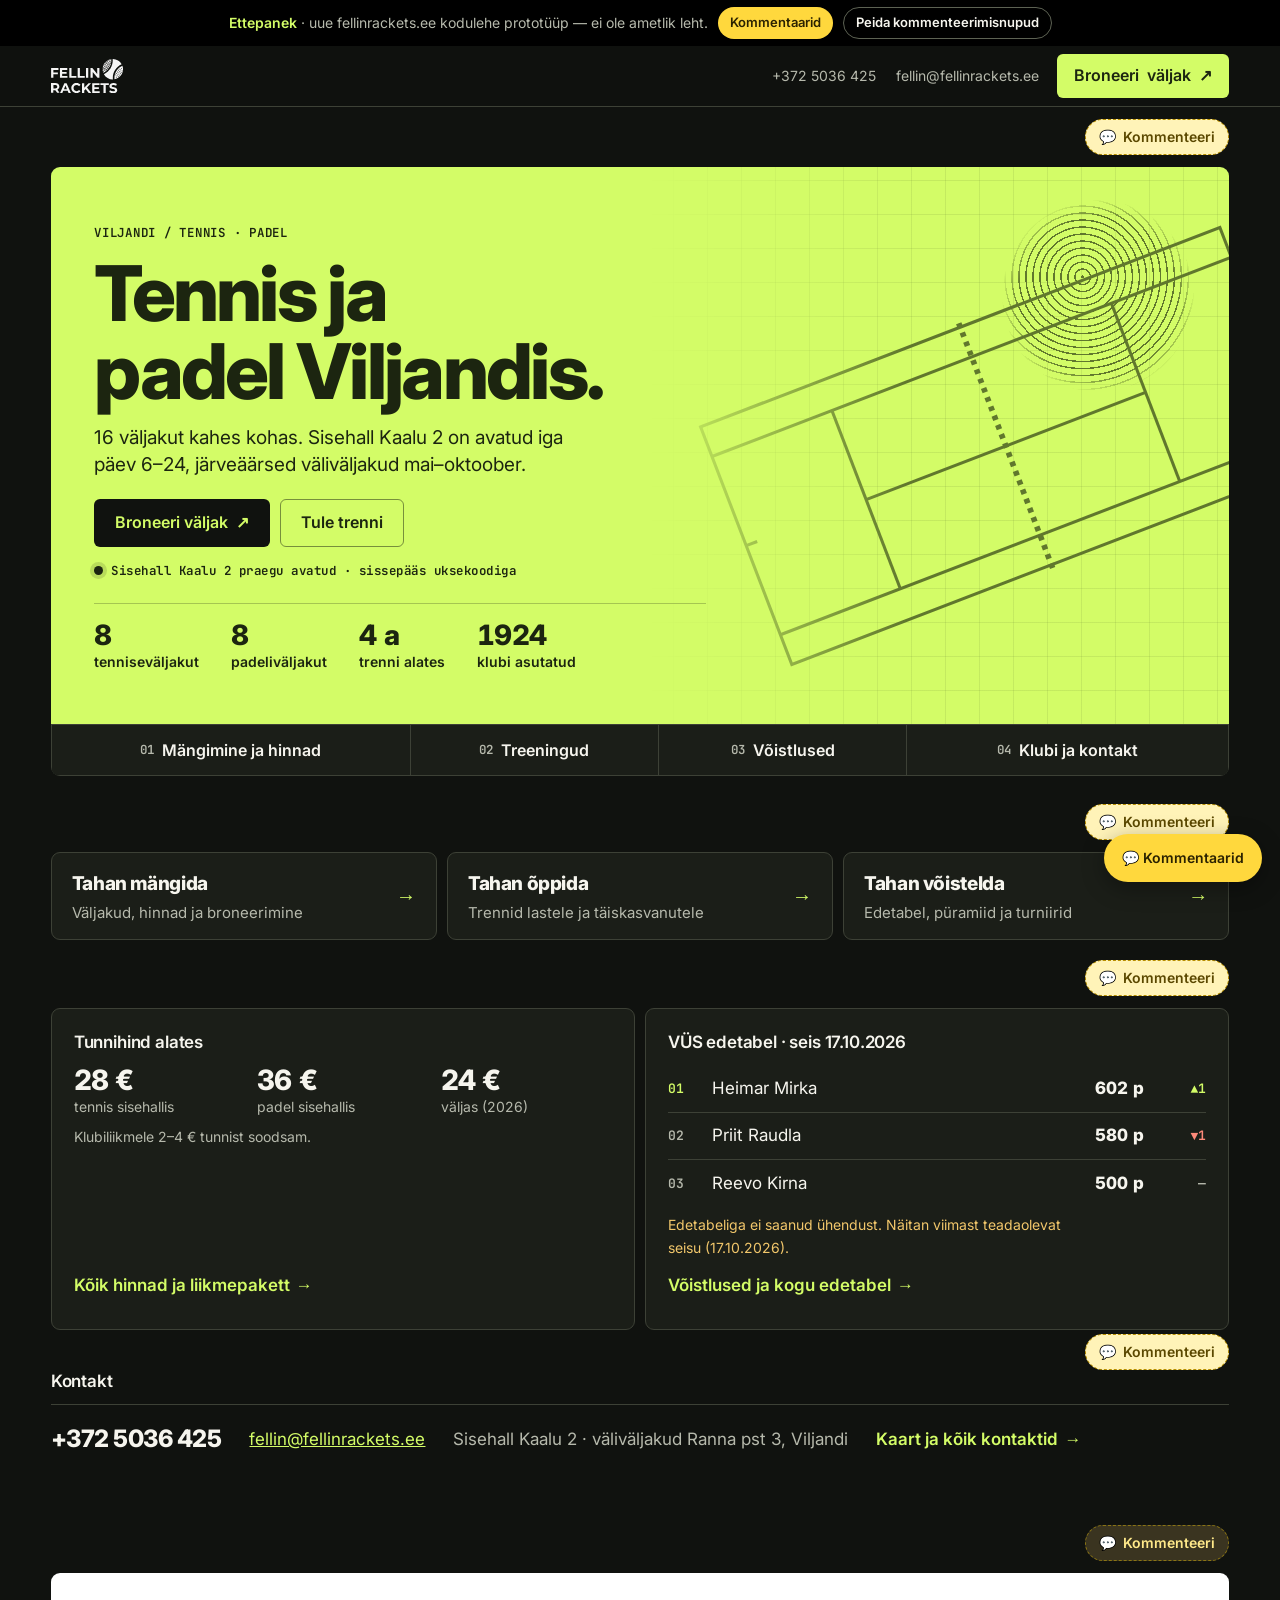
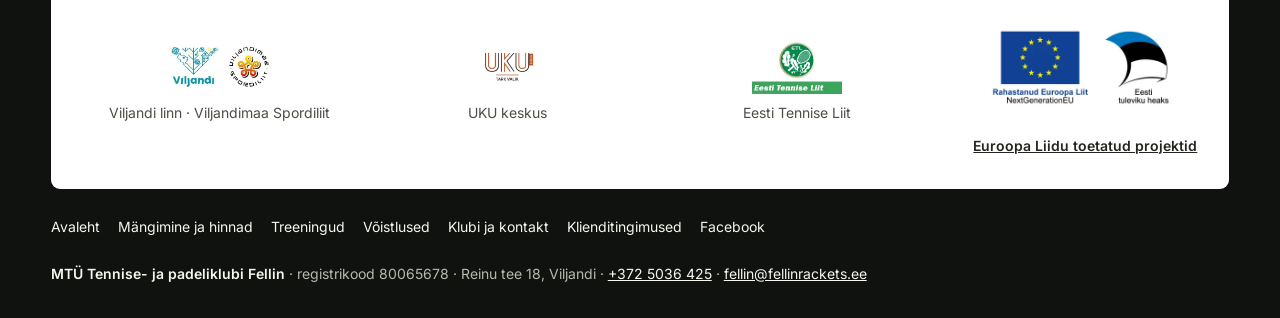
==== commit 696e7ff9: "fellin: versioon 7 — lühike avaleht + 4 alamlehte (telefonis 10 → 3 ekraani) - Avaleht: avaplokk, „T" ====
--- a/fellin/index.html
+++ b/fellin/index.html
@@ -3,14 +3,11 @@
 <head>
   <meta charset="utf-8" />
   <meta name="viewport" content="width=device-width, initial-scale=1, viewport-fit=cover" />
-
-  <!-- ===== Google ja tehisaru: pealkiri + kirjeldus sisaldavad päringuid, mida inimesed päriselt kirjutavad ===== -->
   <title>Tennis ja padel Viljandis – Fellin Rackets | väljakud, trennid, võistlused</title>
   <meta name="description" content="Fellin Rackets – Viljandi tennise- ja padelikeskus. 16 väljakut: sisehall Kaalu 2 avatud iga päev 6–24, väliväljakud järve ääres. Broneeri online, tennise- ja padelikool alates 4. eluaastast, VÜS edetabel." />
   <link rel="canonical" href="https://www.fellinrackets.ee/" />
   <meta name="robots" content="index, follow, max-image-preview:large" />
   <meta name="theme-color" content="#10120f" />
-
   <meta property="og:type" content="website" />
   <meta property="og:locale" content="et_EE" />
   <meta property="og:site_name" content="Fellin Rackets" />
@@ -18,558 +15,162 @@
   <meta property="og:description" content="16 väljakut, avatud iga päev 6–24. Broneeri online, tule trenni, mängi Viljandi üksikmängu sarjas." />
   <meta property="og:url" content="https://www.fellinrackets.ee/" />
   <meta property="og:image" content="https://www.fellinrackets.ee/wp-content/uploads/2018/10/DJI_0874-1000x500.jpg" />
-
-  <!-- Fondid oma serverist (nagu noolprojekt.ee): latin + latin-ext, font-display: swap -->
   <link rel="preload" href="fonts/inter-latin.woff2" as="font" type="font/woff2" crossorigin />
-
-  <!-- ===== Struktureeritud andmed (schema.org): see on see, mida Google ja tehisaru loevad masinloetava faktina ===== -->
+  <link rel="stylesheet" href="fellin.css" />
   <script type="application/ld+json">
-  {
-    "@context": "https://schema.org",
-    "@graph": [
-      {
-        "@type": "SportsClub",
-        "@id": "https://www.fellinrackets.ee/#klubi",
-        "name": "Tennise- ja padeliklubi Fellin",
-        "alternateName": ["Fellin Rackets", "Viljandi tennise- ja padeliklubi Fellin", "Tenniseklubi Fellin"],
-        "legalName": "MTÜ Tennise- ja padeliklubi Fellin",
-        "taxID": "80065678",
-        "foundingDate": "1924",
-        "url": "https://www.fellinrackets.ee/",
-        "logo": "https://www.fellinrackets.ee/wp-content/uploads/2024/08/fellin-logo-2.png",
-        "sameAs": ["https://www.facebook.com/TenniseklubiFellin/", "https://www.spordiregister.ee/et/organisatsioon/192"],
-        "telephone": "+372 5036 425",
-        "email": "fellin@fellinrackets.ee",
-        "sport": ["Tennis", "Padel"],
-        "memberOf": { "@type": "SportsOrganization", "name": "Eesti Tennise Liit", "url": "https://www.tennis.ee/" },
-        "address": {
-          "@type": "PostalAddress",
-          "streetAddress": "Reinu tee 18",
-          "postalCode": "71020",
-          "addressLocality": "Viljandi",
-          "addressCountry": "EE"
+{
+  "@context": "https://schema.org",
+  "@graph": [
+    {
+      "@type": "SportsClub",
+      "@id": "https://www.fellinrackets.ee/#klubi",
+      "name": "Tennise- ja padeliklubi Fellin",
+      "alternateName": [
+        "Fellin Rackets",
+        "Viljandi tennise- ja padeliklubi Fellin",
+        "Tenniseklubi Fellin"
+      ],
+      "legalName": "MTÜ Tennise- ja padeliklubi Fellin",
+      "taxID": "80065678",
+      "foundingDate": "1924",
+      "url": "https://www.fellinrackets.ee/",
+      "logo": "https://www.fellinrackets.ee/wp-content/uploads/2024/08/fellin-logo-2.png",
+      "sameAs": [
+        "https://www.facebook.com/TenniseklubiFellin/",
+        "https://www.spordiregister.ee/et/organisatsioon/192"
+      ],
+      "telephone": "+372 5036 425",
+      "email": "fellin@fellinrackets.ee",
+      "sport": [
+        "Tennis",
+        "Padel"
+      ],
+      "memberOf": {
+        "@type": "SportsOrganization",
+        "name": "Eesti Tennise Liit",
+        "url": "https://www.tennis.ee/"
+      },
+      "address": {
+        "@type": "PostalAddress",
+        "streetAddress": "Reinu tee 18",
+        "postalCode": "71020",
+        "addressLocality": "Viljandi",
+        "addressCountry": "EE"
+      },
+      "areaServed": [
+        "Viljandi",
+        "Viljandimaa"
+      ],
+      "subOrganization": [
+        {
+          "@id": "https://www.fellinrackets.ee/#sisehall"
         },
-        "areaServed": ["Viljandi", "Viljandimaa"],
-        "subOrganization": [
-          { "@id": "https://www.fellinrackets.ee/#sisehall" },
-          { "@id": "https://www.fellinrackets.ee/#valjakud" },
-          { "@id": "https://www.fellinrackets.ee/#kool" }
-        ]
+        {
+          "@id": "https://www.fellinrackets.ee/#valjakud"
+        },
+        {
+          "@id": "https://www.fellinrackets.ee/#kool"
+        }
+      ]
+    },
+    {
+      "@type": "SportsActivityLocation",
+      "@id": "https://www.fellinrackets.ee/#sisehall",
+      "name": "Fellin Rackets sisehall – Viljandi tennise- ja padelikeskus",
+      "description": "Aastaringne automaatkeskus: 2 tennise siseväljakut (Schöpp Classic vaipkate) ja 3 padeli siseväljakut (Mondo Supercourt XN). Personali pole, sissepääs broneeringu uksekoodiga.",
+      "logo": "https://www.fellinrackets.ee/wp-content/themes/vantage-vt/img/fellin-rackets-2602.svg",
+      "sport": [
+        "Tennis",
+        "Padel"
+      ],
+      "address": {
+        "@type": "PostalAddress",
+        "streetAddress": "Kaalu 2",
+        "addressLocality": "Viljandi",
+        "addressCountry": "EE"
       },
-      {
-        "@type": "SportsActivityLocation",
-        "@id": "https://www.fellinrackets.ee/#sisehall",
-        "name": "Fellin Rackets sisehall – Viljandi tennise- ja padelikeskus",
-        "description": "Aastaringne automaatkeskus: 2 tennise siseväljakut (Schöpp Classic vaipkate) ja 3 padeli siseväljakut (Mondo Supercourt XN). Personali pole, sissepääs broneeringu uksekoodiga.",
-        "logo": "https://www.fellinrackets.ee/wp-content/themes/vantage-vt/img/fellin-rackets-2602.svg",
-        "sport": ["Tennis", "Padel"],
-        "address": {
-          "@type": "PostalAddress",
-          "streetAddress": "Kaalu 2",
-          "addressLocality": "Viljandi",
-          "addressCountry": "EE"
-        },
-        "telephone": "+372 5036 425",
-        "openingHoursSpecification": [{
+      "telephone": "+372 5036 425",
+      "openingHoursSpecification": [
+        {
           "@type": "OpeningHoursSpecification",
-          "dayOfWeek": ["Monday","Tuesday","Wednesday","Thursday","Friday","Saturday","Sunday"],
+          "dayOfWeek": [
+            "Monday",
+            "Tuesday",
+            "Wednesday",
+            "Thursday",
+            "Friday",
+            "Saturday",
+            "Sunday"
+          ],
           "opens": "06:00",
           "closes": "23:59"
-        }],
-        "priceRange": "28–44 € / h",
-        "amenityFeature": [
-          { "@type": "LocationFeatureSpecification", "name": "Saun", "value": true },
-          { "@type": "LocationFeatureSpecification", "name": "Riietusruumid ja pesemisvõimalus", "value": true },
-          { "@type": "LocationFeatureSpecification", "name": "Online broneerimine (Matchi)", "value": true }
-        ],
-        "parentOrganization": { "@id": "https://www.fellinrackets.ee/#klubi" }
+        }
+      ],
+      "priceRange": "28–44 € / h",
+      "amenityFeature": [
+        {
+          "@type": "LocationFeatureSpecification",
+          "name": "Saun",
+          "value": true
+        },
+        {
+          "@type": "LocationFeatureSpecification",
+          "name": "Riietusruumid ja pesemisvõimalus",
+          "value": true
+        },
+        {
+          "@type": "LocationFeatureSpecification",
+          "name": "Online broneerimine (Matchi)",
+          "value": true
+        }
+      ],
+      "parentOrganization": {
+        "@id": "https://www.fellinrackets.ee/#klubi"
+      }
+    },
+    {
+      "@type": "SportsActivityLocation",
+      "@id": "https://www.fellinrackets.ee/#valjakud",
+      "name": "Fellin Rackets väliväljakud – Viljandi järve ääres",
+      "description": "Hooajal mai–oktoober: 6 tennise väliväljakut (Top Clay), 4 padeli väliväljakut (Top Velour) ja 1 kunstmuruga padeliväljak.",
+      "sport": [
+        "Tennis",
+        "Padel"
+      ],
+      "address": {
+        "@type": "PostalAddress",
+        "streetAddress": "Ranna puiestee 3",
+        "addressLocality": "Viljandi",
+        "addressCountry": "EE"
       },
-      {
-        "@type": "SportsActivityLocation",
-        "@id": "https://www.fellinrackets.ee/#valjakud",
-        "name": "Fellin Rackets väliväljakud – Viljandi järve ääres",
-        "description": "Hooajal mai–oktoober: 6 tennise väliväljakut (Top Clay), 4 padeli väliväljakut (Top Velour) ja 1 kunstmuruga padeliväljak.",
-        "sport": ["Tennis", "Padel"],
-        "address": {
-          "@type": "PostalAddress",
-          "streetAddress": "Ranna puiestee 3",
-          "addressLocality": "Viljandi",
-          "addressCountry": "EE"
-        },
-        "priceRange": "24–28 € / h",
-        "parentOrganization": { "@id": "https://www.fellinrackets.ee/#klubi" }
-      },
-      {
-        "@type": "SportsOrganization",
-        "@id": "https://www.fellinrackets.ee/#kool",
-        "name": "Ott Ahoneni tennise- ja padelikool",
-        "description": "Erahuvikool (asutatud 2005). Tennise- ja padelitrennid algajatele ja edasijõudnutele alates 4. eluaastast, aastaringselt. Peatreenerid on vanemtreenerid (EKR tase 6).",
-        "logo": "https://www.fellinrackets.ee/wp-content/uploads/2024/08/ott-ahoneni-logo-2.png",
-        "foundingDate": "2005",
-        "sport": ["Tennis", "Padel"],
-        "email": "ott@fellinrackets.ee",
-        "parentOrganization": { "@id": "https://www.fellinrackets.ee/#klubi" },
-        "employee": [
-          { "@type": "Person", "name": "Ott Ahonen", "jobTitle": "Peatreener",
-            "sameAs": "https://www.spordiregister.ee/et/treener/2972/ott_ahonen",
-            "hasCredential": { "@type": "EducationalOccupationalCredential", "credentialCategory": "Kutsetunnistus",
-              "name": "Vanemtreener, EKR tase 6, spetsialiseerumine tennis", "expires": "2029-09-25",
-              "url": "https://www.spordiregister.ee/et/treener/2972/ott_ahonen" } },
-          { "@type": "Person", "name": "Priit Pihl", "jobTitle": "Treener, õppealajuhataja",
-            "sameAs": "https://www.spordiregister.ee/et/treener/6853/priit_pihl",
-            "hasCredential": { "@type": "EducationalOccupationalCredential", "credentialCategory": "Kutsetunnistus",
-              "name": "Vanemtreener, EKR tase 6, spetsialiseerumine tennis", "expires": "2029-09-25",
-              "url": "https://www.spordiregister.ee/et/treener/6853/priit_pihl" } },
-          { "@type": "Person", "name": "Timo Kirsimäe", "jobTitle": "Tennisetreener",
-            "sameAs": "https://www.spordiregister.ee/et/treener/9793/timo_kirsimae",
-            "hasCredential": { "@type": "EducationalOccupationalCredential", "credentialCategory": "Kutsetunnistus",
-              "name": "Abitreener, EKR tase 3, spetsialiseerumine tennis", "expires": "2027-05-02",
-              "url": "https://www.spordiregister.ee/et/treener/9793/timo_kirsimae" } },
-          { "@type": "Person", "name": "Diana Klavan", "jobTitle": "Padelitreener" },
-          { "@type": "Person", "name": "Priscilla Õmblus", "jobTitle": "Padelitreener" },
-          { "@type": "Person", "name": "Anelle Luik", "jobTitle": "Treener" }
-        ]
-      },
-      {
-        "@type": "FAQPage",
-        "@id": "https://www.fellinrackets.ee/#kkk",
-        "mainEntity": [
-          { "@type": "Question", "name": "Kus Viljandis saab tennist ja padelit mängida?",
-            "acceptedAnswer": { "@type": "Answer", "text": "Fellin Rackets keskuses: sisehall Kaalu 2 on avatud aastaringselt iga päev 6–24 (2 tennise- ja 3 padeliväljakut). Hooajal mai–oktoober lisanduvad järveäärsed väliväljakud Ranna puiestee 3 (6 tennise- ja 5 padeliväljakut)." } },
-          { "@type": "Question", "name": "Kui palju maksab väljaku rent Viljandis?",
-            "acceptedAnswer": { "@type": "Answer", "text": "Alates 01.09.2026: sisetennis 28–36 € tund, sisepadel 36–44 € tund, väliväljakud 24–28 € tund (2026. a hooaeg). Klubiliikmetele 2–4 € soodsam." } },
-          { "@type": "Question", "name": "Kas keskuses on personal?",
-            "acceptedAnswer": { "@type": "Answer", "text": "Ei. Viljandi tennise- ja padelikeskus on automaatkeskus. Sisse pääseb broneeringuga saadud uksekoodiga. Probleemi korral helista keskuse telefonil +372 5036 425." } },
-          { "@type": "Question", "name": "Kas broneeringut saab tühistada?",
-            "acceptedAnswer": { "@type": "Answer", "text": "Jah, tasuta kuni 24 tundi enne algust. Hilisemat tühistamist ei hüvitata." } },
-          { "@type": "Question", "name": "Mis vanusest saab tennise- või padelitrenni tulla?",
-            "acceptedAnswer": { "@type": "Answer", "text": "Ott Ahoneni tennise- ja padelikool võtab lapsi alates 4. eluaastast. Trennid on ka täiskasvanutele, algajatele ja edasijõudnutele. Kuutasu alates 56 € (1× nädalas)." } }
-        ]
-      },
-      {
-        "@type": "WebSite",
-        "@id": "https://www.fellinrackets.ee/#veeb",
-        "url": "https://www.fellinrackets.ee/",
-        "name": "Fellin Rackets",
-        "inLanguage": "et",
-        "publisher": { "@id": "https://www.fellinrackets.ee/#klubi" }
+      "priceRange": "24–28 € / h",
+      "parentOrganization": {
+        "@id": "https://www.fellinrackets.ee/#klubi"
       }
-    ]
-  }
+    },
+    {
+      "@type": "WebSite",
+      "@id": "https://www.fellinrackets.ee/#veeb",
+      "url": "https://www.fellinrackets.ee/",
+      "name": "Fellin Rackets",
+      "inLanguage": "et",
+      "publisher": {
+        "@id": "https://www.fellinrackets.ee/#klubi"
+      }
+    }
+  ]
+}
   </script>
-
-  <style>
-    /* Disainikeel: lihasatlas.raudla.com — tume alus, üks laimirohe rõhuvärv, paks Inter,
-       mono ainult lühikestes siltides, nummerdatud menüü. Ligipääsetavus: WCAG 2.2 AA siht.
-       Tüübiskaala rem-ides, kolm kaalu: 400 / 600 / 800. */
-    @font-face { font-family: "Inter"; font-style: normal; font-weight: 400 800; font-display: swap; src: url("fonts/inter-latin-ext.woff2") format("woff2"); unicode-range: U+0100-02BA, U+02BD-02C5, U+02C7-02CC, U+02CE-02D7, U+02DD-02FF, U+0304, U+0308, U+0329, U+1D00-1DBF, U+1E00-1E9F, U+1EF2-1EFF, U+2020, U+20A0-20AB, U+20AD-20C4, U+2113, U+2C60-2C7F, U+A720-A7FF; }
-    @font-face { font-family: "Inter"; font-style: normal; font-weight: 400 800; font-display: swap; src: url("fonts/inter-latin.woff2") format("woff2"); unicode-range: U+0000-00FF, U+0131, U+0152-0153, U+02BB-02BC, U+02C6, U+02DA, U+02DC, U+0304, U+0308, U+0329, U+2000-206F, U+20AC, U+2122, U+2191, U+2193, U+2212, U+2215, U+FEFF, U+FFFD; }
-    @font-face { font-family: "JetBrains Mono"; font-style: normal; font-weight: 600; font-display: swap; src: url("fonts/jbmono-latin-ext.woff2") format("woff2"); unicode-range: U+0100-02BA, U+02BD-02C5, U+02C7-02CC, U+02CE-02D7, U+02DD-02FF, U+0304, U+0308, U+0329, U+1D00-1DBF, U+1E00-1E9F, U+1EF2-1EFF, U+2020, U+20A0-20AB, U+20AD-20C4, U+2113, U+2C60-2C7F, U+A720-A7FF; }
-    @font-face { font-family: "JetBrains Mono"; font-style: normal; font-weight: 600; font-display: swap; src: url("fonts/jbmono-latin.woff2") format("woff2"); unicode-range: U+0000-00FF, U+0131, U+0152-0153, U+02BB-02BC, U+02C6, U+02DA, U+02DC, U+0304, U+0308, U+0329, U+2000-206F, U+20AC, U+2122, U+2191, U+2193, U+2212, U+2215, U+FEFF, U+FFFD; }
-
-    :root {
-      color-scheme: dark;
-      --base: #10120f;
-      --surface: #1b1e18;
-      --panel: #25291f;
-      --border: #3d4136;
-      --border-hover: #777f64;
-      --ink: #f6f5ee;
-      --muted: #b6b9ac;
-      --accent: #d3fc67;
-      --accent-hover: #e7ffa5;
-      --accent-dim: #36451f;
-      --on-accent: #1c2510;
-      --warn: #f2c76b;
-      --warn-dim: rgba(242, 199, 107, 0.14);
-      --down: #ff8a7a;
-      --paper: #ffffff;
-      --paper-ink: #23261f;
-      --paper-muted: #4a4e44;
-      --paper-line: #dcdcd4;
-      --r: 9px;
-      --font: "Inter", -apple-system, BlinkMacSystemFont, "Segoe UI", Roboto, sans-serif;
-      --mono: "JetBrains Mono", Consolas, "SFMono-Regular", monospace;
-      --fs-h1: clamp(2.125rem, 6vw, 5.5rem);
-      --fs-h2: clamp(1.875rem, 4vw, 3.5rem);
-      --fs-h3: 1.25rem;
-      --fs-body: 1.0625rem;
-      --fs-small: .875rem;
-      --fs-label: .78rem;
-      --gut: clamp(1rem, 2.4vw, 2.25rem);
-      --max: 77.5rem;
-      --head-h: 60px;
-      --nav-h: 52px;
-    }
-    * { box-sizing: border-box; }
-    /* Ankruga liikudes ei peitu pealkiri kleepuva päise + menüü alla */
-    html { scroll-padding-top: calc(var(--head-h) + var(--nav-h) + 1.25rem); }
-    body { margin: 0; background: var(--base); color: var(--ink); font: 400 var(--fs-body)/1.6 var(--font);
-      -webkit-font-smoothing: antialiased; font-optical-sizing: auto; }
-    img { max-width: 100%; height: auto; display: block; }
-    a { color: var(--accent); }
-    p { max-width: 68ch; }
-    .num { font-variant-numeric: tabular-nums; }
-    .shell { max-width: var(--max); margin: 0 auto;
-      padding-left: max(var(--gut), env(safe-area-inset-left, 0px)); padding-right: max(var(--gut), env(safe-area-inset-right, 0px)); }
-    .wrap { }
-    .vh { position: absolute !important; width: 1px; height: 1px; padding: 0; margin: -1px; overflow: hidden; clip: rect(0 0 0 0); white-space: nowrap; border: 0; }
-
-    /* Fookus: 3 px raam, 2 px vahe. Laimirohelisel ja valgel tume raam. */
-    :focus-visible { outline: 3px solid var(--accent); outline-offset: 2px; }
-    .intro :focus-visible, .member :focus-visible, .band :focus-visible { outline-color: var(--on-accent); }
-    main:focus { outline: none; }
-    .skip { position: absolute; left: 16px; top: -120px; z-index: 200; background: var(--accent); color: var(--on-accent);
-      padding: 12px 18px; border-radius: 6px; font-weight: 600; text-decoration: none; }
-    .skip:focus { top: 12px; }
-
-    @media (prefers-reduced-motion: no-preference) {
-      html { scroll-behavior: smooth; }
-      .btn, .task, .atlas-nav a, .faq summary::after, .more > summary::after { transition: background-color .15s, color .15s, border-color .15s, transform .2s; }
-    }
-
-    /* Mono ainult lühikestes siltides (kicker, olek). Abitekstid ja tabelipäised on tavakirjas. */
-    .label { font: 600 var(--fs-label)/1.3 var(--mono); letter-spacing: .06em; text-transform: uppercase; }
-
-    .proto { background: #000; color: var(--muted); font-size: var(--fs-small); text-align: center; padding: 7px 16px; }
-    .proto b { color: var(--accent); font-weight: 600; }
-
-    /* --- päis --- */
-    .top { position: sticky; top: 0; z-index: 20; background: rgba(16,18,15,.96); backdrop-filter: blur(10px); border-bottom: 1px solid var(--border); }
-    .top-row { max-width: var(--max); margin: 0 auto; min-height: var(--head-h); display: flex; flex-wrap: wrap; align-items: center; gap: 8px;
-      padding-left: max(var(--gut), env(safe-area-inset-left, 0px)); padding-right: max(var(--gut), env(safe-area-inset-right, 0px)); }
-    .brand { display: flex; align-items: center; min-height: 44px; margin-right: auto; }
-    .brand img { height: 34px; width: auto; filter: brightness(0) invert(.96); }
-    .top-contact { display: flex; }
-    .top-contact a { display: inline-flex; align-items: center; min-height: 44px; padding: 0 10px; color: var(--muted);
-      text-decoration: none; font-size: var(--fs-small); }
-    .top-contact a:hover { color: var(--ink); text-decoration: underline; }
-    .menu-btn { display: none; align-items: center; gap: 8px; min-height: 44px; padding: 0 14px; border-radius: 6px;
-      border: 1px solid var(--border); background: transparent; color: var(--ink); font: 600 1rem/1 var(--font); cursor: pointer; }
-    .menu-btn .bars { width: 16px; height: 2px; background: currentColor; position: relative; }
-    .menu-btn .bars::before, .menu-btn .bars::after { content: ""; position: absolute; left: 0; width: 16px; height: 2px; background: currentColor; }
-    .menu-btn .bars::before { top: -5px; } .menu-btn .bars::after { top: 5px; }
-    .menu-btn[aria-expanded="true"] .bars { background: transparent; }
-    .menu-btn[aria-expanded="true"] .bars::before { top: 0; transform: rotate(45deg); }
-    .menu-btn[aria-expanded="true"] .bars::after { top: 0; transform: rotate(-45deg); }
-    .mobile-menu { border-top: 1px solid var(--border); background: var(--base); }
-    .mobile-menu ul { list-style: none; margin: 0 auto; padding: 6px max(var(--gut), env(safe-area-inset-left, 0px)) 14px; max-width: var(--max); }
-    .mobile-menu a { display: flex; align-items: center; gap: 10px; min-height: 48px; color: var(--ink); text-decoration: none;
-      font-weight: 600; font-size: 1.0625rem; border-bottom: 1px solid var(--border); }
-    .mobile-menu a span { color: var(--muted); font: 600 var(--fs-label)/1 var(--mono); }
-    .mobile-menu a[aria-current="true"] { color: var(--accent); }
-
-    .btn { display: inline-flex; align-items: center; justify-content: center; gap: 8px; min-height: 48px; padding: 0 20px;
-      border-radius: 6px; border: 1px solid transparent; font: 600 1rem/1.2 var(--font); text-decoration: none; cursor: pointer; text-align: center; }
-    .btn-accent { background: var(--accent); color: var(--on-accent); }
-    .btn-accent:hover { background: var(--accent-hover); }
-    .btn-ink { background: var(--base); color: var(--accent); }
-    .btn-ink:hover { background: #262c22; }
-    .btn-ghost { border-color: var(--border); color: var(--ink); background: transparent; }
-    .btn-ghost:hover { border-color: var(--border-hover); }
-    .btn-ghost-dark { border-color: rgba(28,37,16,.5); color: var(--on-accent); background: transparent; }
-    .btn-ghost-dark:hover { border-color: var(--on-accent); }
-    .top .btn { min-height: 44px; padding: 0 16px; white-space: nowrap; }
-
-    /* --- avaplokk: graafika püsib ploki sees (P0 ülevool) ja on summutatud --- */
-    .intro-sec { padding-top: 12px; }
-    .intro { position: relative; isolation: isolate; display: flex; align-items: center;
-      min-height: clamp(17rem, 40vh, 25rem); padding: clamp(1.25rem, 4vw, 3.25rem) clamp(1.25rem, 3.4vw, 3.25rem);
-      border-radius: var(--r) var(--r) 0 0; background: var(--accent); color: var(--on-accent); }
-    .intro-copy { position: relative; z-index: 1; max-width: 42rem; min-width: 0; }
-    .intro h1 { margin: .6rem 0 .75rem; max-width: 12ch; font-size: var(--fs-h1); font-weight: 800; line-height: 1.02; letter-spacing: -.035em;
-      text-wrap: balance; hyphens: auto; overflow-wrap: break-word; }
-    .intro p { margin: 0 0 1.25rem; max-width: 30rem; font-size: clamp(1.0625rem, 1.5vw, 1.1875rem); line-height: 1.45; }
-    .intro-cta { display: flex; flex-wrap: wrap; gap: 10px; }
-    .status { display: flex; align-items: center; gap: 8px; margin-top: 1rem; font: 600 var(--fs-label)/1.3 var(--mono); letter-spacing: .04em; }
-    .status i { width: 9px; height: 9px; border-radius: 50%; background: var(--on-accent); box-shadow: 0 0 0 4px rgba(28,37,16,.15); flex: none; }
-    .status i.off { background: transparent; border: 1.5px solid var(--on-accent); box-shadow: none; }
-    .intro-facts { display: flex; flex-wrap: wrap; gap: .75rem 2rem; margin: 1.5rem 0 0; padding: 1rem 0 0; border-top: 1px solid rgba(28,37,16,.25); }
-    .intro-facts div { display: flex; flex-direction: column; }
-    .intro-facts dt { order: 2; font-size: var(--fs-small); font-weight: 600; }
-    .intro-facts dd { order: 1; margin: 0; font-size: 1.75rem; font-weight: 800; letter-spacing: -.03em; line-height: 1.1; }
-    .intro-art { position: absolute; top: 0; right: 0; bottom: 0; width: 50%; overflow: hidden; border-radius: 0 var(--r) 0 0;
-      pointer-events: none; opacity: .62;
-      background: repeating-linear-gradient(90deg, transparent 0 33px, #19271122 33px 34px),
-                  repeating-linear-gradient(0deg, transparent 0 33px, #19271122 33px 34px);
-      -webkit-mask-image: linear-gradient(90deg, transparent, #000 45%); mask-image: linear-gradient(90deg, transparent, #000 45%); }
-    .intro-art svg { position: absolute; width: 96%; right: -10%; top: 50%; transform: translateY(-50%) rotate(-21deg); }
-    .intro-art::after { content: ""; position: absolute; width: clamp(120px, 15vw, 220px); aspect-ratio: 1; right: 6%; top: 6%;
-      border-radius: 50%; background: repeating-radial-gradient(circle at 42% 40%, #1b270b 0 1.4px, transparent 1.4px 7px);
-      -webkit-mask-image: radial-gradient(circle, #000 58%, transparent 71%); mask-image: radial-gradient(circle, #000 58%, transparent 71%); }
-
-    /* Nummerdatud menüü: ploki all ja kerides kleepuv päise all (P1 p 3) */
-    .atlas-nav { position: sticky; top: var(--head-h); z-index: 15; display: grid; grid-template-columns: 1.5fr repeat(5, minmax(0, 1fr));
-      gap: 1px; padding: 1px; background: var(--border); border-radius: 0 0 var(--r) var(--r); overflow: hidden;
-      box-shadow: 0 0 0 100vmax var(--base); clip-path: inset(0 -100vmax); }
-    .atlas-nav a { min-height: calc(var(--nav-h) - 2px); display: flex; align-items: center; justify-content: center; gap: 8px; padding: 6px 4px;
-      background: var(--surface); color: var(--ink); font: 600 clamp(.875rem, 1.3vw, 1rem)/1.15 var(--font); text-decoration: none; text-align: center; }
-    .atlas-nav a span { color: var(--muted); font: 600 var(--fs-label)/1 var(--mono); }
-    .atlas-nav a:hover { background: var(--panel); color: var(--accent); }
-    .atlas-nav a[aria-current="true"] { background: var(--panel); color: var(--accent); box-shadow: inset 0 -2px 0 var(--accent); }
-    .atlas-nav a[aria-current="true"] span { color: var(--accent); }
-    .atlas-nav a:focus-visible { outline-offset: -3px; }
-
-    /* --- osad --- */
-    section { padding-top: 4rem; }
-    .sec-head { display: flex; justify-content: space-between; align-items: flex-end; gap: 1.25rem; margin-bottom: 1.5rem; flex-wrap: wrap; }
-    .sec-head .label { color: var(--accent); }
-    /* Flex/grid lapsed tohivad kahaneda — pikad eesti sõnad murduvad, leht ei ole laiem kui ekraan */
-    .sec-head > div { min-width: 0; }
-    h2, h3, p, li, dd, dt, td, figcaption { overflow-wrap: break-word; }
-    h2 { margin: .5rem 0 0; font-size: var(--fs-h2); font-weight: 800; line-height: 1.05; letter-spacing: -.03em;
-      text-wrap: balance; hyphens: auto; overflow-wrap: break-word; }
-    .sec-sub { color: var(--muted); margin: .75rem 0 0; }
-    h3 { margin: 0 0 .5rem; font-size: var(--fs-h3); font-weight: 600; line-height: 1.25; letter-spacing: -.01em; }
-    /* Kaardi pealkiri: tavakirjas, mitte suurtähtedes monokirjas */
-    h3.card-h { font-size: 1.0625rem; color: var(--ink); margin: 0 0 .75rem; }
-    .card { --pad: 1.375rem; background: var(--surface); border: 1px solid var(--border); border-radius: var(--r); padding: var(--pad); min-width: 0; }
-    .grid-3 { display: grid; grid-template-columns: repeat(3, minmax(0, 1fr)); gap: 10px; }
-    .grid-2 { display: grid; grid-template-columns: repeat(2, minmax(0, 1fr)); gap: 10px; }
-    .muted { color: var(--muted); }
-    .small { font-size: var(--fs-small); }
-    .link-arrow { display: inline-flex; align-items: center; gap: 6px; min-height: 44px; font-weight: 600; text-decoration: none; color: var(--accent); }
-    .link-arrow:hover { text-decoration: underline; }
-
-    /* kasutajaülesanded: ainult tüpograafia (klubi kolm logo on Klubi osas) */
-    .tasks-sec { padding-top: 1.75rem; }
-    .task { display: flex; flex-direction: column; gap: .35rem; text-decoration: none; color: inherit; padding: 1.1rem 1.25rem; }
-    .task:hover { border-color: var(--border-hover); background: #20241c; }
-    .task h3 { margin: 0; font-size: 1.1875rem; font-weight: 800; letter-spacing: -.02em; }
-    .task p { margin: 0; color: var(--muted); font-size: .9375rem; line-height: 1.45; }
-    .task .go { font-weight: 600; color: var(--accent); font-size: .9375rem; }
-
-    /* väljakud ja hinnad: iga mängukoha kaardil tema hinnatabel */
-    .loc { display: flex; flex-direction: column; }
-    .loc h3 { font-size: 1.5rem; font-weight: 800; letter-spacing: -.02em; margin: 0; }
-    .loc h3 .loc-type { display: block; color: var(--muted); margin-bottom: .35rem; font-size: var(--fs-small); letter-spacing: 0; font-weight: 600; }
-    .loc .addr { color: var(--muted); margin: .35rem 0 .75rem; font-size: .9375rem; }
-    .loc .addr .off { color: var(--warn); }
-    .loc-photo { width: calc(100% + 2 * var(--pad)); max-width: none; margin: calc(-1 * var(--pad)) calc(-1 * var(--pad)) 1rem;
-      aspect-ratio: 21 / 9; object-fit: cover; border-radius: var(--r) var(--r) 0 0; }
-    .loc-note { font-size: .9375rem; color: var(--muted); background: var(--panel); border-radius: 6px; padding: 10px 12px; margin: .75rem 0 0; max-width: none; }
-    .loc-note a { color: var(--ink); }
-    .loc > .link-arrow { margin-top: auto; padding-top: .5rem; align-self: flex-start; }
-
-    /* tabelid */
-    table { width: 100%; border-collapse: collapse; }
-    th, td { text-align: left; padding: .7rem .25rem; border-bottom: 1px solid var(--border); vertical-align: top; }
-    thead th { font-size: var(--fs-small); font-weight: 600; color: var(--muted); vertical-align: bottom; }
-    tbody th { font-weight: 400; }
-    tr:last-child td, tr:last-child th { border-bottom: 0; }
-    .pr { text-align: right; }
-    td.pr b { display: block; font-weight: 800; font-size: 1.125rem; white-space: nowrap; }
-    td.pr .mem { display: block; font-size: var(--fs-small); font-weight: 600; color: var(--accent); }
-    td.p { text-align: right; white-space: nowrap; font-weight: 800; font-size: 1.125rem; }
-    .tier { display: block; font-size: var(--fs-small); font-weight: 600; color: var(--muted); }
-    .tier.peak { color: var(--warn); }
-    .book-row { display: flex; flex-wrap: wrap; align-items: center; gap: .5rem 1.25rem; margin: 1.25rem 0 0; }
-    .book-row p { margin: 0; }
-
-    .member { margin-top: 1.25rem; display: grid; grid-template-columns: auto minmax(0, 1fr) auto; gap: 1rem 2.5rem; align-items: center;
-      background: var(--accent); color: var(--on-accent); border-color: var(--accent); }
-    .member h3.card-h { color: var(--on-accent); margin: 0; }
-    .member .big { font-size: 3.5rem; font-weight: 800; letter-spacing: -.04em; line-height: 1; margin: .4rem 0 .25rem; }
-    .member .payback { margin: 0 0 .75rem; font-weight: 600; max-width: none; }
-    .member ul { margin: 0; padding-left: 1.1rem; columns: 2 15rem; column-gap: 2rem; }
-    .member li { margin-bottom: .35rem; break-inside: avoid; }
-    .member-cta { display: flex; flex-direction: column; align-items: flex-start; gap: .4rem; }
-    .member-cta .small { color: #3a4a20; }
-
-    /* lahtiklõpsatavad plokid: KKK ja teisejärguline info („rohkem“) */
-    .faq-list { max-width: 56rem; border-top: 1px solid var(--border); }
-    .faq details, .more { border-bottom: 1px solid var(--border); }
-    .more { margin-top: 1.25rem; border-top: 1px solid var(--border); }
-    .card .more { margin-top: 1rem; border-bottom: 0; }
-    .faq summary, .more > summary { cursor: pointer; list-style: none; min-height: 56px; padding: .9rem 0; font-weight: 600; font-size: 1.0625rem;
-      display: flex; justify-content: space-between; align-items: center; gap: 16px; }
-    .faq summary::-webkit-details-marker, .more > summary::-webkit-details-marker { display: none; }
-    .faq summary::after, .more > summary::after { content: "+"; font: 600 1.5rem/1 var(--mono); color: var(--accent); flex: none; }
-    .faq details[open] summary::after, .more[open] > summary::after { transform: rotate(45deg); }
-    .faq details p { margin: 0; padding: 0 0 1.1rem; color: var(--muted); }
-    .more-body { padding: 0 0 1.25rem; }
-    .steps { counter-reset: s; display: grid; grid-template-columns: repeat(3, minmax(0, 1fr)); gap: 1rem 1.75rem; margin: 0; padding: 0; list-style: none; }
-    .step { border-top: 1px solid var(--border); padding-top: 1rem; }
-    .step::before { counter-increment: s; content: "0" counter(s); display: block; font: 600 var(--fs-label)/1 var(--mono); color: var(--accent); letter-spacing: .06em; margin-bottom: .75rem; }
-    .step h4 { margin: 0 0 .4rem; font-size: 1.0625rem; font-weight: 600; }
-    .step p { margin: 0; color: var(--muted); }
-    .facts-list { margin: 1.25rem 0 0; display: grid; gap: .5rem; }
-    .facts-list div { display: grid; grid-template-columns: 8rem minmax(0, 1fr); gap: 1rem; }
-    .facts-list dt { font-weight: 600; }
-    .facts-list dd { margin: 0; color: var(--muted); }
-    .row-links { margin-top: 1rem; display: flex; flex-wrap: wrap; gap: 4px 20px; align-items: center; }
-    .plain { margin: 0; padding-left: 1.1rem; color: var(--muted); }
-    .plain li { margin-bottom: .4rem; }
-
-    /* treeningud */
-    .train { align-items: start; }
-    .aud-row { display: grid; grid-template-columns: repeat(2, minmax(0, 1fr)); gap: 1rem; margin: 0 0 1.25rem; padding-bottom: 1.25rem; border-bottom: 1px solid var(--border); }
-    .aud-row h3 { font-size: 1.1875rem; font-weight: 800; margin: 0 0 .25rem; }
-    .aud-row p { margin: 0; color: var(--muted); font-size: .9375rem; }
-    .ask { display: flex; flex-direction: column; align-items: flex-start; gap: .75rem; }
-    .ask h3 { margin: 0; font-size: 1.1875rem; font-weight: 800; }
-    .ask p { margin: 0; color: var(--muted); font-size: .9375rem; max-width: 48ch; }
-    .ask .addr-line { display: flex; flex-wrap: wrap; align-items: center; gap: 0 12px; }
-    .ask .addr-line a { color: var(--ink); font-weight: 600; display: inline-flex; align-items: center; min-height: 44px; }
-    .copy-btn { min-height: 44px; padding: 0 12px; border-radius: 6px; border: 1px solid var(--border); background: transparent;
-      color: var(--ink); font: 600 var(--fs-small)/1 var(--font); cursor: pointer; }
-    .copy-btn:hover { border-color: var(--border-hover); }
-    .copy-ok { color: var(--accent); font-size: var(--fs-small); font-weight: 600; }
-    .sub-h { margin: 2.25rem 0 0; }
-    .sub-h .small { font-weight: 400; letter-spacing: 0; }
-    .coaches { display: grid; grid-template-columns: repeat(3, minmax(0, 1fr)); gap: 10px; margin: .75rem 0 0; padding: 0; list-style: none; }
-    .coach { padding: 12px 14px; border-radius: 7px; background: var(--surface); border: 1px solid var(--border); min-width: 0; }
-    .coach b { display: block; font-weight: 600; font-size: 1.0625rem; line-height: 1.3; }
-    .coach .role { display: block; font-size: var(--fs-small); color: var(--muted); }
-    .kutse { margin-top: .4rem; font-size: var(--fs-small); font-weight: 600; color: var(--accent); }
-    .kutse .kuni { display: block; color: var(--muted); font-weight: 400; }
-    .kutse a { display: inline-flex; align-items: center; min-height: 32px; color: var(--muted); }
-    .kutse a:hover { color: var(--ink); }
-
-    /* võistlused: üks kaart — VÜS esiviisik + lingid */
-    .comp { display: grid; grid-template-columns: minmax(0, 1.35fr) minmax(0, 1fr); gap: 1rem 2.25rem; }
-    .rank-list { list-style: none; padding: 0; margin: 0; }
-    .rank-list li { display: grid; grid-template-columns: 34px 1fr auto 52px; gap: 10px; align-items: center; padding: .6rem 0; border-bottom: 1px solid var(--border); }
-    .rank-list li:last-child { border-bottom: 0; }
-    .rank-list .empty { display: block; color: var(--muted); }
-    /* Ruum on reserveeritud ka enne värskete andmete saabumist — leht ei hüppa */
-    #vus-list { min-height: 14.5rem; }
-    .rk { font: 600 .8125rem/1 var(--mono); color: var(--muted); }
-    .rank-list li:first-child .rk { color: var(--accent); }
-    .pts { font-weight: 800; }
-    .dl { font: 600 .8125rem/1 var(--mono); text-align: right; }
-    .dl.up { color: var(--accent); } .dl.down { color: var(--down); } .dl.eq { color: var(--muted); }
-    .comp-links { list-style: none; margin: 0; padding: 0; align-self: center; border-top: 1px solid var(--border); }
-    .comp-links li { border-bottom: 1px solid var(--border); }
-    .comp-links a { display: grid; grid-template-columns: minmax(0, 1fr) auto; column-gap: 12px; align-items: center; min-height: 56px;
-      padding: .7rem 0; text-decoration: none; color: var(--ink); }
-    .comp-links b { font-weight: 600; }
-    .comp-links span { grid-column: 1; font-size: var(--fs-small); color: var(--muted); }
-    .comp-links .arr { grid-column: 2; grid-row: 1 / span 2; color: var(--accent); font-size: 1rem; font-weight: 600; }
-    .comp-links a:hover b { color: var(--accent); text-decoration: underline; }
-    .data-status { display: flex; align-items: center; gap: 8px; margin: 0; font-size: var(--fs-small); color: var(--muted); max-width: 46ch; }
-    .data-status i { width: 8px; height: 8px; border-radius: 50%; flex: none; background: var(--accent); box-shadow: 0 0 0 4px rgba(211,252,103,.15); }
-    .data-status.error { color: var(--warn); }
-
-    /* klubi */
-    .brands { display: grid; grid-template-columns: repeat(3, minmax(0, 1fr)); gap: 10px; margin: 0; padding: 0; list-style: none; }
-    .brands li { display: flex; flex-direction: column; justify-content: space-between; gap: .6rem; padding: 1rem 1.1rem;
-      background: var(--surface); border: 1px solid var(--border); border-radius: var(--r); min-width: 0; }
-    .brands img { height: 44px; width: auto; max-width: 100%; object-fit: contain; object-position: left center; filter: brightness(0) invert(.96); }
-    .brands span { font-size: var(--fs-small); color: var(--muted); font-weight: 600; }
-    #klubi .more-body { display: grid; grid-template-columns: minmax(0, 1fr) minmax(0, 1fr); gap: 1rem 2.5rem; align-items: start; }
-    #klubi .more-body p { margin: 0; color: var(--muted); }
-    #klubi .more-body p b { color: var(--ink); font-weight: 600; }
-    #klubi > .link-arrow { margin-top: .5rem; }
-    .timeline { list-style: none; padding: 0; margin: 0; border-top: 1px solid var(--border); }
-    .timeline li { display: grid; grid-template-columns: 4.5rem minmax(0, 1fr); gap: 14px; padding: .75rem 0; border-bottom: 1px solid var(--border); }
-    .timeline b { font: 600 .9375rem/1.6 var(--mono); color: var(--accent); }
-
-    /* koostööpartnerid ja EL-i toetus — üks hele riba; EL-i embleem jääb partnerite logodest suuremaks */
-    .band { background: var(--paper); color: var(--paper-ink); border-radius: var(--r); padding: clamp(1.25rem, 3vw, 2rem); display: grid; gap: 1.5rem; }
-    .band a { color: var(--paper-ink); }
-    .band h3.card-h { color: var(--paper-ink); margin: 0; }
-    .eu { border-top: 1px solid var(--paper-line); padding-top: 1.25rem; }
-    .eu-list { display: grid; gap: 1rem; margin-top: .75rem; }
-    .eu-item { display: grid; grid-template-columns: 260px minmax(0, 1fr); gap: 1.25rem; align-items: center; }
-    .eu-item img { width: 260px; }
-    .eu-item p { margin: 0; font-size: var(--fs-small); line-height: 1.5; color: var(--paper-ink); }
-    .partners { display: grid; grid-template-columns: repeat(3, minmax(0, 1fr)); gap: 1rem; }
-    .partner { display: flex; flex-direction: column; align-items: center; justify-content: flex-end; gap: .5rem; text-decoration: none; min-height: 44px; }
-    .partner img { max-height: 72px; width: auto; }
-    .partner span { font-size: var(--fs-small); color: var(--paper-muted); text-align: center; }
-
-    /* kontakt */
-    .contact-grid { display: grid; grid-template-columns: minmax(0, 1fr) minmax(0, 1.2fr); gap: 1rem 2rem; align-items: start; }
-    .contact-item { border-top: 1px solid var(--border); padding: 1rem 0 .5rem; }
-    .contact-item h3.card-h { margin: 0; }
-    .k-big { display: inline-flex; align-items: center; min-height: 44px; font-size: 1.5rem; font-weight: 800; letter-spacing: -.02em; color: var(--ink); text-decoration: none; }
-    .mail { display: inline-flex; align-items: center; min-height: 44px; }
-    .map-wrap { min-width: 0; }
-    .map { min-height: 22rem; border: 1px solid var(--border); border-radius: var(--r); background: var(--surface); overflow: hidden;
-      display: flex; flex-direction: column; align-items: center; justify-content: center; text-align: center; gap: .5rem; padding: 1.5rem; }
-    .map p { color: var(--muted); font-size: var(--fs-small); margin: 0 auto; max-width: 36ch; }
-    .map.on { padding: 0; display: block; }
-    .map iframe { width: 100%; height: 22rem; border: 0; display: block; }
-    .map-note { color: var(--muted); font-size: var(--fs-small); margin: .6rem 0 0; }
-
-    footer { margin-top: 4rem; border-top: 1px solid var(--border); padding: 1.25rem 0 2rem; color: var(--muted); font-size: var(--fs-small); }
-    .foot-links { display: flex; flex-wrap: wrap; gap: 0 18px; margin: 0 0 .75rem; padding: 0; list-style: none; }
-    .foot-links a { display: inline-flex; align-items: center; min-height: 44px; color: var(--ink); text-decoration: none; }
-    .foot-links a:hover { color: var(--accent); text-decoration: underline; }
-    .foot-line { font-size: var(--fs-small); line-height: 1.8; margin: 0; max-width: none; }
-    .foot-line b { color: var(--ink); font-weight: 600; }
-    .foot-line a { color: var(--ink); }
-
-    /* --- keskmine laius --- */
-    @media (max-width: 1100px) {
-      .top-contact { display: none; }
-    }
-    @media (max-width: 1020px) {
-      .member { grid-template-columns: auto minmax(0, 1fr); }
-      .member-cta { grid-column: 1 / -1; flex-direction: row; align-items: center; flex-wrap: wrap; }
-    }
-    /* --- tahvel ja telefon: päisemenüü, kleepuvat rida pole --- */
-    @media (max-width: 900px) {
-      :root { --nav-h: 0px; }
-      .atlas-nav { display: none; }
-      .menu-btn { display: inline-flex; }
-      .intro { border-radius: var(--r); }
-      .comp, .grid-3, .grid-2, .steps, .contact-grid, #klubi .more-body { grid-template-columns: minmax(0, 1fr); }
-      .member { grid-template-columns: minmax(0, 1fr); }
-      .coaches { grid-template-columns: repeat(2, minmax(0, 1fr)); }
-      .intro-art { width: 42%; opacity: .4; }
-      section { padding-top: 3rem; }
-    }
-    /* --- telefon: lühike esimene ekraan, ainult põhiinfo nähtaval --- */
-    @media (max-width: 640px) {
-      .card { --pad: 1.1rem; }
-      .intro { min-height: 0; }
-      .intro-art, .intro-facts, .book-extra { display: none; }
-      .intro h1 { max-width: none; }
-      .brand img { height: 28px; }
-      section { padding-top: 2.5rem; }
-      .grid-3, .grid-2 { gap: 8px; }
-      /* tegevuskaardid ühel real: pealkiri + nool (lingi nimi jääb terviklikuks) */
-      .task { flex-direction: row; justify-content: space-between; align-items: center; padding: .8rem 1.1rem; min-height: 56px; }
-      .task p { display: none; }
-      .task .go-txt { position: absolute; width: 1px; height: 1px; overflow: hidden; clip: rect(0 0 0 0); white-space: nowrap; }
-      .task .go { font-size: 1.25rem; }
-      /* kutsega treenerid täislaiuses, teised kahekaupa */
-      .coaches { grid-template-columns: repeat(2, minmax(0, 1fr)); gap: 6px; }
-      .coach { padding: 10px 12px; }
-      .coach.full { grid-column: 1 / -1; }
-      .member { gap: .75rem; }
-      .member .big { margin: .2rem 0; }
-      .rank-list li { grid-template-columns: 28px 1fr auto 44px; }
-      .member .big { font-size: 2.5rem; }
-      .member ul { columns: 1; }
-      .facts-list div { grid-template-columns: minmax(0, 1fr); gap: 0; }
-      .brands { gap: 6px; }
-      .brands li { padding: .75rem; }
-      .brands img { height: 28px; }
-      .partners { gap: .5rem; }
-      .partner img { max-height: 52px; }
-      .partner span { display: none; }
-      .eu-item { grid-template-columns: minmax(0, 1fr); gap: .6rem; }
-      .eu-item img { width: min(260px, 100%); }
-      .map { min-height: 0; padding: 1.1rem; }
-    }
-    @media (max-width: 480px) {
-      .intro-cta .btn { flex: 1 1 100%; }
-      .top .btn { padding: 0 12px; }
-    }
-  </style>
 </head>
 <body>
   <a class="skip" href="#sisu">Liigu sisu juurde</a>
 
   <!-- ARVUSTUS: eemalda enne avaldamist see riba ja arvustus.js rida lehe lõpus -->
-  <div class="proto" id="proto"><b>Ettepanek</b> · uue fellinrackets.ee avalehe prototüüp — ei ole ametlik leht.</div>
+  <div class="proto" id="proto"><b>Ettepanek</b> · uue fellinrackets.ee kodulehe prototüüp — ei ole ametlik leht.</div>
 
   <header class="top">
     <div class="top-row">
-      <a class="brand" href="#" aria-label="Fellin Rackets, avaleht">
+      <a class="brand" href="./" aria-label="Fellin Rackets, avaleht">
         <img src="img/fellin-rackets-logo.svg" alt="" width="73" height="34" />
       </a>
       <div class="top-contact">
@@ -579,14 +180,13 @@
       <a class="btn btn-accent" href="https://www.matchi.se/facilities/viljanditennis" rel="noopener">Broneeri<span class="book-extra"> väljak</span><span aria-hidden="true"> ↗</span><span class="vh"> (Matchi)</span></a>
       <button class="menu-btn" type="button" id="menu-btn" aria-expanded="false" aria-controls="mobile-menu"><span class="bars" aria-hidden="true"></span>Menüü</button>
     </div>
-    <nav class="mobile-menu" id="mobile-menu" aria-label="Lehe sisukord" hidden>
+    <nav class="mobile-menu" id="mobile-menu" aria-label="Peamenüü" hidden>
       <ul>
-        <li><a href="#keskus"><span aria-hidden="true">01</span>Väljakud ja hinnad</a></li>
-        <li><a href="#kool"><span aria-hidden="true">02</span>Treeningud</a></li>
-        <li><a href="#voistlused"><span aria-hidden="true">03</span>Võistlused</a></li>
-        <li><a href="#kkk"><span aria-hidden="true">04</span>KKK</a></li>
-        <li><a href="#klubi"><span aria-hidden="true">05</span>Klubi</a></li>
-        <li><a href="#kontakt"><span aria-hidden="true">06</span>Kontakt</a></li>
+        <li><a href="./" aria-current="page">Avaleht</a></li>
+        <li><a href="mangimine/"><span aria-hidden="true">01</span>Mängimine ja hinnad</a></li>
+        <li><a href="treeningud/"><span aria-hidden="true">02</span>Treeningud</a></li>
+        <li><a href="voistlused/"><span aria-hidden="true">03</span>Võistlused</a></li>
+        <li><a href="klubi/"><span aria-hidden="true">04</span>Klubi ja kontakt</a></li>
       </ul>
     </nav>
   </header>
@@ -601,7 +201,7 @@
           <p>16 väljakut kahes kohas. Sisehall Kaalu 2 on avatud iga päev 6–24, järveäärsed väliväljakud mai–oktoober.</p>
           <div class="intro-cta">
             <a class="btn btn-ink" href="https://www.matchi.se/facilities/viljanditennis" rel="noopener">Broneeri väljak<span aria-hidden="true"> ↗</span></a>
-            <a class="btn btn-ghost-dark" href="#kool">Tule trenni</a>
+            <a class="btn btn-ghost-dark" href="treeningud/">Tule trenni</a>
           </div>
           <div class="status"><i id="hall-dot" aria-hidden="true"></i><span id="hall-status">Sisehall Kaalu 2 · sissepääs uksekoodiga</span></div>
           <dl class="intro-facts">
@@ -623,378 +223,90 @@
         </div>
       </div>
     </section>
-    <nav class="atlas-nav" id="atlas-nav" aria-label="Lehe sisukord">
-      <a href="#keskus"><span aria-hidden="true">01</span>Väljakud ja hinnad</a>
-      <a href="#kool"><span aria-hidden="true">02</span>Treeningud</a>
-      <a href="#voistlused"><span aria-hidden="true">03</span>Võistlused</a>
-      <a href="#kkk"><span aria-hidden="true">04</span>KKK</a>
-      <a href="#klubi"><span aria-hidden="true">05</span>Klubi</a>
-      <a href="#kontakt"><span aria-hidden="true">06</span>Kontakt</a>
+    <nav class="atlas-nav" id="atlas-nav" aria-label="Peamenüü">
+      <a href="mangimine/"><span aria-hidden="true">01</span>Mängimine ja hinnad</a>
+      <a href="treeningud/"><span aria-hidden="true">02</span>Treeningud</a>
+      <a href="voistlused/"><span aria-hidden="true">03</span>Võistlused</a>
+      <a href="klubi/"><span aria-hidden="true">04</span>Klubi ja kontakt</a>
     </nav>
 
-    <!-- ===== 2. KASUTAJAÜLESANDED ===== -->
     <section class="tasks-sec" data-osa="sambad" data-osa-nimi="Mida soovid teha?" aria-labelledby="h-sambad">
       <h2 class="vh" id="h-sambad">Mida soovid teha?</h2>
       <div class="grid-3">
-        <a class="card task" href="#keskus">
-          <h3>Tahan mängida</h3>
-          <p>Broneeri tennise- või padeliväljak — sisehallis aastaringselt, järve ääres suvel.</p>
-          <span class="go"><span class="go-txt">Väljakud ja hinnad </span><span aria-hidden="true">→</span></span>
-        </a>
-        <a class="card task" href="#kool">
-          <h3>Tahan õppida</h3>
-          <p>Tennise- ja padelitrennid lastele alates 4. eluaastast ning täiskasvanutele.</p>
-          <span class="go"><span class="go-txt">Treeningud </span><span aria-hidden="true">→</span></span>
-        </a>
-        <a class="card task" href="#voistlused">
-          <h3>Tahan võistelda</h3>
-          <p>Viljandi üksikmängu sari, püramiid ja maakonna meistrivõistlused.</p>
-          <span class="go"><span class="go-txt">Võistlused </span><span aria-hidden="true">→</span></span>
-        </a>
+        <a class="card task" href="mangimine/"><span class="task-t"><b>Tahan mängida</b><span>Väljakud, hinnad ja broneerimine</span></span><span class="arr" aria-hidden="true">→</span></a>
+        <a class="card task" href="treeningud/"><span class="task-t"><b>Tahan õppida</b><span>Trennid lastele ja täiskasvanutele</span></span><span class="arr" aria-hidden="true">→</span></a>
+        <a class="card task" href="voistlused/"><span class="task-t"><b>Tahan võistelda</b><span>Edetabel, püramiid ja turniirid</span></span><span class="arr" aria-hidden="true">→</span></a>
       </div>
     </section>
 
-    <!-- ===== 3. VÄLJAKUD JA HINNAD (iga koha kaardil tema hinnad) ===== -->
-    <section id="keskus" data-osa="asukohad" data-osa-nimi="Väljakud ja hinnad" aria-labelledby="h-keskus">
-      <div class="sec-head">
-        <div>
-          <span class="label">01 / Väljakud ja hinnad</span>
-          <h2 id="h-keskus">Kaks mängukohta. Üks broneerimiskeskkond.</h2>
-          <p class="sec-sub">Mõlemas kohas broneerid Matchis. Tunnihinnad alates 01.09.2026.</p>
-        </div>
-      </div>
+    <section class="home-info" data-osa="lyhiinfo" data-osa-nimi="Hinnad ja edetabel lühidalt" aria-label="Hinnad ja edetabel lühidalt">
       <div class="grid-2">
-        <article class="card loc" aria-labelledby="h-sise">
-          <h3 id="h-sise"><span class="loc-type">Sisehall</span><span class="vh"> — </span>Kaalu 2</h3>
-          <p class="addr">Avatud iga päev 6–24 · 2 tennise- ja 3 padeliväljakut</p>
-          <table class="ptable">
-            <caption class="vh">Sisehalli tunnihinnad, tavahind ja liikmehind</caption>
-            <thead><tr><th scope="col">Aeg</th><th scope="col" class="pr">Tennis</th><th scope="col" class="pr">Padel</th></tr></thead>
-            <tbody>
-              <tr><th scope="row"><span class="tier">Tavaaeg</span>E–R 6–17, 21–24</th><td class="pr"><b>28 €</b><span class="mem">liikmele 26 €</span></td><td class="pr"><b>36 €</b><span class="mem">liikmele 32 €</span></td></tr>
-              <tr><th scope="row"><span class="tier peak">Tipptund</span>E–R 17–21</th><td class="pr"><b>36 €</b><span class="mem">liikmele 34 €</span></td><td class="pr"><b>44 €</b><span class="mem">liikmele 40 €</span></td></tr>
-              <tr><th scope="row"><span class="tier">Nädalavahetus</span>L–P 6–24</th><td class="pr"><b>28 €</b><span class="mem">liikmele 26 €</span></td><td class="pr"><b>40 €</b><span class="mem">liikmele 36 €</span></td></tr>
-            </tbody>
-          </table>
-          <p class="loc-note">Personali pole: sisse pääsed broneeringuga saadud uksekoodiga (kehtib 20 min enne kuni 20 min pärast).
-            Probleem uksekoodiga? Helista <a href="tel:+3725036425">+372 5036 425</a>.</p>
-          <a class="link-arrow" href="https://www.google.com/maps/search/?api=1&amp;query=Kaalu+2+Viljandi" rel="noopener">Ava kaardil <span aria-hidden="true">↗</span><span class="vh"> (sisehall Kaalu 2, Google Maps)</span></a>
-        </article>
-        <article class="card loc" aria-labelledby="h-valjas">
-          <img class="loc-photo" src="img/viljandi-jarv-640.webp"
-               srcset="img/viljandi-jarv-640.webp 640w, img/viljandi-jarv-1280.webp 1280w"
-               sizes="(max-width: 900px) 100vw, 620px" width="1920" height="1079" loading="lazy" decoding="async"
-               alt="Õhtune Viljandi järv ja järveäärne spordipark valgustatud väljakutega, linnulennult" />
-          <h3 id="h-valjas"><span class="loc-type">Väliväljakud järve ääres</span><span class="vh"> — </span>Ranna puiestee 3</h3>
-          <p class="addr">6 tennise- ja 5 padeliväljakut · <span id="out-season">hooaeg mai–oktoober</span></p>
-          <table class="ptable">
-            <caption class="vh">Väliväljakute tunnihinnad 2026. aasta hooajal, tavahind ja liikmehind</caption>
-            <thead><tr><th scope="col">Aeg · 2026. a hinnad</th><th scope="col" class="pr">Tennis ja padel</th></tr></thead>
-            <tbody>
-              <tr><th scope="row"><span class="tier">Tavaaeg</span>E–R 6–17, 20–23</th><td class="pr"><b>24 €</b><span class="mem">liikmele 22 €</span></td></tr>
-              <tr><th scope="row"><span class="tier peak">Tipptund ja nädalavahetus</span>E–R 17–20, L–P</th><td class="pr"><b>28 €</b><span class="mem">liikmele 26 €</span></td></tr>
-            </tbody>
-          </table>
-          <a class="link-arrow" href="https://www.google.com/maps/search/?api=1&amp;query=Ranna+puiestee+3+Viljandi" rel="noopener">Ava kaardil <span aria-hidden="true">↗</span><span class="vh"> (väliväljakud Ranna puiestee 3, Google Maps)</span></a>
-        </article>
-      </div>
-
-      <div class="book-row">
-        <a class="btn btn-accent" href="https://www.matchi.se/facilities/viljanditennis" rel="noopener">Broneeri väljak<span aria-hidden="true"> ↗</span></a>
-        <p class="small muted">Vajalik Matchi konto. Tasuta tühistamine kuni 24 tundi enne algust.</p>
-      </div>
-
-      <div class="card member">
-        <div>
-          <h3 class="card-h">Klubiliikme pakett</h3>
-          <div class="big num">49 €</div>
-          <span class="small">aastas · kehtib 12 kuud ostust</span>
-        </div>
-        <div>
-          <p class="payback">Liikmele on iga tund 2–4 € soodsam — pakett tasub end ära 13 padeli- või 25 tennisetunniga aastas.</p>
-          <ul>
-            <li>Broneeri 14 päeva ette (teistel 7)</li>
-            <li>Eelisjärjekord püsiaegadele ja valitud võistlustele</li>
-            <li>Soodustused üritustel, teenustel ja kaupadel</li>
-          </ul>
-        </div>
-        <div class="member-cta">
-          <a class="btn btn-ink" href="https://www.matchi.se/facilities/membership/viljanditennis" rel="noopener">Liitu klubiga<span aria-hidden="true"> ↗</span></a>
-          <span class="small">Matchi keskkonnas, vajalik Matchi konto.</span>
-        </div>
-      </div>
-
-      <details class="more">
-        <summary>Kuidas broneerida, väljakute katted ja tingimused</summary>
-        <div class="more-body">
-          <ol class="steps">
-            <li class="step"><h4>Loo Matchi konto</h4><p>Registreerimata klient väljakut broneerida ei saa. Konto loomine võtab minuti.</p></li>
-            <li class="step"><h4>Vali väljak ja aeg</h4><p>Maksa kaardiga või tunnipangast. Püsiaegade arve tuleb kuu alguses e-postiga.</p></li>
-            <li class="step"><h4>Tule kohale</h4><p>Uksekood kehtib 20 minutit enne kuni 20 minutit pärast broneeritud aega.</p></li>
-          </ol>
-          <dl class="facts-list">
-            <div><dt>Sisehall</dt><dd>Tennis: Schöpp Classic vaipkate · padel: Mondo Supercourt XN · saun, riietus- ja pesuruumid</dd></div>
-            <div><dt>Väliväljakud</dt><dd>Tennis: Top Clay · padel: 4 Top Velour + 1 kunstmuru</dd></div>
-            <div><dt>Püsiaeg</dt><dd>Püsiaja broneerija peab ise olema regulaarne kasutaja.</dd></div>
+        <div class="card">
+          <h2 class="card-h">Tunnihind alates</h2>
+          <dl class="from-grid">
+            <div><dt>tennis sisehallis</dt><dd class="num">28 €</dd></div>
+            <div><dt>padel sisehallis</dt><dd class="num">36 €</dd></div>
+            <div><dt>väljas (2026)</dt><dd class="num">24 €</dd></div>
           </dl>
-          <div class="row-links">
-            <a class="link-arrow" href="https://www.fellinrackets.ee/keskus/klienditingimused/">Klienditingimused <span aria-hidden="true">↗</span></a>
-            <a class="link-arrow" href="https://www.fellinrackets.ee/keskus/sisekorra-eeskiri/">Sisekorra eeskiri <span aria-hidden="true">↗</span></a>
-            <a class="link-arrow" href="https://www.fellinrackets.ee/keskus/tennise-etikett/">Tennise etikett <span aria-hidden="true">↗</span></a>
-          </div>
-        </div>
-      </details>
-    </section>
-
-    <!-- ===== 4. TREENINGUD JA TREENERID ===== -->
-    <section id="kool" data-osa="kool" data-osa-nimi="Treeningud ja treenerid" aria-labelledby="h-kool">
-      <div class="sec-head">
-        <div>
-          <span class="label">02 / Treeningud</span>
-          <h2 id="h-kool">Ott Ahoneni tennise- ja padelikool.</h2>
-          <p class="sec-sub">Erahuvikool aastast 2005. Trennid käivad aastaringselt — talvel sisehallis, suvel järve ääres.</p>
-        </div>
-      </div>
-      <div class="grid-2 train">
+          <p class="small muted" style="margin: 0 0 .5rem;">Klubiliikmele 2–4 € tunnist soodsam.</p>
+          <a class="link-arrow" href="mangimine/">Kõik hinnad ja liikmepakett <span aria-hidden="true">→</span></a>
+        </div>
         <div class="card">
-          <div class="aud-row">
-            <div><h3>Lapsed</h3><p>Alates 4. eluaastast. Reketi saab algul kohapealt.</p></div>
-            <div><h3>Täiskasvanud</h3><p>Algajad ja edasijõudnud.</p></div>
-          </div>
-          <h3 class="card-h" id="h-oppemaks">Õppemaks kuus · alates 01.09.2026</h3>
-          <table aria-labelledby="h-oppemaks">
-            <thead class="vh"><tr><th scope="col">Trennide arv</th><th scope="col">Hind kuus</th></tr></thead>
-            <tbody>
-              <tr><td>1× nädalas</td><td class="p num">56 €</td></tr>
-              <tr><td>2× nädalas</td><td class="p num">72 €</td></tr>
-              <tr><td>3× nädalas</td><td class="p num">98 €</td></tr>
-              <tr><td>4× nädalas</td><td class="p num">112 €</td></tr>
-              <tr><td>Tennis 1× + padel 1× nädalas</td><td class="p num">72 €</td></tr>
-            </tbody>
-          </table>
-          <details class="more">
-            <summary>Soodustused ja kohamaks</summary>
-            <div class="more-body">
-              <ul class="plain">
-                <li>Õdedele-vendadele −10 %.</li>
-                <li>Haiguse korral alates 2 nädalast (tõendiga) kuutasu ei arvestata.</li>
-                <li>Väljaspool Viljandit elavatele kohamaks 50 € kuus või 600 € aastas. Viljandi linn, Põhja-Sakala ja Mulgi vald tasuvad selle oma elanike eest.</li>
-              </ul>
-            </div>
-          </details>
-        </div>
-        <div class="card ask">
-          <h3>Küsi trenni kohta</h3>
-          <a class="btn btn-accent" id="trenni-kiri"
-             href="mailto:ott@fellinrackets.ee?subject=Trenni%20kohta&amp;body=Tere!%0A%0ASoovin%20infot%20trenni%20kohta.%0A%0ANimi%3A%20%0ATelefon%20v%C3%B5i%20e-post%3A%20%0ASpordiala%20(tennis%20%2F%20padel)%3A%20%0ALaps%20v%C3%B5i%20t%C3%A4iskasvanu%20(lapse%20vanus)%3A%20%0AKogemus%20(algaja%20%2F%20m%C3%A4nginud%20varem)%3A%20%0ASobivad%20p%C3%A4evad%20ja%20kellaajad%3A%20%0A">Küsi trenni kohta e-postiga</a>
-          <p>Avab e-kirja valmis küsimustega: spordiala, vanus, kogemus ja sobivad ajad.</p>
-          <p class="addr-line">
-            <span>Veebipostkasti kasutajale:</span>
-            <a href="mailto:ott@fellinrackets.ee">ott@fellinrackets.ee</a>
-            <button class="copy-btn" type="button" data-copy="ott@fellinrackets.ee" hidden>Kopeeri aadress</button>
-            <span class="copy-ok" role="status"></span>
-          </p>
-          <p>Või helista: <a href="tel:+37256494381">5649 4381</a> (Ott Ahonen).</p>
-        </div>
-      </div>
-      <h3 class="sub-h">Treenerid <span class="muted small">· kutsed on kontrollitavad Eesti spordiregistris</span></h3>
-      <!-- Kutsed: Eesti spordiregister, seis 09.11.2026 -->
-      <ul class="coaches" id="coaches">
-        <li class="coach full"><b>Ott Ahonen</b><span class="role">Peatreener · tennis ja padel</span>
-          <div class="kutse">Vanemtreener · EKR tase 6 · tennis<span class="kuni">kehtib kuni 25.09.2029 ·
-            <a href="https://www.spordiregister.ee/et/treener/2972/ott_ahonen" rel="noopener"><span class="vh">Ott Ahoneni kutse: </span>spordiregister<span aria-hidden="true"> ↗</span></a></span></div></li>
-        <li class="coach full"><b>Priit Pihl</b><span class="role">Treener · õppealajuhataja</span>
-          <div class="kutse">Vanemtreener · EKR tase 6 · tennis<span class="kuni">kehtib kuni 25.09.2029 ·
-            <a href="https://www.spordiregister.ee/et/treener/6853/priit_pihl" rel="noopener"><span class="vh">Priit Pihli kutse: </span>spordiregister<span aria-hidden="true"> ↗</span></a></span></div></li>
-        <li class="coach full"><b>Timo Kirsimäe</b><span class="role">Tennisetreener</span>
-          <div class="kutse">Abitreener · EKR tase 3 · tennis<span class="kuni">kehtib kuni 02.05.2027 ·
-            <a href="https://www.spordiregister.ee/et/treener/9793/timo_kirsimae" rel="noopener"><span class="vh">Timo Kirsimäe kutse: </span>spordiregister<span aria-hidden="true"> ↗</span></a></span></div></li>
-        <li class="coach"><b>Diana Klavan</b><span class="role">Padelitreener</span></li>
-        <li class="coach"><b>Priscilla Õmblus</b><span class="role">Padelitreener</span></li>
-        <li class="coach"><b>Anelle Luik</b><span class="role">Treener</span></li>
-      </ul>
-    </section>
-
-    <!-- ===== 5. VÕISTLUSED — integratsioon viljandi-edetabeli süsteemiga ===== -->
-    <section id="voistlused" data-osa="voistlused" data-osa-nimi="Võistlused ja edetabel" aria-labelledby="h-voistlused">
-      <div class="sec-head">
-        <div>
-          <span class="label">03 / Võistlused</span>
-          <h2 id="h-voistlused">Edetabel ja tulemused.</h2>
-        </div>
-        <p class="data-status" id="data-status" role="status" data-asof="17.10.2026">Viimane teadaolev seis 17.10.2026.</p>
-      </div>
-      <div class="card comp">
-        <div>
-          <h3 class="card-h">Viljandi üksikmängu sari (VÜS) · <span id="vus-asof">seis 17.10.2026</span></h3>
-          <!-- Varuandmed (edetabel 17.10.2026): näha ka ilma JavaScriptita; värske seis asendab need -->
-          <ol class="rank-list" id="vus-list">
+          <h2 class="card-h">VÜS edetabel · <span id="vus-asof">seis 17.10.2026</span></h2>
+          <ol class="rank-list" id="vus-list" data-n="3">
             <li><span class="rk num" aria-hidden="true">01</span><span>Heimar Mirka</span><span class="pts num">602 p</span><span class="dl up"><span aria-hidden="true">▲</span>1<span class="vh"> kohta üles</span></span></li>
             <li><span class="rk num" aria-hidden="true">02</span><span>Priit Raudla</span><span class="pts num">580 p</span><span class="dl down"><span aria-hidden="true">▼</span>1<span class="vh"> kohta alla</span></span></li>
             <li><span class="rk num" aria-hidden="true">03</span><span>Reevo Kirna</span><span class="pts num">500 p</span><span class="dl eq"><span aria-hidden="true">—</span><span class="vh">muutuseta</span></span></li>
-            <li><span class="rk num" aria-hidden="true">04</span><span>Viljar Vahemaa</span><span class="pts num">400 p</span><span class="dl eq"><span aria-hidden="true">—</span><span class="vh">muutuseta</span></span></li>
-            <li><span class="rk num" aria-hidden="true">05</span><span>Henri Liiv</span><span class="pts num">362 p</span><span class="dl eq"><span aria-hidden="true">—</span><span class="vh">muutuseta</span></span></li>
           </ol>
-        </div>
-        <ul class="comp-links">
-          <li><a href="https://viljandi-edetabel.pages.dev/" rel="noopener"><b>Kogu edetabel</b><span>Kõik mängijad, etapid ja statistika</span><span class="arr" aria-hidden="true">→</span></a></li>
-          <li><a href="https://viljandi-edetabel.pages.dev/puramiid.html" rel="noopener"><b>Püramiid</b><span id="pyr-top">Tipus Viljar Vahemaa · seis 01.09.2026</span><span class="arr" aria-hidden="true">→</span></a></li>
-          <li><a href="https://viljandi-edetabel.pages.dev/#mv" rel="noopener"><b>Viljandimaa MV 2026</b><span>1. Priit Pihl · 2. Ott Ahonen · 3. Priit Raudla</span><span class="arr" aria-hidden="true">→</span></a></li>
-        </ul>
+          <p class="data-status" id="data-status" role="status" data-asof="17.10.2026">Viimane teadaolev seis 17.10.2026.</p>
+          <a class="link-arrow" href="voistlused/">Võistlused ja kogu edetabel <span aria-hidden="true">→</span></a>
+        </div>
       </div>
     </section>
 
-    <!-- ===== 6. KKK ===== -->
-    <section id="kkk" class="faq" data-osa="kkk" data-osa-nimi="Korduma kippuvad küsimused" aria-labelledby="h-kkk">
-      <div class="sec-head">
-        <div>
-          <span class="label">04 / KKK</span>
-          <h2 id="h-kkk">Korduma kippuvad küsimused.</h2>
-        </div>
-      </div>
-      <!-- Tekst on sõna-sõnalt sama mis päise FAQPage JSON-LD-s — muuda mõlemas -->
-      <div class="faq-list" id="faq-list">
-        <details><summary>Kus Viljandis saab tennist ja padelit mängida?</summary>
-          <p>Fellin Rackets keskuses: sisehall Kaalu 2 on avatud aastaringselt iga päev 6–24 (2 tennise- ja 3 padeliväljakut). Hooajal mai–oktoober lisanduvad järveäärsed väliväljakud Ranna puiestee 3 (6 tennise- ja 5 padeliväljakut).</p></details>
-        <details><summary>Kui palju maksab väljaku rent Viljandis?</summary>
-          <p>Alates 01.09.2026: sisetennis 28–36 € tund, sisepadel 36–44 € tund, väliväljakud 24–28 € tund (2026. a hooaeg). Klubiliikmetele 2–4 € soodsam.</p></details>
-        <details><summary>Kas keskuses on personal?</summary>
-          <p>Ei. Viljandi tennise- ja padelikeskus on automaatkeskus. Sisse pääseb broneeringuga saadud uksekoodiga. Probleemi korral helista keskuse telefonil <a href="tel:+3725036425">+372 5036 425</a>.</p></details>
-        <details><summary>Kas broneeringut saab tühistada?</summary>
-          <p>Jah, tasuta kuni 24 tundi enne algust. Hilisemat tühistamist ei hüvitata.</p></details>
-        <details><summary>Mis vanusest saab tennise- või padelitrenni tulla?</summary>
-          <p>Ott Ahoneni tennise- ja padelikool võtab lapsi alates 4. eluaastast. Trennid on ka täiskasvanutele, algajatele ja edasijõudnutele. Kuutasu alates 56 € (1× nädalas).</p></details>
-      </div>
-    </section>
-
-    <!-- ===== 7. KLUBI ===== -->
-    <section id="klubi" data-osa="klubi" data-osa-nimi="Klubi" aria-labelledby="h-klubi">
-      <div class="sec-head">
-        <div>
-          <span class="label">05 / Klubi</span>
-          <h2 id="h-klubi">Klubi aastast 1924.</h2>
-          <p class="sec-sub">Tennise- ja padeliklubi Fellin on mittetulundusühing, mis haldab Viljandi
-            tennise- ja padelikeskust ning Ott Ahoneni tennise- ja padelikooli.</p>
-        </div>
-      </div>
-      <ul class="brands" aria-label="Klubi, keskus ja kool">
-        <li><img src="img/fellin-klubi-logo.webp" alt="Viljandi tennise- ja padeliklubi Fellin" width="400" height="172" loading="lazy" /><span>Klubi</span></li>
-        <li><img src="img/fellin-rackets-logo.svg" alt="Fellin Rackets" width="1267" height="594" loading="lazy" /><span>Keskus</span></li>
-        <li><img src="img/ott-ahoneni-logo.webp" alt="Ott Ahoneni tennise- ja padelikool" width="500" height="128" loading="lazy" /><span>Kool</span></li>
-      </ul>
-      <details class="more">
-        <summary>Klubi ajalugu ja kasvandikud</summary>
-        <div class="more-body">
-          <ol class="timeline" aria-label="Klubi ajalugu">
-            <li><b>1924</b><span>Viljandi tenniseklubi asutatakse vee- ja motospordi klubi koosseisus</span></li>
-            <li><b>1999</b><span>Tenniseklubi Fellin registreeritakse mittetulundusühinguna</span></li>
-            <li><b>2005</b><span>Ott Ahoneni tennisekool alustab erahuvikoolina</span></li>
-            <li><b>2023</b><span>Klubi hakkab haldama järveäärseid padeliväljakuid ja õpetama padelit</span></li>
-            <li><b>2024</b><span>Uus nimi: Viljandi tennise- ja padeliklubi Fellin</span></li>
-          </ol>
-          <p><b>Viljandis alustanud parimad:</b> Markus Kerner, Diana Klavan, Anelle Luik,
-            Annemai Mutso, Saara Orav, Sonja Anderson, Steven Tensing, Brit Martin, Bert Martin, Kendra Aidla
-            — Eesti noorte meistrivõistluste medalivõitjad.</p>
-        </div>
-      </details>
-      <a class="link-arrow" href="https://www.facebook.com/TenniseklubiFellin/" rel="noopener">Klubi Facebookis <span aria-hidden="true">↗</span></a>
-    </section>
-
-    <section id="partnerid" data-osa="partnerid" data-osa-nimi="Toetajad ja koostööpartnerid" aria-labelledby="h-partnerid" style="padding-top: 2.5rem;">
-      <h2 class="vh" id="h-partnerid">Toetajad ja koostööpartnerid</h2>
-      <div class="band">
-        <div>
-          <h3 class="card-h">Koostööpartnerid</h3>
-          <div class="partners" style="margin-top: .75rem;">
-            <div class="partner">
-              <img src="img/viljandi-linn-spordiliit.webp" alt="Viljandi linn ja Viljandimaa Spordiliit" width="377" height="197" loading="lazy" />
-              <span aria-hidden="true">Viljandi linn · Viljandimaa Spordiliit</span>
-            </div>
-            <div class="partner">
-              <img src="img/uku.webp" alt="UKU keskus – Tark valik" width="300" height="212" loading="lazy" />
-              <span aria-hidden="true">UKU keskus</span>
-            </div>
-            <a class="partner" href="https://www.tennis.ee/" rel="noopener">
-              <img src="img/eesti-tennise-liit.webp" alt="Eesti Tennise Liit" width="253" height="158" loading="lazy" />
-              <span aria-hidden="true">Eesti Tennise Liit</span>
-            </a>
-          </div>
-        </div>
-        <div class="eu">
-          <h3 class="card-h">Euroopa Liidu toetus</h3>
-          <div class="eu-list">
-          <div class="eu-item">
-            <a href="http://www.eas.ee/" rel="noopener"><img src="img/el-nextgen-1.webp" width="480" height="270" loading="lazy"
-              alt="Rahastanud Euroopa Liit – NextGenerationEU. Eesti tuleviku heaks." /></a>
-            <p>Projekti “Salvestusseadmete paigaldamine Tennisekeskus OÜ varustuskindluse ja taastuvenergia
-              kasutamise osakaalu suurendamiseks” on toetanud Euroopa Liit taasterahastu NextGenerationEU
-              vahenditest summas 67&nbsp;710&nbsp;€. Projekti eesmärk on suurendada taastuvenergia osakaalu ettevõtte
-              elektritarbimises ja varustuskindlust. Projekti sisuks on akude paigaldamine Tabasalu ja Viljandi
-              tennisehallide juurde.</p>
-          </div>
-          <div class="eu-item">
-            <img src="img/el-nextgen-2.webp" width="388" height="219" loading="lazy"
-              alt="Rahastanud Euroopa Liit – NextGenerationEU. Eesti tuleviku heaks." />
-            <p>Projekti „Tennisekeskus OÜ varustuskindluse tõstmine elektri salvestusseadmete soetamise kaudu“
-              on rahastanud Euroopa Liit taasterahastu NextGenerationEU vahenditest summas 10&nbsp;362,40&nbsp;€.</p>
-          </div>
-          </div>
-        </div>
-      </div>
-    </section>
-
-    <!-- ===== 9. KONTAKT ===== -->
-    <section id="kontakt" data-osa="kontakt" data-osa-nimi="Kontakt" aria-labelledby="h-kontakt">
-      <div class="sec-head">
-        <div>
-          <span class="label">06 / Kontakt</span>
-          <h2 id="h-kontakt">Kontakt.</h2>
-        </div>
-      </div>
-      <div class="contact-grid">
-        <div>
-          <div class="contact-item">
-            <h3 class="card-h">Keskus ja klubi</h3>
-            <a class="k-big" href="tel:+3725036425">+372 5036 425</a><br />
-            <a class="mail" href="mailto:fellin@fellinrackets.ee">fellin@fellinrackets.ee</a>
-          </div>
-          <div class="contact-item">
-            <h3 class="card-h">Tennise- ja padelikool · Ott Ahonen</h3>
-            <a class="k-big" href="tel:+37256494381">+372 5649 4381</a><br />
-            <a class="mail" href="mailto:ott@fellinrackets.ee">ott@fellinrackets.ee</a>
-          </div>
-          <div class="contact-item">
-            <h3 class="card-h">Mängukohad</h3>
-            <p style="margin: .5rem 0 .25rem;"><b style="font-weight: 600;">Sisehall:</b> Kaalu 2, Viljandi</p>
-            <p style="margin: 0 0 .25rem;"><b style="font-weight: 600;">Väliväljakud:</b> Ranna pst 3, Viljandi</p>
-            <p class="muted small" style="margin: 0;">Juriidiline aadress (ei ole mängukoht): Reinu tee 18, 71020 Viljandi</p>
-          </div>
-        </div>
-        <div class="map-wrap">
-          <div class="map" id="map">
-            <h3 class="card-h" style="margin: 0;">Kaart</h3>
-            <p>Kaart laaditakse Google'i serverist ja Google võib seejuures salvestada küpsiseid.</p>
-            <button class="btn btn-ghost" type="button" id="map-load">Näita kaarti</button>
-            <a class="link-arrow" href="https://www.google.com/maps/d/viewer?mid=1edaLlcJRuS-RaN6xDFF_qVSuKz4" rel="noopener">Ava Google Mapsis <span aria-hidden="true">↗</span></a>
-          </div>
-          <p class="map-note">Kaardil on kolm märki: tennisehall (Kaalu 2), väliväljakud (Ranna pst 3) ja klubi kontor — kontor ei ole mängukoht.</p>
-        </div>
+    <section class="home-contact" data-osa="kontakt-luhidalt" data-osa-nimi="Kontakt" aria-labelledby="h-kontakt">
+      <h2 class="card-h" id="h-kontakt">Kontakt</h2>
+      <div class="hc">
+        <a class="k-big" href="tel:+3725036425">+372 5036 425</a>
+        <a class="mail" href="mailto:fellin@fellinrackets.ee">fellin@fellinrackets.ee</a>
+        <p>Sisehall Kaalu 2 · väliväljakud Ranna pst 3, Viljandi</p>
+        <a class="link-arrow" href="klubi/#kontakt">Kaart ja kõik kontaktid <span aria-hidden="true">→</span></a>
       </div>
     </section>
   </main>
 
-  <footer data-osa="jalus" data-osa-nimi="Jalus">
+  <footer class="site-foot" data-osa="jalus" data-osa-nimi="Jalus">
     <div class="shell">
+      <div class="band foot-band">
+        <div class="partners">
+          <div class="partner">
+            <img src="img/viljandi-linn-spordiliit.webp" alt="Viljandi linn ja Viljandimaa Spordiliit" width="377" height="197" loading="lazy" />
+            <span aria-hidden="true">Viljandi linn · Viljandimaa Spordiliit</span>
+          </div>
+          <div class="partner">
+            <img src="img/uku.webp" alt="UKU keskus – Tark valik" width="300" height="212" loading="lazy" />
+            <span aria-hidden="true">UKU keskus</span>
+          </div>
+          <a class="partner" href="https://www.tennis.ee/" rel="noopener">
+            <img src="img/eesti-tennise-liit.webp" alt="Eesti Tennise Liit" width="253" height="158" loading="lazy" />
+            <span aria-hidden="true">Eesti Tennise Liit</span>
+          </a>
+        </div>
+        <a class="eu-mark" href="klubi/#toetused">
+          <img src="img/el-nextgen-1.webp" width="480" height="270" loading="lazy"
+               alt="Rahastanud Euroopa Liit – NextGenerationEU. Eesti tuleviku heaks." />
+          <span>Euroopa Liidu toetatud projektid</span>
+        </a>
+      </div>
       <nav aria-label="Jaluse lingid">
         <ul class="foot-links">
-          <li><a href="#">Avaleht</a></li>
-          <li><a href="#kool">Treeningud</a></li>
-          <li><a href="#kkk">KKK</a></li>
-          <li><a href="#kontakt">Kontakt</a></li>
+          <li><a href="./">Avaleht</a></li>
+          <li><a href="mangimine/">Mängimine ja hinnad</a></li>
+          <li><a href="treeningud/">Treeningud</a></li>
+          <li><a href="voistlused/">Võistlused</a></li>
+          <li><a href="klubi/">Klubi ja kontakt</a></li>
           <li><a href="https://www.fellinrackets.ee/keskus/klienditingimused/">Klienditingimused</a></li>
-          <li><a href="https://www.fellinrackets.ee/keskus/klubiliikme_pakett/">Klubiliikme pakett</a></li>
           <li><a href="https://www.facebook.com/TenniseklubiFellin/" rel="noopener">Facebook</a></li>
-          <li><a href="https://viljandi-edetabel.pages.dev/" rel="noopener">VÜS edetabel</a></li>
         </ul>
       </nav>
       <p class="foot-line">
@@ -1004,140 +316,7 @@
     </div>
   </footer>
 
-  <script>
-    // Treenerid, KKK ja edetabeli viimane teadaolev seis on staatilises HTML-is (loetav ka ilma JavaScriptita).
-    const EDETABEL = "https://viljandi-edetabel.pages.dev";
-    const TZ = "Europe/Tallinn";
-
-    const $ = (s) => document.querySelector(s);
-    const esc = (s) => String(s).replace(/[&<>"']/g, (c) => ({ "&": "&amp;", "<": "&lt;", ">": "&gt;", '"': "&quot;", "'": "&#39;" }[c]));
-    const fmtKuupaev = (iso) => new Intl.DateTimeFormat("et-EE", { timeZone: TZ, day: "2-digit", month: "2-digit", year: "numeric" }).format(new Date(iso));
-    const fmtAeg = (iso) => new Intl.DateTimeFormat("et-EE", { timeZone: TZ, day: "2-digit", month: "2-digit", year: "numeric", hour: "2-digit", minute: "2-digit" }).format(new Date(iso));
-
-    // Lahtiolek ja hooaeg Tallinna aja järgi
-    (function () {
-      const now = new Date();
-      const h = Number(new Intl.DateTimeFormat("en-GB", { timeZone: TZ, hour: "numeric", hourCycle: "h23" }).format(now));
-      const m = Number(new Intl.DateTimeFormat("en-GB", { timeZone: TZ, month: "numeric" }).format(now));
-      const hallOpen = h >= 6;
-      $("#hall-status").textContent = hallOpen
-        ? "Sisehall Kaalu 2 praegu avatud · sissepääs uksekoodiga"
-        : "Sisehall Kaalu 2 suletud · avaneb kell 6";
-      $("#hall-dot").classList.toggle("off", !hallOpen);
-      const outdoor = m >= 5 && m <= 10;
-      const season = $("#out-season");
-      season.textContent = outdoor ? "hooaeg käib (mai–oktoober)" : "praegu suletud, hooaeg mai–oktoober";
-      season.classList.toggle("off", !outdoor);
-    })();
-
-    // ---------- Mobiilimenüü (avatav loend, mitte ARIA menüü) ----------
-    (function () {
-      const btn = $("#menu-btn"), menu = $("#mobile-menu");
-      const sea = (lahti, fookus) => {
-        menu.hidden = !lahti;
-        btn.setAttribute("aria-expanded", String(lahti));
-        if (!lahti && fookus) btn.focus();
-      };
-      btn.addEventListener("click", () => sea(menu.hidden));
-      menu.addEventListener("click", (e) => { if (e.target.closest("a")) sea(false); });
-      document.addEventListener("keydown", (e) => { if (e.key === "Escape" && !menu.hidden) sea(false, true); });
-      document.addEventListener("click", (e) => { if (!menu.hidden && !e.target.closest(".top")) sea(false); });
-      matchMedia("(min-width: 901px)").addEventListener("change", (e) => { if (e.matches) sea(false); });
-    })();
-
-    // ---------- Vaadatava osa tähistus menüüs ----------
-    (function () {
-      const SEOS = { keskus: "keskus", kool: "kool", voistlused: "voistlused", kkk: "kkk", klubi: "klubi", partnerid: "klubi", kontakt: "kontakt" };
-      const sektsioonid = Object.keys(SEOS).map((id) => document.getElementById(id)).filter(Boolean);
-      const lingid = [...document.querySelectorAll("#atlas-nav a, #mobile-menu a")];
-      let ootel = false;
-      function uuenda() {
-        ootel = false;
-        const piir = parseFloat(getComputedStyle(document.documentElement).scrollPaddingTop) + 8 || 120;
-        let aktiivne = null;
-        for (const s of sektsioonid) if (s.getBoundingClientRect().top <= piir) aktiivne = SEOS[s.id];
-        if (window.innerHeight + window.scrollY >= document.documentElement.scrollHeight - 4) aktiivne = "kontakt";
-        lingid.forEach((a) => {
-          if (aktiivne && a.getAttribute("href") === "#" + aktiivne) a.setAttribute("aria-current", "true");
-          else a.removeAttribute("aria-current");
-        });
-      }
-      addEventListener("scroll", () => { if (!ootel) { ootel = true; setTimeout(uuenda, 60); } }, { passive: true });
-      addEventListener("resize", uuenda);
-      uuenda();
-    })();
-
-    // ---------- VÜS edetabel ja püramiid: ausalt näidatud värskus ----------
-    function delta(d) {
-      if (d > 0) return `<span class="dl up"><span aria-hidden="true">▲</span>${d}<span class="vh"> kohta üles</span></span>`;
-      if (d < 0) return `<span class="dl down"><span aria-hidden="true">▼</span>${-d}<span class="vh"> kohta alla</span></span>`;
-      return `<span class="dl eq"><span aria-hidden="true">—</span><span class="vh">muutuseta</span></span>`;
-    }
-    function renderVus(top) {
-      $("#vus-list").innerHTML = top.length ? top.map(([n, p, d], i) =>
-        `<li><span class="rk num" aria-hidden="true">${String(i + 1).padStart(2, "0")}</span><span>${esc(n)}</span>` +
-        `<span class="pts num">${p} p</span>${delta(d)}</li>`).join("")
-        : `<li><span class="empty">Tulemusi veel pole.</span></li>`;
-    }
-    function renderPyr(tipp, seis) {
-      $("#pyr-top").textContent = tipp ? `Tipus ${tipp}${seis ? ` · seis ${seis}` : ""}` : "Püramiidis pole veel mängijaid";
-    }
-    function olek(tyyp, html) {
-      const el = $("#data-status");
-      el.className = "data-status " + tyyp;
-      el.innerHTML = html;
-    }
-    const VARU_SEIS = $("#data-status").dataset.asof;
-
-    (async function live() {
-      try {
-        const ctl = new AbortController(); setTimeout(() => ctl.abort(), 6000);
-        const [cur, pyr] = await Promise.all([
-          fetch(`${EDETABEL}/data/current.json`, { signal: ctl.signal, cache: "no-cache" }).then((r) => { if (!r.ok) throw new Error(r.status); return r.json(); }),
-          fetch(`${EDETABEL}/data/puramiid.json`, { signal: ctl.signal, cache: "no-cache" }).then((r) => { if (!r.ok) throw new Error(r.status); return r.json(); }),
-        ]);
-        const asof = (cur.title.match(/\(([\d.]+)/) || [])[1];
-        renderVus(cur.players.slice(0, 5).map((p) => [p.name, p.total, p.rank_delta || 0]));
-        const tipp = pyr.players.slice().sort((a, b) => a.pos - b.pos)[0];
-        renderPyr(tipp && tipp.name, pyr.updated_at ? fmtKuupaev(pyr.updated_at) : "");
-        $("#vus-asof").textContent = asof ? `seis ${asof}` : "seis";
-        olek("ok", `<i aria-hidden="true"></i><span>Edetabeli seis ${esc(asof || "—")} · andmed kontrollitud ${esc(cur.fetched_at ? fmtAeg(cur.fetched_at) : "—")}</span>`);
-      } catch (e) {
-        olek("error", `Edetabeliga ei saanud ühendust. Näitan viimast teadaolevat seisu (${esc(VARU_SEIS)}).`);
-      }
-    })();
-
-    // ---------- E-posti aadressi kopeerimine (nupp ilmub ainult siis, kui lõikelaud on kasutatav) ----------
-    document.querySelectorAll(".copy-btn").forEach((btn) => {
-      if (!navigator.clipboard || !window.isSecureContext) return;
-      btn.hidden = false;
-      const teade = btn.parentElement.querySelector(".copy-ok");
-      btn.addEventListener("click", async () => {
-        try {
-          await navigator.clipboard.writeText(btn.dataset.copy);
-          teade.textContent = "Aadress kopeeritud";
-        } catch (e) {
-          // Lõikelaud keelatud: vali aadress ära, et selle saaks käsitsi kopeerida
-          const r = document.createRange();
-          r.selectNodeContents(btn.parentElement.querySelector("a"));
-          getSelection().removeAllRanges();
-          getSelection().addRange(r);
-          teade.textContent = "Aadress on valitud — kopeeri see käsitsi";
-        }
-        clearTimeout(btn._t);
-        btn._t = setTimeout(() => { teade.textContent = ""; }, 4000);
-      });
-    });
-
-    // ---------- Google'i kaart alles nupuvajutusel ----------
-    $("#map-load").addEventListener("click", () => {
-      const box = $("#map");
-      box.classList.add("on");
-      box.innerHTML = '<iframe title="Viljandi Tennis – tennisehall, väliväljakud ja klubi kontor kaardil" ' +
-        'src="https://www.google.com/maps/d/embed?mid=1edaLlcJRuS-RaN6xDFF_qVSuKz4"></iframe>';
-      box.querySelector("iframe").focus();
-    });
-  </script>
+  <script src="fellin.js" defer></script>
   <!-- ARVUSTUS: kliendi kommentaarid — eemalda enne avaldamist -->
   <script src="arvustus.js" defer></script>
 </body>
--- a/fellin/fellin.css
+++ b/fellin/fellin.css
@@ -0,0 +1,444 @@
+/* Fellin Rackets — ühine stiil kõigile lehtedele (lihasatlas.raudla.com kujunduskeel). */
+/* Disainikeel: lihasatlas.raudla.com — tume alus, üks laimirohe rõhuvärv, paks Inter,
+   mono ainult lühikestes siltides, nummerdatud menüü. Ligipääsetavus: WCAG 2.2 AA siht.
+   Tüübiskaala rem-ides, kolm kaalu: 400 / 600 / 800. */
+@font-face { font-family: "Inter"; font-style: normal; font-weight: 400 800; font-display: swap; src: url("fonts/inter-latin-ext.woff2") format("woff2"); unicode-range: U+0100-02BA, U+02BD-02C5, U+02C7-02CC, U+02CE-02D7, U+02DD-02FF, U+0304, U+0308, U+0329, U+1D00-1DBF, U+1E00-1E9F, U+1EF2-1EFF, U+2020, U+20A0-20AB, U+20AD-20C4, U+2113, U+2C60-2C7F, U+A720-A7FF; }
+@font-face { font-family: "Inter"; font-style: normal; font-weight: 400 800; font-display: swap; src: url("fonts/inter-latin.woff2") format("woff2"); unicode-range: U+0000-00FF, U+0131, U+0152-0153, U+02BB-02BC, U+02C6, U+02DA, U+02DC, U+0304, U+0308, U+0329, U+2000-206F, U+20AC, U+2122, U+2191, U+2193, U+2212, U+2215, U+FEFF, U+FFFD; }
+@font-face { font-family: "JetBrains Mono"; font-style: normal; font-weight: 600; font-display: swap; src: url("fonts/jbmono-latin-ext.woff2") format("woff2"); unicode-range: U+0100-02BA, U+02BD-02C5, U+02C7-02CC, U+02CE-02D7, U+02DD-02FF, U+0304, U+0308, U+0329, U+1D00-1DBF, U+1E00-1E9F, U+1EF2-1EFF, U+2020, U+20A0-20AB, U+20AD-20C4, U+2113, U+2C60-2C7F, U+A720-A7FF; }
+@font-face { font-family: "JetBrains Mono"; font-style: normal; font-weight: 600; font-display: swap; src: url("fonts/jbmono-latin.woff2") format("woff2"); unicode-range: U+0000-00FF, U+0131, U+0152-0153, U+02BB-02BC, U+02C6, U+02DA, U+02DC, U+0304, U+0308, U+0329, U+2000-206F, U+20AC, U+2122, U+2191, U+2193, U+2212, U+2215, U+FEFF, U+FFFD; }
+
+:root {
+  color-scheme: dark;
+  --base: #10120f;
+  --surface: #1b1e18;
+  --panel: #25291f;
+  --border: #3d4136;
+  --border-hover: #777f64;
+  --ink: #f6f5ee;
+  --muted: #b6b9ac;
+  --accent: #d3fc67;
+  --accent-hover: #e7ffa5;
+  --accent-dim: #36451f;
+  --on-accent: #1c2510;
+  --warn: #f2c76b;
+  --warn-dim: rgba(242, 199, 107, 0.14);
+  --down: #ff8a7a;
+  --paper: #ffffff;
+  --paper-ink: #23261f;
+  --paper-muted: #4a4e44;
+  --paper-line: #dcdcd4;
+  --r: 9px;
+  --font: "Inter", -apple-system, BlinkMacSystemFont, "Segoe UI", Roboto, sans-serif;
+  --mono: "JetBrains Mono", Consolas, "SFMono-Regular", monospace;
+  --fs-h1: clamp(2.125rem, 6vw, 5.5rem);
+  --fs-h2: clamp(1.875rem, 4vw, 3.5rem);
+  --fs-h3: 1.25rem;
+  --fs-body: 1.0625rem;
+  --fs-small: .875rem;
+  --fs-label: .78rem;
+  --gut: clamp(1rem, 2.4vw, 2.25rem);
+  --max: 77.5rem;
+  --head-h: 60px;
+  --nav-h: 52px;
+}
+* { box-sizing: border-box; }
+/* Ankruga liikudes ei peitu pealkiri kleepuva päise + menüü alla */
+html { scroll-padding-top: calc(var(--head-h) + var(--nav-h) + 1.25rem); }
+body { margin: 0; background: var(--base); color: var(--ink); font: 400 var(--fs-body)/1.6 var(--font);
+  -webkit-font-smoothing: antialiased; font-optical-sizing: auto; }
+img { max-width: 100%; height: auto; display: block; }
+a { color: var(--accent); }
+p { max-width: 68ch; }
+.num { font-variant-numeric: tabular-nums; }
+.shell { max-width: var(--max); margin: 0 auto;
+  padding-left: max(var(--gut), env(safe-area-inset-left, 0px)); padding-right: max(var(--gut), env(safe-area-inset-right, 0px)); }
+.wrap { }
+.vh { position: absolute !important; width: 1px; height: 1px; padding: 0; margin: -1px; overflow: hidden; clip: rect(0 0 0 0); white-space: nowrap; border: 0; }
+
+/* Fookus: 3 px raam, 2 px vahe. Laimirohelisel ja valgel tume raam. */
+:focus-visible { outline: 3px solid var(--accent); outline-offset: 2px; }
+.intro :focus-visible, .member :focus-visible, .band :focus-visible { outline-color: var(--on-accent); }
+main:focus { outline: none; }
+.skip { position: absolute; left: 16px; top: -120px; z-index: 200; background: var(--accent); color: var(--on-accent);
+  padding: 12px 18px; border-radius: 6px; font-weight: 600; text-decoration: none; }
+.skip:focus { top: 12px; }
+
+@media (prefers-reduced-motion: no-preference) {
+  html { scroll-behavior: smooth; }
+  .btn, .task, .atlas-nav a, .faq summary::after, .more > summary::after { transition: background-color .15s, color .15s, border-color .15s, transform .2s; }
+}
+
+/* Mono ainult lühikestes siltides (kicker, olek). Abitekstid ja tabelipäised on tavakirjas. */
+.label { font: 600 var(--fs-label)/1.3 var(--mono); letter-spacing: .06em; text-transform: uppercase; }
+
+.proto { background: #000; color: var(--muted); font-size: var(--fs-small); text-align: center; padding: 7px 16px; }
+.proto b { color: var(--accent); font-weight: 600; }
+
+/* --- päis --- */
+.top { position: sticky; top: 0; z-index: 20; background: rgba(16,18,15,.96); backdrop-filter: blur(10px); border-bottom: 1px solid var(--border); }
+.top-row { max-width: var(--max); margin: 0 auto; min-height: var(--head-h); display: flex; flex-wrap: wrap; align-items: center; gap: 8px;
+  padding-left: max(var(--gut), env(safe-area-inset-left, 0px)); padding-right: max(var(--gut), env(safe-area-inset-right, 0px)); }
+.brand { display: flex; align-items: center; min-height: 44px; margin-right: auto; }
+.brand img { height: 34px; width: auto; filter: brightness(0) invert(.96); }
+.top-contact { display: flex; }
+.top-contact a { display: inline-flex; align-items: center; min-height: 44px; padding: 0 10px; color: var(--muted);
+  text-decoration: none; font-size: var(--fs-small); }
+.top-contact a:hover { color: var(--ink); text-decoration: underline; }
+.menu-btn { display: none; align-items: center; gap: 8px; min-height: 44px; padding: 0 14px; border-radius: 6px;
+  border: 1px solid var(--border); background: transparent; color: var(--ink); font: 600 1rem/1 var(--font); cursor: pointer; }
+.menu-btn .bars { width: 16px; height: 2px; background: currentColor; position: relative; }
+.menu-btn .bars::before, .menu-btn .bars::after { content: ""; position: absolute; left: 0; width: 16px; height: 2px; background: currentColor; }
+.menu-btn .bars::before { top: -5px; } .menu-btn .bars::after { top: 5px; }
+.menu-btn[aria-expanded="true"] .bars { background: transparent; }
+.menu-btn[aria-expanded="true"] .bars::before { top: 0; transform: rotate(45deg); }
+.menu-btn[aria-expanded="true"] .bars::after { top: 0; transform: rotate(-45deg); }
+.mobile-menu { border-top: 1px solid var(--border); background: var(--base); }
+.mobile-menu ul { list-style: none; margin: 0 auto; padding: 6px max(var(--gut), env(safe-area-inset-left, 0px)) 14px; max-width: var(--max); }
+.mobile-menu a { display: flex; align-items: center; gap: 10px; min-height: 48px; color: var(--ink); text-decoration: none;
+  font-weight: 600; font-size: 1.0625rem; border-bottom: 1px solid var(--border); }
+.mobile-menu a span { color: var(--muted); font: 600 var(--fs-label)/1 var(--mono); }
+.mobile-menu a[aria-current="page"] { color: var(--accent); }
+
+.btn { display: inline-flex; align-items: center; justify-content: center; gap: 8px; min-height: 48px; padding: 0 20px;
+  border-radius: 6px; border: 1px solid transparent; font: 600 1rem/1.2 var(--font); text-decoration: none; cursor: pointer; text-align: center; }
+.btn-accent { background: var(--accent); color: var(--on-accent); }
+.btn-accent:hover { background: var(--accent-hover); }
+.btn-ink { background: var(--base); color: var(--accent); }
+.btn-ink:hover { background: #262c22; }
+.btn-ghost { border-color: var(--border); color: var(--ink); background: transparent; }
+.btn-ghost:hover { border-color: var(--border-hover); }
+.btn-ghost-dark { border-color: rgba(28,37,16,.5); color: var(--on-accent); background: transparent; }
+.btn-ghost-dark:hover { border-color: var(--on-accent); }
+.top .btn { min-height: 44px; padding: 0 16px; white-space: nowrap; }
+
+/* --- avaplokk: graafika püsib ploki sees (P0 ülevool) ja on summutatud --- */
+.intro-sec { padding-top: 12px; }
+.intro { position: relative; isolation: isolate; display: flex; align-items: center;
+  min-height: clamp(17rem, 40vh, 25rem); padding: clamp(1.25rem, 4vw, 3.25rem) clamp(1.25rem, 3.4vw, 3.25rem);
+  border-radius: var(--r) var(--r) 0 0; background: var(--accent); color: var(--on-accent); }
+.intro-copy { position: relative; z-index: 1; max-width: 42rem; min-width: 0; }
+.intro h1 { margin: .6rem 0 .75rem; max-width: 12ch; font-size: var(--fs-h1); font-weight: 800; line-height: 1.02; letter-spacing: -.035em;
+  text-wrap: balance; hyphens: auto; overflow-wrap: break-word; }
+.intro p { margin: 0 0 1.25rem; max-width: 30rem; font-size: clamp(1.0625rem, 1.5vw, 1.1875rem); line-height: 1.45; }
+.intro-cta { display: flex; flex-wrap: wrap; gap: 10px; }
+.status { display: flex; align-items: center; gap: 8px; margin-top: 1rem; font: 600 var(--fs-label)/1.3 var(--mono); letter-spacing: .04em; }
+.status i { width: 9px; height: 9px; border-radius: 50%; background: var(--on-accent); box-shadow: 0 0 0 4px rgba(28,37,16,.15); flex: none; }
+.status i.off { background: transparent; border: 1.5px solid var(--on-accent); box-shadow: none; }
+.intro-facts { display: flex; flex-wrap: wrap; gap: .75rem 2rem; margin: 1.5rem 0 0; padding: 1rem 0 0; border-top: 1px solid rgba(28,37,16,.25); }
+.intro-facts div { display: flex; flex-direction: column; }
+.intro-facts dt { order: 2; font-size: var(--fs-small); font-weight: 600; }
+.intro-facts dd { order: 1; margin: 0; font-size: 1.75rem; font-weight: 800; letter-spacing: -.03em; line-height: 1.1; }
+.intro-art { position: absolute; top: 0; right: 0; bottom: 0; width: 50%; overflow: hidden; border-radius: 0 var(--r) 0 0;
+  pointer-events: none; opacity: .62;
+  background: repeating-linear-gradient(90deg, transparent 0 33px, #19271122 33px 34px),
+              repeating-linear-gradient(0deg, transparent 0 33px, #19271122 33px 34px);
+  -webkit-mask-image: linear-gradient(90deg, transparent, #000 45%); mask-image: linear-gradient(90deg, transparent, #000 45%); }
+.intro-art svg { position: absolute; width: 96%; right: -10%; top: 50%; transform: translateY(-50%) rotate(-21deg); }
+.intro-art::after { content: ""; position: absolute; width: clamp(120px, 15vw, 220px); aspect-ratio: 1; right: 6%; top: 6%;
+  border-radius: 50%; background: repeating-radial-gradient(circle at 42% 40%, #1b270b 0 1.4px, transparent 1.4px 7px);
+  -webkit-mask-image: radial-gradient(circle, #000 58%, transparent 71%); mask-image: radial-gradient(circle, #000 58%, transparent 71%); }
+
+/* Nummerdatud menüü: ploki all ja kerides kleepuv päise all (P1 p 3) */
+.atlas-nav { position: sticky; top: var(--head-h); z-index: 15; display: grid; grid-template-columns: 1.45fr 1fr 1fr 1.3fr;
+  gap: 1px; padding: 1px; background: var(--border); border-radius: 0 0 var(--r) var(--r); overflow: hidden;
+  box-shadow: 0 0 0 100vmax var(--base); clip-path: inset(0 -100vmax); }
+.atlas-nav a { min-height: calc(var(--nav-h) - 2px); display: flex; align-items: center; justify-content: center; gap: 8px; padding: 6px 4px;
+  background: var(--surface); color: var(--ink); font: 600 clamp(.875rem, 1.3vw, 1rem)/1.15 var(--font); text-decoration: none; text-align: center; }
+.atlas-nav a span { color: var(--muted); font: 600 var(--fs-label)/1 var(--mono); }
+.atlas-nav a:hover { background: var(--panel); color: var(--accent); }
+.atlas-nav a[aria-current="page"] { background: var(--panel); color: var(--accent); box-shadow: inset 0 -2px 0 var(--accent); }
+.atlas-nav a[aria-current="page"] span { color: var(--accent); }
+.atlas-nav a:focus-visible { outline-offset: -3px; }
+
+/* --- osad --- */
+section { padding-top: 4rem; }
+.sec-head { display: flex; justify-content: space-between; align-items: flex-end; gap: 1.25rem; margin-bottom: 1.5rem; flex-wrap: wrap; }
+.sec-head .label { color: var(--accent); }
+/* Flex/grid lapsed tohivad kahaneda — pikad eesti sõnad murduvad, leht ei ole laiem kui ekraan */
+.sec-head > div { min-width: 0; }
+h2, h3, p, li, dd, dt, td, figcaption { overflow-wrap: break-word; }
+h2 { margin: .5rem 0 0; font-size: var(--fs-h2); font-weight: 800; line-height: 1.05; letter-spacing: -.03em;
+  text-wrap: balance; hyphens: auto; overflow-wrap: break-word; }
+.sec-sub { color: var(--muted); margin: .75rem 0 0; }
+h3 { margin: 0 0 .5rem; font-size: var(--fs-h3); font-weight: 600; line-height: 1.25; letter-spacing: -.01em; }
+/* Kaardi pealkiri: tavakirjas, mitte suurtähtedes monokirjas */
+.card-h { font-size: 1.0625rem; font-weight: 600; line-height: 1.3; letter-spacing: -.01em; color: var(--ink); margin: 0 0 .75rem; }
+.card { --pad: 1.375rem; background: var(--surface); border: 1px solid var(--border); border-radius: var(--r); padding: var(--pad); min-width: 0; }
+.grid-3 { display: grid; grid-template-columns: repeat(3, minmax(0, 1fr)); gap: 10px; }
+.grid-2 { display: grid; grid-template-columns: repeat(2, minmax(0, 1fr)); gap: 10px; }
+.muted { color: var(--muted); }
+.small { font-size: var(--fs-small); }
+.link-arrow { display: inline-flex; align-items: center; gap: 6px; min-height: 44px; font-weight: 600; text-decoration: none; color: var(--accent); }
+.link-arrow:hover { text-decoration: underline; }
+
+/* kasutajaülesanded: pealkiri + üks rida + nool; iga kaart viib oma lehele */
+.tasks-sec { padding-top: 1.75rem; }
+.task { display: flex; align-items: center; justify-content: space-between; gap: 12px; text-decoration: none; color: inherit; padding: 1rem 1.25rem; min-height: 64px; }
+.task:hover { border-color: var(--border-hover); background: #20241c; }
+.task-t { display: flex; flex-direction: column; gap: .15rem; min-width: 0; }
+.task-t b { font-size: 1.1875rem; font-weight: 800; letter-spacing: -.02em; }
+.task-t span { color: var(--muted); font-size: .9375rem; line-height: 1.4; }
+.task .arr { color: var(--accent); font-size: 1.25rem; font-weight: 600; flex: none; }
+.task:hover .task-t b { color: var(--accent); }
+
+/* väljakud ja hinnad: iga mängukoha kaardil tema hinnatabel */
+.loc { display: flex; flex-direction: column; }
+.loc h3 { font-size: 1.5rem; font-weight: 800; letter-spacing: -.02em; margin: 0; }
+.loc h3 .loc-type { display: block; color: var(--muted); margin-bottom: .35rem; font-size: var(--fs-small); letter-spacing: 0; font-weight: 600; }
+.loc .addr { color: var(--muted); margin: .35rem 0 .75rem; font-size: .9375rem; }
+.loc .addr .off { color: var(--warn); }
+.loc-photo { width: calc(100% + 2 * var(--pad)); max-width: none; margin: calc(-1 * var(--pad)) calc(-1 * var(--pad)) 1rem;
+  aspect-ratio: 21 / 9; object-fit: cover; border-radius: var(--r) var(--r) 0 0; }
+.loc-note { font-size: .9375rem; color: var(--muted); background: var(--panel); border-radius: 6px; padding: 10px 12px; margin: .75rem 0 0; max-width: none; }
+.loc-note a { color: var(--ink); }
+.loc > .link-arrow { margin-top: auto; padding-top: .5rem; align-self: flex-start; }
+
+/* tabelid */
+table { width: 100%; border-collapse: collapse; }
+th, td { text-align: left; padding: .7rem .25rem; border-bottom: 1px solid var(--border); vertical-align: top; }
+thead th { font-size: var(--fs-small); font-weight: 600; color: var(--muted); vertical-align: bottom; }
+tbody th { font-weight: 400; }
+tr:last-child td, tr:last-child th { border-bottom: 0; }
+.pr { text-align: right; }
+td.pr b { display: block; font-weight: 800; font-size: 1.125rem; white-space: nowrap; }
+td.pr .mem { display: block; font-size: var(--fs-small); font-weight: 600; color: var(--accent); }
+td.p { text-align: right; white-space: nowrap; font-weight: 800; font-size: 1.125rem; }
+.tier { display: block; font-size: var(--fs-small); font-weight: 600; color: var(--muted); }
+.tier.peak { color: var(--warn); }
+.book-row { display: flex; flex-wrap: wrap; align-items: center; gap: .5rem 1.25rem; margin: 1.25rem 0 0; }
+.book-row p { margin: 0; }
+
+.member { margin-top: 1.25rem; display: grid; grid-template-columns: auto minmax(0, 1fr) auto; gap: 1rem 2.5rem; align-items: center;
+  background: var(--accent); color: var(--on-accent); border-color: var(--accent); }
+.member .card-h { color: var(--on-accent); margin: 0; }
+.member .big { font-size: 3.5rem; font-weight: 800; letter-spacing: -.04em; line-height: 1; margin: .4rem 0 .25rem; }
+.member .payback { margin: 0 0 .75rem; font-weight: 600; max-width: none; }
+.member ul { margin: 0; padding-left: 1.1rem; columns: 2 15rem; column-gap: 2rem; }
+.member li { margin-bottom: .35rem; break-inside: avoid; }
+.member-cta { display: flex; flex-direction: column; align-items: flex-start; gap: .4rem; }
+.member-cta .small { color: #3a4a20; }
+
+/* lahtiklõpsatavad plokid: KKK ja teisejärguline info („rohkem“) */
+.faq-list { max-width: 56rem; border-top: 1px solid var(--border); }
+.faq details, .more { border-bottom: 1px solid var(--border); }
+.more { margin-top: 1.25rem; border-top: 1px solid var(--border); }
+.card .more { margin-top: 1rem; border-bottom: 0; }
+.faq summary, .more > summary { cursor: pointer; list-style: none; min-height: 56px; padding: .9rem 0; font-weight: 600; font-size: 1.0625rem;
+  display: flex; justify-content: space-between; align-items: center; gap: 16px; }
+.faq summary::-webkit-details-marker, .more > summary::-webkit-details-marker { display: none; }
+.faq summary::after, .more > summary::after { content: "+"; font: 600 1.5rem/1 var(--mono); color: var(--accent); flex: none; }
+.faq details[open] summary::after, .more[open] > summary::after { transform: rotate(45deg); }
+.faq details p { margin: 0; padding: 0 0 1.1rem; color: var(--muted); }
+.more-body { padding: 0 0 1.25rem; }
+.steps { counter-reset: s; display: grid; grid-template-columns: repeat(3, minmax(0, 1fr)); gap: 1rem 1.75rem; margin: 0; padding: 0; list-style: none; }
+.step { border-top: 1px solid var(--border); padding-top: 1rem; }
+.step::before { counter-increment: s; content: "0" counter(s); display: block; font: 600 var(--fs-label)/1 var(--mono); color: var(--accent); letter-spacing: .06em; margin-bottom: .75rem; }
+.step h4 { margin: 0 0 .4rem; font-size: 1.0625rem; font-weight: 600; }
+.step p { margin: 0; color: var(--muted); }
+.facts-list { margin: 1.25rem 0 0; display: grid; gap: .5rem; }
+.facts-list div { display: grid; grid-template-columns: 8rem minmax(0, 1fr); gap: 1rem; }
+.facts-list dt { font-weight: 600; }
+.facts-list dd { margin: 0; color: var(--muted); }
+.row-links { margin-top: 1rem; display: flex; flex-wrap: wrap; gap: 4px 20px; align-items: center; }
+.plain { margin: 0; padding-left: 1.1rem; color: var(--muted); }
+.plain li { margin-bottom: .4rem; }
+
+/* treeningud */
+.train { align-items: start; }
+.aud-row { display: grid; grid-template-columns: repeat(2, minmax(0, 1fr)); gap: 1rem; margin: 0 0 1.25rem; padding-bottom: 1.25rem; border-bottom: 1px solid var(--border); }
+.aud-row h3 { font-size: 1.1875rem; font-weight: 800; margin: 0 0 .25rem; }
+.aud-row p { margin: 0; color: var(--muted); font-size: .9375rem; }
+.ask { display: flex; flex-direction: column; align-items: flex-start; gap: .75rem; }
+.ask h3 { margin: 0; font-size: 1.1875rem; font-weight: 800; }
+.ask p { margin: 0; color: var(--muted); font-size: .9375rem; max-width: 48ch; }
+.ask .addr-line { display: flex; flex-wrap: wrap; align-items: center; gap: 0 12px; }
+.ask .addr-line a { color: var(--ink); font-weight: 600; display: inline-flex; align-items: center; min-height: 44px; }
+.copy-btn { min-height: 44px; padding: 0 12px; border-radius: 6px; border: 1px solid var(--border); background: transparent;
+  color: var(--ink); font: 600 var(--fs-small)/1 var(--font); cursor: pointer; }
+.copy-btn:hover { border-color: var(--border-hover); }
+.copy-ok { color: var(--accent); font-size: var(--fs-small); font-weight: 600; }
+.sub-h { margin: 2.25rem 0 0; }
+.sub-h .small { font-weight: 400; letter-spacing: 0; }
+.coaches { display: grid; grid-template-columns: repeat(3, minmax(0, 1fr)); gap: 10px; margin: .75rem 0 0; padding: 0; list-style: none; }
+.coach { padding: 12px 14px; border-radius: 7px; background: var(--surface); border: 1px solid var(--border); min-width: 0; }
+.coach b { display: block; font-weight: 600; font-size: 1.0625rem; line-height: 1.3; }
+.coach .role { display: block; font-size: var(--fs-small); color: var(--muted); }
+.kutse { margin-top: .4rem; font-size: var(--fs-small); font-weight: 600; color: var(--accent); }
+.kutse .kuni { display: block; color: var(--muted); font-weight: 400; }
+.kutse a { display: inline-flex; align-items: center; min-height: 32px; color: var(--muted); }
+.kutse a:hover { color: var(--ink); }
+
+/* võistlused: üks kaart — VÜS esiviisik + lingid */
+.comp { display: grid; grid-template-columns: minmax(0, 1.35fr) minmax(0, 1fr); gap: 1rem 2.25rem; }
+.rank-list { list-style: none; padding: 0; margin: 0; }
+.rank-list li { display: grid; grid-template-columns: 34px 1fr auto 52px; gap: 10px; align-items: center; padding: .6rem 0; border-bottom: 1px solid var(--border); }
+.rank-list li:last-child { border-bottom: 0; }
+.rank-list .empty { display: block; color: var(--muted); }
+/* Ruum on reserveeritud ka enne värskete andmete saabumist — leht ei hüppa */
+#vus-list { min-height: 14.5rem; }
+.rk { font: 600 .8125rem/1 var(--mono); color: var(--muted); }
+.rank-list li:first-child .rk { color: var(--accent); }
+.pts { font-weight: 800; }
+.dl { font: 600 .8125rem/1 var(--mono); text-align: right; }
+.dl.up { color: var(--accent); } .dl.down { color: var(--down); } .dl.eq { color: var(--muted); }
+.comp-links { list-style: none; margin: 0; padding: 0; align-self: center; border-top: 1px solid var(--border); }
+.comp-links li { border-bottom: 1px solid var(--border); }
+.comp-links a { display: grid; grid-template-columns: minmax(0, 1fr) auto; column-gap: 12px; align-items: center; min-height: 56px;
+  padding: .7rem 0; text-decoration: none; color: var(--ink); }
+.comp-links b { font-weight: 600; }
+.comp-links span { grid-column: 1; font-size: var(--fs-small); color: var(--muted); }
+.comp-links .arr { grid-column: 2; grid-row: 1 / span 2; color: var(--accent); font-size: 1rem; font-weight: 600; }
+.comp-links a:hover b { color: var(--accent); text-decoration: underline; }
+.data-status { display: flex; align-items: center; gap: 8px; margin: 0; font-size: var(--fs-small); color: var(--muted); max-width: 46ch; }
+.data-status i { width: 8px; height: 8px; border-radius: 50%; flex: none; background: var(--accent); box-shadow: 0 0 0 4px rgba(211,252,103,.15); }
+.data-status.error { color: var(--warn); }
+
+/* klubi */
+.brands { display: grid; grid-template-columns: repeat(3, minmax(0, 1fr)); gap: 10px; margin: 0; padding: 0; list-style: none; }
+.brands li { display: flex; flex-direction: column; justify-content: space-between; gap: .6rem; padding: 1rem 1.1rem;
+  background: var(--surface); border: 1px solid var(--border); border-radius: var(--r); min-width: 0; }
+.brands img { height: 44px; width: auto; max-width: 100%; object-fit: contain; object-position: left center; filter: brightness(0) invert(.96); }
+.brands span { font-size: var(--fs-small); color: var(--muted); font-weight: 600; }
+#klubi .more-body { display: grid; grid-template-columns: minmax(0, 1fr) minmax(0, 1fr); gap: 1rem 2.5rem; align-items: start; }
+#klubi .more-body p { margin: 0; color: var(--muted); }
+#klubi .more-body p b { color: var(--ink); font-weight: 600; }
+#klubi > .link-arrow { margin-top: .5rem; }
+.timeline { list-style: none; padding: 0; margin: 0; border-top: 1px solid var(--border); }
+.timeline li { display: grid; grid-template-columns: 4.5rem minmax(0, 1fr); gap: 14px; padding: .75rem 0; border-bottom: 1px solid var(--border); }
+.timeline b { font: 600 .9375rem/1.6 var(--mono); color: var(--accent); }
+
+/* koostööpartnerid ja EL-i toetus — üks hele riba; EL-i embleem jääb partnerite logodest suuremaks */
+.band { background: var(--paper); color: var(--paper-ink); border-radius: var(--r); padding: clamp(1.25rem, 3vw, 2rem); display: grid; gap: 1.5rem; }
+.band a { color: var(--paper-ink); }
+.band .card-h { color: var(--paper-ink); margin: 0; }
+.eu { border-top: 1px solid var(--paper-line); padding-top: 1.25rem; }
+.eu-list { display: grid; gap: 1rem; margin-top: .75rem; }
+.eu-item { display: grid; grid-template-columns: 260px minmax(0, 1fr); gap: 1.25rem; align-items: center; }
+.eu-item img { width: 260px; }
+.eu-item p { margin: 0; font-size: var(--fs-small); line-height: 1.5; color: var(--paper-ink); }
+.partners { display: grid; grid-template-columns: repeat(3, minmax(0, 1fr)); gap: 1rem; }
+.partner { display: flex; flex-direction: column; align-items: center; justify-content: flex-end; gap: .5rem; text-decoration: none; min-height: 44px; }
+.partner img { max-height: 72px; width: auto; }
+.partner span { font-size: var(--fs-small); color: var(--paper-muted); text-align: center; }
+
+/* kontakt */
+.contact-grid { display: grid; grid-template-columns: minmax(0, 1fr) minmax(0, 1.2fr); gap: 1rem 2rem; align-items: start; }
+.contact-item { border-top: 1px solid var(--border); padding: 1rem 0 .5rem; }
+.contact-item .card-h { margin: 0; }
+.k-big { display: inline-flex; align-items: center; min-height: 44px; font-size: 1.5rem; font-weight: 800; letter-spacing: -.02em; color: var(--ink); text-decoration: none; }
+.mail { display: inline-flex; align-items: center; min-height: 44px; }
+.map-wrap { min-width: 0; }
+.map { min-height: 22rem; border: 1px solid var(--border); border-radius: var(--r); background: var(--surface); overflow: hidden;
+  display: flex; flex-direction: column; align-items: center; justify-content: center; text-align: center; gap: .5rem; padding: 1.5rem; }
+.map p { color: var(--muted); font-size: var(--fs-small); margin: 0 auto; max-width: 36ch; }
+.map.on { padding: 0; display: block; }
+.map iframe { width: 100%; height: 22rem; border: 0; display: block; }
+.map-note { color: var(--muted); font-size: var(--fs-small); margin: .6rem 0 0; }
+
+.site-foot { margin-top: 4rem; padding: 0 0 2rem; color: var(--muted); font-size: var(--fs-small); }
+.foot-links { display: flex; flex-wrap: wrap; gap: 0 18px; margin: 0 0 .75rem; padding: 0; list-style: none; }
+.foot-links a { display: inline-flex; align-items: center; min-height: 44px; color: var(--ink); text-decoration: none; }
+.foot-links a:hover { color: var(--accent); text-decoration: underline; }
+.foot-line { font-size: var(--fs-small); line-height: 1.8; margin: 0; max-width: none; }
+.foot-line b { color: var(--ink); font-weight: 600; }
+.foot-line a { color: var(--ink); }
+
+/* ===== v7: avaleht + alamlehed ===== */
+.atlas-nav.solo { margin-top: 12px; border-radius: var(--r); }
+.page-head { padding-top: 2.25rem; }
+.page-head .sec-head { margin-bottom: 0; }
+.page-head h1 { margin: .5rem 0 0; font-size: var(--fs-h2); font-weight: 800; line-height: 1.05; letter-spacing: -.03em;
+  text-wrap: balance; hyphens: auto; overflow-wrap: break-word; }
+.page-head + section { padding-top: 1.5rem; }
+.home-info { padding-top: 1.25rem; }
+.home-info .card { display: flex; flex-direction: column; }
+.home-info .card > .link-arrow { margin-top: auto; }
+.home-info .data-status { margin: .5rem 0 .25rem; }
+.from-grid { display: grid; grid-template-columns: repeat(3, minmax(0, 1fr)); gap: .75rem; margin: 0 0 .5rem; }
+.from-grid div { display: flex; flex-direction: column; }
+.from-grid dt { order: 2; font-size: var(--fs-small); color: var(--muted); }
+.from-grid dd { order: 1; margin: 0; font-size: 1.75rem; font-weight: 800; letter-spacing: -.03em; line-height: 1.1; }
+#vus-list[data-n="3"] { min-height: 8.7rem; }
+#vus-list[data-n="10"] { min-height: 29rem; }
+#pyr-list { min-height: 14.5rem; }
+.rank-list li.pyr { grid-template-columns: 34px 1fr; }
+.podium { display: grid; grid-template-columns: repeat(3, 1fr); gap: 6px; margin: 0 0 .5rem; padding: 0; list-style: none; text-align: center; }
+.podium li { background: var(--panel); border-radius: 7px; padding: 12px 6px; font-size: var(--fs-small); }
+.podium b { display: block; font-size: 1.5rem; font-weight: 800; letter-spacing: -.03em; }
+.podium li:first-child b { color: var(--accent); }
+.home-contact { padding-top: 2.5rem; }
+.hc { display: flex; flex-wrap: wrap; align-items: center; gap: 0 1.75rem; border-top: 1px solid var(--border); padding-top: .75rem; }
+.hc p { margin: 0; color: var(--muted); }
+.alumni { margin: 0; color: var(--muted); }
+.foot-band { display: grid; grid-template-columns: minmax(0, 1fr) auto; gap: 1.25rem 2.5rem; align-items: center; margin-bottom: 1rem; }
+.foot-band .partner img { height: 56px; width: auto; max-width: 100%; object-fit: contain; }
+.eu-mark { display: flex; flex-direction: column; align-items: center; gap: .35rem; text-decoration: none; }
+.eu-mark img { width: 220px; }
+.eu-mark span { font-size: var(--fs-small); font-weight: 600; text-decoration: underline; }
+
+/* --- keskmine laius --- */
+@media (max-width: 1100px) {
+  .top-contact { display: none; }
+}
+@media (max-width: 1020px) {
+  .member { grid-template-columns: auto minmax(0, 1fr); }
+  .member-cta { grid-column: 1 / -1; flex-direction: row; align-items: center; flex-wrap: wrap; }
+}
+/* --- tahvel ja telefon: päisemenüü, kleepuvat rida pole --- */
+@media (max-width: 900px) {
+  :root { --nav-h: 0px; }
+  .atlas-nav { display: none; }
+  .menu-btn { display: inline-flex; }
+  .intro { border-radius: var(--r); }
+  .comp, .grid-3, .grid-2, .steps, .contact-grid, #klubi .more-body { grid-template-columns: minmax(0, 1fr); }
+  .member { grid-template-columns: minmax(0, 1fr); }
+  .coaches { grid-template-columns: repeat(2, minmax(0, 1fr)); }
+  .intro-art { width: 42%; opacity: .4; }
+  section { padding-top: 3rem; }
+}
+/* --- telefon: lühike esimene ekraan, ainult põhiinfo nähtaval --- */
+@media (max-width: 640px) {
+  .card { --pad: 1.1rem; }
+  .intro { min-height: 0; }
+  .intro-art, .intro-facts, .book-extra { display: none; }
+  .intro h1 { max-width: none; }
+  .brand img { height: 28px; }
+  section { padding-top: 2.5rem; }
+  .grid-3, .grid-2 { gap: 8px; }
+  .task { padding: .8rem 1.1rem; }
+  .task-t b { font-size: 1.0625rem; }
+  /* kutsega treenerid täislaiuses, teised kahekaupa */
+  .coaches { grid-template-columns: repeat(2, minmax(0, 1fr)); gap: 6px; }
+  .coach { padding: 10px 12px; }
+  .coach.full { grid-column: 1 / -1; }
+  .member { gap: .75rem; }
+  .member .big { margin: .2rem 0; }
+  .rank-list li { grid-template-columns: 28px 1fr auto 44px; }
+  .member .big { font-size: 2.5rem; }
+  .member ul { columns: 1; }
+  .facts-list div { grid-template-columns: minmax(0, 1fr); gap: 0; }
+  .brands { gap: 6px; }
+  .brands li { padding: .75rem; }
+  .brands img { height: 28px; }
+  .partners { gap: .5rem; }
+  .partner img { max-height: 52px; }
+  .partner span { display: none; }
+  .eu-item { grid-template-columns: minmax(0, 1fr); gap: .6rem; }
+  .eu-item img { width: min(260px, 100%); }
+  .map { min-height: 0; padding: 1.1rem; }
+}
+@media (max-width: 480px) {
+  .intro-cta .btn { flex: 1 1 100%; }
+  .top .btn { padding: 0 12px; }
+}
+@media (max-width: 900px) {
+  .foot-band { grid-template-columns: minmax(0, 1fr); justify-items: center; }
+  .foot-band .partners { width: 100%; }
+}
+@media (max-width: 640px) {
+  .page-head { padding-top: 1.5rem; }
+  .from-grid dd { font-size: 1.5rem; }
+  .foot-band .partner img { height: 44px; }
+  .eu-mark img { width: 200px; }
+  .hc { gap: 0 1rem; }
+}
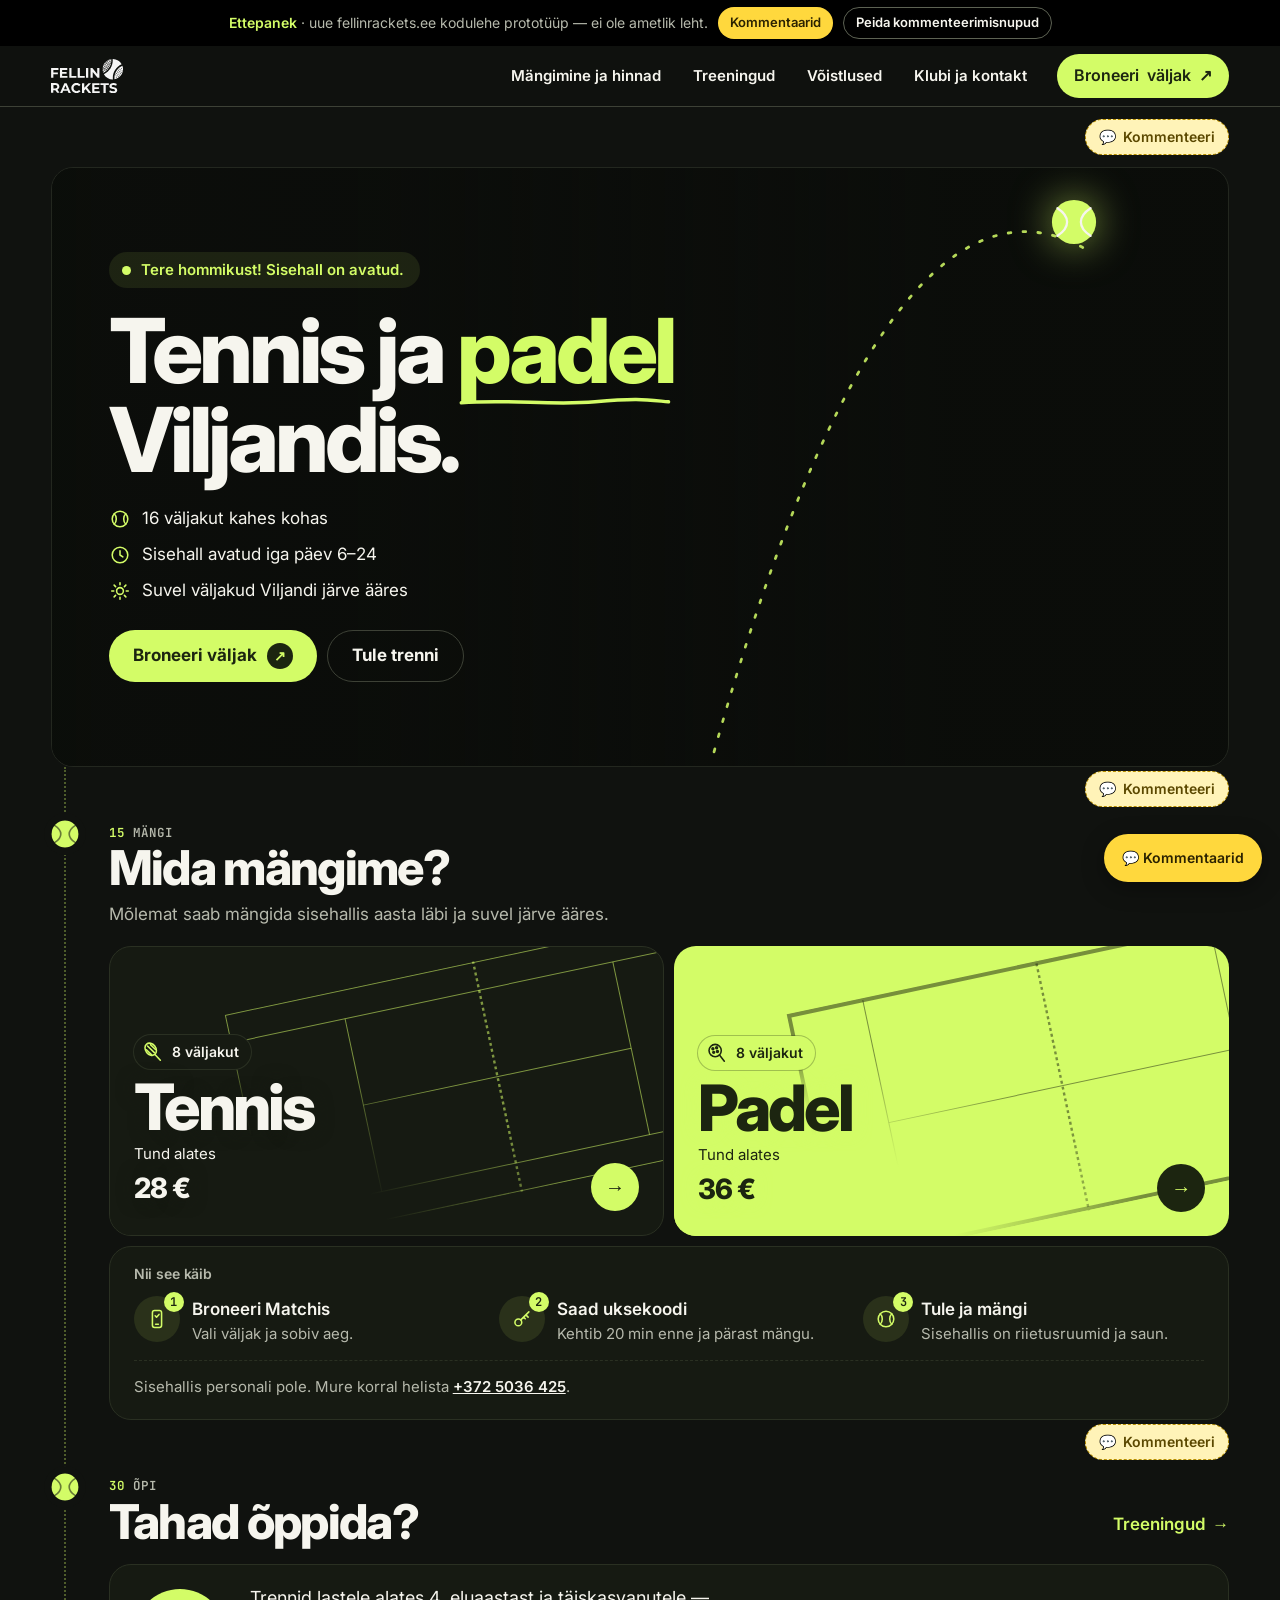
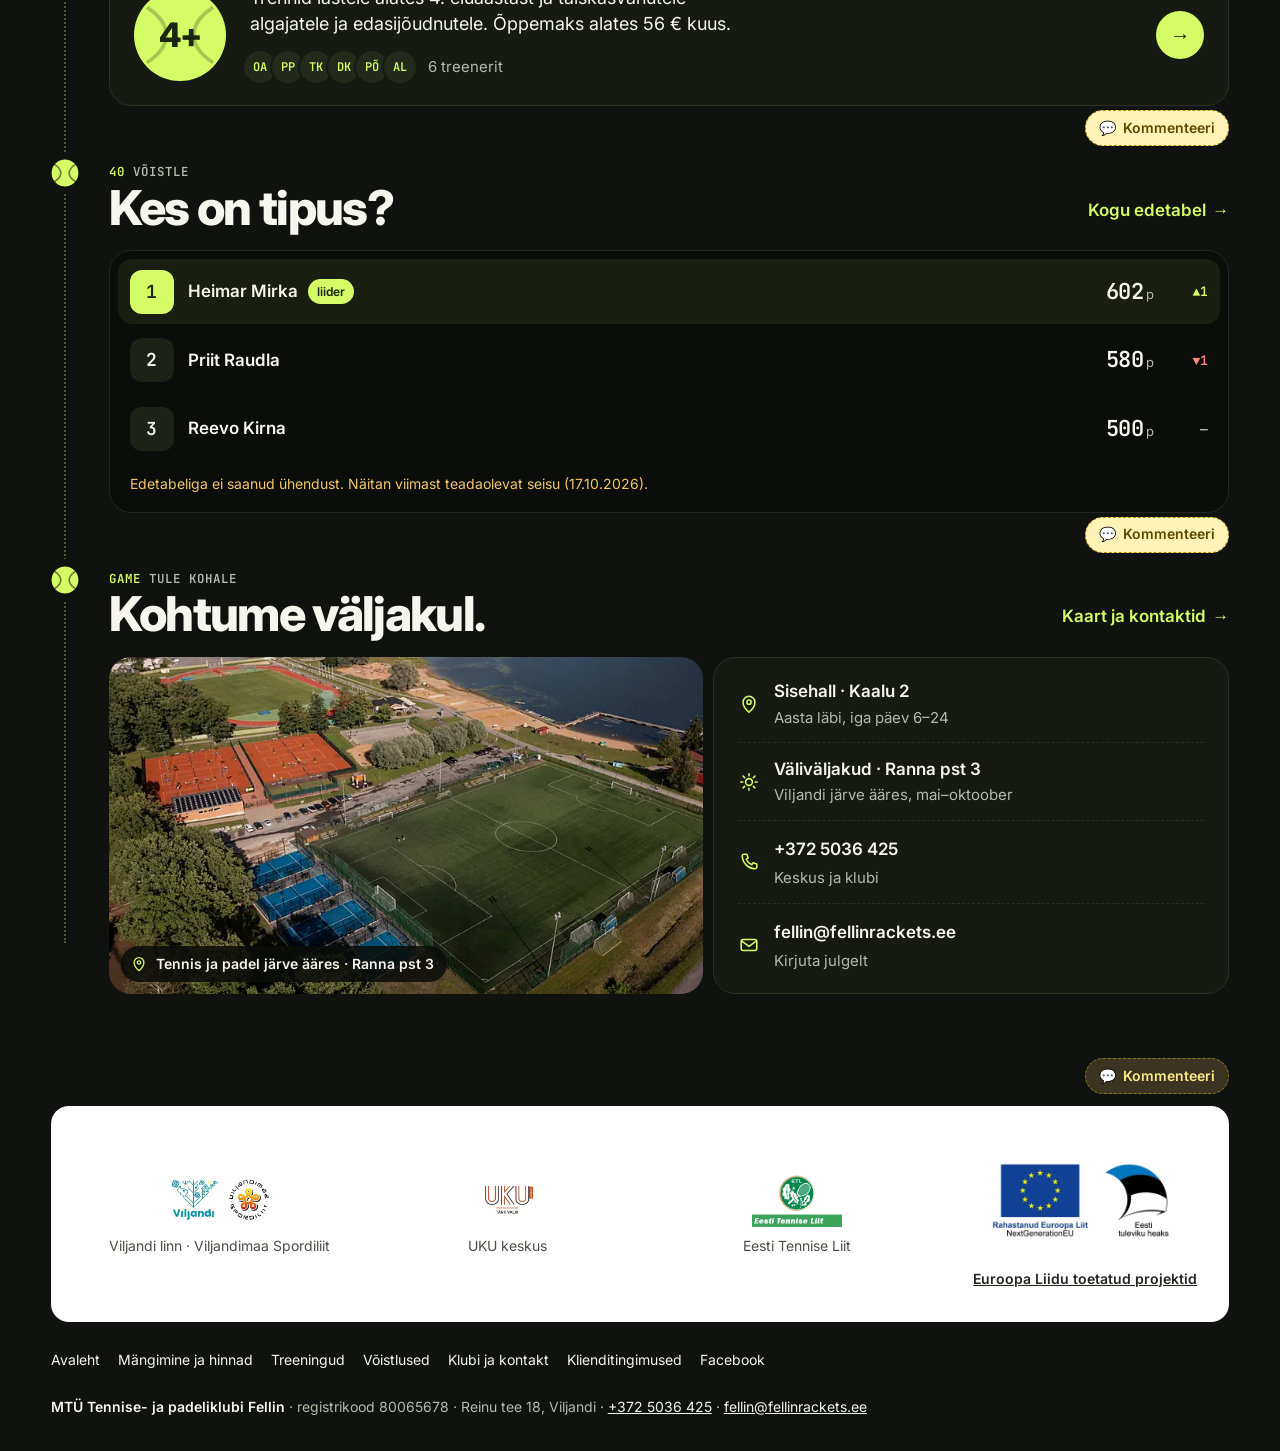
==== commit 569e17b8: "fellin: versioon 8 — uus vormikeel avalehel, päris väljakud avaplokis - Avaleht: õhtune foto päris v" ====
--- a/fellin/index.html
+++ b/fellin/index.html
@@ -15,6 +15,7 @@
   <meta property="og:description" content="16 väljakut, avatud iga päev 6–24. Broneeri online, tule trenni, mängi Viljandi üksikmängu sarjas." />
   <meta property="og:url" content="https://www.fellinrackets.ee/" />
   <meta property="og:image" content="https://www.fellinrackets.ee/wp-content/uploads/2018/10/DJI_0874-1000x500.jpg" />
+  <link rel="preload" as="image" href="img/valjakud-ohtul-1280.webp" imagesrcset="img/valjakud-ohtul-1280.webp 1280w, img/valjakud-ohtul-1920.webp 1920w" imagesizes="100vw" media="(min-width: 901px)" />
   <link rel="preload" href="fonts/inter-latin.woff2" as="font" type="font/woff2" crossorigin />
   <link rel="stylesheet" href="fellin.css" />
   <script type="application/ld+json">
@@ -163,6 +164,20 @@
   </script>
 </head>
 <body>
+  <!-- Ikoonid: joonistatud selle lehe jaoks (tennise- ja padelireket, pall, kell, päike, telefon, võti, kaardinõel, kiri, kõne) -->
+  <svg width="0" height="0" style="position:absolute" aria-hidden="true">
+    <symbol id="i-ball" viewBox="0 0 24 24"><circle cx="12" cy="12" r="8.5"/><path d="M5.7 6.3c3 2.7 3 8.700 0 11.400M18.300 6.300c-3 2.700-3 8.700 0 11.400"/></symbol>
+    <symbol id="i-clock" viewBox="0 0 24 24"><circle cx="12" cy="12" r="8.5"/><path d="M12 7.300V12l3.100 2"/></symbol>
+    <symbol id="i-sun" viewBox="0 0 24 24"><circle cx="12" cy="12" r="3.700"/><path d="M12 3v2.200M12 18.800V21M3 12h2.200M18.800 12H21M5.600 5.600l1.600 1.600M16.800 16.800l1.600 1.600M5.600 18.400l1.600-1.600M16.800 7.200l1.600-1.600"/></symbol>
+    <symbol id="i-tennis" viewBox="0 0 24 24"><ellipse cx="9.500" cy="9" rx="5.600" ry="7.200" transform="rotate(-38 9.500 9)"/><path class="grip" d="M14.400 14.900l5.600 6.100"/><path class="thin" d="M6 5.500l7.500 7.200M4.800 9.500l5.500 5.300M9.200 4l5.500 5.300"/></symbol>
+    <symbol id="i-padel" viewBox="0 0 24 24"><circle cx="10" cy="9.300" r="6.700"/><path class="grip" d="M14.700 14.300l5.300 6.700"/><circle class="dot" cx="7.500" cy="7.300" r="1"/><circle class="dot" cx="11.600" cy="6.300" r="1"/><circle class="dot" cx="8.400" cy="11.300" r="1"/><circle class="dot" cx="12.500" cy="10.300" r="1"/></symbol>
+    <symbol id="i-book" viewBox="0 0 24 24"><rect x="7" y="2.800" width="10" height="18.400" rx="2.400"/><path d="M10.500 17.800h3M10 8.500l1.500 1.500 2.700-3"/></symbol>
+    <symbol id="i-key" viewBox="0 0 24 24"><circle cx="8" cy="15.700" r="3.700"/><path d="M10.700 13L19.500 4.200M16.200 7.500l2.500 2.500M13.700 10l1.800 1.800"/></symbol>
+    <symbol id="i-pin" viewBox="0 0 24 24"><path d="M12 21s-6.500-5.600-6.500-11a6.500 6.500 0 1 1 13 0c0 5.400-6.500 11-6.500 11z"/><circle cx="12" cy="10" r="2.300"/></symbol>
+    <symbol id="i-mail" viewBox="0 0 24 24"><rect x="3.500" y="6" width="17" height="12" rx="2.200"/><path d="M4.200 7.700l7.800 5.800 7.800-5.800"/></symbol>
+    <symbol id="i-call" viewBox="0 0 24 24"><path d="M6.500 3.500h3.200l1.400 4.100-2.100 1.400a11.500 11.500 0 0 0 6 6l1.400-2.100 4.100 1.400v3.200a1.900 1.900 0 0 1-2 1.900C10.900 19 5 13.100 4.600 5.500a1.900 1.900 0 0 1 1.900-2z"/></symbol>
+    <symbol id="i-mark" viewBox="0 0 100 100"><circle cx="50" cy="50" r="48" fill="#d3fc67"/><path d="M14 20C42 38 42 62 14 80M86 20C58 38 58 62 86 80" fill="none" stroke="#10120f" stroke-width="6" stroke-linecap="round" opacity=".55"/></symbol>
+  </svg>
   <a class="skip" href="#sisu">Liigu sisu juurde</a>
 
   <!-- ARVUSTUS: eemalda enne avaldamist see riba ja arvustus.js rida lehe lõpus -->
@@ -173,10 +188,12 @@
       <a class="brand" href="./" aria-label="Fellin Rackets, avaleht">
         <img src="img/fellin-rackets-logo.svg" alt="" width="73" height="34" />
       </a>
-      <div class="top-contact">
-        <a href="tel:+3725036425">+372 5036 425</a>
-        <a href="mailto:fellin@fellinrackets.ee">fellin@fellinrackets.ee</a>
-      </div>
+      <nav class="k-nav" aria-label="Peamenüü">
+        <a href="mangimine/">Mängimine ja hinnad</a>
+        <a href="treeningud/">Treeningud</a>
+        <a href="voistlused/">Võistlused</a>
+        <a href="klubi/">Klubi ja kontakt</a>
+      </nav>
       <a class="btn btn-accent" href="https://www.matchi.se/facilities/viljanditennis" rel="noopener">Broneeri<span class="book-extra"> väljak</span><span aria-hidden="true"> ↗</span><span class="vh"> (Matchi)</span></a>
       <button class="menu-btn" type="button" id="menu-btn" aria-expanded="false" aria-controls="mobile-menu"><span class="bars" aria-hidden="true"></span>Menüü</button>
     </div>
@@ -192,87 +209,138 @@
   </header>
 
   <main class="shell" id="sisu" tabindex="-1">
-    <!-- ===== 1. AVAPLOKK ===== -->
-    <section class="intro-sec" data-osa="avaosa" data-osa-nimi="Avaosa" aria-labelledby="h-avaleht">
-      <div class="intro">
-        <div class="intro-copy">
-          <span class="label">Viljandi / Tennis · Padel</span>
-          <h1 id="h-avaleht">Tennis ja padel Viljandis.</h1>
-          <p>16 väljakut kahes kohas. Sisehall Kaalu 2 on avatud iga päev 6–24, järveäärsed väliväljakud mai–oktoober.</p>
-          <div class="intro-cta">
-            <a class="btn btn-ink" href="https://www.matchi.se/facilities/viljanditennis" rel="noopener">Broneeri väljak<span aria-hidden="true"> ↗</span></a>
-            <a class="btn btn-ghost-dark" href="treeningud/">Tule trenni</a>
+    <section class="k-hero-sec" data-osa="avaosa" data-osa-nimi="Avaplokk" aria-labelledby="h1">
+    <div class="k-hero">
+      <div class="k-copy">
+        <span class="k-live" id="k-live"><i aria-hidden="true"></i><span id="k-olek">Tere tulemast! Sisehall on avatud iga päev 6–24.</span></span>
+        <h1 id="h1">Tennis ja <em>padel<svg class="k-scribble" viewBox="0 0 100 12" preserveAspectRatio="none" aria-hidden="true"><path d="M2 7C24 3 44 10 64 6S88 4 98 6"/></svg></em> Viljandis.</h1>
+        <ul class="k-facts">
+          <li><svg class="ico" aria-hidden="true"><use href="#i-ball"/></svg>16 väljakut kahes kohas</li>
+          <li><svg class="ico" aria-hidden="true"><use href="#i-clock"/></svg>Sisehall avatud iga päev 6–24</li>
+          <li><svg class="ico" aria-hidden="true"><use href="#i-sun"/></svg>Suvel väljakud Viljandi järve ääres</li>
+        </ul>
+        <div class="k-cta">
+          <a class="k-btn ball" href="https://www.matchi.se/facilities/viljanditennis" rel="noopener">Broneeri väljak <span aria-hidden="true">↗</span></a>
+          <a class="k-btn line" href="treeningud/">Tule trenni</a>
+        </div>
+      </div>
+      <div class="k-art">
+        <picture>
+          <source media="(max-width: 900px)" srcset="img/valjakud-ohtul-tel-900.webp" />
+          <img src="img/valjakud-ohtul-1280.webp" srcset="img/valjakud-ohtul-1280.webp 1280w, img/valjakud-ohtul-1920.webp 1920w" sizes="100vw"
+               width="1920" height="922" fetchpriority="high" decoding="async"
+               alt="Viljandi tenniseväljakud õhtul prožektorite valguses, taga Viljandi järv — droonifoto" />
+        </picture>
+        <div class="k-flight" aria-hidden="true">
+          <svg class="k-fly" viewBox="0 0 400 420" preserveAspectRatio="none"><path class="arc" d="M 20 410 Q 150 -30 300 60" /></svg>
+          <svg class="k-ball" viewBox="0 0 100 100">
+            <circle cx="50" cy="50" r="48" fill="#d3fc67" />
+            <path d="M 14 20 C 42 38, 42 62, 14 80" fill="none" stroke="#f6f5ee" stroke-width="5" stroke-linecap="round" />
+            <path d="M 86 20 C 58 38, 58 62, 86 80" fill="none" stroke="#f6f5ee" stroke-width="5" stroke-linecap="round" />
+          </svg>
+        </div>
+      </div>
+    </div>
+    </section>
+
+    <div class="k-flow">
+      <section class="k-sec" data-osa="mangi" data-osa-nimi="Mida mängime? (tennis, padel, nii see käib)" aria-labelledby="h-mang">
+        <div class="k-h">
+          <span class="k-score"><svg class="k-mark" aria-hidden="true"><use href="#i-mark"/></svg><b aria-hidden="true">15</b> Mängi</span>
+          <h2 id="h-mang">Mida mängime?</h2>
+          <a href="mangimine/">Kõik hinnad <span aria-hidden="true">→</span></a>
+          <p class="k-hint">Mõlemat saab mängida sisehallis aasta läbi ja suvel järve ääres.</p>
+        </div>
+        <div class="k-sports">
+          <a class="k-sport tennis" href="mangimine/">
+            <svg class="court" viewBox="0 0 238 110" aria-hidden="true">
+              <rect x=".5" y=".5" width="237" height="109" /><line x1="0" y1="13.7" x2="238" y2="13.7" /><line x1="0" y1="96.3" x2="238" y2="96.3" />
+              <line x1="54.9" y1="13.7" x2="54.9" y2="96.3" /><line x1="182.9" y1="13.7" x2="182.9" y2="96.3" /><line x1="54.9" y1="55" x2="182.9" y2="55" />
+              <line class="net" x1="119" y1="-6" x2="119" y2="116" />
+            </svg>
+            <span class="tag"><svg class="ico" aria-hidden="true"><use href="#i-tennis"/></svg>8 väljakut</span>
+            <h3>Tennis</h3>
+            <div class="meta"><span class="price">Tund alates<b>28 €</b></span><span class="k-go" aria-hidden="true">→</span></div>
+          </a>
+          <a class="k-sport padel" href="mangimine/">
+            <svg class="court" viewBox="0 0 200 100" aria-hidden="true">
+              <rect class="wall" x="1" y="1" width="198" height="98" /><line x1="30.5" y1="1" x2="30.5" y2="99" /><line x1="169.5" y1="1" x2="169.5" y2="99" />
+              <line x1="30.5" y1="50" x2="169.5" y2="50" /><line class="net" x1="100" y1="-6" x2="100" y2="106" />
+            </svg>
+            <span class="tag"><svg class="ico" aria-hidden="true"><use href="#i-padel"/></svg>8 väljakut</span>
+            <h3>Padel</h3>
+            <div class="meta"><span class="price">Tund alates<b>36 €</b></span><span class="k-go" aria-hidden="true">→</span></div>
+          </a>
+        </div>
+        <div class="k-how">
+          <h3 class="k-how-t">Nii see käib</h3>
+          <ol class="k-steps">
+            <li><span class="badge"><svg class="ico" aria-hidden="true"><use href="#i-book"/></svg></span><span><b>Broneeri Matchis</b><span>Vali väljak ja sobiv aeg.</span></span></li>
+            <li><span class="badge"><svg class="ico" aria-hidden="true"><use href="#i-key"/></svg></span><span><b>Saad uksekoodi</b><span>Kehtib 20 min enne ja pärast mängu.</span></span></li>
+            <li><span class="badge"><svg class="ico" aria-hidden="true"><use href="#i-ball"/></svg></span><span><b>Tule ja mängi</b><span>Sisehallis on riietusruumid ja saun.</span></span></li>
+          </ol>
+          <p class="k-help">Sisehallis personali pole. Mure korral helista <a href="tel:+3725036425">+372 5036 425</a>.</p>
+        </div>
+      </section>
+
+      <section class="k-sec" data-osa="opi" data-osa-nimi="Tahad õppida?" aria-labelledby="h-opi">
+        <div class="k-h">
+          <span class="k-score"><svg class="k-mark" aria-hidden="true"><use href="#i-mark"/></svg><b aria-hidden="true">30</b> Õpi</span>
+          <h2 id="h-opi">Tahad õppida?</h2>
+          <a href="treeningud/">Treeningud <span aria-hidden="true">→</span></a>
+        </div>
+        <a class="k-learn" href="treeningud/">
+          <span class="k-four" aria-hidden="true">4+
+            <svg viewBox="0 0 100 100"><path d="M 14 20 C 42 38, 42 62, 14 80" fill="none" stroke="rgba(28,37,16,.25)" stroke-width="4" /><path d="M 86 20 C 58 38, 58 62, 86 80" fill="none" stroke="rgba(28,37,16,.25)" stroke-width="4" /></svg>
+          </span>
+          <div>
+            <p>Trennid lastele alates 4. eluaastast ja täiskasvanutele — algajatele ja edasijõudnutele. Õppemaks alates 56 € kuus.</p>
+            <span class="k-faces"><span class="vh">Treenerid: Ott Ahonen, Priit Pihl, Timo Kirsimäe, Diana Klavan, Priscilla Õmblus, Anelle Luik.</span>
+              <i aria-hidden="true">OA</i><i aria-hidden="true">PP</i><i aria-hidden="true">TK</i><i aria-hidden="true">DK</i><i aria-hidden="true">PÕ</i><i aria-hidden="true">AL</i><b aria-hidden="true">6 treenerit</b></span>
           </div>
-          <div class="status"><i id="hall-dot" aria-hidden="true"></i><span id="hall-status">Sisehall Kaalu 2 · sissepääs uksekoodiga</span></div>
-          <dl class="intro-facts">
-            <div><dt>tenniseväljakut</dt><dd class="num">8</dd></div>
-            <div><dt>padeliväljakut</dt><dd class="num">8</dd></div>
-            <div><dt>trenni alates</dt><dd class="num">4 a</dd></div>
-            <div><dt>klubi asutatud</dt><dd class="num">1924</dd></div>
-          </dl>
-        </div>
-        <div class="intro-art" aria-hidden="true">
-          <svg viewBox="0 0 240 112" fill="none" stroke="#1b270b" stroke-width="1.3" vector-effect="non-scaling-stroke" focusable="false">
-            <rect x="2" y="2" width="236" height="108" />
-            <line x1="2" y1="15.5" x2="238" y2="15.5" /><line x1="2" y1="96.5" x2="238" y2="96.5" />
-            <line x1="56.5" y1="15.5" x2="56.5" y2="96.5" /><line x1="183.5" y1="15.5" x2="183.5" y2="96.5" />
-            <line x1="56.5" y1="56" x2="183.5" y2="56" />
-            <line x1="2" y1="56" x2="7" y2="56" /><line x1="233" y1="56" x2="238" y2="56" />
-            <line x1="120" y1="-4" x2="120" y2="116" stroke-width="2.4" stroke-dasharray="2 2.2" />
-          </svg>
-        </div>
-      </div>
-    </section>
-    <nav class="atlas-nav" id="atlas-nav" aria-label="Peamenüü">
-      <a href="mangimine/"><span aria-hidden="true">01</span>Mängimine ja hinnad</a>
-      <a href="treeningud/"><span aria-hidden="true">02</span>Treeningud</a>
-      <a href="voistlused/"><span aria-hidden="true">03</span>Võistlused</a>
-      <a href="klubi/"><span aria-hidden="true">04</span>Klubi ja kontakt</a>
-    </nav>
-
-    <section class="tasks-sec" data-osa="sambad" data-osa-nimi="Mida soovid teha?" aria-labelledby="h-sambad">
-      <h2 class="vh" id="h-sambad">Mida soovid teha?</h2>
-      <div class="grid-3">
-        <a class="card task" href="mangimine/"><span class="task-t"><b>Tahan mängida</b><span>Väljakud, hinnad ja broneerimine</span></span><span class="arr" aria-hidden="true">→</span></a>
-        <a class="card task" href="treeningud/"><span class="task-t"><b>Tahan õppida</b><span>Trennid lastele ja täiskasvanutele</span></span><span class="arr" aria-hidden="true">→</span></a>
-        <a class="card task" href="voistlused/"><span class="task-t"><b>Tahan võistelda</b><span>Edetabel, püramiid ja turniirid</span></span><span class="arr" aria-hidden="true">→</span></a>
-      </div>
-    </section>
-
-    <section class="home-info" data-osa="lyhiinfo" data-osa-nimi="Hinnad ja edetabel lühidalt" aria-label="Hinnad ja edetabel lühidalt">
-      <div class="grid-2">
-        <div class="card">
-          <h2 class="card-h">Tunnihind alates</h2>
-          <dl class="from-grid">
-            <div><dt>tennis sisehallis</dt><dd class="num">28 €</dd></div>
-            <div><dt>padel sisehallis</dt><dd class="num">36 €</dd></div>
-            <div><dt>väljas (2026)</dt><dd class="num">24 €</dd></div>
-          </dl>
-          <p class="small muted" style="margin: 0 0 .5rem;">Klubiliikmele 2–4 € tunnist soodsam.</p>
-          <a class="link-arrow" href="mangimine/">Kõik hinnad ja liikmepakett <span aria-hidden="true">→</span></a>
-        </div>
-        <div class="card">
-          <h2 class="card-h">VÜS edetabel · <span id="vus-asof">seis 17.10.2026</span></h2>
-          <ol class="rank-list" id="vus-list" data-n="3">
-            <li><span class="rk num" aria-hidden="true">01</span><span>Heimar Mirka</span><span class="pts num">602 p</span><span class="dl up"><span aria-hidden="true">▲</span>1<span class="vh"> kohta üles</span></span></li>
-            <li><span class="rk num" aria-hidden="true">02</span><span>Priit Raudla</span><span class="pts num">580 p</span><span class="dl down"><span aria-hidden="true">▼</span>1<span class="vh"> kohta alla</span></span></li>
-            <li><span class="rk num" aria-hidden="true">03</span><span>Reevo Kirna</span><span class="pts num">500 p</span><span class="dl eq"><span aria-hidden="true">—</span><span class="vh">muutuseta</span></span></li>
+          <span class="k-go" aria-hidden="true">→</span>
+        </a>
+      </section>
+
+      <section class="k-sec" data-osa="tipus" data-osa-nimi="Kes on tipus? (edetabel)" aria-labelledby="h-vus">
+        <div class="k-h">
+          <span class="k-score"><svg class="k-mark" aria-hidden="true"><use href="#i-mark"/></svg><b aria-hidden="true">40</b> Võistle</span>
+          <h2 id="h-vus">Kes on tipus?</h2>
+          <a href="voistlused/">Kogu edetabel <span aria-hidden="true">→</span></a>
+        </div>
+        <div class="k-board">
+          <!-- Varuandmed: näha ka ilma JavaScriptita; värske seis asendab need -->
+          <ol class="k-rows" id="vus-list" data-n="3" data-stiil="tabloo">
+            <li class="k-row"><span class="k-pos" aria-hidden="true">1</span><span class="k-name">Heimar Mirka <span class="k-lead">liider</span></span><span class="k-pts num">602<small>p</small></span><span class="k-trend up"><span aria-hidden="true">▲</span>1<span class="vh"> kohta üles</span></span></li>
+            <li class="k-row"><span class="k-pos" aria-hidden="true">2</span><span class="k-name">Priit Raudla</span><span class="k-pts num">580<small>p</small></span><span class="k-trend down"><span aria-hidden="true">▼</span>1<span class="vh"> kohta alla</span></span></li>
+            <li class="k-row"><span class="k-pos" aria-hidden="true">3</span><span class="k-name">Reevo Kirna</span><span class="k-pts num">500<small>p</small></span><span class="k-trend eq"><span aria-hidden="true">—</span><span class="vh">muutuseta</span></span></li>
           </ol>
-          <p class="data-status" id="data-status" role="status" data-asof="17.10.2026">Viimane teadaolev seis 17.10.2026.</p>
-          <a class="link-arrow" href="voistlused/">Võistlused ja kogu edetabel <span aria-hidden="true">→</span></a>
-        </div>
-      </div>
-    </section>
-
-    <section class="home-contact" data-osa="kontakt-luhidalt" data-osa-nimi="Kontakt" aria-labelledby="h-kontakt">
-      <h2 class="card-h" id="h-kontakt">Kontakt</h2>
-      <div class="hc">
-        <a class="k-big" href="tel:+3725036425">+372 5036 425</a>
-        <a class="mail" href="mailto:fellin@fellinrackets.ee">fellin@fellinrackets.ee</a>
-        <p>Sisehall Kaalu 2 · väliväljakud Ranna pst 3, Viljandi</p>
-        <a class="link-arrow" href="klubi/#kontakt">Kaart ja kõik kontaktid <span aria-hidden="true">→</span></a>
-      </div>
-    </section>
+          <div class="k-board-foot"><p class="data-status" id="data-status" role="status" data-asof="17.10.2026">Viimane teadaolev seis 17.10.2026.</p></div>
+        </div>
+      </section>
+
+      <section class="k-sec" data-osa="kohale" data-osa-nimi="Kohtume väljakul (asukoht ja kontakt)" aria-labelledby="h-koht">
+        <div class="k-h">
+          <span class="k-score"><svg class="k-mark" aria-hidden="true"><use href="#i-mark"/></svg><b aria-hidden="true">Game</b> Tule kohale</span>
+          <h2 id="h-koht">Kohtume väljakul.</h2>
+          <a href="klubi/#kontakt">Kaart ja kontaktid <span aria-hidden="true">→</span></a>
+        </div>
+        <div class="k-place">
+          <figure class="k-photo">
+            <img src="img/plats-800.webp" srcset="img/plats-800.webp 800w, img/plats-1280.webp 1280w" sizes="(max-width: 900px) 100vw, 660px"
+                 width="1280" height="684" loading="lazy" decoding="async"
+                 alt="Linnulennult: punased savi-tenniseväljakud, sinised padeliväljakud ja jalgpalliväljak Viljandi järve ääres" />
+            <figcaption><svg class="ico" aria-hidden="true"><use href="#i-pin"/></svg>Tennis ja padel järve ääres · Ranna pst 3</figcaption>
+          </figure>
+          <ul class="k-contact">
+            <li><svg class="ico" aria-hidden="true"><use href="#i-pin"/></svg><span><b>Sisehall · Kaalu 2</b><span>Aasta läbi, iga päev 6–24</span></span></li>
+            <li><svg class="ico" aria-hidden="true"><use href="#i-sun"/></svg><span><b>Väliväljakud · Ranna pst 3</b><span>Viljandi järve ääres, mai–oktoober</span></span></li>
+            <li><svg class="ico" aria-hidden="true"><use href="#i-call"/></svg><span><b><a href="tel:+3725036425">+372 5036 425</a></b><span>Keskus ja klubi</span></span></li>
+            <li><svg class="ico" aria-hidden="true"><use href="#i-mail"/></svg><span><b><a href="mailto:fellin@fellinrackets.ee">fellin@fellinrackets.ee</a></b><span>Kirjuta julgelt</span></span></li>
+          </ul>
+        </div>
+      </section>
+    </div>
   </main>
 
   <footer class="site-foot" data-osa="jalus" data-osa-nimi="Jalus">
--- a/fellin/fellin.css
+++ b/fellin/fellin.css
@@ -27,7 +27,7 @@
   --paper-ink: #23261f;
   --paper-muted: #4a4e44;
   --paper-line: #dcdcd4;
-  --r: 9px;
+  --r: 18px;
   --font: "Inter", -apple-system, BlinkMacSystemFont, "Segoe UI", Roboto, sans-serif;
   --mono: "JetBrains Mono", Consolas, "SFMono-Regular", monospace;
   --fs-h1: clamp(2.125rem, 6vw, 5.5rem);
@@ -442,3 +442,207 @@
   .eu-mark img { width: 200px; }
   .hc { gap: 0 1rem; }
 }
+
+/* ===== v8: uus vormikeel — päris väljakud avaplokis, palli teekond, ikoonid, tabloo ===== */
+/* KONTSEPTSIOON 2: sama palett (tume + tennisepalli laim).
+   Vormikeel: väljakujooned, pall ja lennukaar, ümarad vormid.
+   Selgus: üks punktiirjoon (palli teekond) viib silma osast osasse; iga osa = üks küsimus + üks tegevus.
+   Inimlikkus: tervitus kellaaja järgi, „nii see käib“, treenerid, päris koht fotol, käsitsi tõmmatud joon. */
+:root { --line: rgba(211,252,103,.55); --rail: rgba(211,252,103,.32); --round: 22px; --pane: #161a12; --pane-b: #2a3022; }
+.btn, .top .btn, .menu-btn, .copy-btn { border-radius: 999px; }
+.ico { width: 22px; height: 22px; flex: none; fill: none; stroke: currentColor; stroke-width: 1.7; stroke-linecap: round; stroke-linejoin: round; }
+.ico .dot { fill: currentColor; stroke: none; }
+.ico .thin { stroke-width: 1; }
+.ico .grip { stroke-width: 2.8; }
+
+.k-nav { display: flex; gap: 4px; margin-right: 8px; }
+.k-nav a { display: inline-flex; align-items: center; min-height: 44px; padding: 0 14px; border-radius: 999px; color: var(--ink); text-decoration: none; font-weight: 600; font-size: .9375rem; }
+.k-nav a:hover, .k-nav a[aria-current="page"] { background: #1d2218; color: var(--accent); }
+
+/* --- avaplokk: päris väljakud õhtul (foto), tekst vasakul tumedal --- */
+.k-hero-sec { padding-top: 12px; }
+.k-hero { position: relative; border-radius: var(--round); background: #0b0d0a; overflow: hidden;
+  border: 1px solid #23271f; min-height: 600px; display: flex; align-items: center; isolation: isolate; }
+.k-copy { padding: clamp(1.5rem, 4.5vw, 4rem); position: relative; z-index: 2; max-width: 44rem; }
+.k-live { display: inline-flex; align-items: center; gap: 10px; padding: 9px 16px 9px 13px; border-radius: 999px; background: rgba(211,252,103,.09);
+  color: var(--accent); font: 600 .9375rem/1.2 var(--font); }
+.k-live i { width: 9px; height: 9px; border-radius: 50%; background: var(--accent); box-shadow: 0 0 0 0 rgba(211,252,103,.6); flex: none; }
+.k-live.off { color: var(--muted); background: rgba(255,255,255,.05); }
+.k-live.off i { background: transparent; border: 1.5px solid var(--muted); }
+.k-hero h1 { margin: 1.1rem 0 1.25rem; font-size: clamp(2.6rem, 7vw, 6rem); font-weight: 800; line-height: 1; letter-spacing: -.045em; color: var(--ink); }
+.k-hero h1 em { font-style: normal; color: var(--accent); position: relative; white-space: nowrap; }
+.k-scribble { position: absolute; left: 0; width: 100%; bottom: -.03em; height: .13em; overflow: visible; }
+.k-scribble path { fill: none; stroke: var(--accent); stroke-width: 3.5; stroke-linecap: round; vector-effect: non-scaling-stroke; }
+.k-facts { list-style: none; margin: 0 0 1.6rem; padding: 0; display: grid; gap: .55rem; }
+.k-facts li { display: flex; align-items: center; gap: 11px; color: var(--ink); font-size: 1.0625rem; }
+.k-facts .ico { color: var(--accent); }
+.k-cta { display: flex; flex-wrap: wrap; gap: 10px; }
+.k-btn { display: inline-flex; align-items: center; gap: 10px; min-height: 52px; padding: 0 24px; border-radius: 999px; font: 700 1.0625rem/1 var(--font); text-decoration: none; }
+.k-btn.ball { background: var(--accent); color: var(--on-accent); }
+.k-btn.ball span { width: 26px; height: 26px; border-radius: 50%; background: var(--on-accent); color: var(--accent); display: grid; place-items: center; font-size: .9rem; }
+.k-btn.line { color: var(--ink); border: 1.5px solid #3d4136; }
+.k-art { position: absolute; inset: 0; z-index: 0; }
+.k-art img { position: absolute; inset: 0; width: 100%; height: 100%; object-fit: cover; object-position: 62% 70%; }
+/* Tume üleminek teksti alla: vasakul peaaegu must, paremal foto puhas */
+.k-art::after { content: ""; position: absolute; inset: 0;
+  background: linear-gradient(90deg, rgba(11,13,10,.96) 0%, rgba(11,13,10,.88) 28%, rgba(11,13,10,.45) 52%, rgba(11,13,10,.06) 76%),
+              linear-gradient(0deg, rgba(11,13,10,.5), rgba(11,13,10,0) 30%); }
+.k-flight { position: absolute; z-index: 1; right: 0; top: 0; width: 46%; height: 100%; pointer-events: none; }
+.k-fly { position: absolute; inset: 0; width: 100%; height: 100%; overflow: visible; }
+.k-fly .arc { fill: none; stroke: var(--accent); stroke-width: 2; stroke-dasharray: 2 9; stroke-linecap: round; opacity: .85; }
+.k-ball { position: absolute; width: 46px; height: 46px; right: 20%; top: 9%; filter: drop-shadow(0 0 20px rgba(211,252,103,.6)); }
+
+/* --- palli teekond: üks punktiirjoon viib silma osast osasse --- */
+.k-flow { position: relative; }
+.k-sec { padding-top: 3.75rem; }
+.k-h { position: relative; display: grid; grid-template-columns: minmax(0, 1fr) auto; align-items: end; gap: .3rem 1rem; margin: 0 0 1.1rem; }
+.k-score { grid-column: 1 / -1; display: inline-flex; align-items: center; gap: 8px; font: 600 var(--fs-label)/1 var(--mono); letter-spacing: .08em; text-transform: uppercase; color: var(--muted); }
+.k-score b { color: var(--accent); font-weight: 600; }
+.k-mark { width: 16px; height: 16px; flex: none; }
+.k-h h2 { margin: 0; font-size: clamp(1.75rem, 4vw, 3rem); font-weight: 800; letter-spacing: -.035em; line-height: 1.02; }
+.k-h > a { color: var(--accent); font-weight: 600; text-decoration: none; white-space: nowrap; display: inline-flex; align-items: center; gap: 6px; min-height: 44px; }
+.k-h > a:hover { text-decoration: underline; }
+.k-hint { grid-column: 1 / -1; margin: .2rem 0 0; color: var(--muted); max-width: 52ch; }
+
+/* --- mida mängime: tennis | padel --- */
+.k-sports { display: grid; grid-template-columns: repeat(2, minmax(0, 1fr)); gap: 10px; }
+.k-sport { position: relative; overflow: hidden; border-radius: var(--round); padding: 1.5rem; min-height: 290px; display: flex; flex-direction: column; justify-content: flex-end; text-decoration: none; isolation: isolate; }
+.k-sport.tennis { --tile: #161a12; background: var(--tile); color: var(--ink); border: 1px solid var(--pane-b); }
+.k-sport.padel { --tile: #d3fc67; background: var(--tile); color: var(--on-accent); }
+.k-sport svg.court { position: absolute; z-index: -1; width: 92%; right: -16%; top: 4%; transform: rotate(-12deg); }
+.k-sport::after { content: ""; position: absolute; inset: 0; z-index: -1; background: radial-gradient(120% 95% at 0% 100%, var(--tile) 42%, transparent 72%); }
+.k-sport.tennis svg.court * { stroke: var(--line); }
+.k-sport.padel svg.court * { stroke: rgba(28,37,16,.5); }
+.k-sport svg.court rect, .k-sport svg.court line { fill: none; stroke-width: 1; vector-effect: non-scaling-stroke; }
+.k-sport svg.court .wall { stroke-width: 4; }
+.k-sport svg.court .net { stroke-width: 2.4; stroke-dasharray: 3 3; }
+.k-sport .tag { align-self: flex-start; display: inline-flex; align-items: center; gap: 8px; font-size: var(--fs-small); font-weight: 600; padding: 6px 12px 6px 8px; border-radius: 999px; background: var(--tile); }
+.k-sport.tennis .tag { color: var(--ink); box-shadow: 0 0 0 1px var(--pane-b); }
+.k-sport.tennis .tag .ico { color: var(--accent); }
+.k-sport.padel .tag { box-shadow: 0 0 0 1px rgba(28,37,16,.28); }
+.k-sport h3 { margin: .5rem 0 .25rem; font-size: clamp(2.1rem, 6vw, 4rem); font-weight: 800; letter-spacing: -.045em; line-height: .95; text-shadow: 0 0 18px var(--tile); }
+.k-sport .meta { display: flex; justify-content: space-between; align-items: flex-end; gap: .75rem; }
+.k-sport .price { font-size: .9375rem; }
+.k-sport .price b { display: block; font-size: 1.75rem; font-weight: 800; letter-spacing: -.03em; text-shadow: 0 0 18px var(--tile); }
+.k-go { width: 48px; height: 48px; border-radius: 50%; display: grid; place-items: center; font-size: 1.25rem; flex: none; background: var(--accent); color: var(--on-accent); }
+.padel .k-go { background: var(--on-accent); color: var(--accent); }
+
+/* --- nii see käib: kolm sammu --- */
+.k-how { margin-top: 10px; border-radius: var(--round); background: var(--pane); border: 1px solid var(--pane-b); padding: 1.1rem 1.5rem 1.25rem; }
+.k-how-t { margin: 0 0 .85rem; font-size: var(--fs-small); font-weight: 600; color: var(--muted); }
+.k-steps { list-style: none; margin: 0; padding: 0; display: grid; grid-template-columns: repeat(3, minmax(0, 1fr)); gap: 1rem 1.5rem; counter-reset: s; }
+.k-steps li { display: flex; gap: 12px; align-items: flex-start; counter-increment: s; }
+.k-steps .badge { position: relative; width: 46px; height: 46px; border-radius: 50%; background: rgba(211,252,103,.1); color: var(--accent); display: grid; place-items: center; flex: none; }
+.k-steps .badge::after { content: counter(s); position: absolute; right: -4px; top: -4px; width: 20px; height: 20px; border-radius: 50%; background: var(--accent); color: var(--on-accent);
+  font: 600 .75rem/20px var(--mono); text-align: center; }
+.k-steps b { display: block; font-weight: 600; font-size: 1.0625rem; }
+.k-steps span span { color: var(--muted); font-size: .9375rem; line-height: 1.4; display: block; }
+.k-help { margin: 1rem 0 0; padding-top: .9rem; border-top: 1px dashed var(--pane-b); color: var(--muted); font-size: .9375rem; max-width: none; }
+.k-help a { color: var(--ink); font-weight: 600; }
+
+/* --- tahad õppida --- */
+.k-learn { display: grid; grid-template-columns: auto minmax(0, 1fr) auto; gap: 1.5rem; align-items: center; padding: 1.25rem 1.5rem; border-radius: var(--round); background: var(--pane); border: 1px solid var(--pane-b); text-decoration: none; color: var(--ink); }
+.k-four { width: 92px; height: 92px; border-radius: 50%; background: var(--accent); color: var(--on-accent); display: grid; place-items: center; font-size: 2.1rem; font-weight: 800; letter-spacing: -.04em; position: relative; }
+.k-four svg { position: absolute; inset: 0; }
+.k-learn p { margin: 0 0 .75rem; font-size: 1.125rem; line-height: 1.45; max-width: 48ch; }
+.k-faces { display: flex; align-items: center; flex-wrap: wrap; gap: 6px 0; }
+.k-faces i { width: 36px; height: 36px; border-radius: 50%; display: grid; place-items: center; font: 600 .75rem/1 var(--mono); font-style: normal;
+  background: #232a1b; color: var(--accent); border: 2px solid var(--pane); margin-left: -8px; }
+.k-faces i:first-child { margin-left: 0; background: var(--accent); color: var(--on-accent); }
+.k-faces b { margin-left: 10px; font-weight: 400; color: var(--muted); font-size: .9375rem; }
+
+/* --- kes on tipus: tabloo --- */
+.k-board { border-radius: var(--round); background: #0b0d0a; border: 1px solid #23271f; padding: .5rem; }
+.k-rows { list-style: none; margin: 0; padding: 0; }
+#vus-list[data-stiil="tabloo"] { min-height: 0; }
+.k-row { display: grid; grid-template-columns: 44px minmax(0, 1fr) auto 40px; gap: 14px; align-items: center; padding: .65rem .75rem; border-radius: 14px; }
+.k-row + .k-row { margin-top: 4px; }
+.k-row:first-child { background: rgba(211,252,103,.07); }
+.k-pos { width: 44px; height: 44px; border-radius: 12px; display: grid; place-items: center; font: 600 1.125rem/1 var(--mono); background: #1d2218; color: var(--ink); }
+.k-row:first-child .k-pos { background: var(--accent); color: var(--on-accent); }
+.k-name { font-weight: 600; font-size: 1.0625rem; display: flex; align-items: center; gap: 10px; flex-wrap: wrap; }
+.k-lead { font-size: .75rem; font-weight: 600; color: var(--on-accent); background: var(--accent); border-radius: 999px; padding: 3px 9px; }
+.k-pts { font: 600 1.375rem/1 var(--mono); letter-spacing: -.02em; }
+.k-pts small { font: 400 .8125rem/1 var(--font); color: var(--muted); letter-spacing: 0; margin-left: 3px; }
+.k-trend { font: 600 .8125rem/1 var(--mono); text-align: right; }
+.k-trend.up { color: var(--accent); } .k-trend.down { color: var(--down); } .k-trend.eq { color: var(--muted); }
+.k-board-foot { padding: .75rem .75rem .5rem; }
+.k-board-foot .data-status { max-width: none; }
+
+/* --- tule kohale: päris koht + kontakt --- */
+.k-place { display: grid; grid-template-columns: minmax(0, 1.15fr) minmax(0, 1fr); gap: 10px; }
+.k-photo { position: relative; margin: 0; border-radius: var(--round); overflow: hidden; min-height: 260px; background: var(--pane); }
+.k-photo img { position: absolute; inset: 0; width: 100%; height: 100%; object-fit: cover; }
+.k-photo figcaption { position: absolute; left: 12px; bottom: 12px; display: inline-flex; align-items: center; gap: 8px; padding: 7px 13px 7px 9px; border-radius: 999px;
+  background: rgba(11,13,10,.86); color: var(--ink); font-size: var(--fs-small); font-weight: 600; }
+.k-photo figcaption .ico { color: var(--accent); width: 18px; height: 18px; }
+.k-contact { list-style: none; margin: 0; padding: .5rem 1.5rem; border-radius: var(--round); background: var(--pane); border: 1px solid var(--pane-b); display: grid; align-content: center; }
+.k-contact li { display: flex; gap: 14px; align-items: center; padding: .8rem 0; }
+.k-contact li + li { border-top: 1px dashed var(--pane-b); }
+.k-contact .ico { color: var(--accent); }
+.k-contact b { display: block; font-weight: 600; font-size: 1.0625rem; }
+.k-contact b a { color: var(--ink); text-decoration: none; display: inline-flex; align-items: center; min-height: 32px; }
+.k-contact b a:hover { color: var(--accent); text-decoration: underline; }
+.k-contact span span { display: block; color: var(--muted); font-size: .9375rem; }
+.k-bye { margin: 2.5rem 0 0; text-align: center; font-size: 1.25rem; font-weight: 800; letter-spacing: -.02em; color: var(--ink); max-width: none; }
+.k-bye em { font-style: normal; color: var(--accent); }
+
+@media (min-width: 901px) {
+  .k-flow { padding-left: 58px; }
+  .k-flow::before { content: ""; position: absolute; left: 13px; top: 0; bottom: 3.2rem; border-left: 2px dotted var(--rail); }
+  .k-mark { position: absolute; left: -58px; top: -7px; width: 28px; height: 28px; border-radius: 50%; box-shadow: 0 0 0 7px var(--base); background: var(--base); }
+}
+@media (prefers-reduced-motion: no-preference) {
+  .k-live:not(.off) i { animation: k-puls 2s ease-out infinite; }
+  @keyframes k-puls { 70% { box-shadow: 0 0 0 10px rgba(211,252,103,0); } 100% { box-shadow: 0 0 0 0 rgba(211,252,103,0); } }
+  .k-ball { offset-path: path("M -330 360 Q -150 -50 0 0"); offset-rotate: 0deg; animation: k-lend 1.6s cubic-bezier(.25,.6,.35,1) both .3s; }
+  @keyframes k-lend { from { offset-distance: 0%; } to { offset-distance: 100%; } }
+  .k-scribble { animation: k-joon .6s ease-out both 1.5s; }
+  @keyframes k-joon { from { clip-path: inset(-50% 100% -50% 0); } to { clip-path: inset(-50% -2% -50% 0); } }
+  .k-sport, .k-learn { transition: transform .25s; }
+  .k-sport:hover, .k-learn:hover { transform: translateY(-3px); }
+}
+@media (max-width: 900px) {
+  .k-nav { display: none; }
+  .k-hero { display: block; min-height: 0; }
+  .k-copy { max-width: none; }
+  .k-art { position: relative; inset: auto; height: 260px; margin-top: -1.5rem; }
+  .k-art img { object-position: 50% 62%; }
+  .k-art::after { background: linear-gradient(180deg, #0b0d0a 0%, rgba(11,13,10,.55) 22%, rgba(11,13,10,0) 55%); }
+  .k-flight { display: none; }
+  .k-place { grid-template-columns: minmax(0, 1fr); }
+  .k-photo { min-height: 200px; }
+}
+@media (max-width: 640px) {
+  .k-hero h1 { font-size: 2.75rem; margin: 1rem 0 1.1rem; }
+  .k-facts li { font-size: 1rem; }
+  .k-live { font-size: .8125rem; padding: 8px 13px 8px 11px; gap: 8px; }
+  .k-cta .k-btn { flex: 1 1 100%; justify-content: center; }
+  .k-sec { padding-top: 2.5rem; }
+  .k-art { height: 215px; }
+  .k-copy { padding: 1.25rem 1.25rem 1rem; }
+  .k-hint { display: none; }
+  .k-h { margin-bottom: .85rem; }
+  .k-steps .badge { width: 40px; height: 40px; }
+  .k-help { margin-top: .85rem; padding-top: .75rem; }
+  .k-photo { min-height: 170px; }
+  .k-contact li { padding: .65rem 0; }
+  .k-board-foot { padding-top: .5rem; }
+  .k-sports { gap: 8px; }
+  .k-sport { min-height: 205px; padding: 1rem; }
+  .k-sport svg.court { width: 135%; right: -52%; top: -6%; }
+  .k-sport .price b { font-size: 1.5rem; }
+  .k-go { width: 40px; height: 40px; font-size: 1.1rem; }
+  .k-how { padding: 1rem 1.1rem 1.1rem; }
+  .k-steps { grid-template-columns: minmax(0, 1fr); gap: .85rem; }
+  .k-learn { grid-template-columns: auto minmax(0, 1fr); gap: 1rem; padding: 1.1rem; align-items: start; }
+  .k-learn .k-go { display: none; }
+  .k-four { width: 62px; height: 62px; font-size: 1.45rem; }
+  .k-learn p { font-size: 1rem; }
+  .k-row { grid-template-columns: 38px minmax(0, 1fr) auto 30px; gap: 10px; padding: .55rem .5rem; }
+  .k-pos { width: 38px; height: 38px; }
+  .k-pts { font-size: 1.125rem; }
+  .k-contact { padding: .35rem 1.1rem; }
+}
+/* Väga suure teksti või tekstivahede korral keritakse hinnatabelit tema kaardis, mitte kogu lehte */
+.loc { overflow-x: auto; }
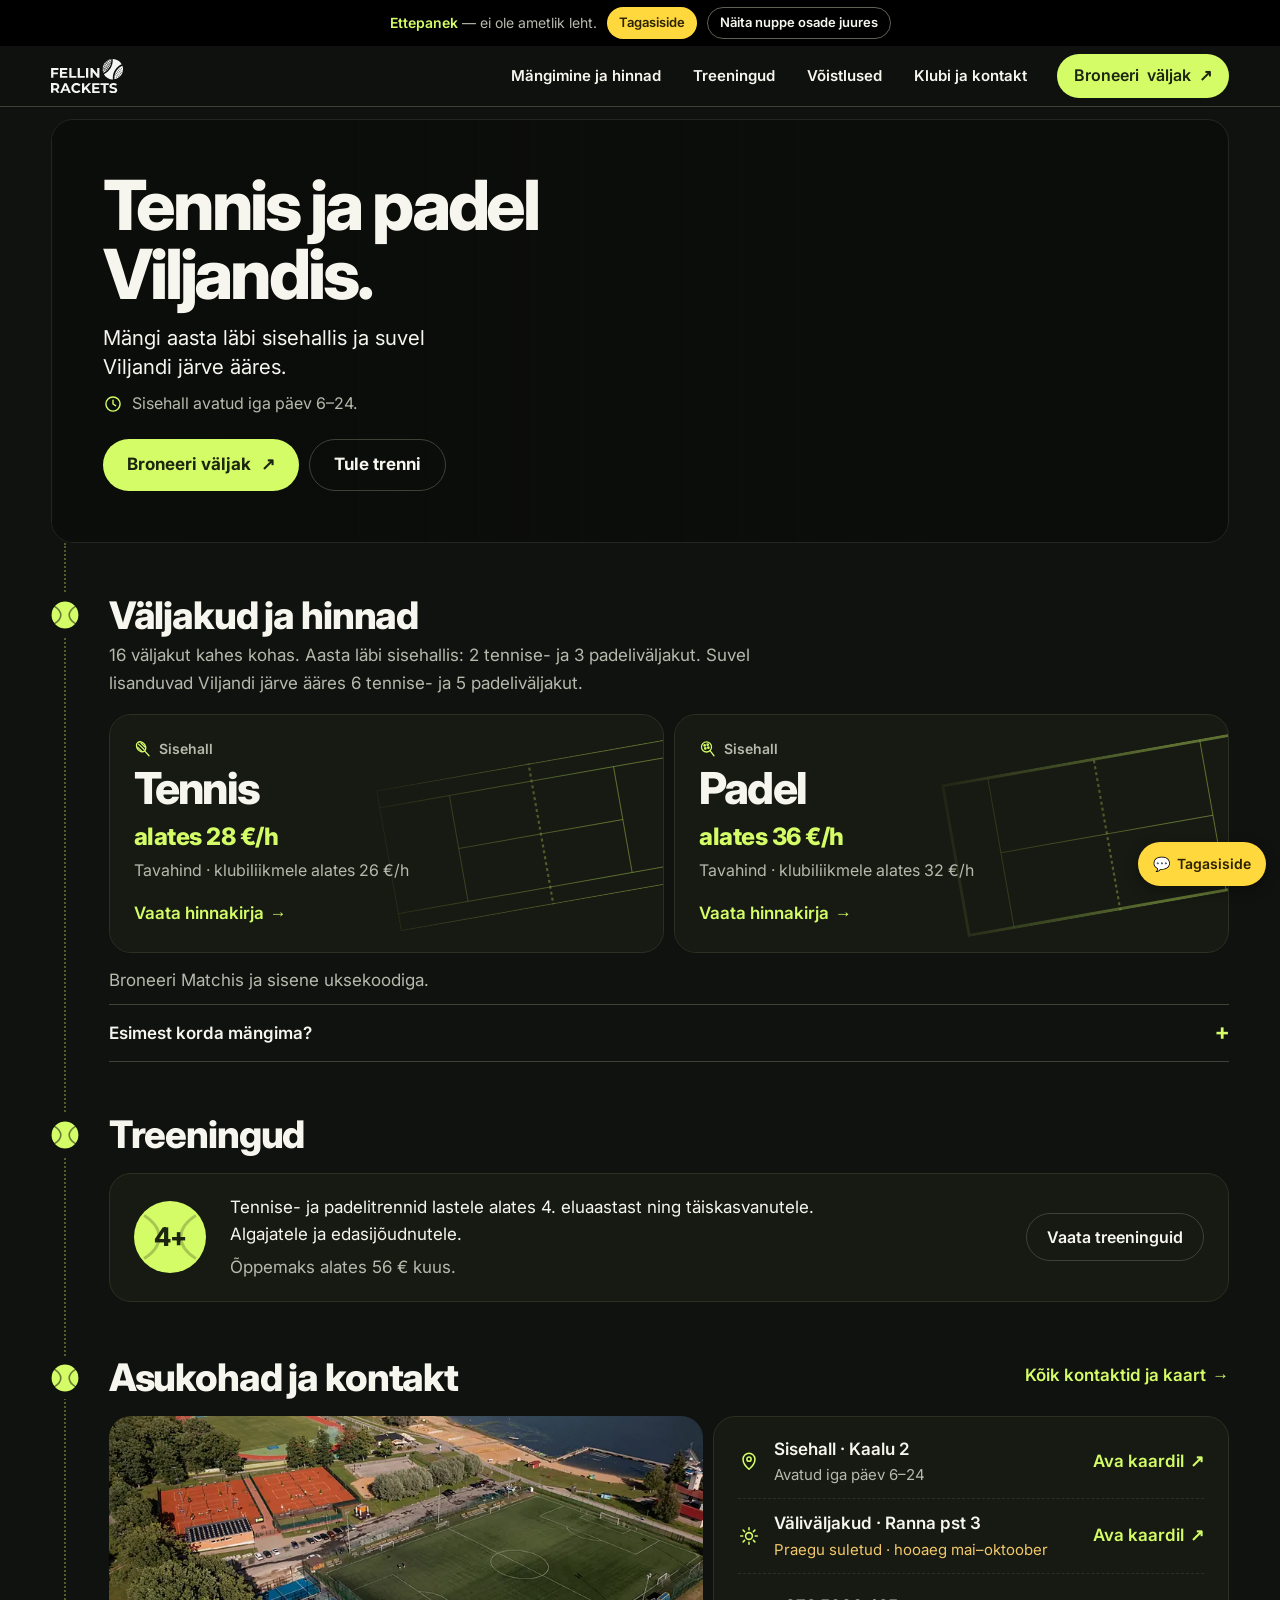
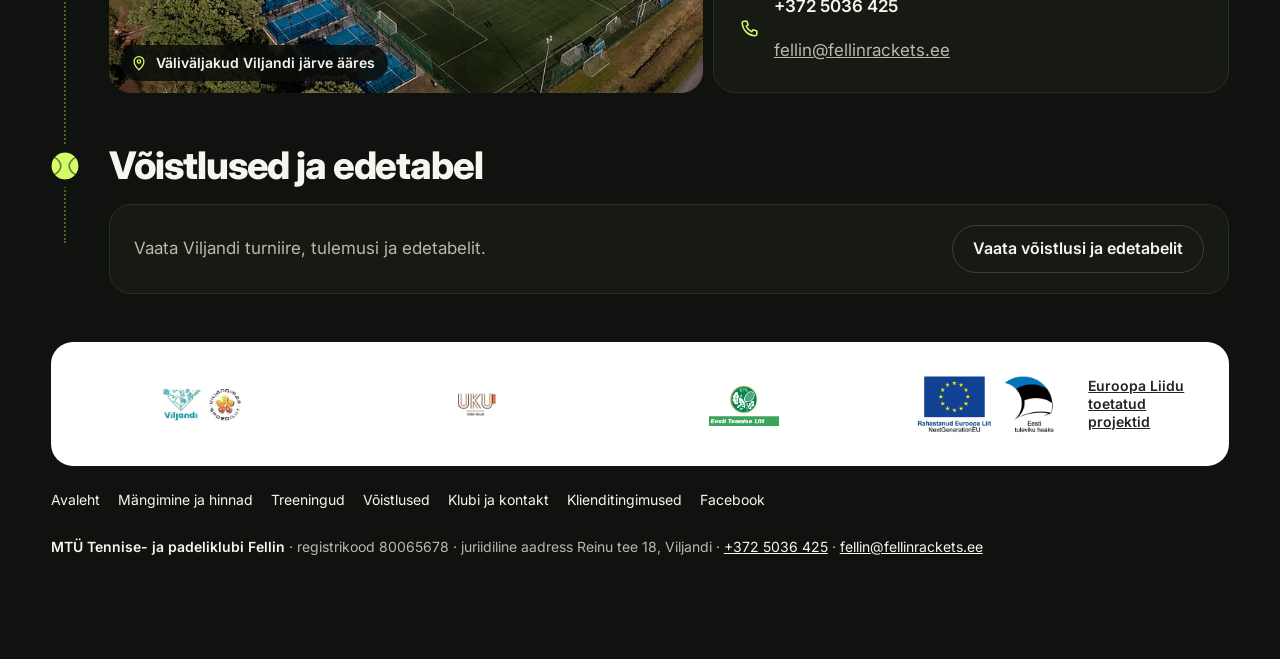
==== commit c00e42dd: "fellin: versioon 10 — rahulikum avaleht, selgem järjestus, mugavam telefonis Avaleht - Avaplokk: pea" ====
--- a/fellin/index.html
+++ b/fellin/index.html
@@ -177,6 +177,8 @@
     <symbol id="i-mail" viewBox="0 0 24 24"><rect x="3.500" y="6" width="17" height="12" rx="2.200"/><path d="M4.200 7.700l7.800 5.800 7.800-5.800"/></symbol>
     <symbol id="i-call" viewBox="0 0 24 24"><path d="M6.500 3.500h3.200l1.400 4.100-2.100 1.400a11.500 11.500 0 0 0 6 6l1.400-2.100 4.100 1.400v3.200a1.900 1.900 0 0 1-2 1.900C10.900 19 5 13.100 4.600 5.500a1.900 1.900 0 0 1 1.900-2z"/></symbol>
     <symbol id="i-mark" viewBox="0 0 100 100"><circle cx="50" cy="50" r="48" fill="#d3fc67"/><path d="M14 20C42 38 42 62 14 80M86 20C58 38 58 62 86 80" fill="none" stroke="#10120f" stroke-width="6" stroke-linecap="round" opacity=".55"/></symbol>
+    <symbol id="i-info" viewBox="0 0 24 24"><circle cx="12" cy="12" r="8.5"/><path d="M12 11v5.2M12 7.8v.2"/></symbol>
+    <symbol id="i-check" viewBox="0 0 24 24"><circle cx="12" cy="12" r="8.5"/><path d="M8.2 12.3l2.6 2.6 5-5.4"/></symbol>
   </svg>
   <a class="skip" href="#sisu">Liigu sisu juurde</a>
 
@@ -209,135 +211,120 @@
   </header>
 
   <main class="shell" id="sisu" tabindex="-1">
+    <div class="teade" id="teade" role="status" hidden><svg class="ico" aria-hidden="true"><use href="#i-info"/></svg><span></span></div>
     <section class="k-hero-sec" data-osa="avaosa" data-osa-nimi="Avaplokk" aria-labelledby="h1">
-    <div class="k-hero">
-      <div class="k-copy">
-        <span class="k-live" id="k-live"><i aria-hidden="true"></i><span id="k-olek">Tere tulemast! Sisehall on avatud iga päev 6–24.</span></span>
-        <h1 id="h1">Tennis ja <em>padel<svg class="k-scribble" viewBox="0 0 100 12" preserveAspectRatio="none" aria-hidden="true"><path d="M2 7C24 3 44 10 64 6S88 4 98 6"/></svg></em> Viljandis.</h1>
-        <ul class="k-facts">
-          <li><svg class="ico" aria-hidden="true"><use href="#i-ball"/></svg>16 väljakut kahes kohas</li>
-          <li><svg class="ico" aria-hidden="true"><use href="#i-clock"/></svg>Sisehall avatud iga päev 6–24</li>
-          <li><svg class="ico" aria-hidden="true"><use href="#i-sun"/></svg>Suvel väljakud Viljandi järve ääres</li>
-        </ul>
-        <div class="k-cta">
-          <a class="k-btn ball" href="https://www.matchi.se/facilities/viljanditennis" rel="noopener">Broneeri väljak <span aria-hidden="true">↗</span></a>
-          <a class="k-btn line" href="treeningud/">Tule trenni</a>
+      <div class="k-hero">
+        <div class="k-copy">
+          <h1 id="h1">Tennis ja padel Viljandis.</h1>
+          <p class="k-intro">Mängi aasta läbi sisehallis ja suvel Viljandi järve ääres.</p>
+          <p class="k-open"><svg class="ico" aria-hidden="true"><use href="#i-clock"/></svg>Sisehall avatud iga päev 6–24.</p>
+          <div class="k-cta">
+            <a class="k-btn prim" href="https://www.matchi.se/facilities/viljanditennis" rel="noopener">Broneeri väljak <span aria-hidden="true">↗</span><span class="vh"> (Matchi)</span></a>
+            <a class="k-btn line" href="treeningud/">Tule trenni</a>
+          </div>
+        </div>
+        <div class="k-art">
+          <picture>
+            <source media="(max-width: 900px)" srcset="img/valjakud-ohtul-tel-900.webp" />
+            <img src="img/valjakud-ohtul-1280.webp" srcset="img/valjakud-ohtul-1280.webp 1280w, img/valjakud-ohtul-1920.webp 1920w" sizes="100vw"
+                 width="1920" height="922" fetchpriority="high" decoding="async"
+                 alt="Viljandi tenniseväljakud õhtul prožektorite valguses, taga Viljandi järv — droonifoto" />
+          </picture>
         </div>
       </div>
-      <div class="k-art">
-        <picture>
-          <source media="(max-width: 900px)" srcset="img/valjakud-ohtul-tel-900.webp" />
-          <img src="img/valjakud-ohtul-1280.webp" srcset="img/valjakud-ohtul-1280.webp 1280w, img/valjakud-ohtul-1920.webp 1920w" sizes="100vw"
-               width="1920" height="922" fetchpriority="high" decoding="async"
-               alt="Viljandi tenniseväljakud õhtul prožektorite valguses, taga Viljandi järv — droonifoto" />
-        </picture>
-        <div class="k-flight" aria-hidden="true">
-          <svg class="k-fly" viewBox="0 0 400 420" preserveAspectRatio="none"><path class="arc" d="M 20 410 Q 150 -30 300 60" /></svg>
-          <svg class="k-ball" viewBox="0 0 100 100">
-            <circle cx="50" cy="50" r="48" fill="#d3fc67" />
-            <path d="M 14 20 C 42 38, 42 62, 14 80" fill="none" stroke="#f6f5ee" stroke-width="5" stroke-linecap="round" />
-            <path d="M 86 20 C 58 38, 58 62, 86 80" fill="none" stroke="#f6f5ee" stroke-width="5" stroke-linecap="round" />
-          </svg>
-        </div>
-      </div>
-    </div>
     </section>
 
     <div class="k-flow">
-      <section class="k-sec" data-osa="mangi" data-osa-nimi="Mida mängime? (tennis, padel, nii see käib)" aria-labelledby="h-mang">
+      <section class="k-sec" data-osa="mangi" data-osa-nimi="Väljakud ja hinnad" aria-labelledby="h-mang">
         <div class="k-h">
-          <span class="k-score"><svg class="k-mark" aria-hidden="true"><use href="#i-mark"/></svg><b aria-hidden="true">15</b> Mängi</span>
-          <h2 id="h-mang">Mida mängime?</h2>
-          <a href="mangimine/">Kõik hinnad <span aria-hidden="true">→</span></a>
-          <p class="k-hint">Mõlemat saab mängida sisehallis aasta läbi ja suvel järve ääres.</p>
-        </div>
-        <div class="k-sports">
-          <a class="k-sport tennis" href="mangimine/">
+          <h2 id="h-mang"><svg class="k-mark" aria-hidden="true"><use href="#i-mark"/></svg>Väljakud ja hinnad</h2>
+          <p class="k-hint">16 väljakut kahes kohas. Aasta läbi sisehallis: 2 tennise- ja 3 padeliväljakut. Suvel lisanduvad Viljandi järve ääres 6 tennise- ja 5 padeliväljakut.</p>
+        </div>
+        <div class="sports">
+          <a class="sport" href="mangimine/">
             <svg class="court" viewBox="0 0 238 110" aria-hidden="true">
               <rect x=".5" y=".5" width="237" height="109" /><line x1="0" y1="13.7" x2="238" y2="13.7" /><line x1="0" y1="96.3" x2="238" y2="96.3" />
               <line x1="54.9" y1="13.7" x2="54.9" y2="96.3" /><line x1="182.9" y1="13.7" x2="182.9" y2="96.3" /><line x1="54.9" y1="55" x2="182.9" y2="55" />
               <line class="net" x1="119" y1="-6" x2="119" y2="116" />
             </svg>
-            <span class="tag"><svg class="ico" aria-hidden="true"><use href="#i-tennis"/></svg>8 väljakut</span>
+            <span class="tag"><svg class="ico" aria-hidden="true"><use href="#i-tennis"/></svg>Sisehall</span>
             <h3>Tennis</h3>
-            <div class="meta"><span class="price">Tund alates<b>28 €</b></span><span class="k-go" aria-hidden="true">→</span></div>
+            <p class="hind">alates 28 €/h</p>
+            <p class="hind-lisa">Tavahind · klubiliikmele alates 26 €/h</p>
+            <span class="edasi">Vaata hinnakirja <span aria-hidden="true">→</span></span>
           </a>
-          <a class="k-sport padel" href="mangimine/">
+          <a class="sport" href="mangimine/">
             <svg class="court" viewBox="0 0 200 100" aria-hidden="true">
               <rect class="wall" x="1" y="1" width="198" height="98" /><line x1="30.5" y1="1" x2="30.5" y2="99" /><line x1="169.5" y1="1" x2="169.5" y2="99" />
               <line x1="30.5" y1="50" x2="169.5" y2="50" /><line class="net" x1="100" y1="-6" x2="100" y2="106" />
             </svg>
-            <span class="tag"><svg class="ico" aria-hidden="true"><use href="#i-padel"/></svg>8 väljakut</span>
+            <span class="tag"><svg class="ico" aria-hidden="true"><use href="#i-padel"/></svg>Sisehall</span>
             <h3>Padel</h3>
-            <div class="meta"><span class="price">Tund alates<b>36 €</b></span><span class="k-go" aria-hidden="true">→</span></div>
+            <p class="hind">alates 36 €/h</p>
+            <p class="hind-lisa">Tavahind · klubiliikmele alates 32 €/h</p>
+            <span class="edasi">Vaata hinnakirja <span aria-hidden="true">→</span></span>
           </a>
         </div>
-        <div class="k-how">
-          <h3 class="k-how-t">Nii see käib</h3>
-          <ol class="k-steps">
-            <li><span class="badge"><svg class="ico" aria-hidden="true"><use href="#i-book"/></svg></span><span><b>Broneeri Matchis</b><span>Vali väljak ja sobiv aeg.</span></span></li>
-            <li><span class="badge"><svg class="ico" aria-hidden="true"><use href="#i-key"/></svg></span><span><b>Saad uksekoodi</b><span>Kehtib 20 min enne ja pärast mängu.</span></span></li>
-            <li><span class="badge"><svg class="ico" aria-hidden="true"><use href="#i-ball"/></svg></span><span><b>Tule ja mängi</b><span>Sisehallis on riietusruumid ja saun.</span></span></li>
-          </ol>
-          <p class="k-help">Sisehallis personali pole. Mure korral helista <a href="tel:+3725036425">+372 5036 425</a>.</p>
-        </div>
+        <p class="k-note">Broneeri Matchis ja sisene uksekoodiga.</p>
+        <details class="more esimest">
+          <summary>Esimest korda mängima?</summary>
+          <div class="more-body">
+            <ul>
+              <li><svg class="ico" aria-hidden="true"><use href="#i-book"/></svg><span><b>Broneeri väljak Matchis.</b> Vajalik on Matchi kasutajakonto; maksta saab kaardiga või tunnipangast. <a href="https://www.matchi.se/facilities/viljanditennis" rel="noopener">Ava Matchi <span aria-hidden="true">↗</span></a></span></li>
+              <li><svg class="ico" aria-hidden="true"><use href="#i-key"/></svg><span><b>Uksekoodi saad koos broneeringuga.</b> Kood kehtib 20 minutit enne kuni 20 minutit pärast broneeritud aega.</span></li>
+              <li><svg class="ico" aria-hidden="true"><use href="#i-info"/></svg><span><b>Sisehall on iseteeninduslik.</b> Teenindavat personali kohapeal ei ole.</span></li>
+              <li><svg class="ico" aria-hidden="true"><use href="#i-check"/></svg><span><b>Riietus- ja pesuruumid ning saun</b> on sisehallis olemas.</span></li>
+              <li><svg class="ico" aria-hidden="true"><use href="#i-call"/></svg><span><b>Vajad abi?</b> Helista <a href="tel:+3725036425">+372 5036 425</a>.</span></li>
+            </ul>
+          </div>
+        </details>
       </section>
 
-      <section class="k-sec" data-osa="opi" data-osa-nimi="Tahad õppida?" aria-labelledby="h-opi">
+      <section class="k-sec" data-osa="opi" data-osa-nimi="Treeningud" aria-labelledby="h-opi">
         <div class="k-h">
-          <span class="k-score"><svg class="k-mark" aria-hidden="true"><use href="#i-mark"/></svg><b aria-hidden="true">30</b> Õpi</span>
-          <h2 id="h-opi">Tahad õppida?</h2>
-          <a href="treeningud/">Treeningud <span aria-hidden="true">→</span></a>
-        </div>
-        <a class="k-learn" href="treeningud/">
+          <h2 id="h-opi"><svg class="k-mark" aria-hidden="true"><use href="#i-mark"/></svg>Treeningud</h2>
+        </div>
+        <div class="band2">
           <span class="k-four" aria-hidden="true">4+
             <svg viewBox="0 0 100 100"><path d="M 14 20 C 42 38, 42 62, 14 80" fill="none" stroke="rgba(28,37,16,.25)" stroke-width="4" /><path d="M 86 20 C 58 38, 58 62, 86 80" fill="none" stroke="rgba(28,37,16,.25)" stroke-width="4" /></svg>
           </span>
           <div>
-            <p>Trennid lastele alates 4. eluaastast ja täiskasvanutele — algajatele ja edasijõudnutele. Õppemaks alates 56 € kuus.</p>
-            <span class="k-faces"><span class="vh">Treenerid: Ott Ahonen, Priit Pihl, Timo Kirsimäe, Diana Klavan, Priscilla Õmblus, Anelle Luik.</span>
-              <i aria-hidden="true">OA</i><i aria-hidden="true">PP</i><i aria-hidden="true">TK</i><i aria-hidden="true">DK</i><i aria-hidden="true">PÕ</i><i aria-hidden="true">AL</i><b aria-hidden="true">6 treenerit</b></span>
+            <p>Tennise- ja padelitrennid lastele alates 4. eluaastast ning täiskasvanutele. Algajatele ja edasijõudnutele.</p>
+            <p class="lisa">Õppemaks alates 56 € kuus.</p>
           </div>
-          <span class="k-go" aria-hidden="true">→</span>
-        </a>
+          <a class="btn btn-ghost" href="treeningud/">Vaata treeninguid</a>
+        </div>
       </section>
 
-      <section class="k-sec" data-osa="tipus" data-osa-nimi="Kes on tipus? (edetabel)" aria-labelledby="h-vus">
+      <section class="k-sec" data-osa="kohale" data-osa-nimi="Asukohad ja kontakt" aria-labelledby="h-koht">
         <div class="k-h">
-          <span class="k-score"><svg class="k-mark" aria-hidden="true"><use href="#i-mark"/></svg><b aria-hidden="true">40</b> Võistle</span>
-          <h2 id="h-vus">Kes on tipus?</h2>
-          <a href="voistlused/">Kogu edetabel <span aria-hidden="true">→</span></a>
-        </div>
-        <div class="k-board">
-          <!-- Varuandmed: näha ka ilma JavaScriptita; värske seis asendab need -->
-          <ol class="k-rows" id="vus-list" data-n="3" data-stiil="tabloo">
-            <li class="k-row"><span class="k-pos" aria-hidden="true">1</span><span class="k-name">Heimar Mirka <span class="k-lead">liider</span></span><span class="k-pts num">602<small>p</small></span><span class="k-trend up"><span aria-hidden="true">▲</span>1<span class="vh"> kohta üles</span></span></li>
-            <li class="k-row"><span class="k-pos" aria-hidden="true">2</span><span class="k-name">Priit Raudla</span><span class="k-pts num">580<small>p</small></span><span class="k-trend down"><span aria-hidden="true">▼</span>1<span class="vh"> kohta alla</span></span></li>
-            <li class="k-row"><span class="k-pos" aria-hidden="true">3</span><span class="k-name">Reevo Kirna</span><span class="k-pts num">500<small>p</small></span><span class="k-trend eq"><span aria-hidden="true">—</span><span class="vh">muutuseta</span></span></li>
-          </ol>
-          <div class="k-board-foot"><p class="data-status" id="data-status" role="status" data-asof="17.10.2026">Viimane teadaolev seis 17.10.2026.</p></div>
-        </div>
-      </section>
-
-      <section class="k-sec" data-osa="kohale" data-osa-nimi="Kohtume väljakul (asukoht ja kontakt)" aria-labelledby="h-koht">
-        <div class="k-h">
-          <span class="k-score"><svg class="k-mark" aria-hidden="true"><use href="#i-mark"/></svg><b aria-hidden="true">Game</b> Tule kohale</span>
-          <h2 id="h-koht">Kohtume väljakul.</h2>
-          <a href="klubi/#kontakt">Kaart ja kontaktid <span aria-hidden="true">→</span></a>
-        </div>
-        <div class="k-place">
+          <h2 id="h-koht"><svg class="k-mark" aria-hidden="true"><use href="#i-mark"/></svg>Asukohad ja kontakt</h2>
+          <a href="klubi/">Kõik kontaktid ja kaart <span aria-hidden="true">→</span></a>
+        </div>
+        <div class="k-place kodu">
           <figure class="k-photo">
             <img src="img/plats-800.webp" srcset="img/plats-800.webp 800w, img/plats-1280.webp 1280w" sizes="(max-width: 900px) 100vw, 660px"
                  width="1280" height="684" loading="lazy" decoding="async"
                  alt="Linnulennult: punased savi-tenniseväljakud, sinised padeliväljakud ja jalgpalliväljak Viljandi järve ääres" />
-            <figcaption><svg class="ico" aria-hidden="true"><use href="#i-pin"/></svg>Tennis ja padel järve ääres · Ranna pst 3</figcaption>
+            <figcaption><svg class="ico" aria-hidden="true"><use href="#i-pin"/></svg>Väliväljakud Viljandi järve ääres</figcaption>
           </figure>
           <ul class="k-contact">
-            <li><svg class="ico" aria-hidden="true"><use href="#i-pin"/></svg><span><b>Sisehall · Kaalu 2</b><span>Aasta läbi, iga päev 6–24</span></span></li>
-            <li><svg class="ico" aria-hidden="true"><use href="#i-sun"/></svg><span><b>Väliväljakud · Ranna pst 3</b><span>Viljandi järve ääres, mai–oktoober</span></span></li>
-            <li><svg class="ico" aria-hidden="true"><use href="#i-call"/></svg><span><b><a href="tel:+3725036425">+372 5036 425</a></b><span>Keskus ja klubi</span></span></li>
-            <li><svg class="ico" aria-hidden="true"><use href="#i-mail"/></svg><span><b><a href="mailto:fellin@fellinrackets.ee">fellin@fellinrackets.ee</a></b><span>Kirjuta julgelt</span></span></li>
+            <li><svg class="ico" aria-hidden="true"><use href="#i-pin"/></svg><span><b>Sisehall · Kaalu 2</b><span>Avatud iga päev 6–24</span></span>
+              <a class="k-map" href="https://www.google.com/maps/search/?api=1&amp;query=Kaalu+2+Viljandi" rel="noopener">Ava kaardil <span aria-hidden="true">↗</span><span class="vh"> (sisehall, Kaalu 2)</span></a></li>
+            <li><svg class="ico" aria-hidden="true"><use href="#i-sun"/></svg><span><b>Väliväljakud · Ranna pst 3</b><span data-hooaeg>Hooaeg mai–oktoober</span></span>
+              <a class="k-map" href="https://www.google.com/maps/search/?api=1&amp;query=Ranna+puiestee+3+Viljandi" rel="noopener">Ava kaardil <span aria-hidden="true">↗</span><span class="vh"> (väliväljakud, Ranna pst 3)</span></a></li>
+            <li><svg class="ico" aria-hidden="true"><use href="#i-call"/></svg><span class="rida"><b><a href="tel:+3725036425">+372 5036 425</a></b><a href="mailto:fellin@fellinrackets.ee">fellin@fellinrackets.ee</a></span></li>
           </ul>
+        </div>
+      </section>
+
+      <section class="k-sec" data-osa="tipus" data-osa-nimi="Võistlused ja edetabel" aria-labelledby="h-vus">
+        <div class="k-h">
+          <h2 id="h-vus"><svg class="k-mark" aria-hidden="true"><use href="#i-mark"/></svg>Võistlused ja edetabel</h2>
+        </div>
+        <div class="band2 plain">
+          <p>Vaata Viljandi turniire, tulemusi ja edetabelit.</p>
+          <a class="btn btn-ghost" href="voistlused/">Vaata võistlusi ja edetabelit</a>
         </div>
       </section>
     </div>
@@ -347,22 +334,12 @@
     <div class="shell">
       <div class="band foot-band">
         <div class="partners">
-          <div class="partner">
-            <img src="img/viljandi-linn-spordiliit.webp" alt="Viljandi linn ja Viljandimaa Spordiliit" width="377" height="197" loading="lazy" />
-            <span aria-hidden="true">Viljandi linn · Viljandimaa Spordiliit</span>
-          </div>
-          <div class="partner">
-            <img src="img/uku.webp" alt="UKU keskus – Tark valik" width="300" height="212" loading="lazy" />
-            <span aria-hidden="true">UKU keskus</span>
-          </div>
-          <a class="partner" href="https://www.tennis.ee/" rel="noopener">
-            <img src="img/eesti-tennise-liit.webp" alt="Eesti Tennise Liit" width="253" height="158" loading="lazy" />
-            <span aria-hidden="true">Eesti Tennise Liit</span>
-          </a>
+          <div class="partner"><img src="img/viljandi-linn-spordiliit.webp" alt="Viljandi linn ja Viljandimaa Spordiliit" width="377" height="197" loading="lazy" /></div>
+          <div class="partner"><img src="img/uku.webp" alt="UKU keskus – Tark valik" width="300" height="212" loading="lazy" /></div>
+          <a class="partner" href="https://www.tennis.ee/" rel="noopener"><img src="img/eesti-tennise-liit.webp" alt="Eesti Tennise Liit" width="253" height="158" loading="lazy" /></a>
         </div>
         <a class="eu-mark" href="klubi/#toetused">
-          <img src="img/el-nextgen-1.webp" width="480" height="270" loading="lazy"
-               alt="Rahastanud Euroopa Liit – NextGenerationEU. Eesti tuleviku heaks." />
+          <img src="img/el-nextgen-1.webp" width="480" height="270" loading="lazy" alt="Rahastanud Euroopa Liit – NextGenerationEU. Eesti tuleviku heaks." />
           <span>Euroopa Liidu toetatud projektid</span>
         </a>
       </div>
@@ -378,12 +355,13 @@
         </ul>
       </nav>
       <p class="foot-line">
-        <b>MTÜ Tennise- ja padeliklubi Fellin</b> · registrikood 80065678 · Reinu tee 18, Viljandi ·
+        <b>MTÜ Tennise- ja padeliklubi Fellin</b> · registrikood 80065678 · juriidiline aadress Reinu tee 18, Viljandi ·
         <a href="tel:+3725036425">+372 5036 425</a> · <a href="mailto:fellin@fellinrackets.ee">fellin@fellinrackets.ee</a>
       </p>
     </div>
   </footer>
 
+  <script src="seaded.js"></script>
   <script src="fellin.js" defer></script>
   <!-- ARVUSTUS: kliendi kommentaarid — eemalda enne avaldamist -->
   <script src="arvustus.js" defer></script>
--- a/fellin/fellin.css
+++ b/fellin/fellin.css
@@ -646,3 +646,238 @@
 }
 /* Väga suure teksti või tekstivahede korral keritakse hinnatabelit tema kaardis, mitte kogu lehte */
 .loc { overflow-x: auto; }
+
+/* ===== v9: alamlehed samas vormikeeles ===== */
+.page-head + .k-flow > .k-sec:first-child { padding-top: 2.5rem; }
+.loc h3 .loc-type { display: flex; align-items: center; gap: 8px; }
+.loc h3 .loc-type .ico { width: 18px; height: 18px; color: var(--accent); }
+thead th .ico { width: 18px; height: 18px; vertical-align: -4px; margin-right: 5px; color: var(--accent); }
+.k-flow .book-row { margin: 1rem 0 0; }
+.k-flow .member { margin-top: 0; }
+.aud-ico { display: inline-grid; place-items: center; width: 40px; height: 40px; border-radius: 50%; background: rgba(211,252,103,.1); color: var(--accent); margin-bottom: .5rem; }
+.ask .addr-line .ico { color: var(--accent); margin-right: -2px; }
+.ask .addr-line span { color: var(--muted); }
+.coach { display: flex; gap: 12px; align-items: flex-start; }
+.coach > div { min-width: 0; }
+.coach b { overflow-wrap: break-word; }
+.face { width: 40px; height: 40px; border-radius: 50%; display: grid; place-items: center; flex: none; font: 600 .75rem/1 var(--mono); font-style: normal;
+  background: #232a1b; color: var(--accent); }
+.coach.full .face { background: var(--accent); color: var(--on-accent); }
+.k-row.pyr { grid-template-columns: 44px minmax(0, 1fr); }
+.k-board-h { margin: .7rem .75rem .6rem; font-size: 1.0625rem; font-weight: 600; letter-spacing: -.01em; }
+.k-board-foot .link-arrow { min-height: 36px; }
+.k-board .data-status { color: var(--muted); font-size: var(--fs-small); }
+.k-contact span span a { color: var(--muted); }
+.k-contact span span a:hover { color: var(--ink); }
+.k-flow .map { border-radius: var(--round); }
+@media (max-width: 640px) {
+  .k-row.pyr { grid-template-columns: 38px minmax(0, 1fr); }
+  .k-contact span span { overflow-wrap: anywhere; }
+}
+@media (max-width: 360px) {
+  .coaches { grid-template-columns: minmax(0, 1fr); }
+}
+
+/* ===== v10: rahulikum, kiiremini mõistetav, telefonis mugavam ===== */
+
+/* Teateriba: ainult olulise muudatuse, sulgemise või eriteate jaoks (tekst failis seaded.js) */
+.teade { display: flex; gap: 10px; align-items: flex-start; margin: 12px 0 0; padding: .75rem 1rem; border-radius: var(--r);
+  background: var(--warn-dim); border: 1px solid rgba(242, 199, 107, .45); color: var(--ink); }
+.teade[hidden] { display: none; }
+.teade .ico { color: var(--warn); margin-top: 2px; }
+
+/* Avaplokk: madalam; pealkiri, tutvustus ja kaks nuppu enne fotot */
+.k-hero { min-height: 420px; }
+.k-copy { padding: clamp(1.5rem, 4vw, 3.25rem); max-width: 40rem; }
+.k-hero h1 { margin: 0 0 .9rem; font-size: clamp(2.4rem, 5.4vw, 4.5rem); line-height: 1; }
+.k-intro { margin: 0 0 .6rem; font-size: clamp(1.0625rem, 1.6vw, 1.3125rem); line-height: 1.4; color: var(--ink); max-width: 30ch; }
+.k-open { display: flex; align-items: center; gap: 9px; margin: 0 0 1.4rem; color: var(--muted); font-size: 1rem; max-width: none; }
+.k-open .ico { color: var(--accent); width: 20px; height: 20px; }
+.k-btn.prim { background: var(--accent); color: var(--on-accent); }
+.k-btn.prim:hover { background: var(--accent-hover); }
+.k-btn.line:hover { border-color: var(--border-hover); }
+
+/* Alamlehe päis: üks selge pealkiri */
+.page-head { padding-top: 2rem; }
+.page-head h1 { margin: 0; }
+.page-head .sec-sub { margin: .6rem 0 0; max-width: 62ch; }
+.page-head + .k-flow > .k-sec:first-child { padding-top: 2rem; }
+
+/* Osa pealkiri: selge nimetus; arvutis pallimärk joonel, telefonis ilma */
+.k-sec { padding-top: 3.25rem; }
+.k-h { position: relative; display: grid; grid-template-columns: minmax(0, 1fr) auto; align-items: end; gap: .4rem 1.25rem; margin: 0 0 1.1rem; }
+.k-h h2 { position: relative; grid-column: 1; margin: 0; font-size: clamp(1.625rem, 3.2vw, 2.375rem); font-weight: 800; letter-spacing: -.03em; line-height: 1.08; }
+.k-h > a { grid-column: 2; grid-row: 1; }
+.k-h .k-hint { grid-column: 1 / -1; margin: 0; font-size: 1.0625rem; max-width: 62ch; }
+@media (min-width: 901px) {
+  .k-h h2 .k-mark { position: absolute; left: -58px; top: 50%; transform: translateY(-50%); width: 28px; height: 28px; }
+}
+
+/* Tennis ja padel: sama ülesehitus, sama kontrast, sama palju laimi */
+.sports { display: grid; grid-template-columns: repeat(2, minmax(0, 1fr)); gap: 10px; }
+.sport { position: relative; isolation: isolate; overflow: hidden; display: flex; flex-direction: column; align-items: flex-start;
+  padding: 1.4rem 1.5rem 1rem; border-radius: var(--round); background: var(--pane); border: 1px solid var(--pane-b); color: var(--ink); text-decoration: none; }
+.sport:hover { border-color: var(--border-hover); }
+.sport svg.court { position: absolute; z-index: -1; width: 56%; right: -6%; top: 50%; transform: translateY(-50%) rotate(-10deg); opacity: .7; }
+.sport svg.court rect, .sport svg.court line { fill: none; stroke: var(--line); stroke-width: 1; vector-effect: non-scaling-stroke; }
+.sport svg.court .wall { stroke-width: 3; }
+.sport svg.court .net { stroke-width: 2.2; stroke-dasharray: 3 3; }
+.sport::after { content: ""; position: absolute; inset: 0; z-index: -1; background: linear-gradient(90deg, var(--pane) 42%, rgba(22, 26, 18, 0) 90%); }
+.sport .tag { display: inline-flex; align-items: center; gap: 7px; font-size: var(--fs-small); font-weight: 600; color: var(--muted); }
+.sport .tag .ico { color: var(--accent); width: 18px; height: 18px; }
+.sport h3 { margin: .35rem 0 .5rem; font-size: clamp(1.9rem, 4vw, 2.75rem); font-weight: 800; letter-spacing: -.04em; line-height: 1; }
+.sport .hind { margin: 0; font-size: 1.5rem; font-weight: 800; letter-spacing: -.02em; color: var(--accent); max-width: none; }
+.sport .hind-lisa { margin: .15rem 0 0; color: var(--muted); font-size: 1rem; max-width: none; }
+.sport .edasi { margin-top: .5rem; display: inline-flex; align-items: center; gap: 6px; min-height: 44px; font-weight: 600; color: var(--accent); }
+.sport:hover .edasi { text-decoration: underline; }
+.k-note { margin: .9rem 0 0; color: var(--muted); max-width: none; }
+
+/* Esmakülastaja juhend ja broneerimistingimused: ikooniga read */
+.esimest { margin-top: .6rem; }
+.esimest ul, .tingimused { list-style: none; margin: 0; padding: 0; display: grid; gap: .8rem; max-width: 64ch; }
+.esimest li, .tingimused li { display: flex; gap: 12px; align-items: flex-start; color: var(--muted); }
+.esimest li b, .tingimused li b { color: var(--ink); font-weight: 600; }
+.esimest .ico, .tingimused .ico { color: var(--accent); margin-top: 2px; }
+.esimest a { color: var(--ink); font-weight: 600; }
+
+/* Lühike tutvustus + üks nupp (treeningud, võistlused) */
+.band2 { display: grid; grid-template-columns: auto minmax(0, 1fr) auto; gap: 1rem 1.5rem; align-items: center; padding: 1.25rem 1.5rem;
+  border-radius: var(--round); background: var(--pane); border: 1px solid var(--pane-b); }
+.band2.plain { grid-template-columns: minmax(0, 1fr) auto; }
+.band2 p { margin: 0; font-size: 1.0625rem; max-width: 56ch; }
+.band2 .lisa { margin-top: .35rem; color: var(--muted); }
+.band2 .k-four { width: 72px; height: 72px; font-size: 1.6rem; }
+.band2 .btn { white-space: nowrap; }
+
+/* Asukohad ja kontakt: koht + olek + kaardilink ühel real */
+.k-photo { min-height: 220px; }
+.k-contact li { display: grid; grid-template-columns: 22px minmax(0, 1fr) auto; gap: 2px 14px; align-items: center; padding: .7rem 0; }
+.k-contact .k-map { display: inline-flex; align-items: center; gap: 6px; min-height: 44px; color: var(--accent); font-weight: 600; text-decoration: none; white-space: nowrap; }
+.k-contact .k-map:hover { text-decoration: underline; }
+.k-contact .rida { display: flex; flex-direction: column; align-items: flex-start; }
+.k-contact .rida a { display: inline-flex; align-items: center; min-height: 44px; color: var(--ink); }
+.k-contact .rida > a { color: var(--muted); }
+.k-contact .rida > a:hover { color: var(--ink); }
+.k-contact .rida .kes { margin-top: -6px; }
+.k-contact [data-hooaeg].off, .olek.off { color: var(--warn); }
+.jur { margin: .75rem 0 0; color: var(--muted); font-size: var(--fs-small); max-width: none; }
+
+/* Hinnaleht: sisehalli hinnakiri ja broneerimine kõrvuti; väliväljakud avatavas plokis */
+.hinnad { display: grid; grid-template-columns: minmax(0, 1.3fr) minmax(0, 1fr); gap: 10px; align-items: start; }
+.hinnad .loc-note { margin: .75rem 0 .5rem; }
+.bron { display: flex; flex-direction: column; align-items: stretch; gap: 1rem; }
+.bron h3 { margin: 0; font-size: 1.1875rem; font-weight: 800; }
+.vali > summary .olek { display: block; margin-top: .2rem; font-size: var(--fs-small); font-weight: 400; color: var(--muted); }
+.vali-sisu { display: grid; grid-template-columns: minmax(0, 1fr) minmax(0, 1.2fr); gap: 1.25rem 2rem; align-items: start; }
+.vali-sisu img { width: 100%; aspect-ratio: 16 / 9; object-fit: cover; border-radius: 14px; }
+.vali-info { margin: .75rem 0 0; color: var(--muted); max-width: none; }
+.vali-info b { color: var(--ink); font-weight: 600; }
+
+/* Treeningud: kohustuslik lisatasu hinna juures; üks peamine nupp; kutse avatavas lisainfos */
+.fee-note { margin: 1rem 0 0; padding: .8rem 1rem; border-radius: 12px; background: var(--panel); color: var(--muted); max-width: none; }
+.fee-note b { color: var(--ink); font-weight: 600; }
+.ask2 { display: flex; flex-direction: column; align-items: stretch; gap: .9rem; }
+.ask2 h3 { margin: 0; font-size: 1.1875rem; font-weight: 800; }
+.ask2 ul { list-style: none; margin: 0; padding: 0; display: grid; }
+.ask2 li { display: flex; flex-wrap: wrap; align-items: center; gap: 0 12px; min-height: 44px; }
+.ask2 li .ico { color: var(--accent); }
+.ask2 li a { display: inline-flex; align-items: center; min-height: 44px; color: var(--ink); font-weight: 600; }
+.coach details { margin-top: .2rem; }
+.coach summary { display: inline-flex; align-items: center; gap: 6px; min-height: 44px; cursor: pointer; list-style: none;
+  color: var(--accent); font-weight: 600; font-size: var(--fs-small); }
+.coach summary::-webkit-details-marker { display: none; }
+.coach summary::after { content: "+"; font: 600 1.1rem/1 var(--mono); }
+.coach details[open] summary::after { content: "–"; }
+.coach .kutse { margin-top: 0; }
+.coach.full .face, .coach .face { background: #232a1b; color: var(--accent); }
+
+/* Edetabel: sisuline kuupäev ees, kontrollimise kellaaeg detailina */
+.data-status b { color: var(--ink); font-weight: 600; }
+.data-status .kontroll { display: block; color: var(--muted); font-size: var(--fs-small); }
+
+/* Klubi: ajalugu avatavas plokis */
+.ajalugu { display: grid; grid-template-columns: minmax(0, 1fr) minmax(0, 1fr); gap: 1rem 2.5rem; align-items: start; }
+.ajalugu .alumni b { color: var(--ink); font-weight: 600; }
+
+/* Jalus: partnerite hele ala kompaktsem; EL-i embleem jääb partnerilogodest suuremaks */
+.site-foot { margin-top: 3rem; }
+.foot-band { grid-template-columns: minmax(0, 1fr) auto; gap: 1rem 2.5rem; padding: .9rem 1.5rem; border-radius: var(--round); margin-bottom: .75rem; }
+.foot-band .partners { display: flex; flex-wrap: wrap; align-items: center; justify-content: space-around; gap: .75rem 2rem; }
+.foot-band .partner { min-height: 44px; justify-content: center; }
+.foot-band .partner img { height: 44px; width: auto; max-width: 100%; object-fit: contain; }
+.eu-mark { flex-direction: row; align-items: center; gap: .9rem; min-height: 44px; }
+.eu-mark img { width: 170px; }
+.eu-mark span { max-width: 13ch; line-height: 1.3; }
+
+@media (max-width: 900px) {
+  .k-h h2 .k-mark { display: none; }
+  .hinnad, .vali-sisu, .ajalugu { grid-template-columns: minmax(0, 1fr); }
+  .band2, .band2.plain { grid-template-columns: minmax(0, 1fr); }
+  .band2 .k-four { display: none; }
+  .band2 .btn { justify-self: start; }
+}
+@media (max-width: 640px) {
+  /* Põhitekst 16 px, mugav reavahe */
+  :root { --fs-body: 1rem; }
+  body { line-height: 1.6; }
+  .k-hint, .k-note, .esimest li, .tingimused li, .fee-note, .loc-note, .k-contact span span, .k-contact .rida > a, .coach .role,
+  .band2 p, .facts-list dd, .plain li, .aud-row p, .vali-info, .faq details p { font-size: 1rem; }
+  .k-sec { padding-top: 2.25rem; }
+  .page-head { padding-top: 1.5rem; }
+  .page-head + .k-flow > .k-sec:first-child { padding-top: 1.75rem; }
+  /* Pealkiri ja link ei suru end ühele reale: link läheb pealkirja alla */
+  .k-h { grid-template-columns: minmax(0, 1fr); margin-bottom: .9rem; }
+  .k-h > a { grid-column: 1; grid-row: auto; order: 3; justify-self: start; }
+  .k-hero { min-height: 0; }
+  .k-copy { padding: 1.25rem 1.25rem 1rem; }
+  .k-hero h1 { font-size: 2.5rem; margin: 0 0 .75rem; }
+  .k-intro { font-size: 1.0625rem; }
+  .k-open { margin-bottom: 1.1rem; }
+  .k-art { height: 170px; margin-top: -1rem; }
+  .sports { grid-template-columns: minmax(0, 1fr); gap: 8px; }
+  .sport { padding: 1.1rem 1.1rem .6rem; }
+  .sport svg.court { width: 62%; right: -12%; }
+  .band2 { padding: 1.1rem; }
+  .band2 .btn { justify-self: stretch; }
+  .k-photo { min-height: 150px; }
+  .k-contact li { grid-template-columns: 22px minmax(0, 1fr); }
+  .k-contact .k-map { grid-column: 2; justify-self: start; }
+  .site-foot { margin-top: 2.25rem; }
+  .foot-band { grid-template-columns: minmax(0, 1fr); justify-items: center; padding: .9rem 1rem; gap: .75rem; }
+  .foot-band .partners { width: 100%; gap: .5rem 1rem; }
+  .foot-band .partner img { height: 36px; }
+  .eu-mark img { width: 150px; }
+}
+
+/* --- v10 kontrolli järel --- */
+.hinnad .card { overflow-x: auto; }                      /* väga suure teksti korral kerib tabel oma kaardis */
+.coach .kutse a, .k-board-foot .link-arrow { min-height: 44px; }
+.data-status { font-size: 1rem; max-width: none; }
+@media (max-width: 640px) {
+  .k-h .k-hint { display: block; }                       /* väljakute arv ja hooajalisus peab olema näha ka telefonis */
+  .jur, .map p, .map-note, .data-status .kontroll { font-size: 1rem; }
+  .k-art { height: 150px; }
+  /* Tennis ja padel kõrvuti, et mõlemad oleksid korraga näha */
+  .sports { grid-template-columns: repeat(2, minmax(0, 1fr)); gap: 8px; }
+  .sport { padding: .9rem .9rem .35rem; }
+  .sport svg.court { display: none; }
+  .sport::after { display: none; }
+  .sport h3 { font-size: 1.75rem; margin: .3rem 0 .4rem; }
+  .sport .hind { font-size: 1.25rem; }
+  .sport .hind-lisa { font-size: .9375rem; line-height: 1.4; }
+  .k-place.kodu .k-photo { display: none; }
+  .k-contact li { padding: .45rem 0; }
+  .k-contact .rida a { min-height: 44px; }
+}
+@media (max-width: 350px) {
+  .sports { grid-template-columns: minmax(0, 1fr); }
+}
+.k-board .data-status { font-size: 1rem; }
+.k-board .data-status .kontroll { font-size: var(--fs-small); }
+@media (max-width: 640px) { .k-board .data-status .kontroll { font-size: 1rem; } }
+@media (max-width: 640px) {
+  /* Treenerid ühes veerus: nimi ja amet ei murdu poole sõna pealt */
+  .coaches { grid-template-columns: minmax(0, 1fr); gap: 6px; }
+  .coach.full { grid-column: auto; }
+  .coach b, .coach .role { overflow-wrap: normal; }
+}
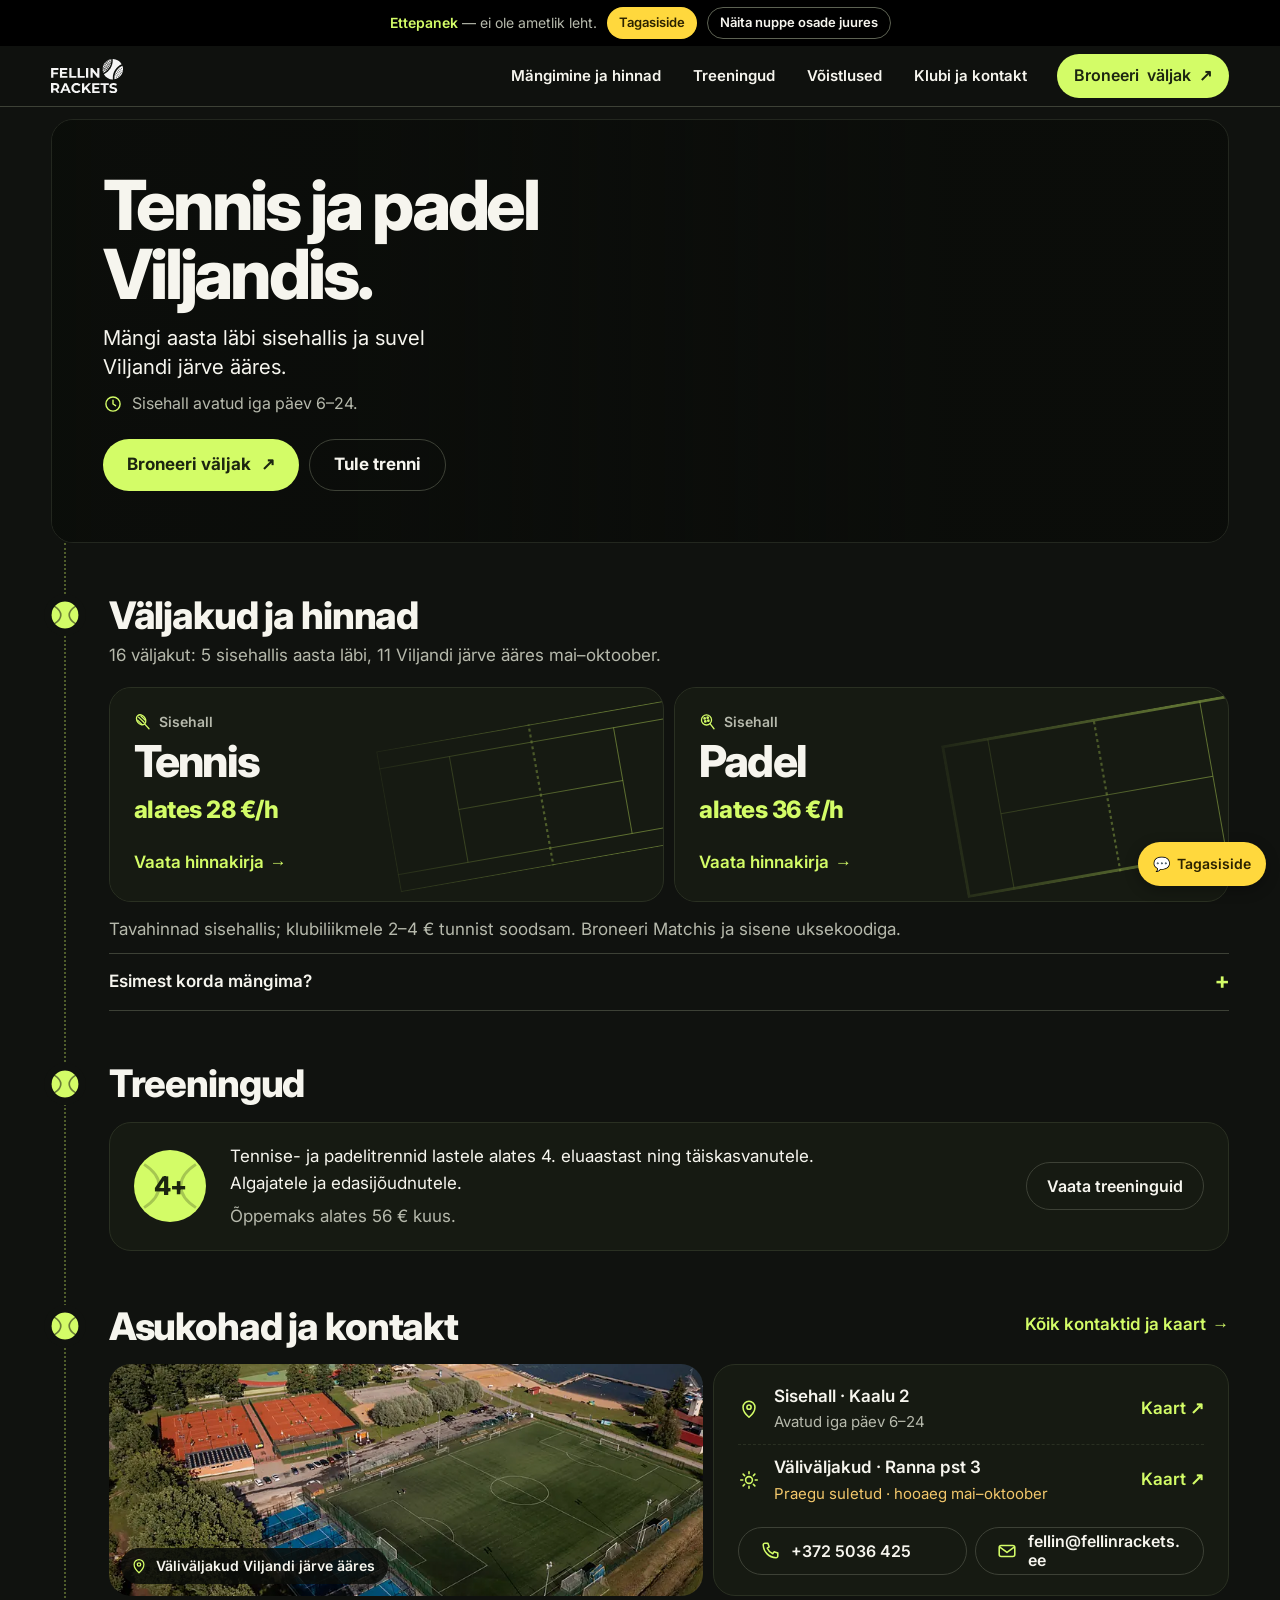
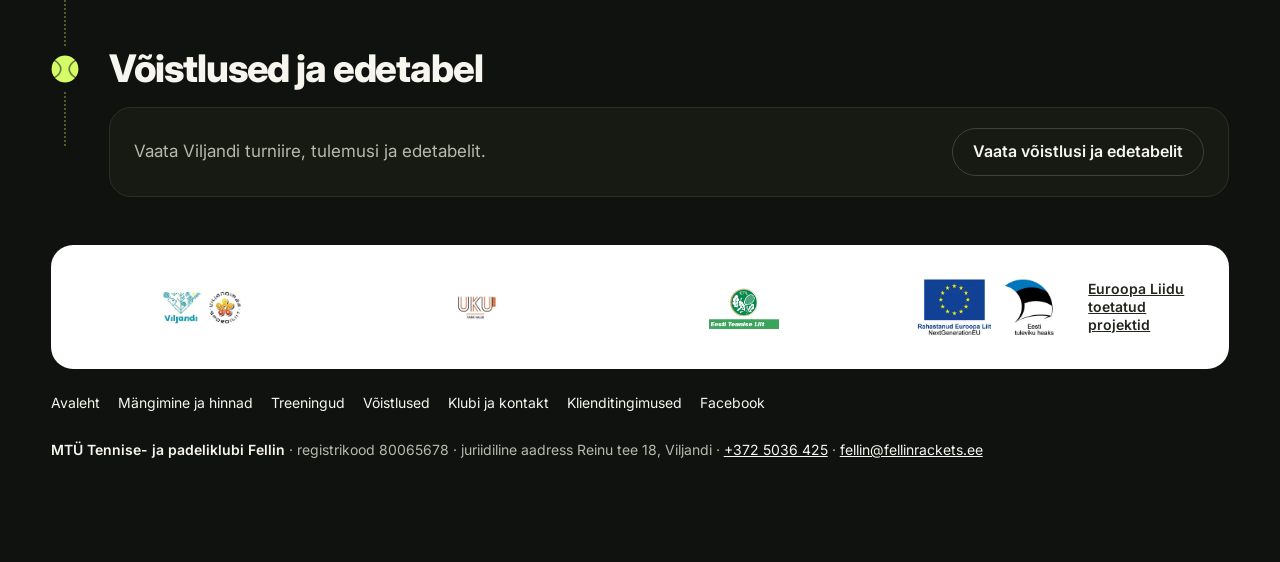
==== commit b6909b34: "fellin: versioon 11 — telefonis lihtsam ja arusaadavam avaleht - Üks muster: suured puudutatavad rea" ====
--- a/fellin/index.html
+++ b/fellin/index.html
@@ -238,7 +238,7 @@
       <section class="k-sec" data-osa="mangi" data-osa-nimi="Väljakud ja hinnad" aria-labelledby="h-mang">
         <div class="k-h">
           <h2 id="h-mang"><svg class="k-mark" aria-hidden="true"><use href="#i-mark"/></svg>Väljakud ja hinnad</h2>
-          <p class="k-hint">16 väljakut kahes kohas. Aasta läbi sisehallis: 2 tennise- ja 3 padeliväljakut. Suvel lisanduvad Viljandi järve ääres 6 tennise- ja 5 padeliväljakut.</p>
+          <p class="k-hint">16 väljakut: 5 sisehallis aasta läbi, 11 Viljandi järve ääres mai–oktoober.</p>
         </div>
         <div class="sports">
           <a class="sport" href="mangimine/">
@@ -247,25 +247,23 @@
               <line x1="54.9" y1="13.7" x2="54.9" y2="96.3" /><line x1="182.9" y1="13.7" x2="182.9" y2="96.3" /><line x1="54.9" y1="55" x2="182.9" y2="55" />
               <line class="net" x1="119" y1="-6" x2="119" y2="116" />
             </svg>
-            <span class="tag"><svg class="ico" aria-hidden="true"><use href="#i-tennis"/></svg>Sisehall</span>
+            <span class="tag"><svg class="ico" aria-hidden="true"><use href="#i-tennis"/></svg><span class="tag-t">Sisehall</span></span>
             <h3>Tennis</h3>
             <p class="hind">alates 28 €/h</p>
-            <p class="hind-lisa">Tavahind · klubiliikmele alates 26 €/h</p>
-            <span class="edasi">Vaata hinnakirja <span aria-hidden="true">→</span></span>
+                        <span class="edasi"><span class="edasi-t">Vaata hinnakirja </span><span aria-hidden="true">→</span></span>
           </a>
           <a class="sport" href="mangimine/">
             <svg class="court" viewBox="0 0 200 100" aria-hidden="true">
               <rect class="wall" x="1" y="1" width="198" height="98" /><line x1="30.5" y1="1" x2="30.5" y2="99" /><line x1="169.5" y1="1" x2="169.5" y2="99" />
               <line x1="30.5" y1="50" x2="169.5" y2="50" /><line class="net" x1="100" y1="-6" x2="100" y2="106" />
             </svg>
-            <span class="tag"><svg class="ico" aria-hidden="true"><use href="#i-padel"/></svg>Sisehall</span>
+            <span class="tag"><svg class="ico" aria-hidden="true"><use href="#i-padel"/></svg><span class="tag-t">Sisehall</span></span>
             <h3>Padel</h3>
             <p class="hind">alates 36 €/h</p>
-            <p class="hind-lisa">Tavahind · klubiliikmele alates 32 €/h</p>
-            <span class="edasi">Vaata hinnakirja <span aria-hidden="true">→</span></span>
+                        <span class="edasi"><span class="edasi-t">Vaata hinnakirja </span><span aria-hidden="true">→</span></span>
           </a>
         </div>
-        <p class="k-note">Broneeri Matchis ja sisene uksekoodiga.</p>
+        <p class="k-note">Tavahinnad sisehallis; klubiliikmele 2–4 € tunnist soodsam. Broneeri Matchis ja sisene uksekoodiga.</p>
         <details class="more esimest">
           <summary>Esimest korda mängima?</summary>
           <div class="more-body">
@@ -308,13 +306,16 @@
                  alt="Linnulennult: punased savi-tenniseväljakud, sinised padeliväljakud ja jalgpalliväljak Viljandi järve ääres" />
             <figcaption><svg class="ico" aria-hidden="true"><use href="#i-pin"/></svg>Väliväljakud Viljandi järve ääres</figcaption>
           </figure>
-          <ul class="k-contact">
-            <li><svg class="ico" aria-hidden="true"><use href="#i-pin"/></svg><span><b>Sisehall · Kaalu 2</b><span>Avatud iga päev 6–24</span></span>
-              <a class="k-map" href="https://www.google.com/maps/search/?api=1&amp;query=Kaalu+2+Viljandi" rel="noopener">Ava kaardil <span aria-hidden="true">↗</span><span class="vh"> (sisehall, Kaalu 2)</span></a></li>
-            <li><svg class="ico" aria-hidden="true"><use href="#i-sun"/></svg><span><b>Väliväljakud · Ranna pst 3</b><span data-hooaeg>Hooaeg mai–oktoober</span></span>
-              <a class="k-map" href="https://www.google.com/maps/search/?api=1&amp;query=Ranna+puiestee+3+Viljandi" rel="noopener">Ava kaardil <span aria-hidden="true">↗</span><span class="vh"> (väliväljakud, Ranna pst 3)</span></a></li>
-            <li><svg class="ico" aria-hidden="true"><use href="#i-call"/></svg><span class="rida"><b><a href="tel:+3725036425">+372 5036 425</a></b><a href="mailto:fellin@fellinrackets.ee">fellin@fellinrackets.ee</a></span></li>
-          </ul>
+          <div class="kontakt-kaart">
+            <ul class="kohad">
+              <li><a class="koht" href="https://www.google.com/maps/search/?api=1&amp;query=Kaalu+2+Viljandi" rel="noopener"><svg class="ico" aria-hidden="true"><use href="#i-pin"/></svg><span><b>Sisehall · Kaalu 2</b><span>Avatud iga päev 6–24</span></span><span class="kaart">Kaart <span aria-hidden="true">↗</span></span><span class="vh"> — ava Google'i kaardil</span></a></li>
+              <li><a class="koht" href="https://www.google.com/maps/search/?api=1&amp;query=Ranna+puiestee+3+Viljandi" rel="noopener"><svg class="ico" aria-hidden="true"><use href="#i-sun"/></svg><span><b>Väliväljakud · Ranna pst 3</b><span data-hooaeg>Hooaeg mai–oktoober</span></span><span class="kaart">Kaart <span aria-hidden="true">↗</span></span><span class="vh"> — ava Google'i kaardil</span></a></li>
+            </ul>
+            <div class="kiir">
+              <a class="btn btn-ghost" href="tel:+3725036425"><svg class="ico" aria-hidden="true"><use href="#i-call"/></svg>+372 5036 425</a>
+              <a class="btn btn-ghost" href="mailto:fellin@fellinrackets.ee"><svg class="ico" aria-hidden="true"><use href="#i-mail"/></svg>fellin@fellinrackets.ee</a>
+            </div>
+          </div>
         </div>
       </section>
 
--- a/fellin/fellin.css
+++ b/fellin/fellin.css
@@ -881,3 +881,56 @@
   .coach.full { grid-column: auto; }
   .coach b, .coach .role { overflow-wrap: normal; }
 }
+
+/* ===== v11: telefonis lihtsam — üks muster (puudutatav rida), vähem kaste ja teksti ===== */
+.sport .hind { margin-bottom: .25rem; }
+.kontakt-kaart { padding: .5rem 1.5rem 1.25rem; border-radius: var(--round); background: var(--pane); border: 1px solid var(--pane-b);
+  display: flex; flex-direction: column; justify-content: center; gap: .75rem; }
+.kohad { list-style: none; margin: 0; padding: 0; }
+.kohad li + li { border-top: 1px dashed var(--pane-b); }
+.koht { display: grid; grid-template-columns: 22px minmax(0, 1fr) auto; gap: 14px; align-items: center; min-height: 64px; padding: .6rem 0;
+  color: var(--ink); text-decoration: none; }
+.koht .ico { color: var(--accent); }
+.koht b { display: block; font-weight: 600; font-size: 1.0625rem; }
+.koht span span { display: block; color: var(--muted); font-size: .9375rem; }
+.koht [data-hooaeg].off { color: var(--warn); }
+.koht .kaart { color: var(--accent); font-weight: 600; white-space: nowrap; }
+.koht .kaart span { display: inline; color: inherit; font-size: inherit; }
+.koht:hover b { color: var(--accent); }
+.kiir { display: flex; flex-wrap: wrap; gap: 8px; }
+.kiir .btn { flex: 1 1 200px; justify-content: flex-start; gap: 10px; }
+.kiir .btn .ico { color: var(--accent); }
+.kiir .btn { min-width: 0; white-space: normal; overflow-wrap: anywhere; text-align: left; }
+.kiir .btn .ico { flex: none; }
+
+@media (max-width: 640px) {
+  /* Avaplokk: kaks nuppu kõrvuti (kitsamal ekraanil üksteise all) */
+  .k-cta .k-btn { flex: 1 1 auto; padding: 0 18px; justify-content: center; white-space: nowrap; }
+  .k-hero h1 { font-size: 2.25rem; }
+  .k-art { height: 140px; }
+
+  /* Tennis ja padel: kaks selget rida — ala, alghind, nool */
+  .sports { grid-template-columns: minmax(0, 1fr); gap: 8px; }
+  .sport { display: grid; grid-template-columns: 26px minmax(0, 1fr) auto; grid-template-rows: auto auto; column-gap: 12px; row-gap: 0;
+    align-items: center; padding: .8rem 1rem; min-height: 72px; }
+  .sport .tag { grid-column: 1; grid-row: 1 / span 2; }
+  .sport .tag .ico { width: 24px; height: 24px; }
+  .sport .tag-t, .sport .edasi-t { position: absolute; width: 1px; height: 1px; overflow: hidden; clip: rect(0 0 0 0); white-space: nowrap; }
+  .sport h3 { grid-column: 2; grid-row: 1; margin: 0; font-size: 1.375rem; letter-spacing: -.02em; }
+  .sport .hind { grid-column: 2; grid-row: 2; margin: 0; font-size: 1.0625rem; }
+  .sport .edasi { grid-column: 3; grid-row: 1 / span 2; margin: 0; min-height: 44px; min-width: 44px; justify-content: center; font-size: 1.25rem; }
+  .k-note { margin-top: .75rem; }
+
+  /* Vähem kaste: tutvustus ja nupp otse taustal */
+  .band2, .band2.plain { padding: 0; background: none; border: 0; border-radius: 0; gap: .9rem; }
+
+  /* Asukohad: read kaardile, all kaks nuppu */
+  .kontakt-kaart { padding: .25rem 1rem 1rem; }
+  .koht { min-height: 60px; }
+  .kiir .btn { flex: 1 1 100%; }
+}
+
+/* Telefonis on prototüübi ülariba üherealine ja juhiseriba ei võta ruumi (tagasiside nupp jääb alla paremale) */
+@media (max-width: 640px) {
+  .proto { padding: 6px 12px !important; font-size: 13px !important; }
+}
